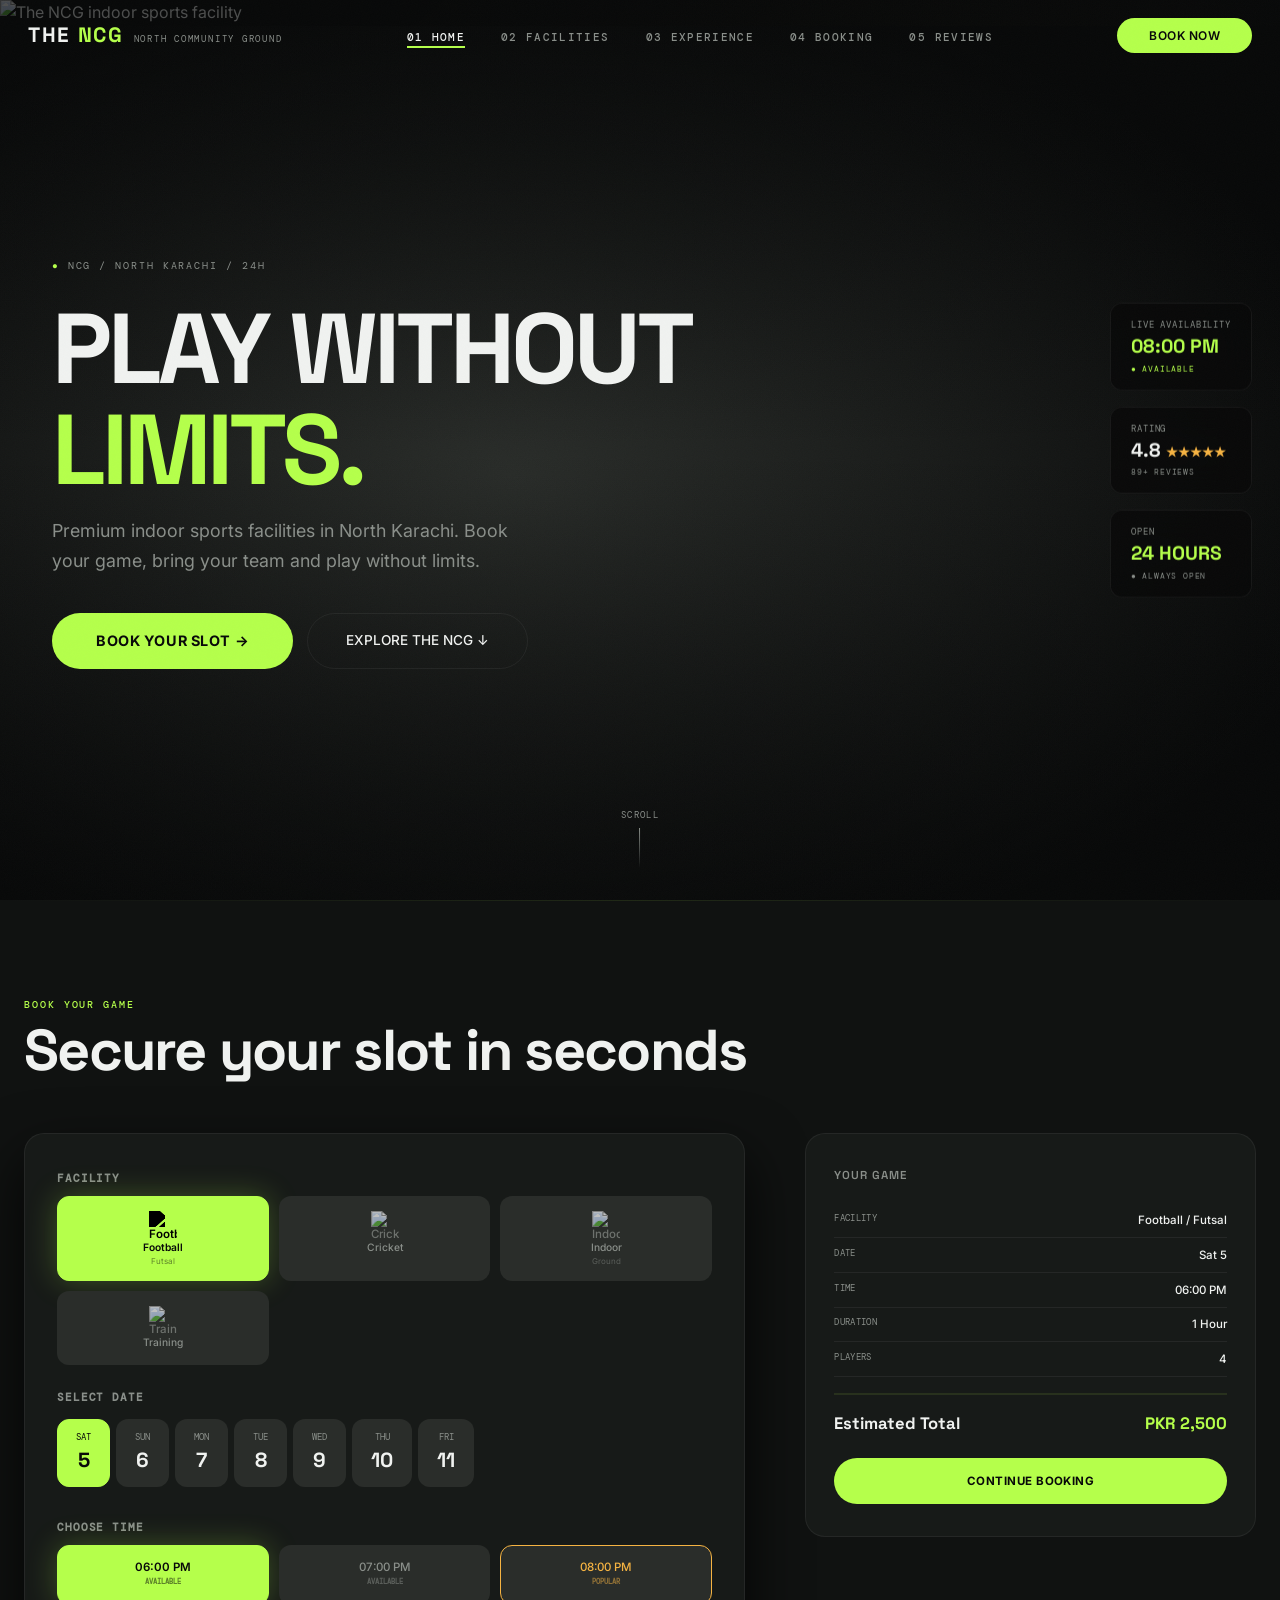
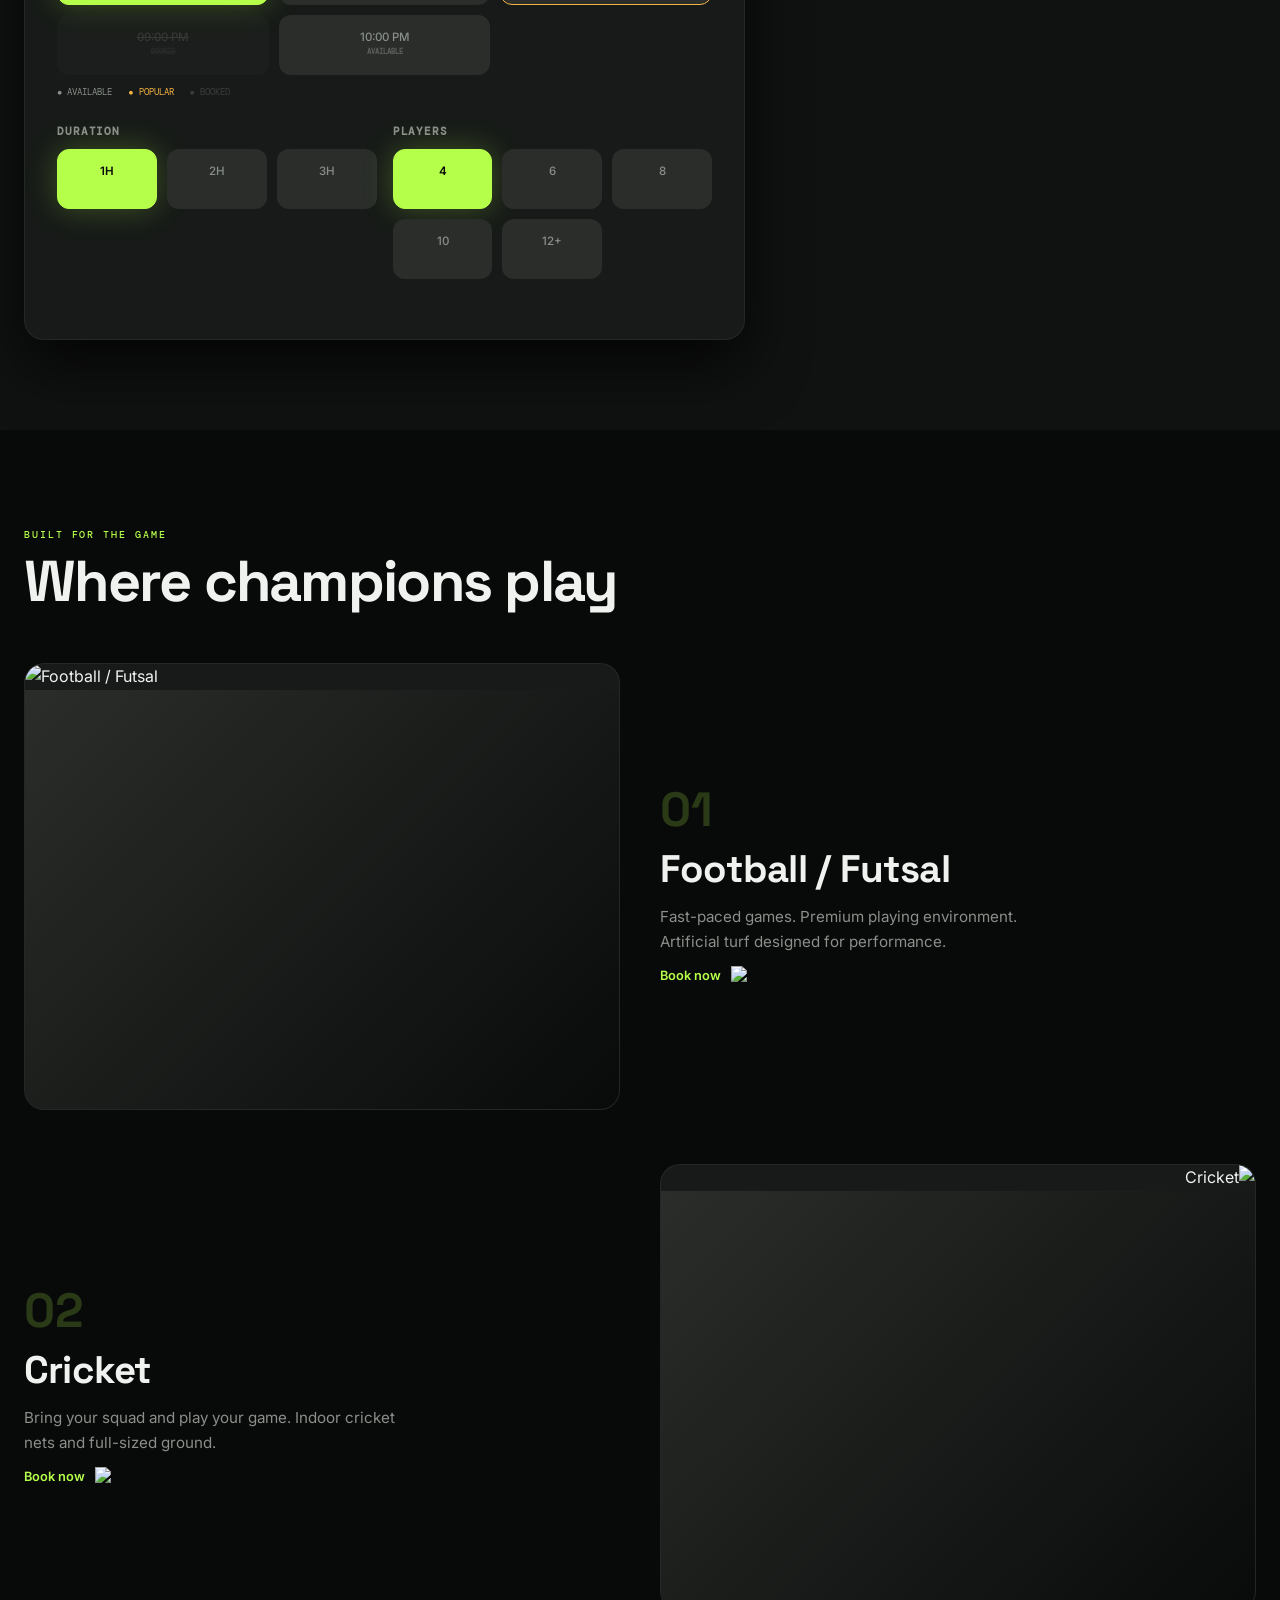
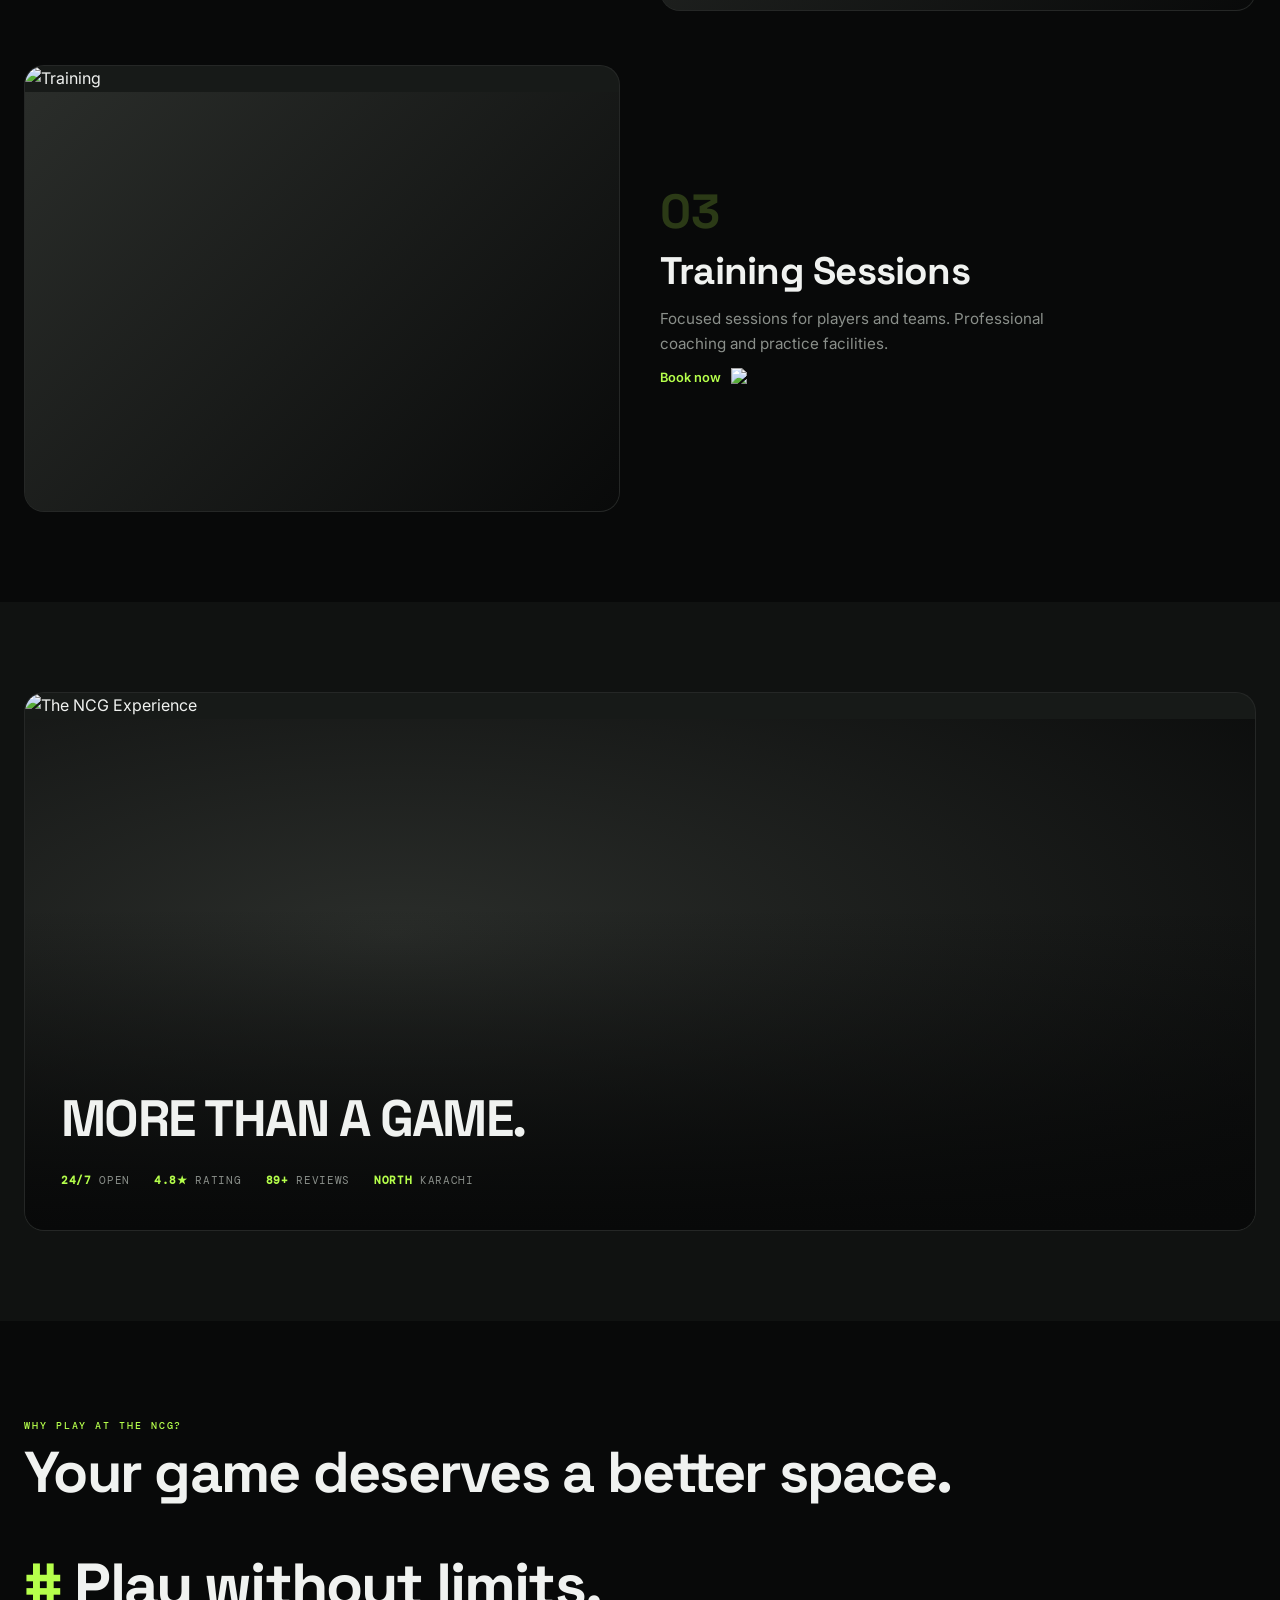
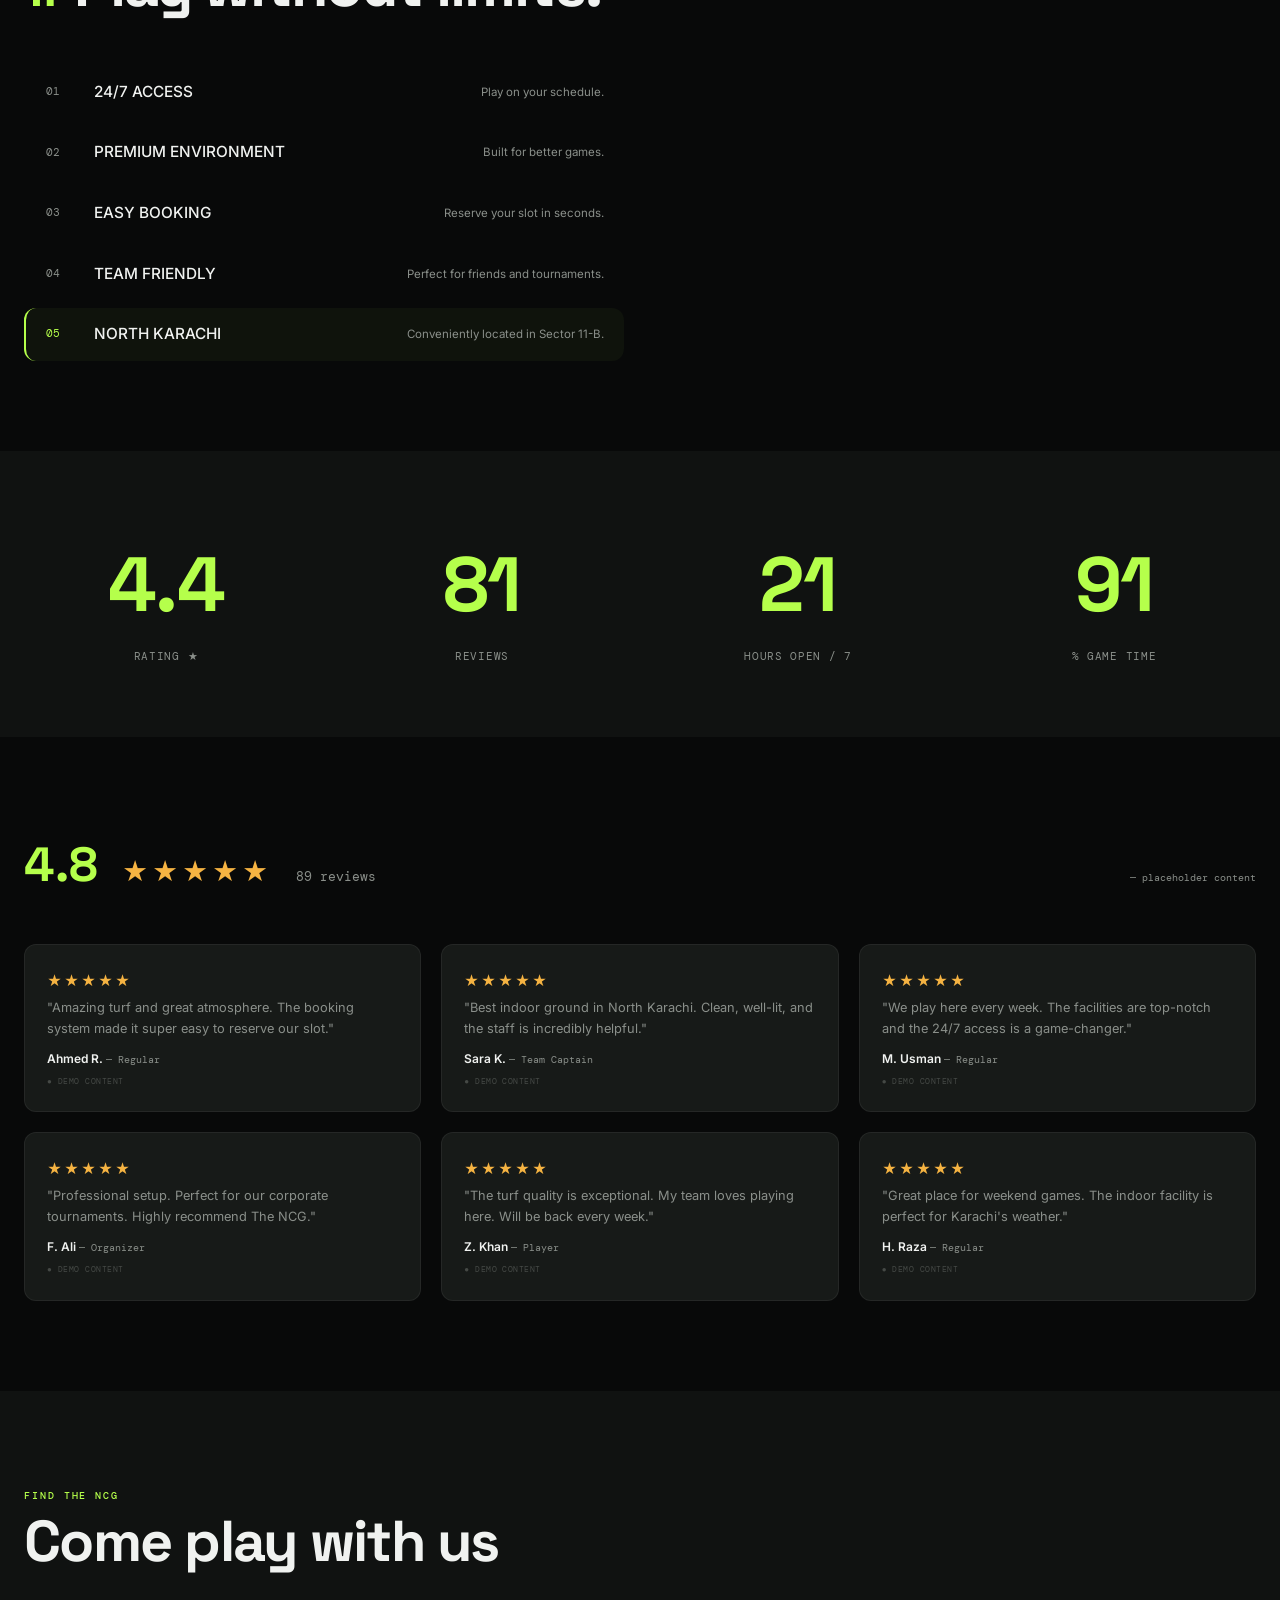
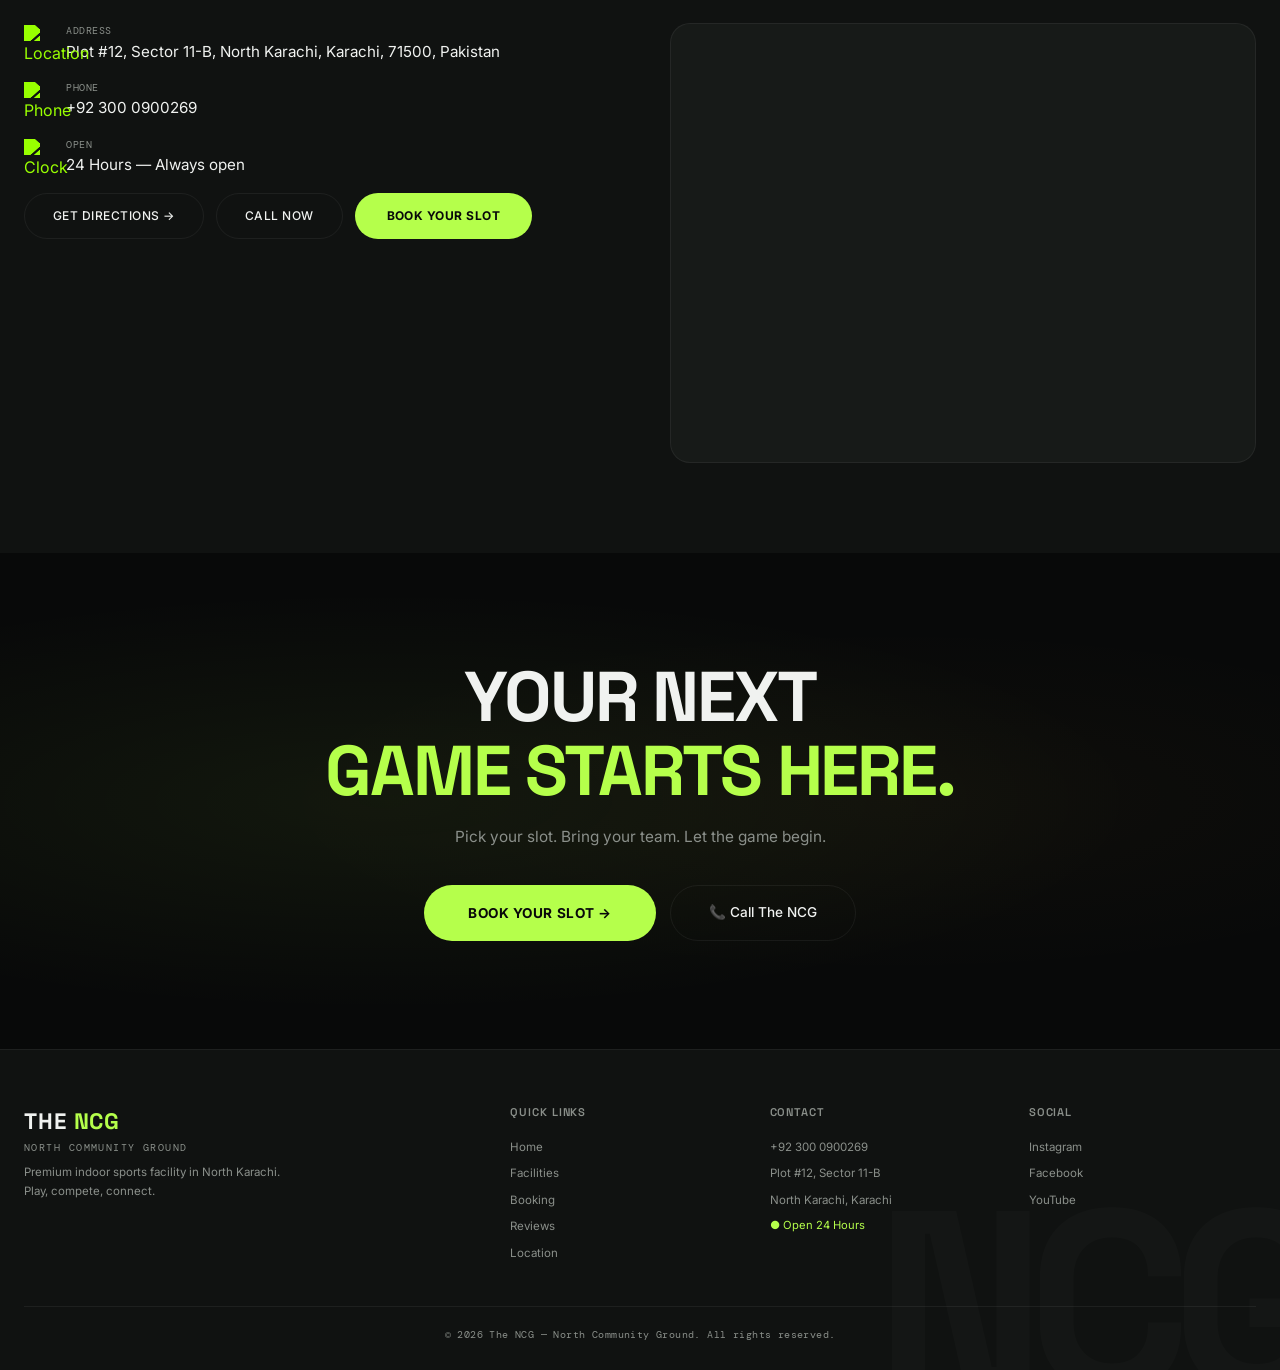
==== Frontend/index.html @ 57942577 "minor chamges and code formated" ====
<!DOCTYPE html>
<html lang="en">
<head>
    <meta charset="UTF-8" />
    <meta name="viewport" content="width=device-width, initial-scale=1.0, maximum-scale=1.5, viewport-fit=cover">
    <title>The NCG — North Community Ground | Indoor Sports & Booking</title>
    <meta name="description" content="Play, compete and connect at The NCG — North Community Ground in North Karachi." />
    <link rel="preconnect" href="https://fonts.googleapis.com" />
    <link rel="preconnect" href="https://fonts.gstatic.com" crossorigin />
    <link rel="icon" href="data:image/svg+xml,<svg xmlns='http://www.w3.org/2000/svg' viewBox='0 0 100 100'><text y='.9em' font-size='90'>⚽</text></svg>" />
    <link href="https://fonts.googleapis.com/css2?family=Space+Grotesk:wght@400;500;600;700&family=Inter:opsz,wght@14..32,300;14..32,400;14..32,500;14..32,600;14..32,700&family=DM+Mono:wght@300;400;500&display=swap" rel="stylesheet" />
    <style>
        /* ---------- RESET & BASE ---------- */
        *,
        *::before,
        *::after {
            margin: 0;
            padding: 0;
            box-sizing: border-box;
        }

        :root {
            --charcoal: #080909;
            --graphite: #101211;
            --dark-gray: #171A18;
            --mid-gray: #2A2D2A;
            --light-gray: #8A8F8A;
            --white: #F0F2F0;
            --lime: #B5FF4B;
            --lime-glow: rgba(181, 255, 75, 0.25);
            --warm: #F5B342;
            --glass-bg: rgba(8, 9, 9, 0.75);
            --glass-border: rgba(255, 255, 255, 0.06);
            --radius: 20px;
            --radius-sm: 12px;
            --shadow: 0 25px 60px rgba(0, 0, 0, 0.8);
            --transition: 0.6s cubic-bezier(0.25, 0.46, 0.45, 0.94);
            --bg-primary: #080909;
            --bg-secondary: #101211;
            --bg-card: #171A18;
            --bg-mid: #2A2D2A;
            --text-primary: #F0F2F0;
            --text-secondary: #8A8F8A;
            --border-color: rgba(255, 255, 255, 0.06);
        }

        html {
            scroll-behavior: smooth;
            -webkit-font-smoothing: antialiased;
            width: 100%;
            max-width: 100%;
            overflow-x: hidden;
        }

        body {
            background: var(--bg-primary);
            color: var(--text-primary);
            font-family: 'Inter', sans-serif;
            line-height: 1.6;
            overflow-x: hidden;
            cursor: default;
            width: 100%;
            max-width: 100%;
        }

        .heading-font {
            font-family: 'Space Grotesk', sans-serif;
            font-weight: 600;
            letter-spacing: -0.025em;
        }

        .mono {
            font-family: 'DM Mono', monospace;
            font-weight: 400;
            letter-spacing: 0.04em;
        }

        .container {
            max-width: 1280px;
            margin: 0 auto;
            padding: 0 24px;
            width: 100%;
        }

        /* ---------- LOADER ---------- */
        #loader {
            position: fixed;
            inset: 0;
            z-index: 99999;
            background: var(--bg-primary);
            display: flex;
            flex-direction: column;
            align-items: center;
            justify-content: center;
            transition: opacity 0.9s ease, visibility 0.9s ease;
        }
        #loader.hide {
            opacity: 0;
            visibility: hidden;
            pointer-events: none;
        }
        #loader .brand {
            font-family: 'Space Grotesk', sans-serif;
            font-weight: 700;
            font-size: clamp(1.8rem, 6vw, 2.8rem);
            letter-spacing: 0.08em;
            color: var(--text-primary);
        }
        #loader .brand span {
            color: var(--lime);
        }
        #loader .sub {
            font-size: clamp(0.5rem, 1.5vw, 0.7rem);
            letter-spacing: 0.4em;
            text-transform: uppercase;
            color: var(--text-secondary);
            margin-top: 4px;
            font-family: 'DM Mono', monospace;
        }
        #loader .bar-track {
            margin-top: 32px;
            width: min(180px, 60vw);
            height: 2px;
            background: var(--bg-mid);
            border-radius: 4px;
            overflow: hidden;
        }
        #loader .bar-fill {
            height: 100%;
            width: 0%;
            background: var(--lime);
            border-radius: 4px;
            transition: width 0.2s ease;
        }

        /* ---------- GRAIN ---------- */
        .grain {
            position: fixed;
            top: 0;
            left: 0;
            width: 100vw;
            height: 100vh;
            pointer-events: none;
            z-index: 9998;
            opacity: 0.02;
            background-image: url("data:image/svg+xml,%3Csvg viewBox='0 0 256 256' xmlns='http://www.w3.org/2000/svg'%3E%3Cfilter id='noise'%3E%3CfeTurbulence type='fractalNoise' baseFrequency='0.9' numOctaves='4' stitchTiles='stitch'/%3E%3C/filter%3E%3Crect width='100%25' height='100%25' filter='url(%23noise)' opacity='1'/%3E%3C/svg%3E");
            background-repeat: repeat;
            background-size: 256px 256px;
        }

        /* ---------- SCROLL ANIMATIONS ---------- */
        .reveal {
            opacity: 0;
            transform: translateY(50px);
            transition: opacity 0.9s ease, transform 0.9s ease;
        }
        .reveal.visible {
            opacity: 1;
            transform: translateY(0);
        }

        /* ---------- NAVBAR ---------- */
        .navbar {
            position: fixed;
            top: 0;
            left: 0;
            width: 100%;
            z-index: 999;
            padding: 18px 0;
            transition: background 0.6s ease, padding 0.5s ease, backdrop-filter 0.6s ease, border 0.4s ease;
            background: transparent;
        }
        .navbar.scrolled {
            background: var(--glass-bg);
            backdrop-filter: blur(20px) saturate(1.3);
            border-bottom: 1px solid var(--border-color);
            padding: 10px 0;
        }
        .navbar .inner {
            display: flex;
            align-items: center;
            justify-content: space-between;
            max-width: 1280px;
            margin: 0 auto;
            padding: 0 28px;
            width: 100%;
        }
        .navbar .logo {
            display: flex;
            align-items: baseline;
            gap: 10px;
            text-decoration: none;
            color: var(--text-primary);
        }
        .navbar .logo .main {
            font-family: 'Space Grotesk', sans-serif;
            font-weight: 700;
            font-size: clamp(1rem, 3vw, 1.3rem);
            letter-spacing: 0.08em;
        }
        .navbar .logo .main span {
            color: var(--lime);
        }
        .navbar .logo .sub {
            font-size: clamp(0.4rem, 1.2vw, 0.55rem);
            letter-spacing: 0.2em;
            text-transform: uppercase;
            color: var(--text-secondary);
            font-weight: 400;
            font-family: 'DM Mono', monospace;
            display: none;
        }
        @media (min-width: 640px) {
            .navbar .logo .sub {
                display: inline;
            }
        }

        .navbar .nav-links {
            display: none;
            align-items: center;
            gap: clamp(20px, 3vw, 36px);
            list-style: none;
        }
        .navbar .nav-links a {
            color: var(--text-secondary);
            text-decoration: none;
            font-size: clamp(0.55rem, 1.2vw, 0.7rem);
            font-weight: 500;
            font-family: 'DM Mono', monospace;
            letter-spacing: 0.12em;
            text-transform: uppercase;
            transition: color 0.4s;
            position: relative;
        }
        .navbar .nav-links a::after {
            content: '';
            position: absolute;
            bottom: -4px;
            left: 0;
            width: 0;
            height: 1.5px;
            background: var(--lime);
            transition: width 0.4s ease;
        }
        .navbar .nav-links a:hover {
            color: var(--text-primary);
        }
        .navbar .nav-links a:hover::after {
            width: 100%;
        }
        .navbar .nav-links a.active {
            color: var(--text-primary);
        }
        .navbar .nav-links a.active::after {
            width: 100%;
        }

        .navbar .cta-btn {
            display: none;
            background: var(--lime);
            color: var(--charcoal);
            border: none;
            padding: clamp(8px, 1.2vw, 10px) clamp(24px, 3vw, 32px);
            border-radius: 50px;
            font-weight: 600;
            font-size: clamp(0.6rem, 1.2vw, 0.75rem);
            font-family: 'Inter', sans-serif;
            cursor: pointer;
            transition: transform 0.3s ease, box-shadow 0.3s ease;
            letter-spacing: 0.04em;
            text-transform: uppercase;
            white-space: nowrap;
        }
        .navbar .cta-btn:hover {
            transform: scale(1.04);
            box-shadow: 0 0 40px var(--lime-glow);
        }

        .navbar .hamburger {
            display: flex;
            flex-direction: column;
            gap: 5px;
            cursor: pointer;
            padding: 6px;
            background: none;
            border: none;
            flex-shrink: 0;
            width: 44px;
            height: 44px;
            align-items: center;
            justify-content: center;
            position: relative;
            z-index: 1000;
        }
        .navbar .hamburger span {
            display: block;
            width: 26px;
            height: 2px;
            background: var(--text-primary);
            border-radius: 2px;
            transition: 0.4s ease;
            transform-origin: center;
        }
        .navbar .hamburger.open span:nth-child(1) {
            transform: rotate(45deg) translate(5px, 5px);
            width: 28px;
        }
        .navbar .hamburger.open span:nth-child(2) {
            opacity: 0;
        }
        .navbar .hamburger.open span:nth-child(3) {
            transform: rotate(-45deg) translate(5px, -5px);
            width: 28px;
        }

        @media (min-width: 1024px) {
            .navbar .nav-links {
                display: flex;
            }
            .navbar .cta-btn {
                display: block;
            }
            .navbar .hamburger {
                display: none;
            }
        }

        /* Mobile menu */
        .mobile-menu {
            position: fixed;
            top: 0;
            right: -100%;
            width: 100%;
            height: 100vh;
            height: 100dvh;
            background: var(--bg-primary);
            z-index: 9998;
            padding: 100px 40px 40px;
            transition: right 0.6s cubic-bezier(0.25, 0.46, 0.45, 0.94);
            display: flex;
            flex-direction: column;
            gap: 20px;
            overflow-y: auto;
            overscroll-behavior: contain;
        }
        .mobile-menu.open {
            right: 0;
        }
        .mobile-menu .menu-item {
            display: flex;
            align-items: baseline;
            gap: 16px;
            color: var(--text-secondary);
            text-decoration: none;
            font-size: clamp(1.4rem, 6vw, 1.8rem);
            font-weight: 600;
            font-family: 'Space Grotesk', sans-serif;
            transition: color 0.4s ease;
            border-bottom: 1px solid var(--border-color);
            padding: 12px 0;
            transform: translateX(-20px);
            opacity: 0;
            animation: menuSlideIn 0.6s ease forwards;
        }
        .mobile-menu.open .menu-item:nth-child(1) {
            animation-delay: 0.05s;
        }
        .mobile-menu.open .menu-item:nth-child(2) {
            animation-delay: 0.10s;
        }
        .mobile-menu.open .menu-item:nth-child(3) {
            animation-delay: 0.15s;
        }
        .mobile-menu.open .menu-item:nth-child(4) {
            animation-delay: 0.20s;
        }
        .mobile-menu.open .menu-item:nth-child(5) {
            animation-delay: 0.25s;
        }
        .mobile-menu.open .menu-item:nth-child(6) {
            animation-delay: 0.30s;
        }
        @keyframes menuSlideIn {
            to {
                transform: translateX(0);
                opacity: 1;
            }
        }
        .mobile-menu .menu-item .num {
            font-family: 'DM Mono', monospace;
            font-size: 0.7rem;
            color: var(--lime);
            opacity: 0.6;
            font-weight: 400;
        }
        .mobile-menu .menu-item:hover {
            color: var(--text-primary);
        }
        .mobile-menu .cta-mobile {
            margin-top: 16px;
            background: var(--lime);
            color: var(--charcoal);
            border: none;
            padding: 16px 0;
            border-radius: 50px;
            font-weight: 700;
            font-size: clamp(0.9rem, 3vw, 1rem);
            font-family: 'Inter', sans-serif;
            cursor: pointer;
            transition: transform 0.3s ease;
            width: 100%;
            text-transform: uppercase;
            letter-spacing: 0.06em;
        }
        .mobile-menu .cta-mobile:hover {
            transform: scale(1.02);
        }

        body.menu-open {
            overflow: hidden;
        }

        /* ---------- HERO ---------- */
        .hero {
            position: relative;
            min-height: 100vh;
            display: flex;
            align-items: center;
            padding: 0;
            overflow: hidden;
            background: var(--bg-primary);
        }
        .hero .hero-bg {
            position: absolute;
            inset: 0;
            z-index: 0;
            background:
                radial-gradient(ellipse at 30% 50%, rgba(181, 255, 75, 0.06) 0%, transparent 60%),
                radial-gradient(ellipse at 70% 30%, rgba(245, 179, 66, 0.03) 0%, transparent 50%);
        }
        .hero .hero-image-wrap {
            position: absolute;
            inset: 0;
            z-index: 0;
        }
        .hero .hero-image-wrap img {
            width: 100%;
            height: 100%;
            object-fit: cover;
            opacity: 0.5;
            transform: scale(1.05);
            transition: transform 1.8s ease, opacity 1.2s ease;
        }
        .hero.loaded .hero-image-wrap img {
            transform: scale(1);
            opacity: 0.7;
        }
        .hero .hero-image-wrap .fallback {
            width: 100%;
            height: 100%;
            background: radial-gradient(ellipse at 40% 50%, var(--bg-mid) 0%, var(--bg-primary) 80%);
        }
        .hero .hero-overlay-gradient {
            position: absolute;
            inset: 0;
            z-index: 1;
            background: linear-gradient(0deg, var(--bg-primary) 0%, transparent 50%, var(--bg-primary) 100%);
            opacity: 0.6;
        }

        .hero .content {
            position: relative;
            z-index: 2;
            max-width: 820px;
            padding: clamp(100px, 15vh, 120px) 28px clamp(40px, 5vh, 60px);
            width: 100%;
        }
        .hero .tech-label {
            font-family: 'DM Mono', monospace;
            font-size: clamp(0.5rem, 1.2vw, 0.6rem);
            letter-spacing: 0.2em;
            color: var(--text-secondary);
            text-transform: uppercase;
            margin-bottom: 24px;
            opacity: 0;
            animation: fadeInUp 1s ease 0.4s forwards;
        }
        .hero .tech-label span {
            color: var(--lime);
        }
        .hero h1 {
            font-family: 'Space Grotesk', sans-serif;
            font-weight: 700;
            font-size: clamp(2.6rem, 12vw, 6.2rem);
            line-height: 1.02;
            letter-spacing: -0.04em;
            margin-bottom: 16px;
            color: var(--text-primary);
        }
        .hero h1 .word {
            display: inline-block;
            opacity: 0;
            transform: translateY(40px);
            animation: heroWord 1s ease forwards;
        }
        .hero h1 .word:nth-child(1) {
            animation-delay: 0.3s;
        }
        .hero h1 .word:nth-child(2) {
            animation-delay: 0.5s;
        }
        .hero h1 .word:nth-child(3) {
            animation-delay: 0.7s;
        }
        @keyframes heroWord {
            to {
                opacity: 1;
                transform: translateY(0);
            }
        }
        .hero h1 .highlight {
            color: var(--lime);
        }
        .hero .sub-text {
            font-size: clamp(0.9rem, 1.4vw, 1.15rem);
            color: var(--text-secondary);
            max-width: 480px;
            margin-bottom: 36px;
            opacity: 0;
            animation: fadeInUp 1s ease 0.9s forwards;
            line-height: 1.7;
        }
        .hero .cta-group {
            display: flex;
            flex-wrap: wrap;
            gap: 14px;
            margin-bottom: 48px;
            opacity: 0;
            animation: fadeInUp 1s ease 1.1s forwards;
        }
        .hero .btn-primary {
            background: var(--lime);
            color: var(--charcoal);
            border: none;
            padding: clamp(14px, 2vw, 16px) clamp(28px, 4vw, 44px);
            border-radius: 50px;
            font-weight: 700;
            font-size: clamp(0.8rem, 1.2vw, 0.9rem);
            font-family: 'Inter', sans-serif;
            cursor: pointer;
            transition: transform 0.3s ease, box-shadow 0.3s ease;
            letter-spacing: 0.04em;
            text-transform: uppercase;
            display: inline-flex;
            align-items: center;
            gap: 10px;
            white-space: nowrap;
        }
        .hero .btn-primary:hover {
            transform: translateY(-3px) scale(1.02);
            box-shadow: 0 0 60px var(--lime-glow);
        }
        .hero .btn-secondary {
            background: transparent;
            color: var(--text-primary);
            border: 1px solid var(--border-color);
            padding: clamp(14px, 2vw, 16px) clamp(24px, 3vw, 38px);
            border-radius: 50px;
            font-weight: 500;
            font-size: clamp(0.8rem, 1.2vw, 0.85rem);
            font-family: 'Inter', sans-serif;
            cursor: pointer;
            transition: all 0.4s ease;
            backdrop-filter: blur(4px);
            display: inline-flex;
            align-items: center;
            gap: 8px;
            text-decoration: none;
            white-space: nowrap;
        }
        .hero .btn-secondary:hover {
            background: rgba(255, 255, 255, 0.05);
            border-color: var(--text-secondary);
            transform: translateY(-2px);
        }

        .hero .floating-modules {
            position: absolute;
            z-index: 3;
            right: 28px;
            top: 50%;
            transform: translateY(-50%);
            display: none;
            flex-direction: column;
            gap: 16px;
            opacity: 0;
            animation: fadeIn 1.2s ease 1.4s forwards;
        }
        @media (min-width: 1024px) {
            .hero .floating-modules {
                display: flex;
            }
        }
        .hero .floating-module {
            background: var(--glass-bg);
            backdrop-filter: blur(16px);
            border: 1px solid var(--border-color);
            border-radius: var(--radius-sm);
            padding: 14px 20px;
            min-width: 140px;
            transition: transform 0.4s ease;
        }
        .hero .floating-module:hover {
            transform: translateY(-4px);
        }
        .hero .floating-module .label {
            font-size: 0.55rem;
            text-transform: uppercase;
            letter-spacing: 0.1em;
            color: var(--text-secondary);
            font-family: 'DM Mono', monospace;
        }
        .hero .floating-module .value {
            font-family: 'Space Grotesk', sans-serif;
            font-weight: 700;
            font-size: 1.2rem;
            color: var(--text-primary);
        }
        .hero .floating-module .value.lime {
            color: var(--lime);
        }
        .hero .floating-module .value .stars {
            color: var(--warm);
            font-size: 0.8rem;
        }

        .scroll-indicator {
            position: absolute;
            bottom: 32px;
            left: 50%;
            transform: translateX(-50%);
            z-index: 3;
            display: flex;
            flex-direction: column;
            align-items: center;
            gap: 6px;
            opacity: 0;
            animation: fadeIn 1.2s ease 1.8s forwards;
            color: var(--text-secondary);
            font-size: clamp(0.45rem, 1vw, 0.55rem);
            text-transform: uppercase;
            letter-spacing: 0.15em;
            font-family: 'DM Mono', monospace;
        }
        .scroll-indicator .line {
            width: 1px;
            height: 40px;
            background: linear-gradient(180deg, var(--text-secondary), transparent);
            animation: scrollPulse 2.4s ease-in-out infinite;
        }
        @keyframes scrollPulse {
            0%,
            100% {
                transform: scaleY(0.3);
                opacity: 0.3;
            }
            50% {
                transform: scaleY(1);
                opacity: 1;
            }
        }

        @keyframes fadeInUp {
            to {
                opacity: 1;
                transform: translateY(0);
            }
        }
        @keyframes fadeIn {
            to {
                opacity: 1;
            }
        }

        /* ---------- SECTION COMMON ---------- */
        section {
            padding: clamp(60px, 8vh, 80px) 0;
            position: relative;
            background: var(--bg-primary);
        }
        .section-label {
            display: inline-block;
            font-size: clamp(0.5rem, 1vw, 0.6rem);
            font-weight: 500;
            text-transform: uppercase;
            letter-spacing: 0.2em;
            color: var(--lime);
            font-family: 'DM Mono', monospace;
            margin-bottom: 8px;
        }
        .section-title {
            font-family: 'Space Grotesk', sans-serif;
            font-weight: 700;
            font-size: clamp(1.8rem, 5vw, 3.6rem);
            letter-spacing: -0.03em;
            line-height: 1.05;
            margin-bottom: 16px;
            color: var(--text-primary);
        }
        .section-sub {
            color: var(--text-secondary);
            max-width: 560px;
            font-size: clamp(0.9rem, 1.2vw, 1.05rem);
        }
        .section-header {
            margin-bottom: 52px;
        }
        .section-header.center {
            text-align: center;
        }
        .section-header.center .section-sub {
            margin: 0 auto;
        }

        /* ---------- BOOKING (MOBILE-OPTIMIZED) ---------- */
        #booking {
            background: var(--bg-secondary);
            position: relative;
            padding: clamp(60px, 10vh, 100px) 0 clamp(80px, 10vh, 120px);
        }
        #booking::before {
            content: '';
            position: absolute;
            top: 0;
            left: 0;
            right: 0;
            height: 1px;
            background: linear-gradient(90deg, transparent, var(--lime), transparent);
            opacity: 0.1;
        }

        .booking-layout {
            display: grid;
            grid-template-columns: 1fr;
            gap: 40px;
        }
        @media (min-width: 1024px) {
            .booking-layout {
                grid-template-columns: 1.6fr 1fr;
                gap: 60px;
            }
        }

        .booking-card {
            background: var(--bg-card);
            border-radius: var(--radius);
            padding: clamp(20px, 3vw, 36px) clamp(14px, 2.5vw, 32px);
            border: 1px solid var(--border-color);
            box-shadow: var(--shadow);
        }
        .booking-card .form-group {
            margin-bottom: clamp(16px, 2.5vw, 24px);
        }
        .booking-card label {
            display: block;
            font-size: clamp(0.55rem, 0.9vw, 0.7rem);
            font-weight: 600;
            text-transform: uppercase;
            letter-spacing: 0.08em;
            color: var(--text-secondary);
            margin-bottom: 8px;
            font-family: 'DM Mono', monospace;
        }
        .booking-card .options-grid {
            display: grid;
            grid-template-columns: 1fr 1fr;
            gap: 6px;
        }
        @media (min-width: 420px) {
            .booking-card .options-grid {
                gap: 8px;
            }
        }
        @media (min-width: 480px) {
            .booking-card .options-grid {
                grid-template-columns: repeat(3, 1fr);
                gap: 10px;
            }
        }
        .booking-card .opt {
            padding: clamp(8px, 1.2vw, 14px) clamp(6px, 1vw, 12px);
            border-radius: var(--radius-sm);
            background: var(--bg-mid);
            border: 1.5px solid transparent;
            font-size: clamp(0.6rem, 0.9vw, 0.8rem);
            font-weight: 500;
            color: var(--text-secondary);
            cursor: pointer;
            transition: all 0.3s ease;
            font-family: 'Inter', sans-serif;
            text-align: center;
            line-height: 1.3;
            display: flex;
            flex-direction: column;
            align-items: center;
            gap: 2px;
            touch-action: manipulation;
            min-height: clamp(48px, 8vw, 60px);
        }
        .booking-card .opt .opt-icon {
            width: clamp(20px, 2.5vw, 28px);
            height: clamp(20px, 2.5vw, 28px);
            object-fit: contain;
            opacity: 0.7;
            transition: opacity 0.3s;
        }
        .booking-card .opt:hover {
            background: var(--text-secondary);
            color: var(--bg-primary);
        }
        .booking-card .opt:hover .opt-icon {
            opacity: 1;
            filter: brightness(0);
        }
        .booking-card .opt.selected {
            background: var(--lime);
            color: var(--charcoal);
            border-color: var(--lime);
            font-weight: 600;
            box-shadow: 0 0 30px var(--lime-glow);
        }
        .booking-card .opt.selected .opt-icon {
            opacity: 1;
            filter: brightness(0);
        }
        .booking-card .opt.booked {
            opacity: 0.25;
            cursor: not-allowed;
            text-decoration: line-through;
        }
        .booking-card .opt.popular {
            border-color: var(--warm);
            color: var(--warm);
        }
        .booking-card .opt.popular.selected {
            background: var(--lime);
            color: var(--charcoal);
            border-color: var(--lime);
        }
        .booking-card .opt .badge {
            font-size: 0.45rem;
            font-weight: 600;
            text-transform: uppercase;
            opacity: 0.5;
            font-family: 'DM Mono', monospace;
        }
        .booking-card .opt .sub {
            font-size: 0.5rem;
            opacity: 0.5;
            display: block;
            font-weight: 400;
        }
        .booking-card .opt .label-text {
            font-size: clamp(0.55rem, 0.8vw, 0.75rem);
        }

        /* Date picker - horizontal scroll */
        .date-picker {
            display: flex;
            gap: 6px;
            overflow-x: auto;
            padding: 4px 0 8px;
            scrollbar-width: thin;
            scrollbar-color: var(--bg-mid) transparent;
            -webkit-overflow-scrolling: touch;
            overscroll-behavior-x: contain;
            touch-action: pan-x;
            scroll-snap-type: x mandatory;
        }
        .date-picker::-webkit-scrollbar {
            height: 3px;
        }
        .date-picker::-webkit-scrollbar-track {
            background: transparent;
        }
        .date-picker::-webkit-scrollbar-thumb {
            background: var(--bg-mid);
            border-radius: 4px;
        }
        .date-picker .date-opt {
            flex-shrink: 0;
            padding: clamp(6px, 1.2vw, 10px) clamp(10px, 1.8vw, 18px);
            border-radius: var(--radius-sm);
            background: var(--bg-mid);
            border: 1.5px solid transparent;
            text-align: center;
            cursor: pointer;
            transition: all 0.3s ease;
            min-width: 44px;
            scroll-snap-align: start;
        }
        .date-picker .date-opt .day {
            font-size: clamp(0.4rem, 0.7vw, 0.55rem);
            text-transform: uppercase;
            color: var(--text-secondary);
            font-family: 'DM Mono', monospace;
        }
        .date-picker .date-opt .num {
            font-family: 'Space Grotesk', sans-serif;
            font-weight: 700;
            font-size: clamp(0.9rem, 1.6vw, 1.3rem);
            color: var(--text-primary);
        }
        .date-picker .date-opt.selected {
            background: var(--lime);
            border-color: var(--lime);
        }
        .date-picker .date-opt.selected .day,
        .date-picker .date-opt.selected .num {
            color: var(--charcoal);
        }
        .date-picker .date-opt:hover:not(.selected) {
            background: var(--text-secondary);
            color: var(--bg-primary);
        }

        /* Time options - 2 columns on mobile */
        #timeOptions {
            grid-template-columns: 1fr 1fr !important;
        }
        @media (min-width: 480px) {
            #timeOptions {
                grid-template-columns: repeat(3, 1fr) !important;
            }
        }

        /* Duration & Players - 2 columns on mobile */
        #durationOptions,
        #playersOptions {
            grid-template-columns: 1fr 1fr !important;
        }
        @media (min-width: 480px) {
            #durationOptions,
            #playersOptions {
                grid-template-columns: repeat(3, 1fr) !important;
            }
        }

        /* Booking summary - mobile compact */
        .booking-summary {
            background: var(--bg-card);
            border-radius: var(--radius);
            padding: clamp(18px, 2.5vw, 32px) clamp(16px, 2.5vw, 28px);
            border: 1px solid var(--border-color);
            height: fit-content;
            position: sticky;
            top: 100px;
        }
        @media (max-width: 1023px) {
            .booking-summary {
                position: static;
                margin-top: 0;
                padding: clamp(16px, 2vw, 24px) clamp(14px, 2vw, 20px);
            }
        }
        .booking-summary h4 {
            font-family: 'Space Grotesk', sans-serif;
            font-weight: 600;
            font-size: clamp(0.6rem, 0.9vw, 0.8rem);
            text-transform: uppercase;
            letter-spacing: 0.08em;
            color: var(--text-secondary);
            margin-bottom: clamp(12px, 1.5vw, 20px);
        }
        .booking-summary .detail-row {
            display: flex;
            justify-content: space-between;
            padding: clamp(4px, 0.6vw, 8px) 0;
            border-bottom: 1px solid var(--border-color);
            font-size: clamp(0.7rem, 0.9vw, 0.85rem);
        }
        .booking-summary .detail-row .key {
            color: var(--text-secondary);
            font-size: clamp(0.5rem, 0.7vw, 0.7rem);
            text-transform: uppercase;
            font-family: 'DM Mono', monospace;
            letter-spacing: 0.04em;
        }
        .booking-summary .detail-row .val {
            font-weight: 500;
            color: var(--text-primary);
            font-size: clamp(0.7rem, 0.9vw, 0.85rem);
        }
        .booking-summary .total {
            margin-top: clamp(10px, 1.5vw, 16px);
            padding-top: clamp(10px, 1.5vw, 16px);
            border-top: 2px solid rgba(181, 255, 75, 0.1);
            display: flex;
            justify-content: space-between;
            font-family: 'Space Grotesk', sans-serif;
            font-weight: 700;
            font-size: clamp(1rem, 1.3vw, 1.3rem);
            color: var(--text-primary);
        }
        .booking-summary .total .amount {
            color: var(--lime);
        }
        .booking-summary .btn-continue {
            width: 100%;
            margin-top: clamp(14px, 1.8vw, 20px);
            background: var(--lime);
            color: var(--charcoal);
            border: none;
            padding: clamp(12px, 1.5vw, 16px);
            border-radius: 50px;
            font-weight: 700;
            font-size: clamp(0.65rem, 0.9vw, 0.85rem);
            font-family: 'Inter', sans-serif;
            cursor: pointer;
            transition: transform 0.3s ease, box-shadow 0.3s ease;
            text-transform: uppercase;
            letter-spacing: 0.04em;
        }
        .booking-summary .btn-continue:hover:not(:disabled) {
            transform: scale(1.02);
            box-shadow: 0 0 50px var(--lime-glow);
        }
        .booking-summary .btn-continue:disabled {
            opacity: 0.3;
            cursor: not-allowed;
            transform: none;
            box-shadow: none;
        }

        /* Sticky booking bar - mobile optimized */
        .sticky-booking-bar {
            display: none;
            position: fixed;
            bottom: 0;
            left: 0;
            right: 0;
            z-index: 100;
            background: var(--glass-bg);
            backdrop-filter: blur(20px);
            border-top: 1px solid var(--border-color);
            padding: 10px 16px;
            padding-bottom: max(10px, env(safe-area-inset-bottom));
            justify-content: space-between;
            align-items: center;
            gap: 10px;
        }
        @media (max-width: 1023px) {
            .sticky-booking-bar {
                display: flex;
            }
            #booking {
                padding-bottom: clamp(80px, 12vh, 100px);
            }
        }
        .sticky-booking-bar .info .price {
            font-family: 'Space Grotesk', sans-serif;
            font-weight: 700;
            font-size: clamp(0.9rem, 1.8vw, 1.2rem);
            color: var(--lime);
        }
        .sticky-booking-bar .info .desc {
            font-size: clamp(0.45rem, 0.7vw, 0.65rem);
            color: var(--text-secondary);
            font-family: 'DM Mono', monospace;
        }
        .sticky-booking-bar .btn-sticky {
            background: var(--lime);
            color: var(--charcoal);
            border: none;
            padding: clamp(8px, 1.2vw, 12px) clamp(16px, 2.5vw, 28px);
            border-radius: 50px;
            font-weight: 700;
            font-size: clamp(0.55rem, 0.8vw, 0.75rem);
            font-family: 'Inter', sans-serif;
            cursor: pointer;
            text-transform: uppercase;
            letter-spacing: 0.04em;
            transition: transform 0.3s ease;
            white-space: nowrap;
        }
        .sticky-booking-bar .btn-sticky:disabled {
            opacity: 0.3;
            cursor: not-allowed;
        }

        /* ---------- FACILITIES ---------- */
        #facilities {
            background: var(--bg-primary);
            padding: clamp(60px, 10vh, 100px) 0;
        }
        .facility-editorial {
            display: flex;
            flex-direction: column;
            gap: clamp(40px, 6vh, 60px);
        }
        .facility-editorial .item {
            display: grid;
            grid-template-columns: 1fr;
            gap: 24px;
            align-items: center;
        }
        @media (min-width: 768px) {
            .facility-editorial .item {
                grid-template-columns: 1fr 1fr;
                gap: 40px;
            }
            .facility-editorial .item:nth-child(even) {
                direction: rtl;
            }
            .facility-editorial .item:nth-child(even) .info {
                direction: ltr;
            }
        }
        .facility-editorial .item .image-wrap {
            border-radius: var(--radius);
            overflow: hidden;
            aspect-ratio: 4/3;
            background: var(--bg-card);
            border: 1px solid var(--border-color);
            position: relative;
        }
        .facility-editorial .item .image-wrap img {
            width: 100%;
            height: 100%;
            object-fit: cover;
            transition: transform 0.8s ease;
        }
        .facility-editorial .item .image-wrap:hover img {
            transform: scale(1.04);
        }
        .facility-editorial .item .image-wrap .fallback {
            width: 100%;
            height: 100%;
            background: linear-gradient(135deg, var(--bg-mid), var(--bg-primary));
        }
        .facility-editorial .item .info .number {
            font-family: 'Space Grotesk', sans-serif;
            font-weight: 700;
            font-size: clamp(2rem, 4vw, 3rem);
            color: var(--lime);
            opacity: 0.2;
            line-height: 1;
            margin-bottom: 4px;
        }
        .facility-editorial .item .info h3 {
            font-family: 'Space Grotesk', sans-serif;
            font-weight: 700;
            font-size: clamp(1.4rem, 3vw, 2.4rem);
            letter-spacing: -0.02em;
            margin-bottom: 6px;
            color: var(--text-primary);
        }
        .facility-editorial .item .info p {
            color: var(--text-secondary);
            max-width: 400px;
            font-size: clamp(0.85rem, 1.2vw, 0.95rem);
        }
        .facility-editorial .item .info .arrow-link {
            display: inline-flex;
            align-items: center;
            gap: 10px;
            color: var(--lime);
            text-decoration: none;
            font-weight: 600;
            font-size: clamp(0.75rem, 1vw, 0.85rem);
            margin-top: 12px;
            transition: gap 0.3s ease;
        }
        .facility-editorial .item .info .arrow-link:hover {
            gap: 18px;
        }
        .facility-editorial .item .info .arrow-link .arrow-icon {
            width: 20px;
            height: 20px;
            object-fit: contain;
        }

        /* ---------- EXPERIENCE ---------- */
        #experience {
            background: var(--bg-secondary);
            padding: clamp(60px, 10vh, 100px) 0;
        }
        .experience-hero {
            position: relative;
            border-radius: var(--radius);
            overflow: hidden;
            aspect-ratio: 16/7;
            min-height: 200px;
            background: var(--bg-card);
            border: 1px solid var(--border-color);
        }
        .experience-hero img {
            width: 100%;
            height: 100%;
            object-fit: cover;
        }
        .experience-hero .fallback {
            width: 100%;
            height: 100%;
            background: radial-gradient(ellipse at 30% 40%, var(--bg-mid), var(--bg-primary));
        }
        .experience-hero .overlay {
            position: absolute;
            inset: 0;
            background: linear-gradient(0deg, var(--bg-primary) 0%, transparent 60%);
            display: flex;
            flex-direction: column;
            justify-content: flex-end;
            padding: clamp(20px, 4vw, 40px) clamp(20px, 4vw, 36px);
        }
        .experience-hero .overlay h2 {
            font-family: 'Space Grotesk', sans-serif;
            font-weight: 700;
            font-size: clamp(1.6rem, 4vw, 3.2rem);
            letter-spacing: -0.03em;
            color: var(--text-primary);
        }
        .experience-hero .overlay .tags {
            display: flex;
            gap: clamp(12px, 2vw, 24px);
            margin-top: 12px;
            flex-wrap: wrap;
        }
        .experience-hero .overlay .tags .tag {
            font-size: clamp(0.55rem, 0.9vw, 0.7rem);
            font-family: 'DM Mono', monospace;
            color: var(--text-secondary);
            text-transform: uppercase;
            letter-spacing: 0.06em;
        }
        .experience-hero .overlay .tags .tag .num {
            color: var(--lime);
            font-weight: 700;
        }

        /* ---------- WHY NCG ---------- */
        #why {
            background: var(--bg-primary);
            padding: clamp(60px, 10vh, 100px) 0;
        }
        .why-statement {
            font-family: 'Space Grotesk', sans-serif;
            font-weight: 700;
            font-size: clamp(1.8rem, 5vw, 3.8rem);
            letter-spacing: -0.03em;
            line-height: 1.05;
            max-width: 700px;
            margin-bottom: 48px;
            color: var(--text-primary);
        }
        .why-statement .lime {
            color: var(--lime);
        }
        .why-list {
            display: flex;
            flex-direction: column;
            gap: 8px;
            max-width: 600px;
        }
        .why-list .item {
            display: flex;
            align-items: center;
            gap: clamp(12px, 2vw, 20px);
            padding: clamp(12px, 1.5vw, 14px) clamp(16px, 2vw, 20px);
            border-radius: var(--radius-sm);
            border-left: 2px solid transparent;
            transition: all 0.4s ease;
            cursor: default;
            color: var(--text-primary);
        }
        .why-list .item .num {
            font-family: 'DM Mono', monospace;
            font-size: clamp(0.6rem, 0.9vw, 0.7rem);
            color: var(--text-secondary);
            min-width: 28px;
        }
        .why-list .item .text {
            font-weight: 500;
            font-size: clamp(0.85rem, 1.2vw, 1rem);
        }
        .why-list .item .desc {
            font-size: clamp(0.7rem, 0.9vw, 0.8rem);
            color: var(--text-secondary);
            margin-left: auto;
            display: none;
        }
        @media (min-width: 640px) {
            .why-list .item .desc {
                display: block;
            }
        }
        .why-list .item.active {
            border-left-color: var(--lime);
            background: rgba(181, 255, 75, 0.04);
        }
        .why-list .item.active .num {
            color: var(--lime);
        }

        /* ---------- STATISTICS ---------- */
        #stats {
            background: var(--bg-secondary);
            padding: clamp(50px, 8vh, 80px) 0;
        }
        .stats-grid {
            display: grid;
            grid-template-columns: repeat(2, 1fr);
            gap: clamp(16px, 3vw, 32px);
            text-align: center;
        }
        @media (min-width: 640px) {
            .stats-grid {
                grid-template-columns: repeat(4, 1fr);
            }
        }
        .stat-block .number {
            font-family: 'Space Grotesk', sans-serif;
            font-weight: 700;
            font-size: clamp(2.4rem, 6vw, 4.8rem);
            color: var(--lime);
            letter-spacing: -0.02em;
        }
        .stat-block .label {
            font-size: clamp(0.6rem, 0.9vw, 0.7rem);
            color: var(--text-secondary);
            font-family: 'DM Mono', monospace;
            text-transform: uppercase;
            letter-spacing: 0.06em;
            margin-top: 2px;
        }

        /* ---------- REVIEWS ---------- */
        #reviews {
            background: var(--bg-primary);
            padding: clamp(60px, 10vh, 100px) 0;
        }
        .reviews-header {
            display: flex;
            align-items: baseline;
            gap: clamp(12px, 2vw, 24px);
            flex-wrap: wrap;
            margin-bottom: 40px;
        }
        .reviews-header .big-rating {
            font-family: 'Space Grotesk', sans-serif;
            font-weight: 700;
            font-size: clamp(2rem, 4vw, 3rem);
            color: var(--lime);
        }
        .reviews-header .stars-big {
            color: var(--warm);
            font-size: clamp(1.2rem, 2.5vw, 1.6rem);
            letter-spacing: 4px;
        }
        .reviews-header .count {
            font-family: 'DM Mono', monospace;
            color: var(--text-secondary);
            font-size: clamp(0.7rem, 1vw, 0.8rem);
        }

        .reviews-grid {
            display: grid;
            grid-template-columns: 1fr;
            gap: 20px;
        }
        @media (min-width: 640px) {
            .reviews-grid {
                grid-template-columns: repeat(2, 1fr);
            }
        }
        @media (min-width: 1024px) {
            .reviews-grid {
                grid-template-columns: repeat(3, 1fr);
            }
        }
        .review-card {
            background: var(--bg-card);
            border-radius: var(--radius-sm);
            padding: clamp(20px, 2.5vw, 24px) clamp(18px, 2vw, 22px);
            border: 1px solid var(--border-color);
            transition: transform 0.3s ease, box-shadow 0.3s ease;
        }
        .review-card:hover {
            transform: translateY(-4px);
            box-shadow: var(--shadow);
        }
        .review-card .stars {
            color: var(--warm);
            font-size: clamp(0.8rem, 1.2vw, 0.9rem);
            letter-spacing: 2px;
            margin-bottom: 6px;
        }
        .review-card .quote {
            font-size: clamp(0.8rem, 1vw, 0.9rem);
            color: var(--text-secondary);
            line-height: 1.6;
            margin-bottom: 10px;
        }
        .review-card .name {
            font-weight: 600;
            font-size: clamp(0.75rem, 0.9vw, 0.85rem);
            color: var(--text-primary);
        }
        .review-card .name .sub {
            font-weight: 400;
            color: var(--text-secondary);
            font-size: clamp(0.6rem, 0.8vw, 0.7rem);
            font-family: 'DM Mono', monospace;
        }
        .review-card .demo-badge {
            font-size: 0.5rem;
            text-transform: uppercase;
            color: var(--text-secondary);
            font-family: 'DM Mono', monospace;
            letter-spacing: 0.06em;
            margin-top: 6px;
            opacity: 0.4;
        }

        /* ---------- LOCATION ---------- */
        #location {
            background: var(--bg-secondary);
            padding: clamp(60px, 10vh, 100px) 0;
        }
        .location-grid {
            display: grid;
            grid-template-columns: 1fr;
            gap: 40px;
        }
        @media (min-width: 1024px) {
            .location-grid {
                grid-template-columns: 1fr 1fr;
                gap: 60px;
            }
        }
        .location-info .detail {
            display: flex;
            align-items: flex-start;
            gap: 14px;
            margin-bottom: 16px;
        }
        .location-info .detail .icon-wrap {
            flex-shrink: 0;
            width: 28px;
            height: 28px;
            margin-top: 2px;
        }
        .location-info .detail .icon-wrap img {
            width: 100%;
            height: 100%;
            object-fit: contain;
            filter: brightness(0) saturate(100%) invert(79%) sepia(65%) saturate(700%) hue-rotate(30deg) brightness(105%) contrast(105%);
        }
        .location-info .detail .text .label {
            color: var(--text-secondary);
            font-size: clamp(0.5rem, 0.8vw, 0.6rem);
            text-transform: uppercase;
            letter-spacing: 0.06em;
            font-family: 'DM Mono', monospace;
            display: block;
            margin-bottom: 1px;
        }
        .location-info .detail .text {
            font-size: clamp(0.85rem, 1.2vw, 0.95rem);
            color: var(--text-primary);
        }
        .location-info .btn-group {
            display: flex;
            flex-wrap: wrap;
            gap: 12px;
            margin-top: 16px;
        }
        .location-info .btn-group .btn-outline {
            background: transparent;
            border: 1px solid var(--border-color);
            color: var(--text-primary);
            padding: clamp(10px, 1.5vw, 12px) clamp(20px, 3vw, 28px);
            border-radius: 50px;
            font-weight: 500;
            font-size: clamp(0.65rem, 1vw, 0.75rem);
            font-family: 'Inter', sans-serif;
            cursor: pointer;
            transition: all 0.3s ease;
            text-decoration: none;
            display: inline-flex;
            align-items: center;
            gap: 8px;
            text-transform: uppercase;
            letter-spacing: 0.04em;
            white-space: nowrap;
        }
        .location-info .btn-group .btn-outline:hover {
            background: var(--bg-card);
            border-color: var(--text-secondary);
            transform: translateY(-2px);
        }
        .location-info .btn-group .btn-primary-sm {
            background: var(--lime);
            color: var(--charcoal);
            border: none;
            padding: clamp(10px, 1.5vw, 12px) clamp(24px, 3vw, 32px);
            border-radius: 50px;
            font-weight: 700;
            font-size: clamp(0.65rem, 1vw, 0.75rem);
            font-family: 'Inter', sans-serif;
            cursor: pointer;
            transition: transform 0.3s ease, box-shadow 0.3s ease;
            text-transform: uppercase;
            letter-spacing: 0.04em;
            white-space: nowrap;
        }
        .location-info .btn-group .btn-primary-sm:hover {
            transform: scale(1.03);
            box-shadow: 0 0 30px var(--lime-glow);
        }
        .map-placeholder {
            border-radius: var(--radius);
            overflow: hidden;
            aspect-ratio: 4/3;
            background: var(--bg-card);
            border: 1px solid var(--border-color);
            display: flex;
            flex-direction: column;
            align-items: center;
            justify-content: center;
            color: var(--text-secondary);
            font-size: 0.8rem;
            gap: 6px;
            min-height: 200px;
            position: relative;
        }
        @media (max-width: 640px) {
            .map-placeholder {
                aspect-ratio: 1/1;
                min-height: 180px;
            }
        }
        .map-placeholder iframe {
            width: 100%;
            height: 100%;
            border: none;
            border-radius: var(--radius);
        }

        /* ---------- FINAL CTA ---------- */
        #final-cta {
            padding: clamp(80px, 12vh, 120px) 0;
            background: var(--bg-primary);
            position: relative;
            overflow: hidden;
        }
        #final-cta .bg-glow {
            position: absolute;
            inset: 0;
            z-index: 0;
            background:
                radial-gradient(ellipse at 30% 50%, rgba(181, 255, 75, 0.06) 0%, transparent 60%),
                radial-gradient(ellipse at 70% 50%, rgba(245, 179, 66, 0.03) 0%, transparent 50%);
        }
        #final-cta .content {
            position: relative;
            z-index: 1;
            text-align: center;
            max-width: 720px;
            margin: 0 auto;
        }
        #final-cta h2 {
            font-family: 'Space Grotesk', sans-serif;
            font-weight: 700;
            font-size: clamp(2.2rem, 6vw, 4.4rem);
            letter-spacing: -0.03em;
            line-height: 1.05;
            margin-bottom: 16px;
            color: var(--text-primary);
        }
        #final-cta h2 .lime {
            color: var(--lime);
        }
        #final-cta p {
            color: var(--text-secondary);
            font-size: clamp(0.9rem, 1.2vw, 1.05rem);
            margin-bottom: 36px;
        }
        #final-cta .btn-group {
            display: flex;
            flex-wrap: wrap;
            gap: 14px;
            justify-content: center;
        }
        #final-cta .btn-group .btn-primary {
            background: var(--lime);
            color: var(--charcoal);
            border: none;
            padding: clamp(14px, 2vw, 16px) clamp(28px, 4vw, 44px);
            border-radius: 50px;
            font-weight: 700;
            font-size: clamp(0.75rem, 1.2vw, 0.85rem);
            font-family: 'Inter', sans-serif;
            cursor: pointer;
            transition: transform 0.3s ease, box-shadow 0.3s ease;
            text-transform: uppercase;
            letter-spacing: 0.04em;
            white-space: nowrap;
        }
        #final-cta .btn-group .btn-primary:hover {
            transform: translateY(-3px) scale(1.02);
            box-shadow: 0 0 50px var(--lime-glow);
        }
        #final-cta .btn-group .btn-secondary {
            background: transparent;
            border: 1px solid var(--border-color);
            color: var(--text-primary);
            padding: clamp(14px, 2vw, 16px) clamp(24px, 3vw, 38px);
            border-radius: 50px;
            font-weight: 500;
            font-size: clamp(0.75rem, 1.2vw, 0.85rem);
            font-family: 'Inter', sans-serif;
            cursor: pointer;
            transition: all 0.3s ease;
            text-decoration: none;
            display: inline-flex;
            align-items: center;
            gap: 8px;
            white-space: nowrap;
        }
        #final-cta .btn-group .btn-secondary:hover {
            background: var(--bg-card);
            border-color: var(--text-secondary);
            transform: translateY(-2px);
        }

        /* ---------- FOOTER ---------- */
        footer {
            background: var(--bg-secondary);
            border-top: 1px solid var(--border-color);
            padding: clamp(40px, 6vh, 60px) 0 clamp(24px, 3vh, 32px);
            position: relative;
            overflow: hidden;
        }
        footer .bg-deco {
            position: absolute;
            right: -40px;
            bottom: -60px;
            font-family: 'Space Grotesk', sans-serif;
            font-weight: 700;
            font-size: clamp(6rem, 20vw, 16rem);
            color: var(--text-secondary);
            opacity: 0.03;
            letter-spacing: -0.08em;
            pointer-events: none;
            line-height: 1;
        }
        footer .grid {
            display: grid;
            grid-template-columns: 1fr 1fr;
            gap: 32px;
            position: relative;
            z-index: 1;
        }
        @media (min-width: 640px) {
            footer .grid {
                grid-template-columns: 2fr 1fr 1fr;
            }
        }
        @media (min-width: 1024px) {
            footer .grid {
                grid-template-columns: 2fr 1fr 1fr 1fr;
            }
        }
        footer .brand h3 {
            font-family: 'Space Grotesk', sans-serif;
            font-weight: 700;
            font-size: clamp(1.2rem, 2vw, 1.4rem);
            letter-spacing: 0.04em;
            color: var(--text-primary);
        }
        footer .brand h3 span {
            color: var(--lime);
        }
        footer .brand .sub {
            font-size: clamp(0.5rem, 0.8vw, 0.6rem);
            color: var(--text-secondary);
            letter-spacing: 0.15em;
            text-transform: uppercase;
            font-family: 'DM Mono', monospace;
            margin-bottom: 8px;
        }
        footer .brand p {
            color: var(--text-secondary);
            font-size: clamp(0.7rem, 0.9vw, 0.8rem);
            max-width: 260px;
        }
        footer .col h4 {
            font-family: 'Space Grotesk', sans-serif;
            font-weight: 600;
            font-size: clamp(0.6rem, 0.9vw, 0.7rem);
            text-transform: uppercase;
            letter-spacing: 0.08em;
            color: var(--text-secondary);
            margin-bottom: 12px;
        }
        footer .col a,
        footer .col span {
            display: block;
            color: var(--text-secondary);
            text-decoration: none;
            font-size: clamp(0.7rem, 0.9vw, 0.8rem);
            padding: 4px 0;
            transition: color 0.3s;
        }
        footer .col a:hover {
            color: var(--text-primary);
        }
        footer .bottom {
            margin-top: 40px;
            padding-top: 20px;
            border-top: 1px solid var(--border-color);
            text-align: center;
            font-size: clamp(0.55rem, 0.8vw, 0.65rem);
            color: var(--text-secondary);
            font-family: 'DM Mono', monospace;
            letter-spacing: 0.04em;
            position: relative;
            z-index: 1;
        }

        /* ---------- MODAL ---------- */
        .modal-overlay {
            position: fixed;
            inset: 0;
            z-index: 99999;
            background: rgba(0, 0, 0, 0.7);
            backdrop-filter: blur(16px);
            display: flex;
            align-items: center;
            justify-content: center;
            opacity: 0;
            visibility: hidden;
            transition: opacity 0.5s ease, visibility 0.5s ease;
            padding: 24px;
        }
        .modal-overlay.open {
            opacity: 1;
            visibility: visible;
        }
        .modal {
            background: var(--bg-card);
            border-radius: var(--radius);
            padding: clamp(28px, 4vw, 40px) clamp(20px, 3vw, 36px);
            max-width: 480px;
            width: 100%;
            border: 1px solid var(--border-color);
            box-shadow: var(--shadow);
            transform: scale(0.94) translateY(20px);
            transition: transform 0.5s ease;
            max-height: 90vh;
            overflow-y: auto;
            -webkit-overflow-scrolling: touch;
        }
        .modal-overlay.open .modal {
            transform: scale(1) translateY(0);
        }
        .modal h3 {
            font-family: 'Space Grotesk', sans-serif;
            font-weight: 700;
            font-size: clamp(1.3rem, 2.5vw, 1.6rem);
            margin-bottom: 4px;
            color: var(--text-primary);
        }
        .modal .sub {
            color: var(--text-secondary);
            font-size: clamp(0.75rem, 1vw, 0.85rem);
            margin-bottom: 20px;
        }
        .modal .summary-demo {
            background: var(--bg-primary);
            border-radius: var(--radius-sm);
            padding: 16px 20px;
            margin-bottom: 24px;
            border: 1px solid var(--border-color);
        }
        .modal .summary-demo .row {
            display: flex;
            justify-content: space-between;
            padding: 4px 0;
            font-size: clamp(0.75rem, 1vw, 0.85rem);
            color: var(--text-primary);
        }
        .modal .summary-demo .row .key {
            color: var(--text-secondary);
            font-family: 'DM Mono', monospace;
            font-size: clamp(0.55rem, 0.8vw, 0.65rem);
            text-transform: uppercase;
            letter-spacing: 0.04em;
        }
        .modal .btn-group {
            display: flex;
            gap: 12px;
            flex-wrap: wrap;
        }
        .modal .btn-group .btn-close {
            flex: 1;
            background: transparent;
            border: 1px solid var(--border-color);
            color: var(--text-primary);
            padding: 12px;
            border-radius: 50px;
            font-weight: 500;
            cursor: pointer;
            transition: background 0.3s;
            font-family: 'Inter', sans-serif;
            font-size: clamp(0.7rem, 0.9vw, 0.8rem);
        }
        .modal .btn-group .btn-close:hover {
            background: var(--bg-mid);
        }
        .modal .btn-group .btn-whatsapp {
            flex: 1.5;
            background: #25D366;
            color: #fff;
            border: none;
            padding: 12px;
            border-radius: 50px;
            font-weight: 700;
            cursor: pointer;
            transition: transform 0.3s ease, box-shadow 0.3s ease;
            font-family: 'Inter', sans-serif;
            font-size: clamp(0.7rem, 0.9vw, 0.8rem);
            display: inline-flex;
            align-items: center;
            justify-content: center;
            gap: 8px;
            text-transform: uppercase;
            letter-spacing: 0.04em;
        }
        .modal .btn-group .btn-whatsapp:hover {
            transform: scale(1.02);
            box-shadow: 0 0 30px rgba(37, 211, 102, 0.25);
        }

        /* ---------- EXTRA SMALL SCREENS ---------- */
        @media (max-width: 360px) {
            .mobile-menu .menu-item {
                font-size: 1.2rem;
                padding: 8px 0;
            }
            .booking-card .options-grid {
                grid-template-columns: 1fr 1fr !important;
                gap: 4px;
            }
            .booking-card .opt {
                font-size: 0.55rem;
                padding: 6px 4px;
                min-height: 40px;
            }
            .booking-card .opt .opt-icon {
                width: 18px;
                height: 18px;
            }
            .date-picker .date-opt {
                min-width: 38px;
                padding: 4px 8px;
            }
            .date-picker .date-opt .num {
                font-size: 0.8rem;
            }
            .sticky-booking-bar .info .desc {
                font-size: 0.45rem;
            }
            .hero .cta-group .btn-primary,
            .hero .cta-group .btn-secondary {
                white-space: normal;
                width: 100%;
                justify-content: center;
            }
            .location-info .btn-group .btn-outline,
            .location-info .btn-group .btn-primary-sm {
                white-space: normal;
                width: 100%;
                justify-content: center;
            }
            .booking-summary {
                padding: 14px 12px;
            }
            .booking-summary .detail-row {
                font-size: 0.65rem;
                padding: 3px 0;
            }
            .booking-summary .total {
                font-size: 0.9rem;
            }
            .booking-summary .btn-continue {
                font-size: 0.6rem;
                padding: 10px;
            }
            #timeOptions {
                grid-template-columns: 1fr 1fr !important;
            }
            #durationOptions,
            #playersOptions {
                grid-template-columns: 1fr 1fr !important;
            }
        }

        @media (max-width: 380px) {
            .booking-card {
                padding: 16px 12px;
            }
            .date-picker {
                gap: 4px;
            }
            .date-picker .date-opt {
                padding: 4px 6px;
                min-width: 34px;
            }
            .date-picker .date-opt .num {
                font-size: 0.7rem;
            }
            .date-picker .date-opt .day {
                font-size: 0.35rem;
            }
        }

        @media (min-width: 381px) and (max-width: 480px) {
            .booking-card .options-grid {
                gap: 6px;
            }
            .booking-card .opt {
                padding: 10px 8px;
                min-height: 50px;
            }
            .date-picker .date-opt {
                padding: 6px 12px;
            }
        }

        /* ---------- REDUCED MOTION ---------- */
        @media (prefers-reduced-motion: reduce) {
            * {
                animation-duration: 0.01ms !important;
                animation-iteration-count: 1 !important;
                transition-duration: 0.01ms !important;
            }
            .hero h1 .word {
                opacity: 1;
                transform: none;
                animation: none;
            }
            .hero .tech-label,
            .hero .sub-text,
            .hero .cta-group,
            .hero .floating-modules,
            .scroll-indicator {
                opacity: 1;
                animation: none;
            }
            .hero .hero-image-wrap img {
                transform: none;
                opacity: 0.7;
            }
        }
    </style>
</head>
<body>

    <!-- LOADER -->
    <div id="loader" role="status" aria-label="Loading">
        <div class="brand">THE <span>NCG</span></div>
        <div class="sub">North Community Ground</div>
        <div class="bar-track"><div class="bar-fill" id="loaderBar"></div></div>
    </div>

    <!-- GRAIN -->
    <div class="grain" aria-hidden="true"></div>

    <!-- MOBILE MENU -->
    <nav class="mobile-menu" id="mobileMenu" role="navigation" aria-label="Mobile navigation">
        <a href="#home" class="menu-item" data-nav><span class="num">01</span> HOME</a>
        <a href="#facilities" class="menu-item" data-nav><span class="num">02</span> FACILITIES</a>
        <a href="#experience" class="menu-item" data-nav><span class="num">03</span> EXPERIENCE</a>
        <a href="#booking" class="menu-item" data-nav><span class="num">04</span> BOOKING</a>
        <a href="#reviews" class="menu-item" data-nav><span class="num">05</span> REVIEWS</a>
        <button type="button" class="cta-mobile" data-nav-cta>BOOK NOW</button>
    </nav>

    <!-- NAVBAR -->
    <header class="navbar" id="navbar" role="banner">
        <div class="inner">
            <a href="#home" class="logo" aria-label="The NCG Home">
                <span class="main">THE <span>NCG</span></span>
                <span class="sub">North Community Ground</span>
            </a>
            <ul class="nav-links" role="list">
                <li><a href="#home" class="active" data-nav>01 Home</a></li>
                <li><a href="#facilities" data-nav>02 Facilities</a></li>
                <li><a href="#experience" data-nav>03 Experience</a></li>
                <li><a href="#booking" data-nav>04 Booking</a></li>
                <li><a href="#reviews" data-nav>05 Reviews</a></li>
            </ul>
            <button type="button" class="cta-btn" data-nav-cta>BOOK NOW</button>
            <button type="button" class="hamburger" id="hamburger" aria-label="Toggle menu" aria-expanded="false">
                <span></span><span></span><span></span>
            </button>
        </div>
    </header>

    <!-- ===== HERO ===== -->
    <section class="hero" id="home">
        <div class="hero-bg"></div>
        <div class="hero-image-wrap">
            <!-- Replace src with actual hero image -->
            <img src="" alt="The NCG indoor sports facility" />
            <div class="fallback"></div>
        </div>
        <div class="hero-overlay-gradient"></div>

        <div class="container">
            <div class="content">
                <div class="tech-label"><span>●</span> NCG / NORTH KARACHI / 24H</div>
                <h1>
                    <span class="word">PLAY</span>
                    <span class="word">WITHOUT</span>
                    <span class="word highlight">LIMITS.</span>
                </h1>
                <p class="sub-text">Premium indoor sports facilities in North Karachi. Book your game, bring your team and play without limits.</p>
                <div class="cta-group">
                    <button type="button" class="btn-primary" data-nav-cta>BOOK YOUR SLOT →</button>
                    <a href="#facilities" class="btn-secondary">EXPLORE THE NCG ↓</a>
                </div>
            </div>
        </div>

        <div class="floating-modules">
            <div class="floating-module">
                <div class="label">Live Availability</div>
                <div class="value lime">08:00 PM</div>
                <div class="label" style="font-size:0.5rem;color:var(--lime);">● AVAILABLE</div>
            </div>
            <div class="floating-module">
                <div class="label">Rating</div>
                <div class="value">4.8 <span class="stars">★★★★★</span></div>
                <div class="label" style="font-size:0.5rem;">89+ Reviews</div>
            </div>
            <div class="floating-module">
                <div class="label">Open</div>
                <div class="value lime">24 HOURS</div>
                <div class="label" style="font-size:0.5rem;">● Always open</div>
            </div>
        </div>

        <div class="scroll-indicator">
            <span>Scroll</span>
            <div class="line"></div>
        </div>
    </section>

    <!-- ===== BOOKING ===== -->
    <section id="booking" aria-label="Booking">
        <div class="container">
            <div class="section-header">
                <span class="section-label">BOOK YOUR GAME</span>
                <h2 class="section-title">Secure your slot in seconds</h2>
            </div>

            <div class="booking-layout">
                <div class="booking-card" id="bookingWidget">
                    <!-- Facility -->
                    <div class="form-group">
                        <label>Facility</label>
                        <div class="options-grid" id="facilityOptions">
                            <button type="button" class="opt selected" data-facility="Football / Futsal">
                                <img src="https://img.icons8.com/ios-filled/50/B5FF4B/football.png" alt="Football" class="opt-icon" />
                                <span class="label-text">Football</span>
                                <span class="sub">Futsal</span>
                            </button>
                            <button type="button" class="opt" data-facility="Cricket">
                                <img src="https://img.icons8.com/ios-filled/50/B5FF4B/cricket.png" alt="Cricket" class="opt-icon" />
                                <span class="label-text">Cricket</span>
                            </button>
                            <button type="button" class="opt" data-facility="Indoor Ground">
                                <img src="https://img.icons8.com/ios-filled/50/B5FF4B/stadium.png" alt="Indoor Ground" class="opt-icon" />
                                <span class="label-text">Indoor</span>
                                <span class="sub">Ground</span>
                            </button>
                            <button type="button" class="opt" data-facility="Training Session">
                                <img src="https://img.icons8.com/ios-filled/50/B5FF4B/training.png" alt="Training" class="opt-icon" />
                                <span class="label-text">Training</span>
                            </button>
                        </div>
                    </div>

                    <!-- Date -->
                    <div class="form-group">
                        <label>Select Date</label>
                        <div class="date-picker" id="datePicker"></div>
                    </div>

                    <!-- Time -->
                    <div class="form-group">
                        <label>Choose Time</label>
                        <div class="options-grid" id="timeOptions"></div>
                        <div style="display:flex;gap:16px;margin-top:10px;font-size:0.55rem;font-family:'DM Mono',monospace;color:var(--text-secondary);flex-wrap:wrap;">
                            <span>● AVAILABLE</span>
                            <span style="color:var(--warm);">● POPULAR</span>
                            <span style="opacity:0.3;">● BOOKED</span>
                        </div>
                    </div>

                    <!-- Duration & Players -->
                    <div style="display:grid;grid-template-columns:1fr 1fr;gap:16px;">
                        <div class="form-group">
                            <label>Duration</label>
                            <div class="options-grid" id="durationOptions">
                                <button type="button" class="opt selected" data-duration="1 Hour">1H</button>
                                <button type="button" class="opt" data-duration="2 Hours">2H</button>
                                <button type="button" class="opt" data-duration="3 Hours">3H</button>
                            </div>
                        </div>
                        <div class="form-group">
                            <label>Players</label>
                            <div class="options-grid" id="playersOptions">
                                <button type="button" class="opt selected" data-players="4">4</button>
                                <button type="button" class="opt" data-players="6">6</button>
                                <button type="button" class="opt" data-players="8">8</button>
                                <button type="button" class="opt" data-players="10">10</button>
                                <button type="button" class="opt" data-players="12">12+</button>
                            </div>
                        </div>
                    </div>
                </div>

                <div class="booking-summary" id="bookingSummary">
                    <h4>YOUR GAME</h4>
                    <div id="summaryDetails">
                        <div class="detail-row"><span class="key">Facility</span><span class="val" id="sumFacility">Football / Futsal</span></div>
                        <div class="detail-row"><span class="key">Date</span><span class="val" id="sumDate">—</span></div>
                        <div class="detail-row"><span class="key">Time</span><span class="val" id="sumTime">—</span></div>
                        <div class="detail-row"><span class="key">Duration</span><span class="val" id="sumDuration">1 Hour</span></div>
                        <div class="detail-row"><span class="key">Players</span><span class="val" id="sumPlayers">4</span></div>
                    </div>
                    <div class="total">
                        <span>Estimated Total</span>
                        <span class="amount" id="sumPrice">PKR 2,500</span>
                    </div>
                    <button type="button" class="btn-continue" id="continueBooking" disabled>Continue Booking</button>
                </div>
            </div>
        </div>

        <div class="sticky-booking-bar" id="stickyBar">
            <div class="info">
                <span class="price" id="stickyPrice">PKR 2,500</span>
                <span class="desc" id="stickyDesc">Football · 1 Hour</span>
            </div>
            <button type="button" class="btn-sticky" id="stickyContinue" disabled>Book Now</button>
        </div>
    </section>

    <!-- ===== FACILITIES ===== -->
    <section id="facilities" aria-label="Facilities">
        <div class="container">
            <div class="section-header">
                <span class="section-label">BUILT FOR THE GAME</span>
                <h2 class="section-title">Where champions play</h2>
            </div>
            <div class="facility-editorial">
                <div class="item reveal">
                    <div class="image-wrap">
                        <img src="" alt="Football / Futsal" />
                        <div class="fallback"></div>
                    </div>
                    <div class="info">
                        <div class="number">01</div>
                        <h3>Football / Futsal</h3>
                        <p>Fast-paced games. Premium playing environment. Artificial turf designed for performance.</p>
                        <a href="#booking" class="arrow-link">
                            Book now
                            <img src="https://img.icons8.com/ios-filled/50/B5FF4B/right.png" alt="→" class="arrow-icon" />
                        </a>
                    </div>
                </div>
                <div class="item reveal">
                    <div class="image-wrap">
                        <img src="" alt="Cricket" />
                        <div class="fallback"></div>
                    </div>
                    <div class="info">
                        <div class="number">02</div>
                        <h3>Cricket</h3>
                        <p>Bring your squad and play your game. Indoor cricket nets and full-sized ground.</p>
                        <a href="#booking" class="arrow-link">
                            Book now
                            <img src="https://img.icons8.com/ios-filled/50/B5FF4B/right.png" alt="→" class="arrow-icon" />
                        </a>
                    </div>
                </div>
                <div class="item reveal">
                    <div class="image-wrap">
                        <img src="" alt="Training" />
                        <div class="fallback"></div>
                    </div>
                    <div class="info">
                        <div class="number">03</div>
                        <h3>Training Sessions</h3>
                        <p>Focused sessions for players and teams. Professional coaching and practice facilities.</p>
                        <a href="#booking" class="arrow-link">
                            Book now
                            <img src="https://img.icons8.com/ios-filled/50/B5FF4B/right.png" alt="→" class="arrow-icon" />
                        </a>
                    </div>
                </div>
            </div>
        </div>
    </section>

    <!-- ===== EXPERIENCE ===== -->
    <section id="experience" aria-label="Experience">
        <div class="container">
            <div class="experience-hero reveal">
                <img src="" alt="The NCG Experience" />
                <div class="fallback"></div>
                <div class="overlay">
                    <h2>MORE THAN A GAME.</h2>
                    <div class="tags">
                        <span class="tag"><span class="num">24/7</span> Open</span>
                        <span class="tag"><span class="num">4.8★</span> Rating</span>
                        <span class="tag"><span class="num">89+</span> Reviews</span>
                        <span class="tag"><span class="num">North</span> Karachi</span>
                    </div>
                </div>
            </div>
        </div>
    </section>

    <!-- ===== WHY NCG ===== -->
    <section id="why" aria-label="Why The NCG">
        <div class="container">
            <div class="section-header">
                <span class="section-label">WHY PLAY AT THE NCG?</span>
                <h2 class="section-title">Your game deserves a better space.</h2>
            </div>
            <div class="why-statement">
                <span class="lime">#</span> Play without limits.
            </div>
            <div class="why-list" id="whyList">
                <div class="item active" data-why="0"><span class="num">01</span><span class="text">24/7 ACCESS</span><span class="desc">Play on your schedule.</span></div>
                <div class="item" data-why="1"><span class="num">02</span><span class="text">PREMIUM ENVIRONMENT</span><span class="desc">Built for better games.</span></div>
                <div class="item" data-why="2"><span class="num">03</span><span class="text">EASY BOOKING</span><span class="desc">Reserve your slot in seconds.</span></div>
                <div class="item" data-why="3"><span class="num">04</span><span class="text">TEAM FRIENDLY</span><span class="desc">Perfect for friends and tournaments.</span></div>
                <div class="item" data-why="4"><span class="num">05</span><span class="text">NORTH KARACHI</span><span class="desc">Conveniently located in Sector 11-B.</span></div>
            </div>
        </div>
    </section>

    <!-- ===== STATISTICS ===== -->
    <section id="stats" aria-label="Statistics">
        <div class="container">
            <div class="stats-grid">
                <div class="stat-block"><div class="number" data-count="4.8">0</div><div class="label">Rating ★</div></div>
                <div class="stat-block"><div class="number" data-count="89">0</div><div class="label">Reviews</div></div>
                <div class="stat-block"><div class="number" data-count="24">0</div><div class="label">Hours Open / 7</div></div>
                <div class="stat-block"><div class="number" data-count="100">0</div><div class="label">% Game Time</div></div>
            </div>
        </div>
    </section>

    <!-- ===== REVIEWS ===== -->
    <section id="reviews" aria-label="Reviews">
        <div class="container">
            <div class="reviews-header">
                <span class="big-rating">4.8</span>
                <span class="stars-big">★★★★★</span>
                <span class="count">89 reviews</span>
                <span style="font-size:0.6rem;color:var(--text-secondary);font-family:'DM Mono',monospace;margin-left:auto;">— placeholder content</span>
            </div>
            <div class="reviews-grid">
                <div class="review-card reveal">
                    <div class="stars">★★★★★</div>
                    <div class="quote">"Amazing turf and great atmosphere. The booking system made it super easy to reserve our slot."</div>
                    <div class="name">Ahmed R. <span class="sub">— Regular</span></div>
                    <div class="demo-badge">● demo content</div>
                </div>
                <div class="review-card reveal">
                    <div class="stars">★★★★★</div>
                    <div class="quote">"Best indoor ground in North Karachi. Clean, well-lit, and the staff is incredibly helpful."</div>
                    <div class="name">Sara K. <span class="sub">— Team Captain</span></div>
                    <div class="demo-badge">● demo content</div>
                </div>
                <div class="review-card reveal">
                    <div class="stars">★★★★★</div>
                    <div class="quote">"We play here every week. The facilities are top-notch and the 24/7 access is a game-changer."</div>
                    <div class="name">M. Usman <span class="sub">— Regular</span></div>
                    <div class="demo-badge">● demo content</div>
                </div>
                <div class="review-card reveal">
                    <div class="stars">★★★★★</div>
                    <div class="quote">"Professional setup. Perfect for our corporate tournaments. Highly recommend The NCG."</div>
                    <div class="name">F. Ali <span class="sub">— Organizer</span></div>
                    <div class="demo-badge">● demo content</div>
                </div>
                <div class="review-card reveal">
                    <div class="stars">★★★★★</div>
                    <div class="quote">"The turf quality is exceptional. My team loves playing here. Will be back every week."</div>
                    <div class="name">Z. Khan <span class="sub">— Player</span></div>
                    <div class="demo-badge">● demo content</div>
                </div>
                <div class="review-card reveal">
                    <div class="stars">★★★★★</div>
                    <div class="quote">"Great place for weekend games. The indoor facility is perfect for Karachi's weather."</div>
                    <div class="name">H. Raza <span class="sub">— Regular</span></div>
                    <div class="demo-badge">● demo content</div>
                </div>
            </div>
        </div>
    </section>

    <!-- ===== LOCATION ===== -->
    <section id="location" aria-label="Location">
        <div class="container">
            <div class="section-header">
                <span class="section-label">FIND THE NCG</span>
                <h2 class="section-title">Come play with us</h2>
            </div>
            <div class="location-grid">
                <div class="location-info">
                    <div class="detail">
                        <div class="icon-wrap">
                            <img src="https://img.icons8.com/ios-filled/50/B5FF4B/marker.png" alt="Location" />
                        </div>
                        <div class="text">
                            <span class="label">Address</span>
                            Plot #12, Sector 11-B, North Karachi, Karachi, 71500, Pakistan
                        </div>
                    </div>
                    <div class="detail">
                        <div class="icon-wrap">
                            <img src="https://img.icons8.com/ios-filled/50/B5FF4B/phone.png" alt="Phone" />
                        </div>
                        <div class="text">
                            <span class="label">Phone</span>
                            <a href="tel:+923000900269" style="color:var(--text-primary);text-decoration:none;">+92 300 0900269</a>
                        </div>
                    </div>
                    <div class="detail">
                        <div class="icon-wrap">
                            <img src="https://img.icons8.com/ios-filled/50/B5FF4B/clock.png" alt="Clock" />
                        </div>
                        <div class="text">
                            <span class="label">Open</span>
                            24 Hours — Always open
                        </div>
                    </div>
                    <div class="btn-group">
                        <a href="https://www.google.com/maps/place/The+NCG+(North+Community+Ground)/@24.9756121,67.057296,17z/data=!3m1!4b1!4m6!3m5!1s0x3eb341326b3f194b:0x3b9de4bc7c277ac3!8m2!3d24.9756073!4d67.0598709!16s%2Fg%2F11wthddqt1?entry=ttu&g_ep=EgoyMDI2MDgxOS4wIKXMDSoASAFQAw%3D%3D" target="_blank" rel="noopener noreferrer" class="btn-outline">Get Directions →</a>
                        <a href="tel:+923000900269" class="btn-outline">Call Now</a>
                        <button type="button" class="btn-primary-sm" data-nav-cta>Book Your Slot</button>
                    </div>
                </div>
                <div class="map-placeholder">
                    <iframe src="https://www.google.com/maps/embed?pb=!1m18!1m12!1m3!1d3619.2203589241227!2d67.057296!3d24.975612!2m3!1f0!2f0!3f0!3m2!1i1024!2i768!4f13.1!3m3!1m2!1s0x3eb341326b3f194b%3A0x3b9de4bc7c277ac3!2sThe%20NCG%20(North%20Community%20Ground)!5e0!3m2!1sen!2s!4v1724265600000" title="Google Maps location of The NCG" allowfullscreen loading="lazy" referrerpolicy="no-referrer-when-downgrade"></iframe>
                </div>
            </div>
        </div>
    </section>

    <!-- ===== FINAL CTA ===== -->
    <section id="final-cta" aria-label="Call to action">
        <div class="bg-glow"></div>
        <div class="container">
            <div class="content">
                <h2>YOUR NEXT <br /><span class="lime">GAME STARTS HERE.</span></h2>
                <p>Pick your slot. Bring your team. Let the game begin.</p>
                <div class="btn-group">
                    <button type="button" class="btn-primary" data-nav-cta>Book Your Slot →</button>
                    <a href="tel:+923000900269" class="btn-secondary">📞 Call The NCG</a>
                </div>
            </div>
        </div>
    </section>

    <!-- ===== FOOTER ===== -->
    <footer role="contentinfo">
        <div class="bg-deco">NCG</div>
        <div class="container">
            <div class="grid">
                <div class="brand">
                    <h3>THE <span>NCG</span></h3>
                    <div class="sub">North Community Ground</div>
                    <p>Premium indoor sports facility in North Karachi. Play, compete, connect.</p>
                </div>
                <div class="col">
                    <h4>Quick Links</h4>
                    <a href="#home">Home</a>
                    <a href="#facilities">Facilities</a>
                    <a href="#booking">Booking</a>
                    <a href="#reviews">Reviews</a>
                    <a href="#location">Location</a>
                </div>
                <div class="col">
                    <h4>Contact</h4>
                    <a href="tel:+923000900269">+92 300 0900269</a>
                    <span>Plot #12, Sector 11-B</span>
                    <span>North Karachi, Karachi</span>
                    <span style="color:var(--lime);font-size:0.7rem;">● Open 24 Hours</span>
                </div>
                <div class="col">
                    <h4>Social</h4>
                    <a href="#" aria-label="Instagram">Instagram</a>
                    <a href="#" aria-label="Facebook">Facebook</a>
                    <a href="#" aria-label="YouTube">YouTube</a>
                </div>
            </div>
            <div class="bottom">© 2026 The NCG — North Community Ground. All rights reserved.</div>
        </div>
    </footer>

    <!-- ===== MODAL ===== -->
    <div class="modal-overlay" id="confirmationModal" role="dialog" aria-modal="true" aria-label="Booking confirmation">
        <div class="modal">
            <h3>🎉 Ready to play?</h3>
            <p class="sub">This is a preview of the future online booking system.</p>
            <div class="summary-demo" id="modalSummary">
                <div class="row"><span class="key">Facility</span><span id="modalFacility">—</span></div>
                <div class="row"><span class="key">Date</span><span id="modalDate">—</span></div>
                <div class="row"><span class="key">Time</span><span id="modalTime">—</span></div>
                <div class="row"><span class="key">Duration</span><span id="modalDuration">—</span></div>
                <div class="row"><span class="key">Players</span><span id="modalPlayers">—</span></div>
            </div>
            <div class="btn-group">
                <button type="button" class="btn-close" id="modalClose">Close</button>
                <button type="button" class="btn-whatsapp" id="modalWhatsApp">💬 Request Booking</button>
            </div>
        </div>
    </div>

    <script>
        // ============================================================
        // 1. LOADER
        // ============================================================
        (function loader() {
            const bar = document.getElementById('loaderBar');
            if (!bar) return;
            let progress = 0;
            const interval = setInterval(() => {
                progress += Math.random() * 10 + 3;
                if (progress > 100) progress = 100;
                bar.style.width = progress + '%';
                if (progress >= 100) {
                    clearInterval(interval);
                    setTimeout(() => {
                        document.getElementById('loader').classList.add('hide');
                        document.body.style.overflow = 'auto';
                        document.querySelector('.hero').classList.add('loaded');
                        observeElements();
                        countNumbers();
                        initBooking();
                        initWhyList();
                    }, 400);
                }
            }, 80);
        })();

        // ============================================================
        // 2. NAVBAR SCROLL
        // ============================================================
        const navbar = document.getElementById('navbar');
        window.addEventListener('scroll', () => {
            navbar.classList.toggle('scrolled', window.scrollY > 60);
        });

        // ============================================================
        // 3. MOBILE MENU
        // ============================================================
        const hamburger = document.getElementById('hamburger');
        const mobileMenu = document.getElementById('mobileMenu');

        function openMobileMenu() {
            mobileMenu.classList.add('open');
            hamburger.classList.add('open');
            hamburger.setAttribute('aria-expanded', 'true');
            document.body.classList.add('menu-open');
        }

        function closeMobileMenu() {
            mobileMenu.classList.remove('open');
            hamburger.classList.remove('open');
            hamburger.setAttribute('aria-expanded', 'false');
            document.body.classList.remove('menu-open');
        }

        hamburger.addEventListener('click', function(e) {
            e.stopPropagation();
            if (mobileMenu.classList.contains('open')) {
                closeMobileMenu();
            } else {
                openMobileMenu();
            }
        });

        // Close menu on link click
        document.querySelectorAll('[data-nav]').forEach(el => {
            el.addEventListener('click', () => {
                closeMobileMenu();
            });
        });

        // Close menu on CTA click inside mobile
        document.querySelector('.cta-mobile')?.addEventListener('click', () => {
            closeMobileMenu();
        });

        // Close on Escape key
        document.addEventListener('keydown', (e) => {
            if (e.key === 'Escape') {
                if (mobileMenu.classList.contains('open')) closeMobileMenu();
                if (modal.classList.contains('open')) closeModal();
            }
        });

        // ============================================================
        // 4. SMOOTH SCROLL & CTAs
        // ============================================================
        const navCtas = document.querySelectorAll('[data-nav-cta]');

        function scrollToBooking(e) {
            e.preventDefault();
            const target = document.getElementById('booking');
            if (target) {
                target.scrollIntoView({ behavior: 'smooth', block: 'start' });
                closeMobileMenu();
            }
        }
        navCtas.forEach(btn => btn.addEventListener('click', scrollToBooking));

        document.querySelectorAll('a[href^="#"]').forEach(a => {
            a.addEventListener('click', (e) => {
                const href = a.getAttribute('href');
                if (href === '#booking') {
                    e.preventDefault();
                    scrollToBooking(e);
                }
                document.querySelectorAll('[data-nav]').forEach(l => l.classList.remove('active'));
                if (a.dataset.nav) a.classList.add('active');
                closeMobileMenu();
            });
        });

        // ============================================================
        // 5. SCROLL OBSERVER
        // ============================================================
        function observeElements() {
            const els = document.querySelectorAll('.reveal');
            const observer = new IntersectionObserver((entries) => {
                entries.forEach(entry => {
                    if (entry.isIntersecting) {
                        entry.target.classList.add('visible');
                    }
                });
            }, { threshold: 0.12, rootMargin: '0px 0px -40px 0px' });
            els.forEach(el => observer.observe(el));
        }

        // ============================================================
        // 6. NUMBER COUNTING
        // ============================================================
        function countNumbers() {
            const numbers = document.querySelectorAll('[data-count]');
            const observer = new IntersectionObserver((entries) => {
                entries.forEach(entry => {
                    if (entry.isIntersecting) {
                        const el = entry.target;
                        const target = parseFloat(el.getAttribute('data-count'));
                        const isFloat = target % 1 !== 0;
                        const duration = 1800;
                        const startTime = performance.now();

                        function update(currentTime) {
                            const elapsed = currentTime - startTime;
                            const progress = Math.min(elapsed / duration, 1);
                            const eased = 1 - Math.pow(1 - progress, 3);
                            const current = eased * target;
                            el.textContent = isFloat ? current.toFixed(1) : Math.floor(current);
                            if (progress < 1) requestAnimationFrame(update);
                            else {
                                if (target === 24) el.textContent = '24/7';
                                else if (target === 100) el.textContent = '100%';
                                else el.textContent = isFloat ? target.toFixed(1) : target;
                            }
                        }
                        requestAnimationFrame(update);
                        observer.unobserve(el);
                    }
                });
            }, { threshold: 0.3 });
            numbers.forEach(el => observer.observe(el));
        }

        // ============================================================
        // 7. WHY LIST
        // ============================================================
        function initWhyList() {
            const items = document.querySelectorAll('.why-list .item');
            const observer = new IntersectionObserver((entries) => {
                entries.forEach(entry => {
                    if (entry.isIntersecting) {
                        const idx = parseInt(entry.target.dataset.why);
                        items.forEach((el, i) => el.classList.toggle('active', i === idx));
                    }
                });
            }, { threshold: 0.3, rootMargin: '0px 0px -100px 0px' });
            items.forEach(el => observer.observe(el));
        }

        // ============================================================
        // 8. BOOKING SYSTEM
        // ============================================================
        const state = {
            facility: 'Football / Futsal',
            date: null,
            time: null,
            duration: '1 Hour',
            players: '4',
        };

        const priceMap = {
            'Football / Futsal': 2500,
            'Cricket': 3000,
            'Indoor Ground': 2800,
            'Training Session': 2000,
        };
        const durationMultiplier = { '1 Hour': 1, '2 Hours': 1.8, '3 Hours': 2.5 };

        // Dates
        function generateDates() {
            const dates = [];
            const now = new Date();
            const days = ['Sun', 'Mon', 'Tue', 'Wed', 'Thu', 'Fri', 'Sat'];
            for (let i = 0; i < 7; i++) {
                const d = new Date(now);
                d.setDate(now.getDate() + i);
                const day = days[d.getDay()];
                const dateNum = d.getDate();
                const value =
                    `${d.getFullYear()}-${String(d.getMonth()+1).padStart(2,'0')}-${String(dateNum).padStart(2,'0')}`;
                dates.push({ day, dateNum, value, label: `${day} ${dateNum}` });
            }
            return dates;
        }
        const dateData = generateDates();

        // Times
        const timeData = [
            { label: '06:00 PM', value: '06:00 PM', status: 'AVAILABLE' },
            { label: '07:00 PM', value: '07:00 PM', status: 'AVAILABLE' },
            { label: '08:00 PM', value: '08:00 PM', status: 'POPULAR' },
            { label: '09:00 PM', value: '09:00 PM', status: 'BOOKED' },
            { label: '10:00 PM', value: '10:00 PM', status: 'AVAILABLE' },
        ];

        // Render date picker
        const datePicker = document.getElementById('datePicker');
        dateData.forEach((d, idx) => {
            const btn = document.createElement('div');
            btn.className = 'date-opt' + (idx === 0 ? ' selected' : '');
            btn.dataset.date = d.value;
            btn.innerHTML = `<div class="day">${d.day}</div><div class="num">${d.dateNum}</div>`;
            btn.addEventListener('click', () => {
                document.querySelectorAll('.date-opt').forEach(b => b.classList.remove('selected'));
                btn.classList.add('selected');
                state.date = d.value;
                updateSummary();
                validateBooking();
            });
            datePicker.appendChild(btn);
        });
        state.date = dateData[0].value;

        // Render time options
        const timeContainer = document.getElementById('timeOptions');
        timeData.forEach((t, idx) => {
            const btn = document.createElement('button');
            btn.type = 'button';
            let cls = 'opt';
            if (t.status === 'BOOKED') cls += ' booked';
            if (t.status === 'POPULAR') cls += ' popular';
            if (idx === 0 && t.status !== 'BOOKED') cls += ' selected';
            btn.className = cls;
            btn.dataset.time = t.value;
            btn.innerHTML = `${t.label} <span class="badge">${t.status}</span>`;
            if (t.status !== 'BOOKED') {
                btn.addEventListener('click', () => {
                    document.querySelectorAll('#timeOptions .opt:not(.booked)').forEach(b => b.classList.remove(
                        'selected'));
                    btn.classList.add('selected');
                    state.time = t.value;
                    updateSummary();
                    validateBooking();
                });
            }
            timeContainer.appendChild(btn);
        });
        const firstAvail = timeData.find(t => t.status !== 'BOOKED');
        if (firstAvail) state.time = firstAvail.value;

        // Facility selection
        document.querySelectorAll('#facilityOptions .opt').forEach(btn => {
            btn.addEventListener('click', () => {
                document.querySelectorAll('#facilityOptions .opt').forEach(b => b.classList.remove('selected'));
                btn.classList.add('selected');
                state.facility = btn.dataset.facility;
                updateSummary();
                validateBooking();
            });
        });

        // Duration
        document.querySelectorAll('#durationOptions .opt').forEach(btn => {
            btn.addEventListener('click', () => {
                document.querySelectorAll('#durationOptions .opt').forEach(b => b.classList.remove('selected'));
                btn.classList.add('selected');
                state.duration = btn.dataset.duration;
                updateSummary();
                validateBooking();
            });
        });

        // Players
        document.querySelectorAll('#playersOptions .opt').forEach(btn => {
            btn.addEventListener('click', () => {
                document.querySelectorAll('#playersOptions .opt').forEach(b => b.classList.remove('selected'));
                btn.classList.add('selected');
                state.players = btn.dataset.players;
                updateSummary();
                validateBooking();
            });
        });

        function updateSummary() {
            document.getElementById('sumFacility').textContent = state.facility;
            const d = dateData.find(d => d.value === state.date);
            document.getElementById('sumDate').textContent = d ? d.label : '—';
            document.getElementById('sumTime').textContent = state.time || '—';
            document.getElementById('sumDuration').textContent = state.duration;
            document.getElementById('sumPlayers').textContent = state.players;

            const base = priceMap[state.facility] || 2500;
            const mult = durationMultiplier[state.duration] || 1;
            const total = Math.round(base * mult);
            document.getElementById('sumPrice').textContent = `PKR ${total.toLocaleString()}`;
            document.getElementById('stickyPrice').textContent = `PKR ${total.toLocaleString()}`;
            document.getElementById('stickyDesc').textContent = `${state.facility} · ${state.duration}`;
        }

        function validateBooking() {
            const valid = state.date && state.time && state.facility && state.duration && state.players;
            document.getElementById('continueBooking').disabled = !valid;
            document.getElementById('stickyContinue').disabled = !valid;
        }

        // Continue booking
        const continueBtn = document.getElementById('continueBooking');
        const stickyContinue = document.getElementById('stickyContinue');
        const modal = document.getElementById('confirmationModal');
        const modalClose = document.getElementById('modalClose');
        const modalWhatsApp = document.getElementById('modalWhatsApp');

        function openModal() {
            const d = dateData.find(d => d.value === state.date);
            document.getElementById('modalFacility').textContent = state.facility;
            document.getElementById('modalDate').textContent = d ? d.label : '—';
            document.getElementById('modalTime').textContent = state.time || '—';
            document.getElementById('modalDuration').textContent = state.duration;
            document.getElementById('modalPlayers').textContent = state.players;
            modal.classList.add('open');
            document.body.style.overflow = 'hidden';
        }

        function closeModal() {
            modal.classList.remove('open');
            document.body.style.overflow = '';
        }

        continueBtn.addEventListener('click', openModal);
        stickyContinue.addEventListener('click', openModal);
        modalClose.addEventListener('click', closeModal);
        modal.addEventListener('click', (e) => { if (e.target === modal) closeModal(); });

        modalWhatsApp.addEventListener('click', () => {
            const phone = '923000900269';
            const d = dateData.find(d => d.value === state.date);
            const dateLabel = d ? d.label : '—';
            const msg =
                `Hello! I'd like to book a slot at The NCG:%0A%0A🏟️ Facility: ${state.facility}%0A📅 Date: ${dateLabel}%0A🕒 Time: ${state.time}%0A⏱️ Duration: ${state.duration}%0A👥 Players: ${state.players}%0A%0AThis is a demo booking request. Please confirm availability.`;
            window.open(`https://wa.me/${phone}?text=${msg}`, '_blank');
            closeModal();
        });

        function initBooking() {
            updateSummary();
            validateBooking();
        }

        // ============================================================
        // 9. ACTIVE NAV ON SCROLL
        // ============================================================
        const sections = ['home', 'facilities', 'experience', 'booking', 'reviews'];
        const navItems = document.querySelectorAll('[data-nav]');
        const sectionElements = sections.map(id => document.getElementById(id));

        window.addEventListener('scroll', () => {
            let current = '';
            sectionElements.forEach((sec, i) => {
                if (!sec) return;
                const rect = sec.getBoundingClientRect();
                if (rect.top <= 120) current = sections[i];
            });
            navItems.forEach((a) => {
                const href = a.getAttribute('href')?.replace('#', '') || '';
                a.classList.toggle('active', href === current);
            });
        });

        console.log('✅ The NCG — Fully responsive with mobile-optimized booking!');
        console.log('📸 Replace all <img src=""> with your actual images.');
        console.log('📍 Google Maps embedded with the correct location.');
    </script>
</body>
</html>
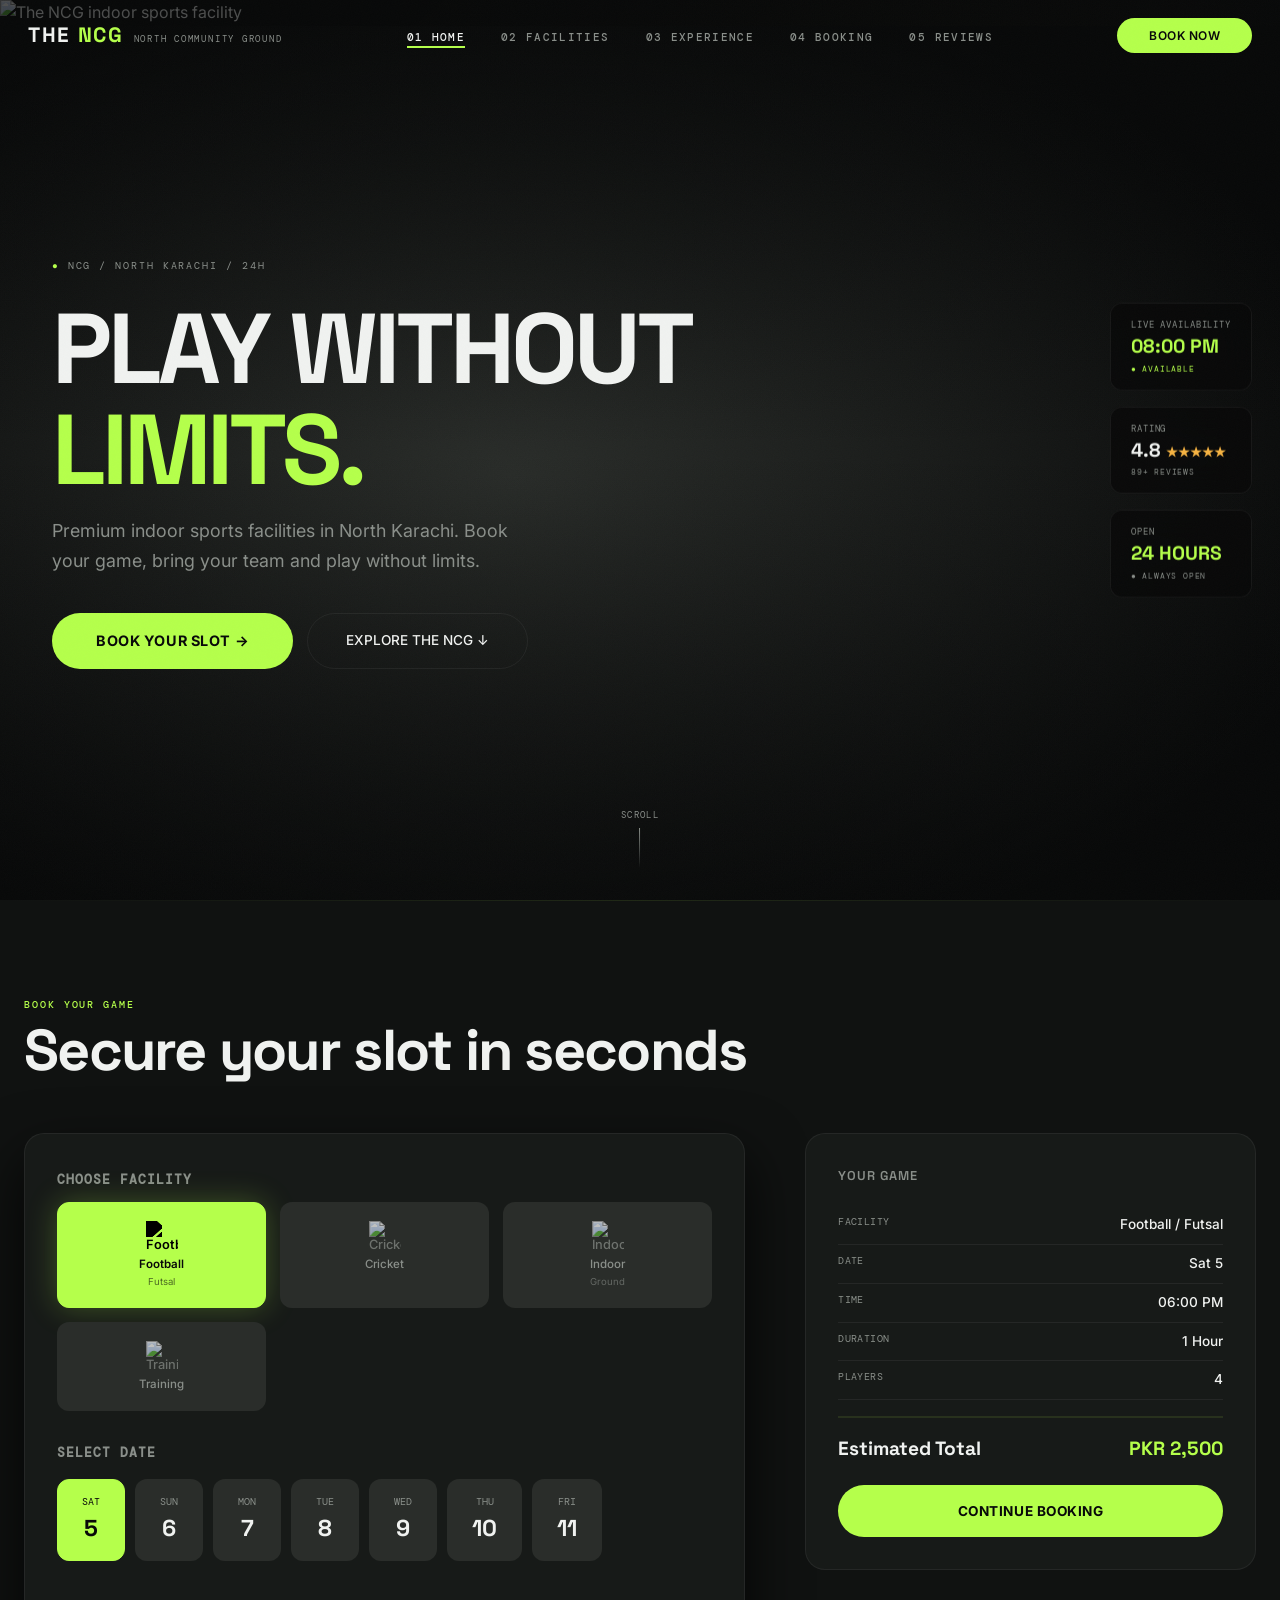
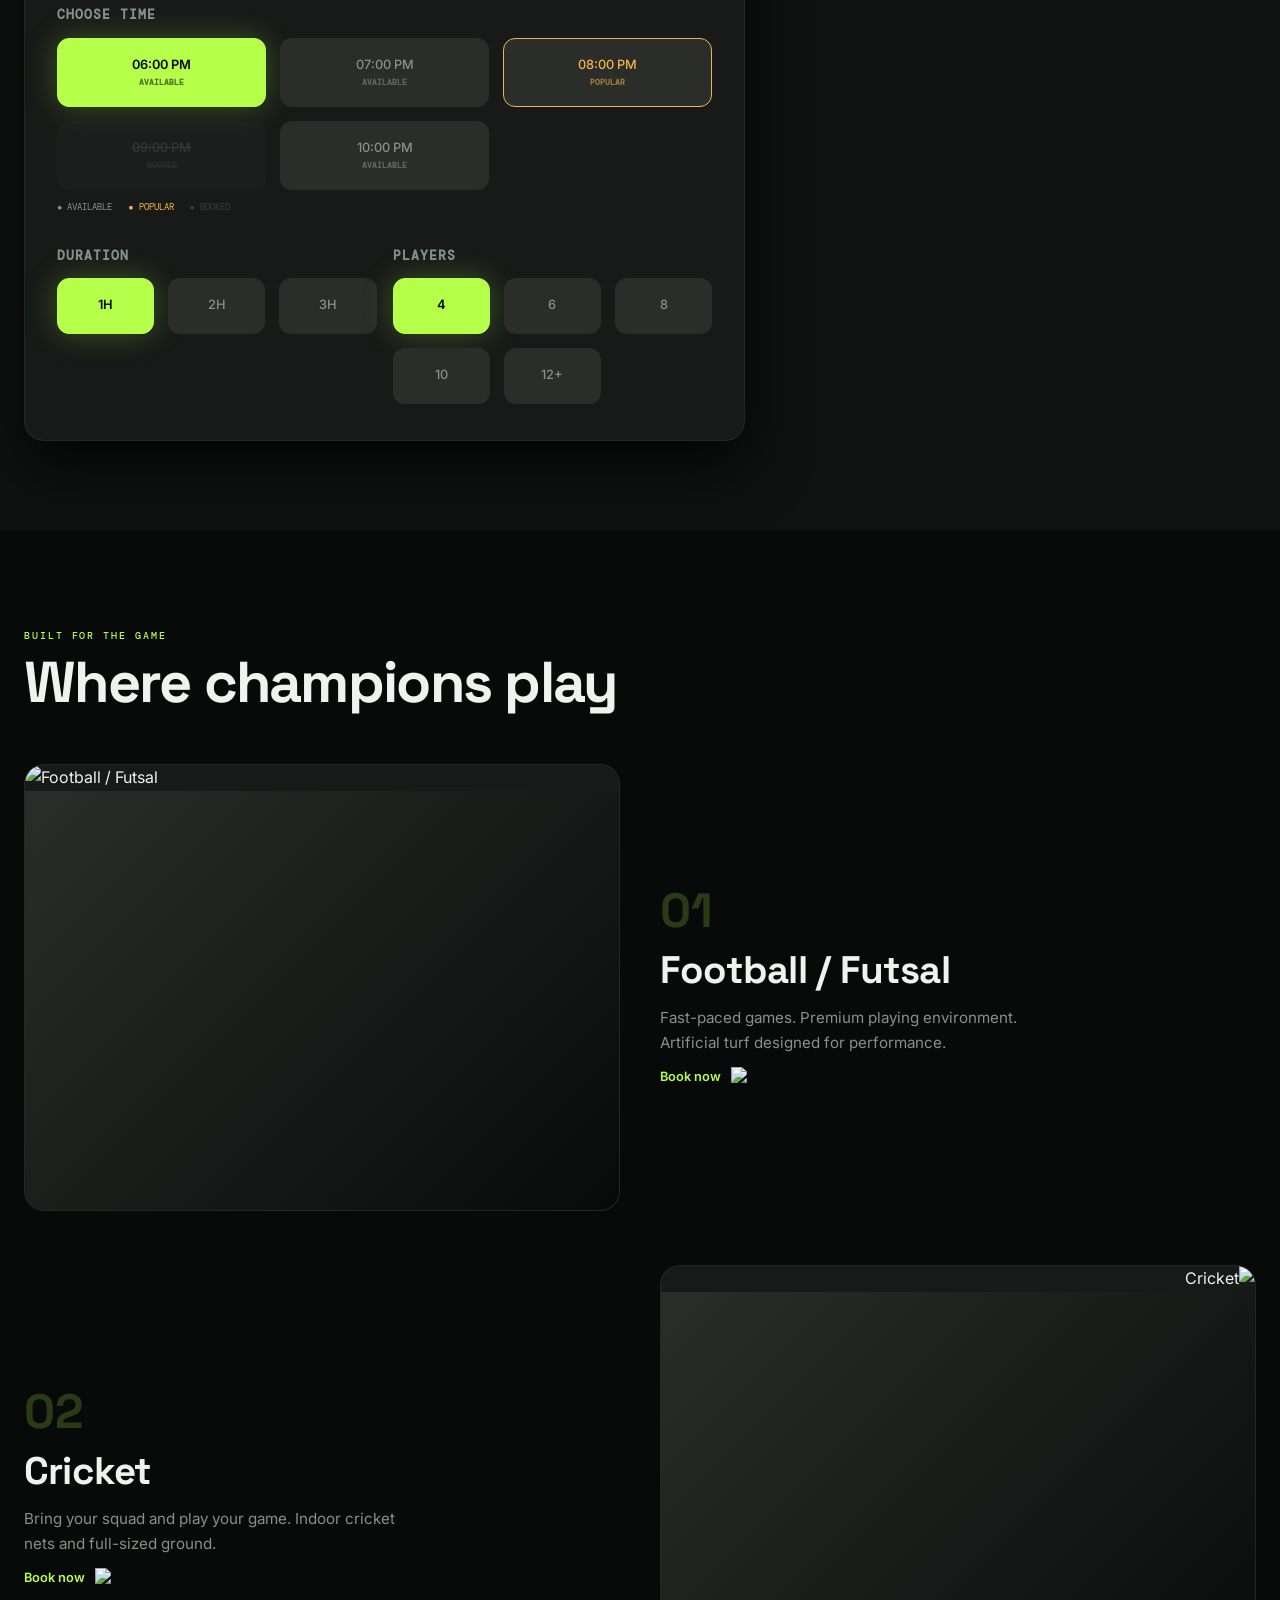
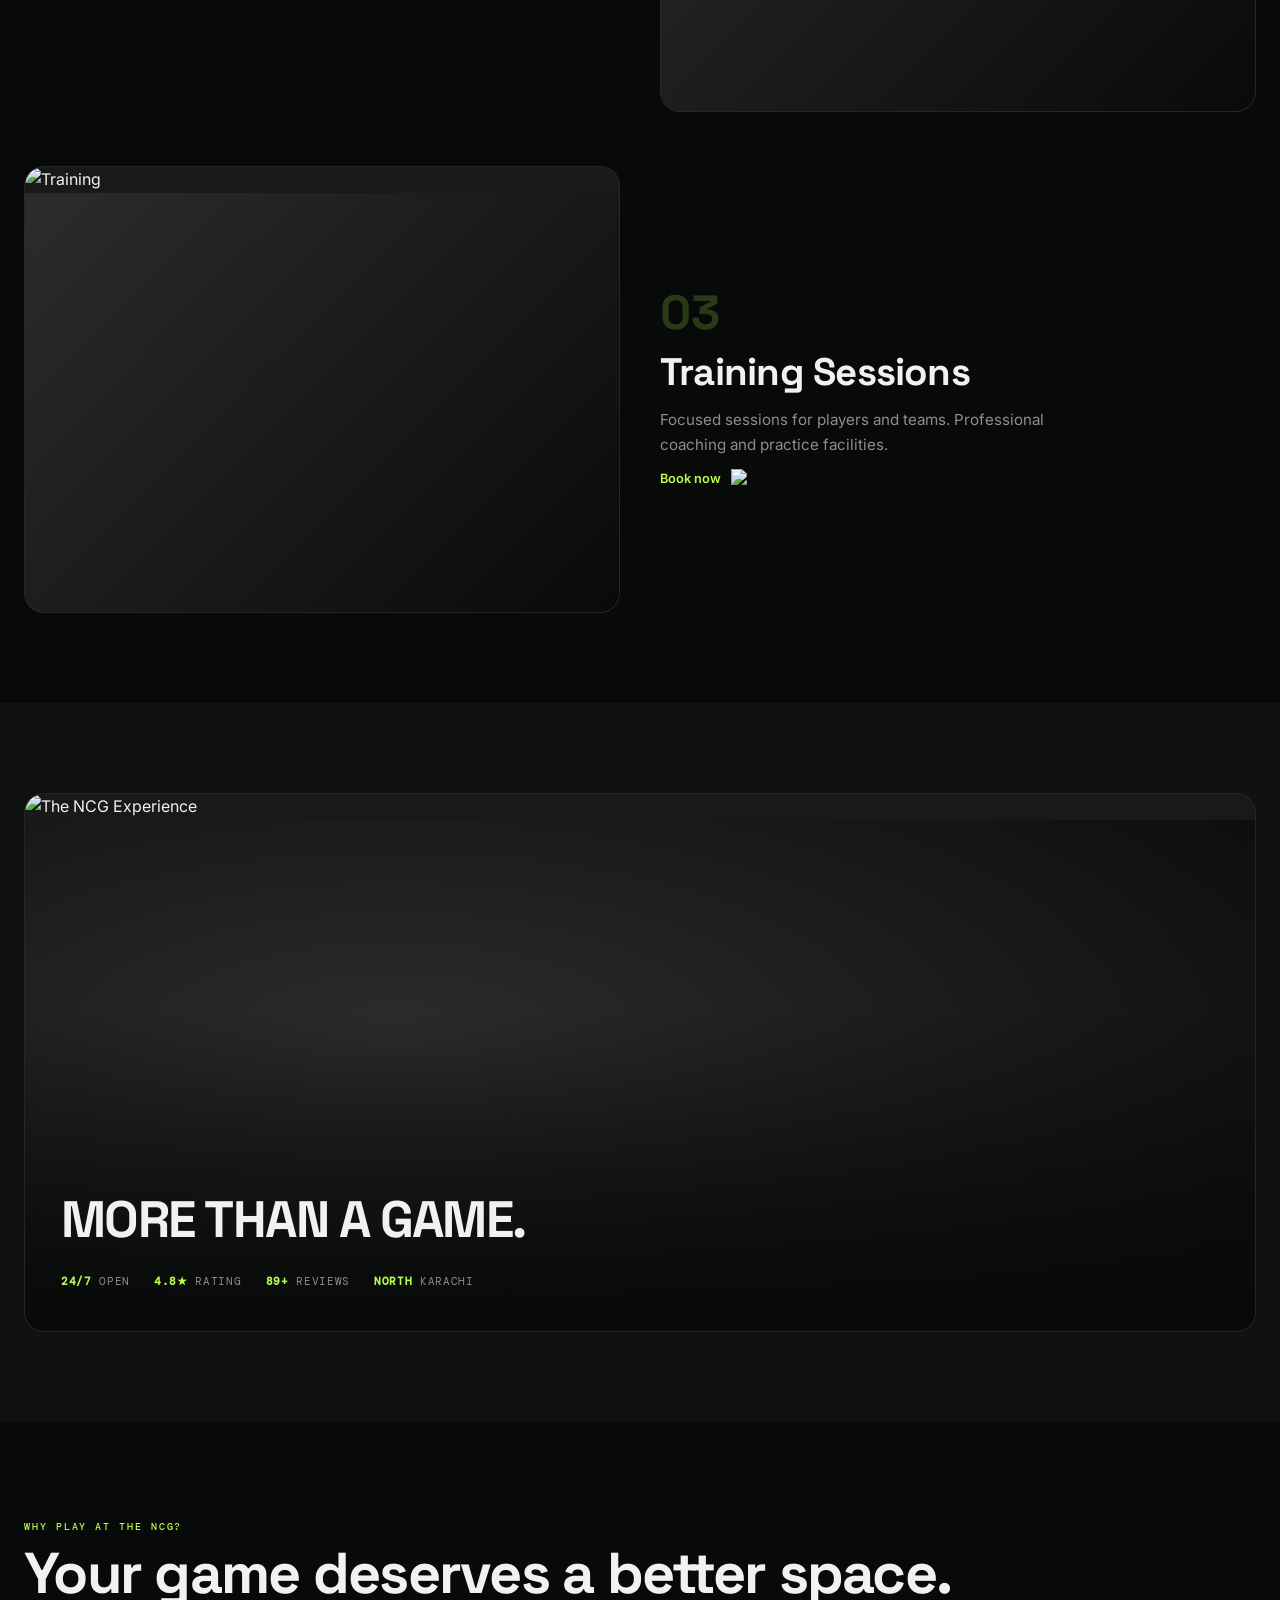
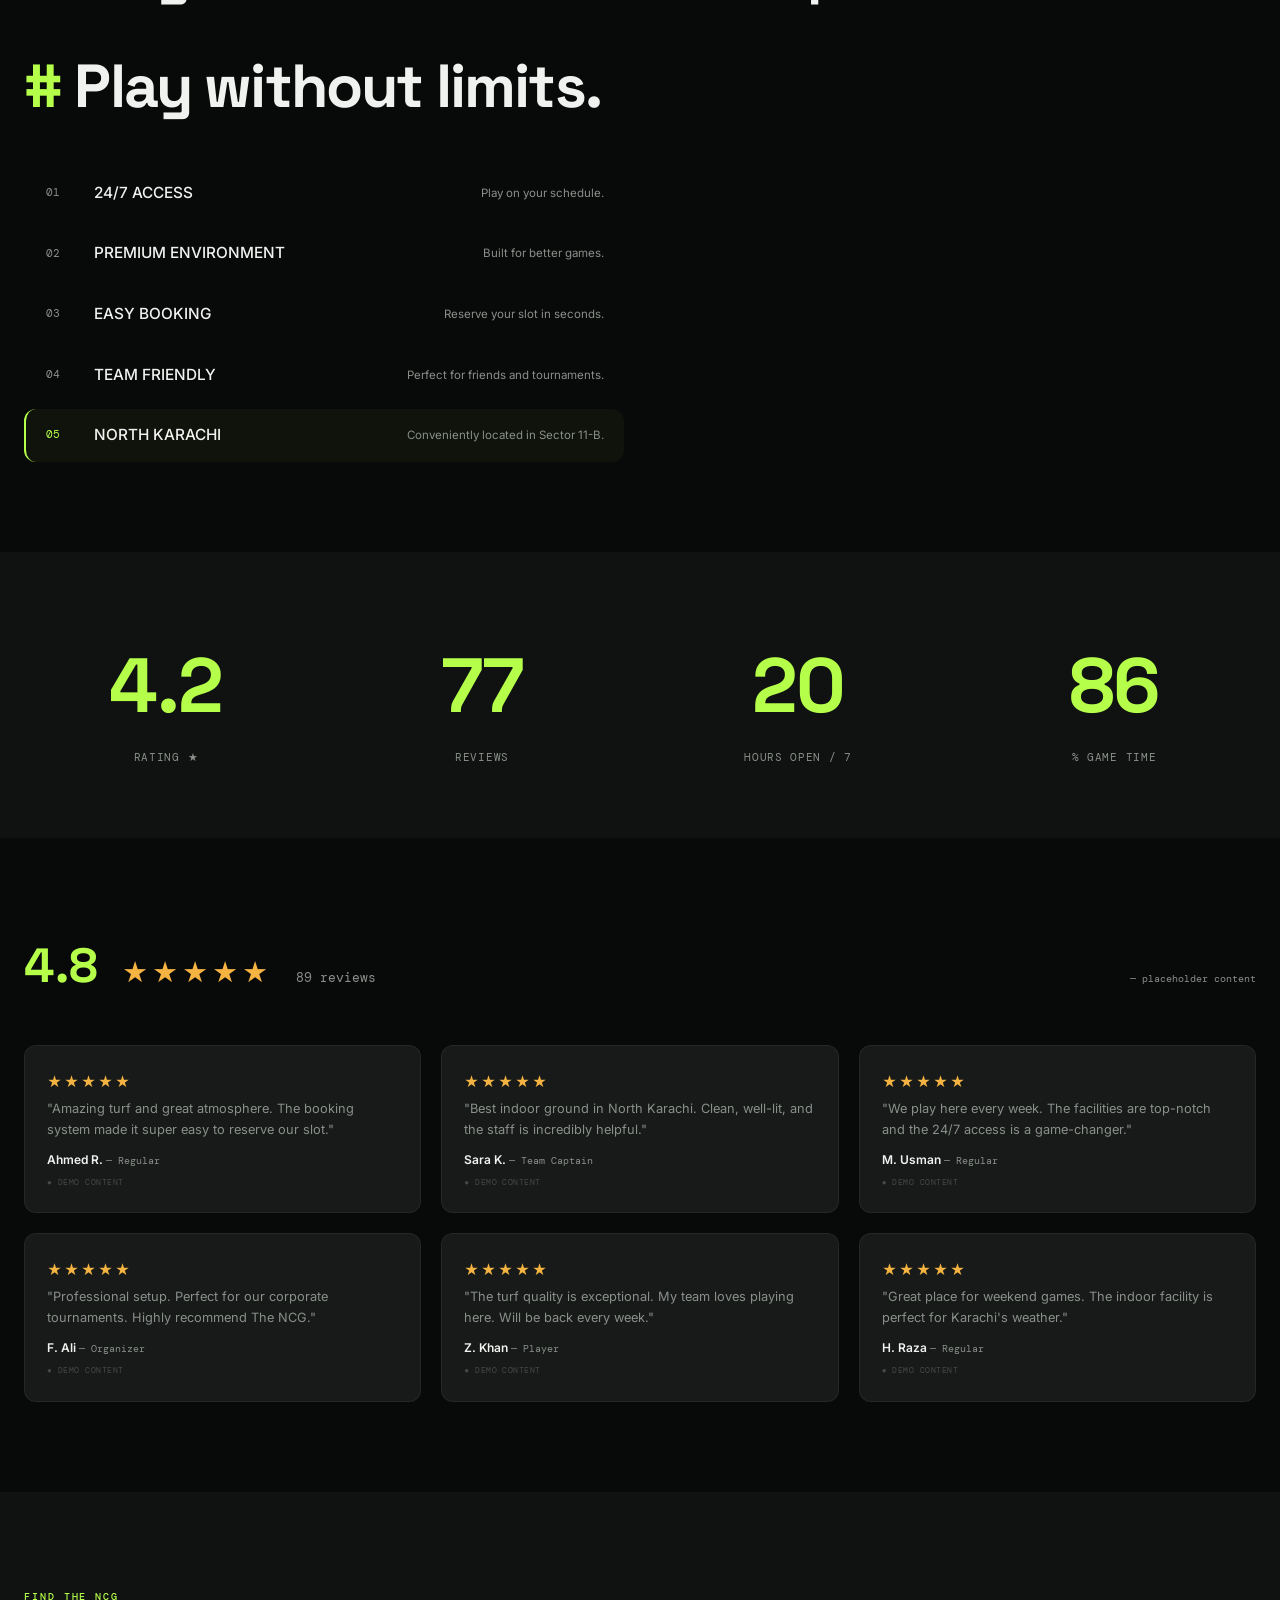
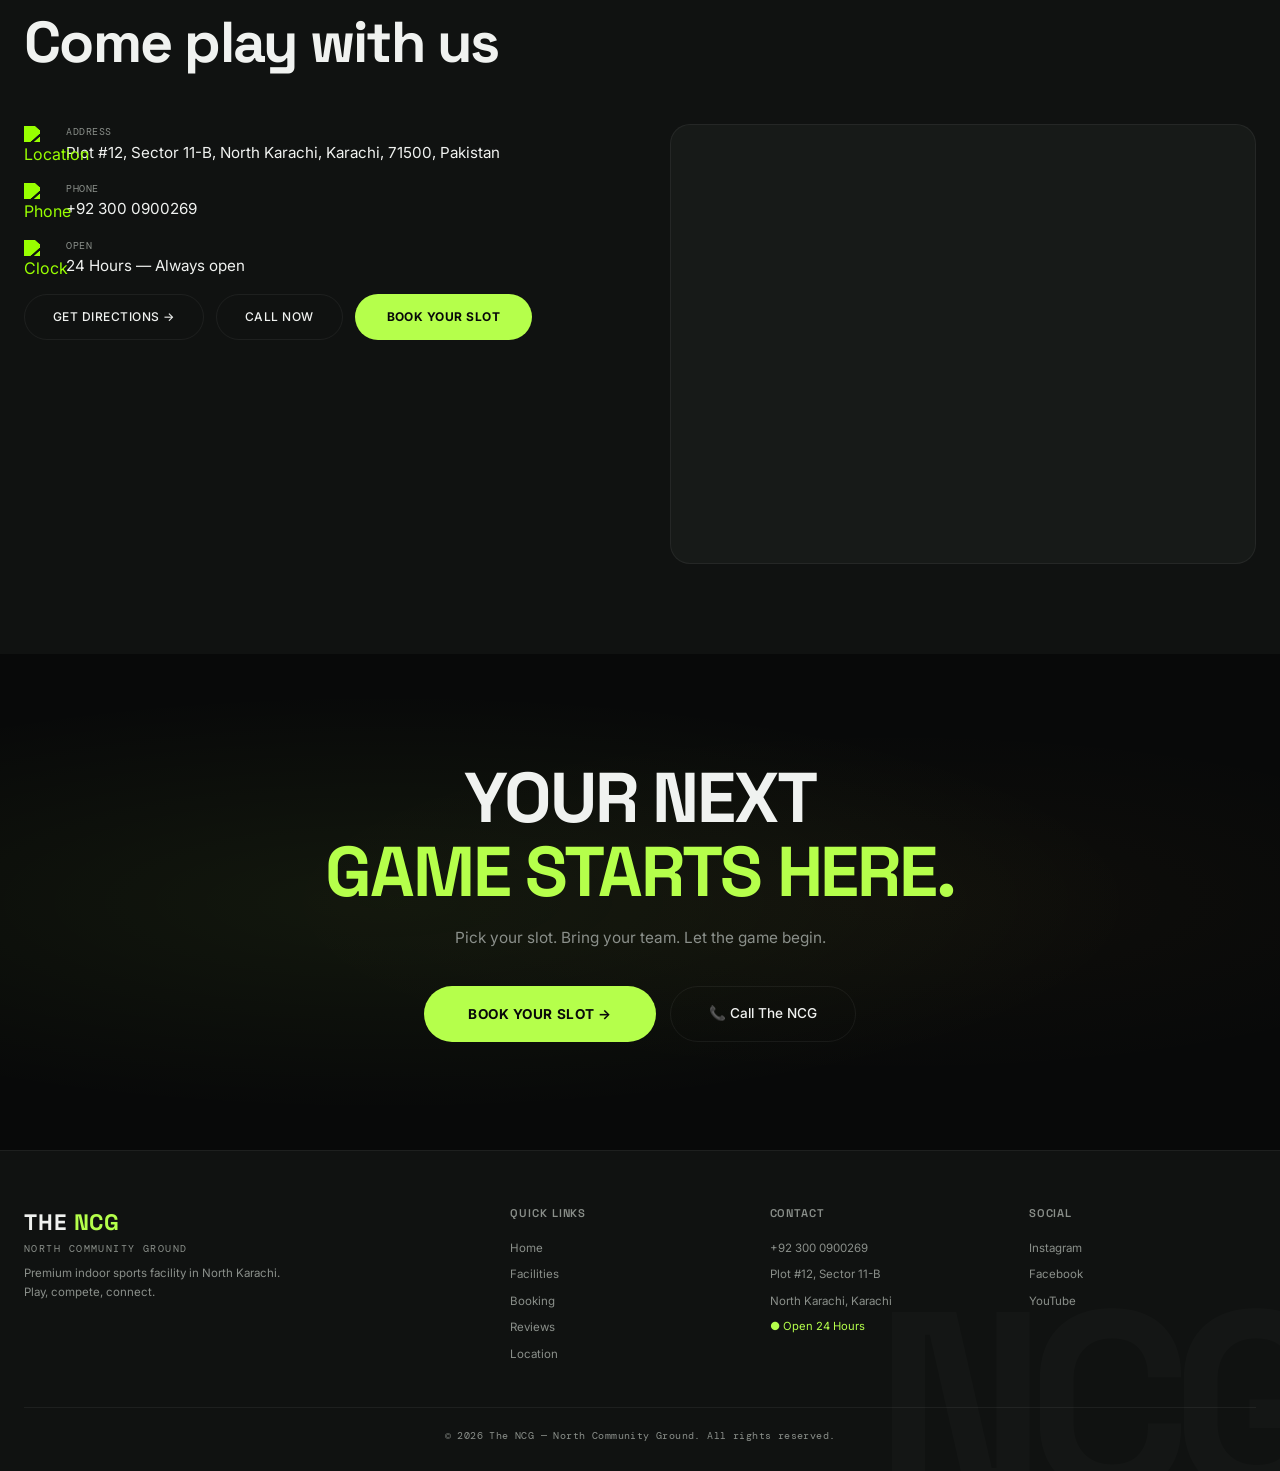
==== commit b4b7faab: "push a little lay out fixed" ====
--- a/Frontend/index.html
+++ b/Frontend/index.html
@@ -723,7 +723,79 @@
             margin: 0 auto;
         }
 
-        /* ---------- BOOKING (MOBILE-OPTIMIZED) ---------- */
+        /* ---------- EXPERIENCE (FIXED MOBILE WIDTH) ---------- */
+        #experience {
+            background: var(--bg-secondary);
+            padding: clamp(60px, 10vh, 100px) 0;
+        }
+        .experience-hero {
+            position: relative;
+            border-radius: var(--radius);
+            overflow: hidden;
+            background: var(--bg-card);
+            border: 1px solid var(--border-color);
+            width: 100%;
+            max-width: 100%;
+            aspect-ratio: 16/7;
+            min-height: 300px;
+        }
+        @media (max-width: 768px) {
+            .experience-hero {
+                aspect-ratio: 4/3;
+                min-height: 200px;
+            }
+        }
+        @media (max-width: 480px) {
+            .experience-hero {
+                aspect-ratio: 1/1;
+                min-height: 150px;
+            }
+        }
+        .experience-hero img {
+            width: 100%;
+            height: 100%;
+            object-fit: cover;
+        }
+        .experience-hero .fallback {
+            width: 100%;
+            height: 100%;
+            background: radial-gradient(ellipse at 30% 40%, var(--bg-mid), var(--bg-primary));
+        }
+        .experience-hero .overlay {
+            position: absolute;
+            inset: 0;
+            background: linear-gradient(0deg, var(--bg-primary) 0%, transparent 60%);
+            display: flex;
+            flex-direction: column;
+            justify-content: flex-end;
+            padding: clamp(20px, 4vw, 40px) clamp(20px, 4vw, 36px);
+        }
+        .experience-hero .overlay h2 {
+            font-family: 'Space Grotesk', sans-serif;
+            font-weight: 700;
+            font-size: clamp(1.6rem, 4vw, 3.2rem);
+            letter-spacing: -0.03em;
+            color: var(--text-primary);
+        }
+        .experience-hero .overlay .tags {
+            display: flex;
+            gap: clamp(12px, 2vw, 24px);
+            margin-top: 12px;
+            flex-wrap: wrap;
+        }
+        .experience-hero .overlay .tags .tag {
+            font-size: clamp(0.55rem, 0.9vw, 0.7rem);
+            font-family: 'DM Mono', monospace;
+            color: var(--text-secondary);
+            text-transform: uppercase;
+            letter-spacing: 0.06em;
+        }
+        .experience-hero .overlay .tags .tag .num {
+            color: var(--lime);
+            font-weight: 700;
+        }
+
+        /* ---------- BOOKING (SIMPLIFIED & CLEAN) ---------- */
         #booking {
             background: var(--bg-secondary);
             position: relative;
@@ -755,45 +827,43 @@
         .booking-card {
             background: var(--bg-card);
             border-radius: var(--radius);
-            padding: clamp(20px, 3vw, 36px) clamp(14px, 2.5vw, 32px);
+            padding: clamp(24px, 4vw, 36px) clamp(20px, 3vw, 32px);
             border: 1px solid var(--border-color);
             box-shadow: var(--shadow);
         }
         .booking-card .form-group {
-            margin-bottom: clamp(16px, 2.5vw, 24px);
+            margin-bottom: clamp(24px, 3vw, 32px);
+        }
+        .booking-card .form-group:last-of-type {
+            margin-bottom: 0;
         }
         .booking-card label {
             display: block;
-            font-size: clamp(0.55rem, 0.9vw, 0.7rem);
+            font-size: clamp(0.7rem, 1vw, 0.85rem);
             font-weight: 600;
             text-transform: uppercase;
             letter-spacing: 0.08em;
             color: var(--text-secondary);
-            margin-bottom: 8px;
+            margin-bottom: 12px;
             font-family: 'DM Mono', monospace;
         }
         .booking-card .options-grid {
             display: grid;
             grid-template-columns: 1fr 1fr;
-            gap: 6px;
-        }
-        @media (min-width: 420px) {
-            .booking-card .options-grid {
-                gap: 8px;
-            }
+            gap: 12px;
         }
         @media (min-width: 480px) {
             .booking-card .options-grid {
                 grid-template-columns: repeat(3, 1fr);
-                gap: 10px;
+                gap: 14px;
             }
         }
         .booking-card .opt {
-            padding: clamp(8px, 1.2vw, 14px) clamp(6px, 1vw, 12px);
+            padding: clamp(14px, 2vw, 18px) clamp(10px, 1.5vw, 16px);
             border-radius: var(--radius-sm);
             background: var(--bg-mid);
             border: 1.5px solid transparent;
-            font-size: clamp(0.6rem, 0.9vw, 0.8rem);
+            font-size: clamp(0.8rem, 1vw, 0.95rem);
             font-weight: 500;
             color: var(--text-secondary);
             cursor: pointer;
@@ -804,13 +874,13 @@
             display: flex;
             flex-direction: column;
             align-items: center;
-            gap: 2px;
+            gap: 4px;
             touch-action: manipulation;
-            min-height: clamp(48px, 8vw, 60px);
+            min-height: 56px;
         }
         .booking-card .opt .opt-icon {
-            width: clamp(20px, 2.5vw, 28px);
-            height: clamp(20px, 2.5vw, 28px);
+            width: clamp(24px, 3vw, 32px);
+            height: clamp(24px, 3vw, 32px);
             object-fit: contain;
             opacity: 0.7;
             transition: opacity 0.3s;
@@ -849,28 +919,28 @@
             border-color: var(--lime);
         }
         .booking-card .opt .badge {
-            font-size: 0.45rem;
+            font-size: 0.5rem;
             font-weight: 600;
             text-transform: uppercase;
-            opacity: 0.5;
+            opacity: 0.6;
             font-family: 'DM Mono', monospace;
         }
         .booking-card .opt .sub {
-            font-size: 0.5rem;
-            opacity: 0.5;
+            font-size: 0.6rem;
+            opacity: 0.6;
             display: block;
             font-weight: 400;
         }
         .booking-card .opt .label-text {
-            font-size: clamp(0.55rem, 0.8vw, 0.75rem);
+            font-size: clamp(0.7rem, 0.9vw, 0.85rem);
         }
 
         /* Date picker - horizontal scroll */
         .date-picker {
             display: flex;
-            gap: 6px;
+            gap: 10px;
             overflow-x: auto;
-            padding: 4px 0 8px;
+            padding: 4px 0 12px;
             scrollbar-width: thin;
             scrollbar-color: var(--bg-mid) transparent;
             -webkit-overflow-scrolling: touch;
@@ -890,18 +960,18 @@
         }
         .date-picker .date-opt {
             flex-shrink: 0;
-            padding: clamp(6px, 1.2vw, 10px) clamp(10px, 1.8vw, 18px);
+            padding: clamp(10px, 1.5vw, 14px) clamp(16px, 2vw, 24px);
             border-radius: var(--radius-sm);
             background: var(--bg-mid);
             border: 1.5px solid transparent;
             text-align: center;
             cursor: pointer;
             transition: all 0.3s ease;
-            min-width: 44px;
+            min-width: 60px;
             scroll-snap-align: start;
         }
         .date-picker .date-opt .day {
-            font-size: clamp(0.4rem, 0.7vw, 0.55rem);
+            font-size: clamp(0.5rem, 0.8vw, 0.6rem);
             text-transform: uppercase;
             color: var(--text-secondary);
             font-family: 'DM Mono', monospace;
@@ -909,7 +979,7 @@
         .date-picker .date-opt .num {
             font-family: 'Space Grotesk', sans-serif;
             font-weight: 700;
-            font-size: clamp(0.9rem, 1.6vw, 1.3rem);
+            font-size: clamp(1.2rem, 1.8vw, 1.6rem);
             color: var(--text-primary);
         }
         .date-picker .date-opt.selected {
@@ -925,7 +995,7 @@
             color: var(--bg-primary);
         }
 
-        /* Time options - 2 columns on mobile */
+        /* Time options - clean grid */
         #timeOptions {
             grid-template-columns: 1fr 1fr !important;
         }
@@ -935,7 +1005,7 @@
             }
         }
 
-        /* Duration & Players - 2 columns on mobile */
+        /* Duration & Players - clean grid */
         #durationOptions,
         #playersOptions {
             grid-template-columns: 1fr 1fr !important;
@@ -947,11 +1017,11 @@
             }
         }
 
-        /* Booking summary - mobile compact */
+        /* Booking summary - clean & clear */
         .booking-summary {
             background: var(--bg-card);
             border-radius: var(--radius);
-            padding: clamp(18px, 2.5vw, 32px) clamp(16px, 2.5vw, 28px);
+            padding: clamp(24px, 3vw, 32px) clamp(24px, 3vw, 32px);
             border: 1px solid var(--border-color);
             height: fit-content;
             position: sticky;
@@ -961,28 +1031,28 @@
             .booking-summary {
                 position: static;
                 margin-top: 0;
-                padding: clamp(16px, 2vw, 24px) clamp(14px, 2vw, 20px);
+                padding: clamp(20px, 2.5vw, 28px) clamp(20px, 2.5vw, 28px);
             }
         }
         .booking-summary h4 {
             font-family: 'Space Grotesk', sans-serif;
             font-weight: 600;
-            font-size: clamp(0.6rem, 0.9vw, 0.8rem);
+            font-size: clamp(0.8rem, 1vw, 0.9rem);
             text-transform: uppercase;
             letter-spacing: 0.08em;
             color: var(--text-secondary);
-            margin-bottom: clamp(12px, 1.5vw, 20px);
+            margin-bottom: 20px;
         }
         .booking-summary .detail-row {
             display: flex;
             justify-content: space-between;
-            padding: clamp(4px, 0.6vw, 8px) 0;
+            padding: 8px 0;
             border-bottom: 1px solid var(--border-color);
-            font-size: clamp(0.7rem, 0.9vw, 0.85rem);
+            font-size: clamp(0.85rem, 1vw, 0.95rem);
         }
         .booking-summary .detail-row .key {
             color: var(--text-secondary);
-            font-size: clamp(0.5rem, 0.7vw, 0.7rem);
+            font-size: clamp(0.65rem, 0.8vw, 0.75rem);
             text-transform: uppercase;
             font-family: 'DM Mono', monospace;
             letter-spacing: 0.04em;
@@ -990,17 +1060,17 @@
         .booking-summary .detail-row .val {
             font-weight: 500;
             color: var(--text-primary);
-            font-size: clamp(0.7rem, 0.9vw, 0.85rem);
+            font-size: clamp(0.85rem, 1vw, 0.95rem);
         }
         .booking-summary .total {
-            margin-top: clamp(10px, 1.5vw, 16px);
-            padding-top: clamp(10px, 1.5vw, 16px);
+            margin-top: 16px;
+            padding-top: 16px;
             border-top: 2px solid rgba(181, 255, 75, 0.1);
             display: flex;
             justify-content: space-between;
             font-family: 'Space Grotesk', sans-serif;
             font-weight: 700;
-            font-size: clamp(1rem, 1.3vw, 1.3rem);
+            font-size: clamp(1.2rem, 1.5vw, 1.4rem);
             color: var(--text-primary);
         }
         .booking-summary .total .amount {
@@ -1008,14 +1078,14 @@
         }
         .booking-summary .btn-continue {
             width: 100%;
-            margin-top: clamp(14px, 1.8vw, 20px);
+            margin-top: 20px;
             background: var(--lime);
             color: var(--charcoal);
             border: none;
-            padding: clamp(12px, 1.5vw, 16px);
+            padding: clamp(16px, 2vw, 18px);
             border-radius: 50px;
             font-weight: 700;
-            font-size: clamp(0.65rem, 0.9vw, 0.85rem);
+            font-size: clamp(0.85rem, 1vw, 0.95rem);
             font-family: 'Inter', sans-serif;
             cursor: pointer;
             transition: transform 0.3s ease, box-shadow 0.3s ease;
@@ -1033,7 +1103,7 @@
             box-shadow: none;
         }
 
-        /* Sticky booking bar - mobile optimized */
+        /* Sticky booking bar - clean & simple */
         .sticky-booking-bar {
             display: none;
             position: fixed;
@@ -1044,11 +1114,11 @@
             background: var(--glass-bg);
             backdrop-filter: blur(20px);
             border-top: 1px solid var(--border-color);
-            padding: 10px 16px;
-            padding-bottom: max(10px, env(safe-area-inset-bottom));
+            padding: 12px 20px;
+            padding-bottom: max(12px, env(safe-area-inset-bottom));
             justify-content: space-between;
             align-items: center;
-            gap: 10px;
+            gap: 12px;
         }
         @media (max-width: 1023px) {
             .sticky-booking-bar {
@@ -1061,11 +1131,11 @@
         .sticky-booking-bar .info .price {
             font-family: 'Space Grotesk', sans-serif;
             font-weight: 700;
-            font-size: clamp(0.9rem, 1.8vw, 1.2rem);
+            font-size: clamp(1rem, 1.8vw, 1.2rem);
             color: var(--lime);
         }
         .sticky-booking-bar .info .desc {
-            font-size: clamp(0.45rem, 0.7vw, 0.65rem);
+            font-size: clamp(0.55rem, 0.8vw, 0.7rem);
             color: var(--text-secondary);
             font-family: 'DM Mono', monospace;
         }
@@ -1073,10 +1143,10 @@
             background: var(--lime);
             color: var(--charcoal);
             border: none;
-            padding: clamp(8px, 1.2vw, 12px) clamp(16px, 2.5vw, 28px);
+            padding: clamp(10px, 1.2vw, 14px) clamp(20px, 2.5vw, 32px);
             border-radius: 50px;
             font-weight: 700;
-            font-size: clamp(0.55rem, 0.8vw, 0.75rem);
+            font-size: clamp(0.65rem, 0.9vw, 0.8rem);
             font-family: 'Inter', sans-serif;
             cursor: pointer;
             text-transform: uppercase;
@@ -1179,64 +1249,6 @@
             width: 20px;
             height: 20px;
             object-fit: contain;
-        }
-
-        /* ---------- EXPERIENCE ---------- */
-        #experience {
-            background: var(--bg-secondary);
-            padding: clamp(60px, 10vh, 100px) 0;
-        }
-        .experience-hero {
-            position: relative;
-            border-radius: var(--radius);
-            overflow: hidden;
-            aspect-ratio: 16/7;
-            min-height: 200px;
-            background: var(--bg-card);
-            border: 1px solid var(--border-color);
-        }
-        .experience-hero img {
-            width: 100%;
-            height: 100%;
-            object-fit: cover;
-        }
-        .experience-hero .fallback {
-            width: 100%;
-            height: 100%;
-            background: radial-gradient(ellipse at 30% 40%, var(--bg-mid), var(--bg-primary));
-        }
-        .experience-hero .overlay {
-            position: absolute;
-            inset: 0;
-            background: linear-gradient(0deg, var(--bg-primary) 0%, transparent 60%);
-            display: flex;
-            flex-direction: column;
-            justify-content: flex-end;
-            padding: clamp(20px, 4vw, 40px) clamp(20px, 4vw, 36px);
-        }
-        .experience-hero .overlay h2 {
-            font-family: 'Space Grotesk', sans-serif;
-            font-weight: 700;
-            font-size: clamp(1.6rem, 4vw, 3.2rem);
-            letter-spacing: -0.03em;
-            color: var(--text-primary);
-        }
-        .experience-hero .overlay .tags {
-            display: flex;
-            gap: clamp(12px, 2vw, 24px);
-            margin-top: 12px;
-            flex-wrap: wrap;
-        }
-        .experience-hero .overlay .tags .tag {
-            font-size: clamp(0.55rem, 0.9vw, 0.7rem);
-            font-family: 'DM Mono', monospace;
-            color: var(--text-secondary);
-            text-transform: uppercase;
-            letter-spacing: 0.06em;
-        }
-        .experience-hero .overlay .tags .tag .num {
-            color: var(--lime);
-            font-weight: 700;
         }
 
         /* ---------- WHY NCG ---------- */
@@ -1852,26 +1864,22 @@
             }
             .booking-card .options-grid {
                 grid-template-columns: 1fr 1fr !important;
-                gap: 4px;
+                gap: 8px;
             }
             .booking-card .opt {
-                font-size: 0.55rem;
-                padding: 6px 4px;
-                min-height: 40px;
-            }
-            .booking-card .opt .opt-icon {
-                width: 18px;
-                height: 18px;
+                font-size: 0.7rem;
+                padding: 10px 6px;
+                min-height: 44px;
             }
             .date-picker .date-opt {
-                min-width: 38px;
-                padding: 4px 8px;
+                min-width: 44px;
+                padding: 6px 10px;
             }
             .date-picker .date-opt .num {
-                font-size: 0.8rem;
+                font-size: 0.9rem;
             }
             .sticky-booking-bar .info .desc {
-                font-size: 0.45rem;
+                font-size: 0.5rem;
             }
             .hero .cta-group .btn-primary,
             .hero .cta-group .btn-secondary {
@@ -1886,25 +1894,18 @@
                 justify-content: center;
             }
             .booking-summary {
-                padding: 14px 12px;
+                padding: 16px;
             }
             .booking-summary .detail-row {
-                font-size: 0.65rem;
-                padding: 3px 0;
+                font-size: 0.75rem;
+                padding: 6px 0;
             }
             .booking-summary .total {
-                font-size: 0.9rem;
+                font-size: 1rem;
             }
             .booking-summary .btn-continue {
-                font-size: 0.6rem;
-                padding: 10px;
-            }
-            #timeOptions {
-                grid-template-columns: 1fr 1fr !important;
-            }
-            #durationOptions,
-            #playersOptions {
-                grid-template-columns: 1fr 1fr !important;
+                font-size: 0.7rem;
+                padding: 12px;
             }
         }
 
@@ -1913,30 +1914,30 @@
                 padding: 16px 12px;
             }
             .date-picker {
-                gap: 4px;
+                gap: 6px;
             }
             .date-picker .date-opt {
-                padding: 4px 6px;
-                min-width: 34px;
+                padding: 4px 8px;
+                min-width: 38px;
             }
             .date-picker .date-opt .num {
-                font-size: 0.7rem;
+                font-size: 0.8rem;
             }
             .date-picker .date-opt .day {
-                font-size: 0.35rem;
+                font-size: 0.4rem;
             }
         }
 
         @media (min-width: 381px) and (max-width: 480px) {
             .booking-card .options-grid {
-                gap: 6px;
+                gap: 10px;
             }
             .booking-card .opt {
-                padding: 10px 8px;
-                min-height: 50px;
+                padding: 12px 10px;
+                min-height: 52px;
             }
             .date-picker .date-opt {
-                padding: 6px 12px;
+                padding: 8px 14px;
             }
         }
 
@@ -2060,7 +2061,7 @@
         </div>
     </section>
 
-    <!-- ===== BOOKING ===== -->
+    <!-- ===== BOOKING (SIMPLIFIED) ===== -->
     <section id="booking" aria-label="Booking">
         <div class="container">
             <div class="section-header">
@@ -2072,7 +2073,7 @@
                 <div class="booking-card" id="bookingWidget">
                     <!-- Facility -->
                     <div class="form-group">
-                        <label>Facility</label>
+                        <label>Choose Facility</label>
                         <div class="options-grid" id="facilityOptions">
                             <button type="button" class="opt selected" data-facility="Football / Futsal">
                                 <img src="https://img.icons8.com/ios-filled/50/B5FF4B/football.png" alt="Football" class="opt-icon" />
@@ -2219,7 +2220,7 @@
         </div>
     </section>
 
-    <!-- ===== EXPERIENCE ===== -->
+    <!-- ===== EXPERIENCE (FIXED LAYOUT) ===== -->
     <section id="experience" aria-label="Experience">
         <div class="container">
             <div class="experience-hero reveal">
@@ -2826,7 +2827,7 @@
             });
         });
 
-        console.log('✅ The NCG — Fully responsive with mobile-optimized booking!');
+        console.log('✅ The NCG — Fully responsive with clean, simplified booking!');
         console.log('📸 Replace all <img src=""> with your actual images.');
         console.log('📍 Google Maps embedded with the correct location.');
     </script>
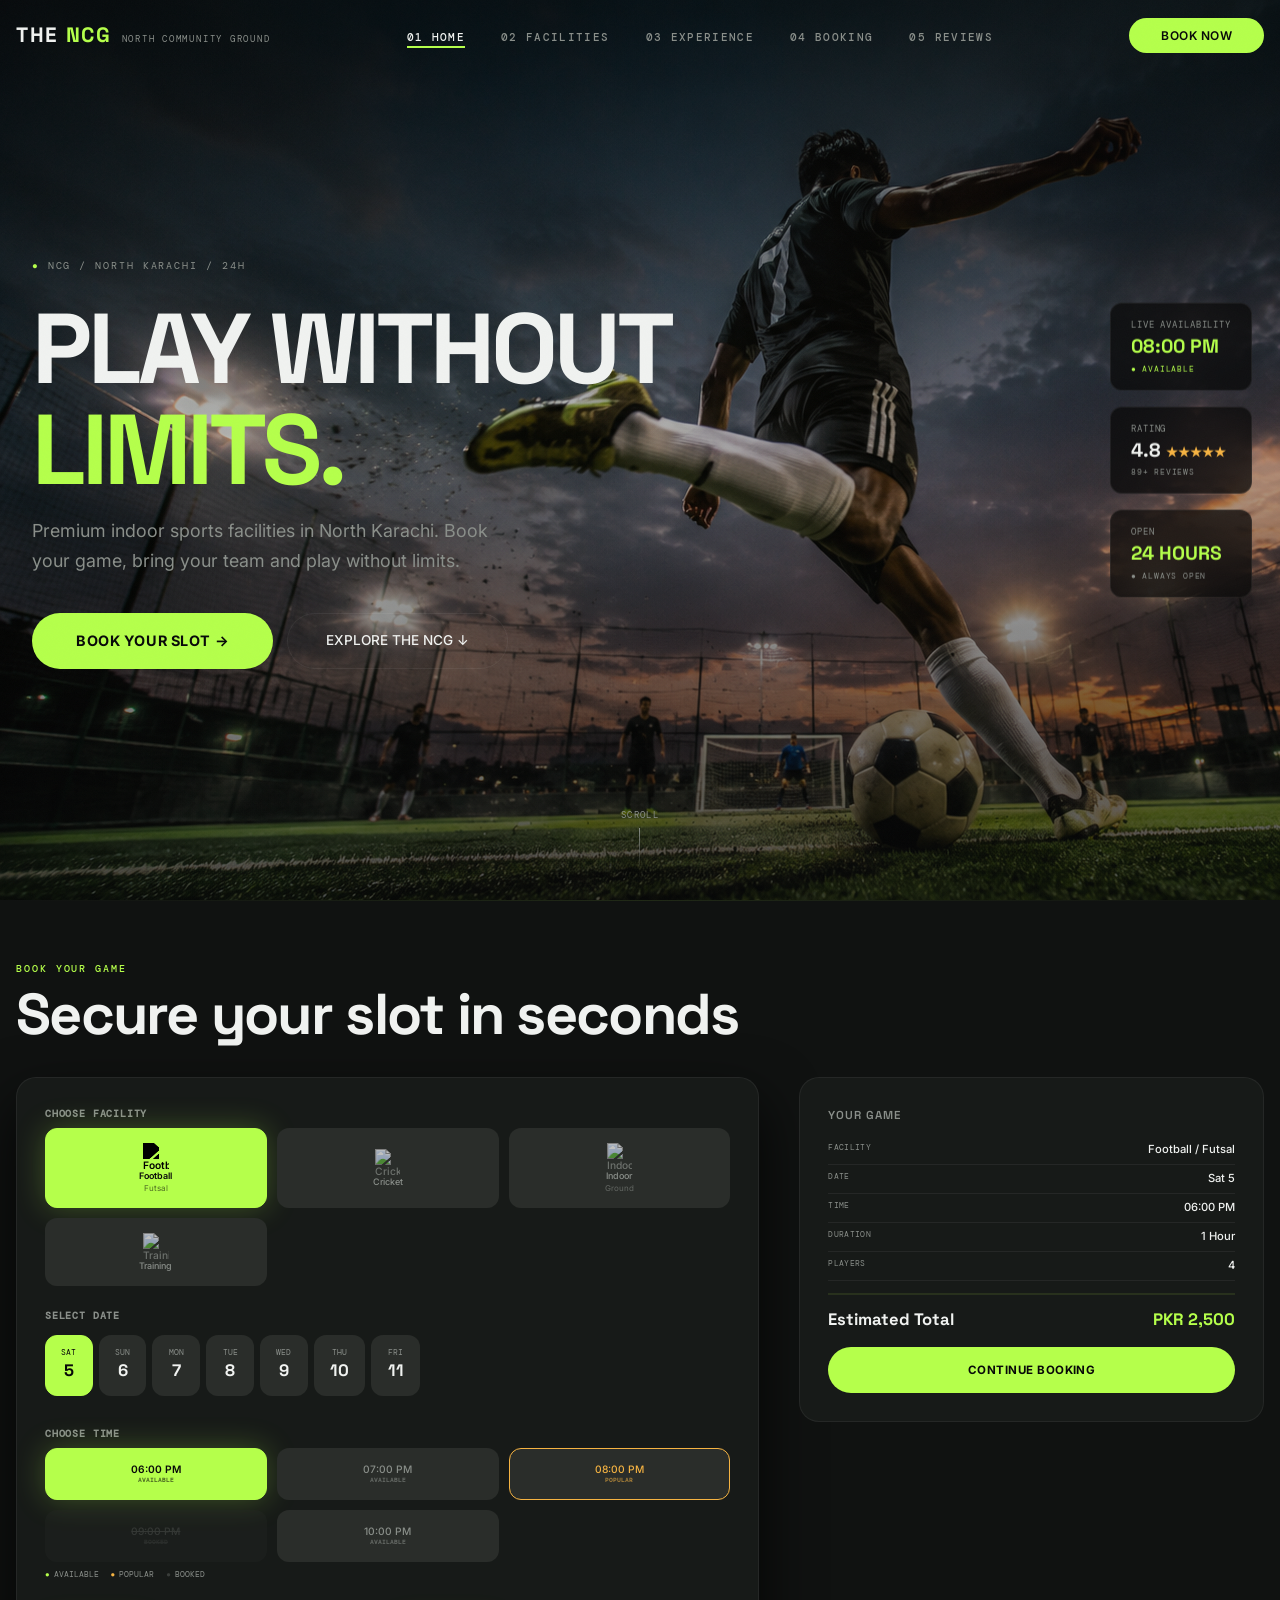
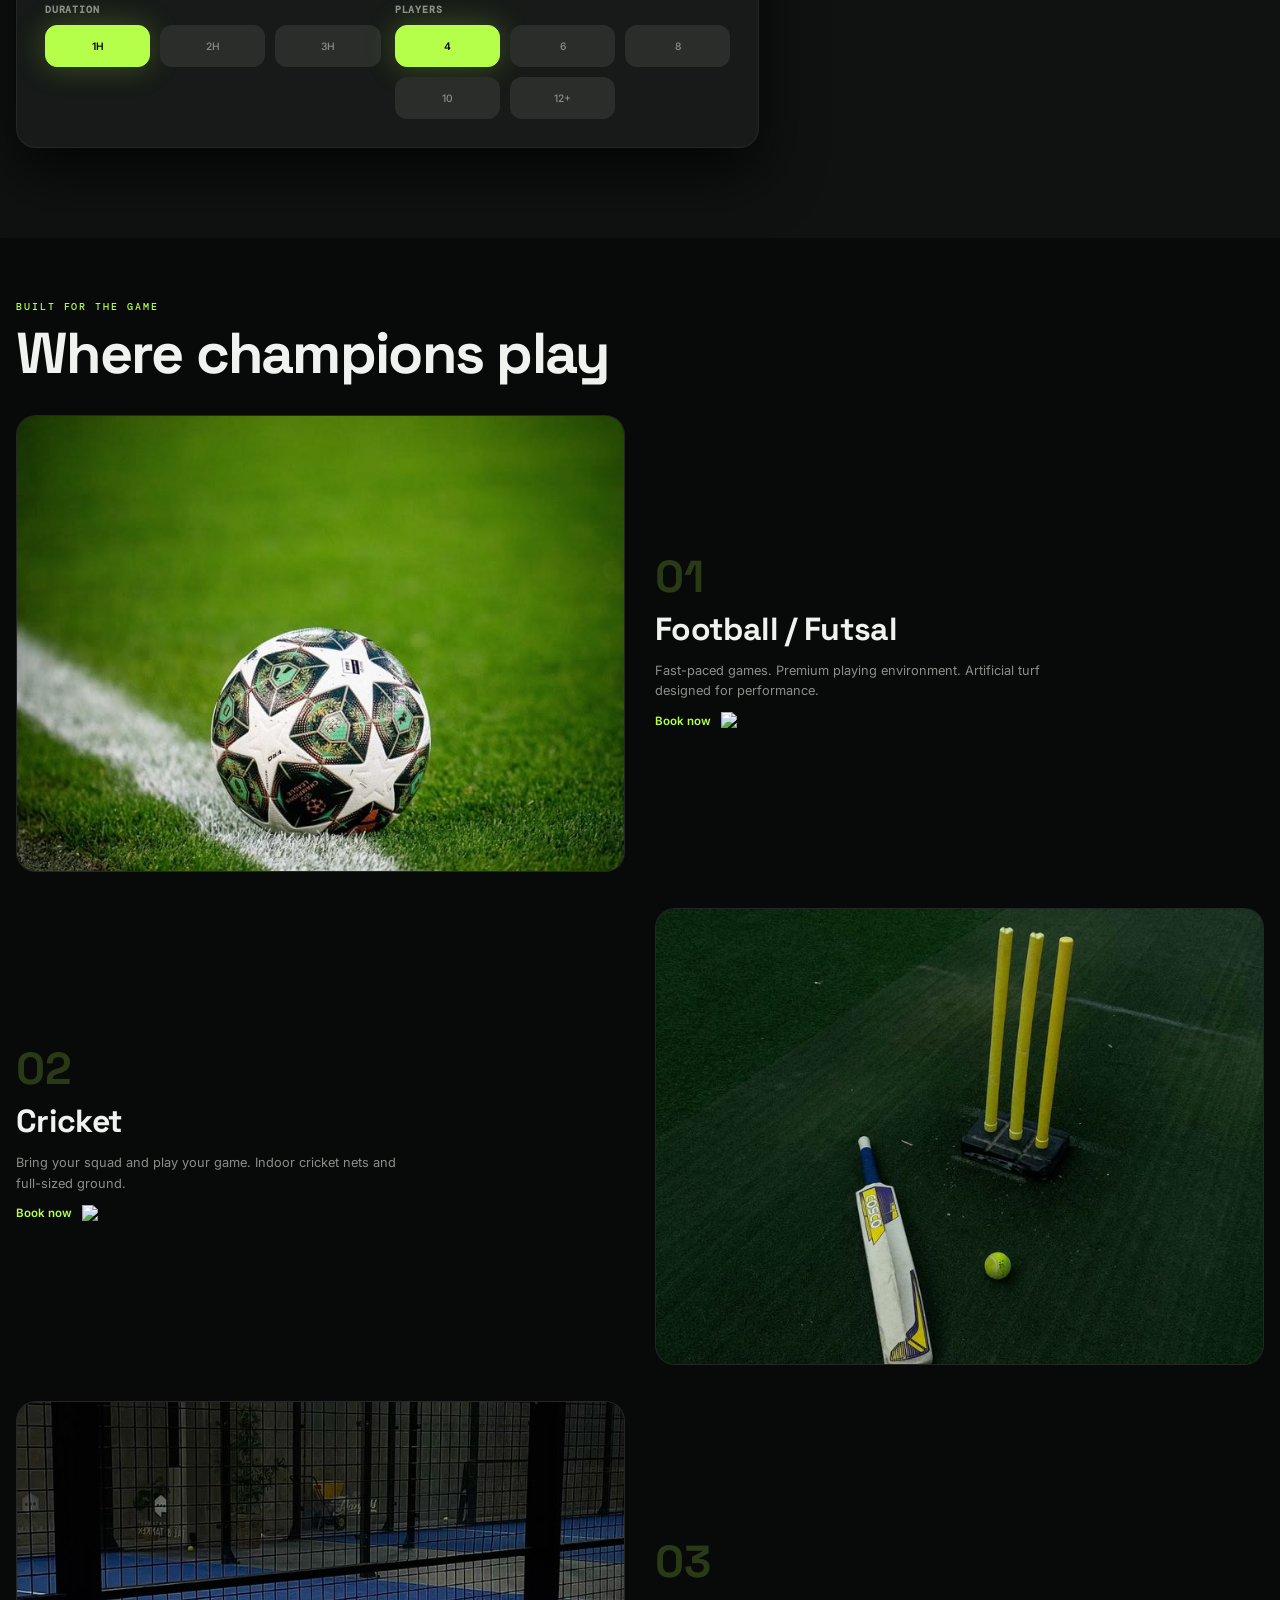
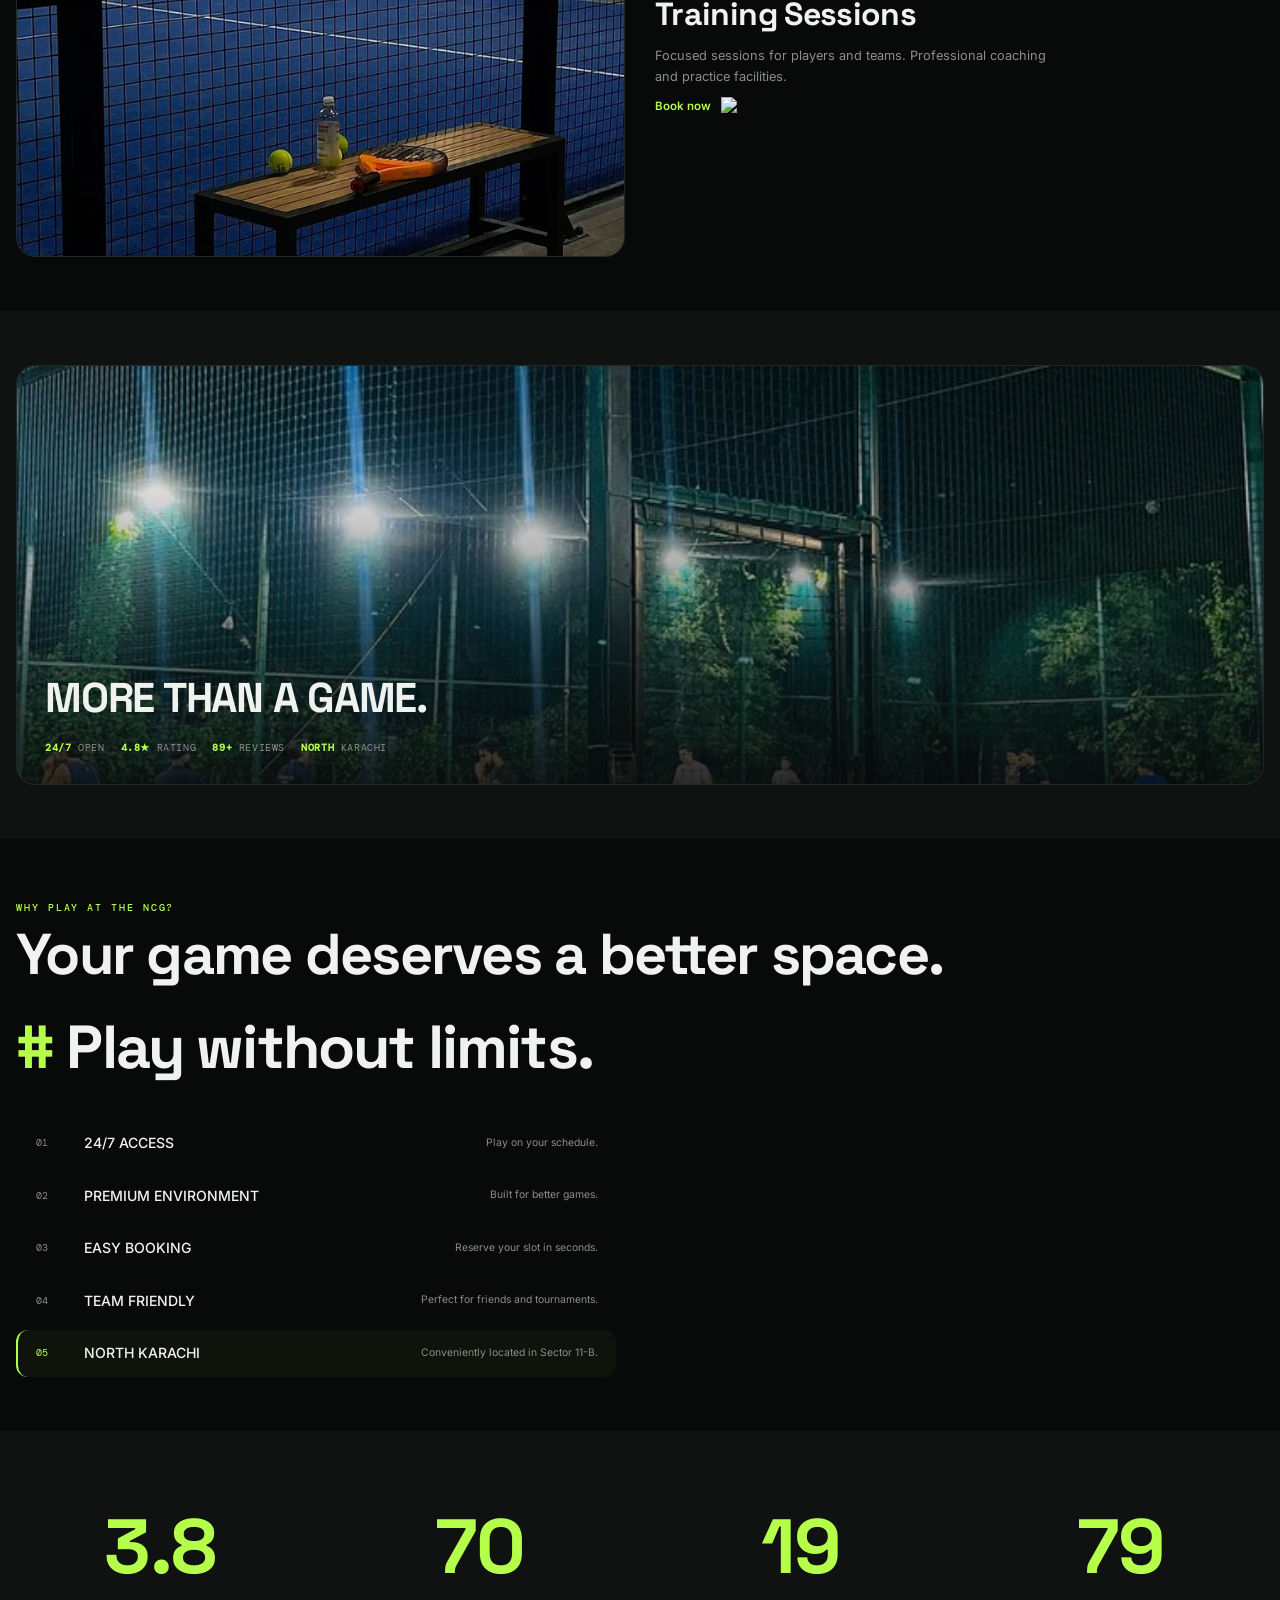
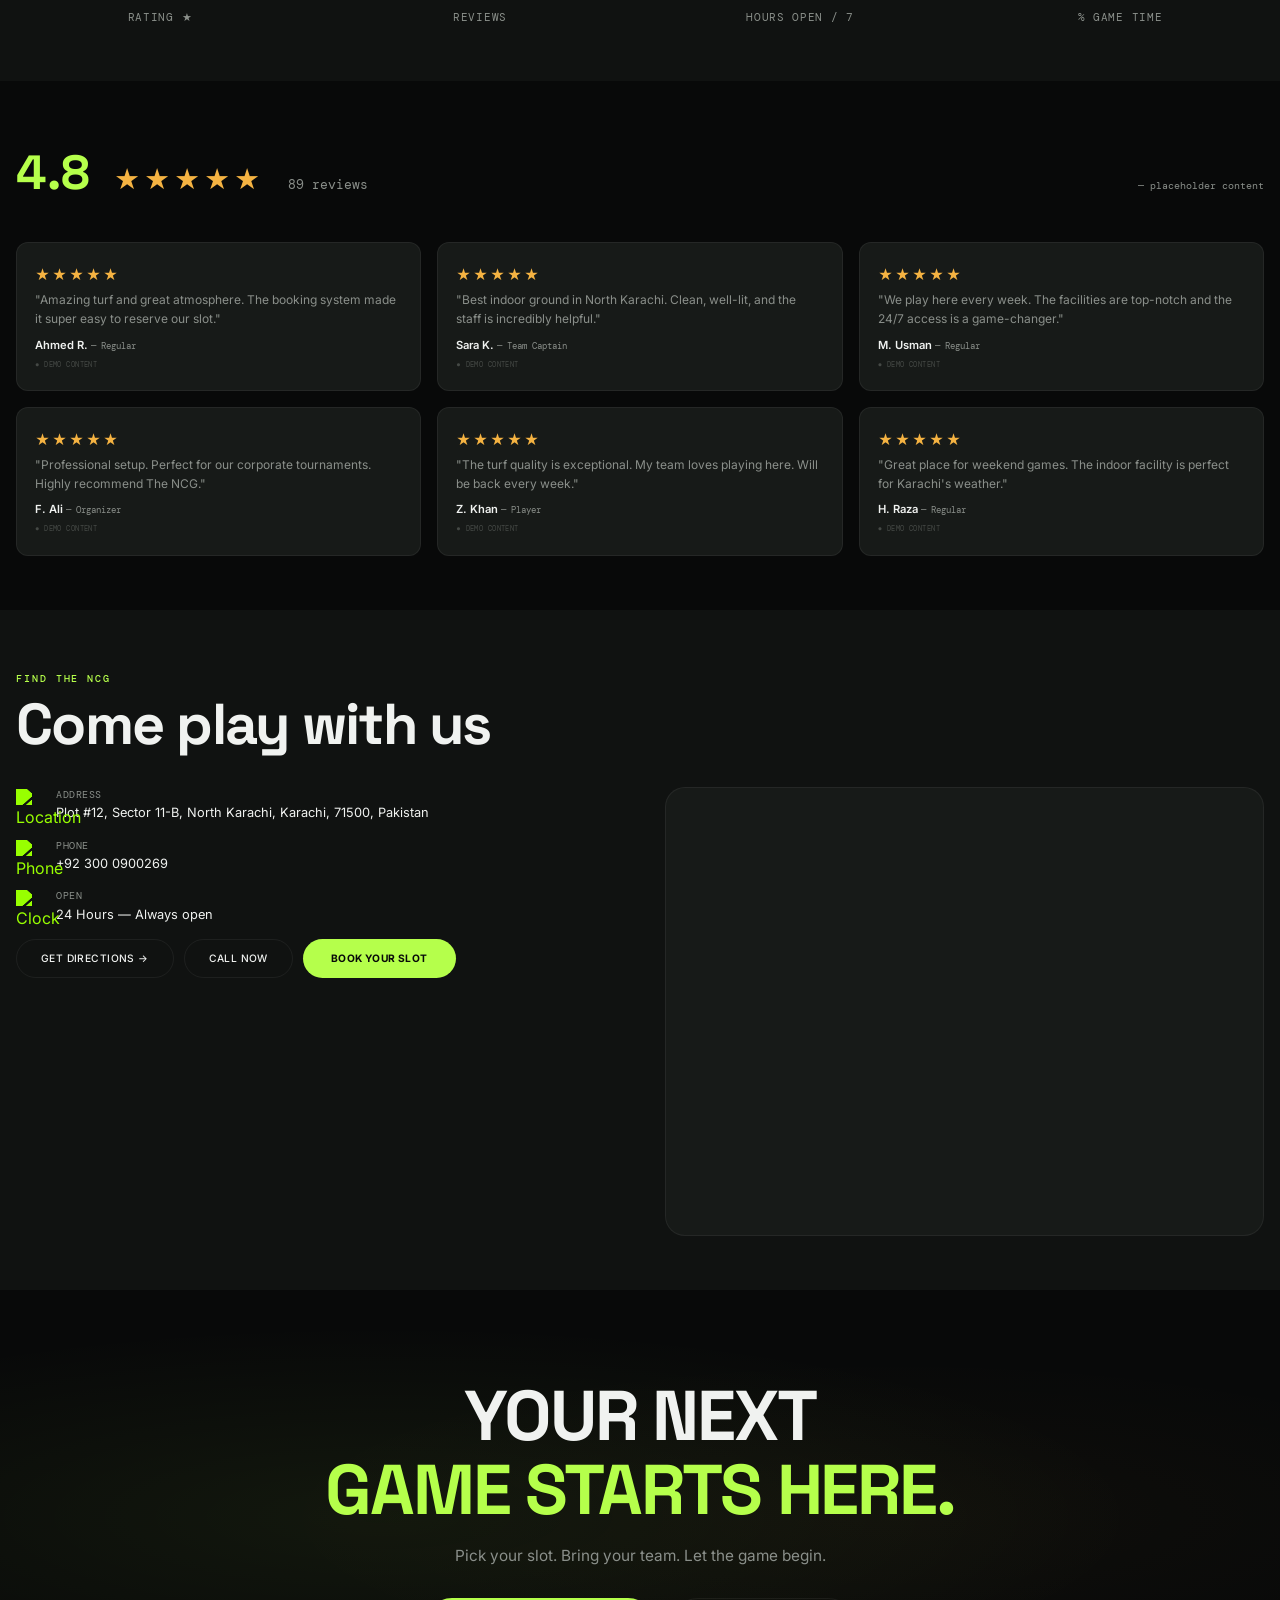
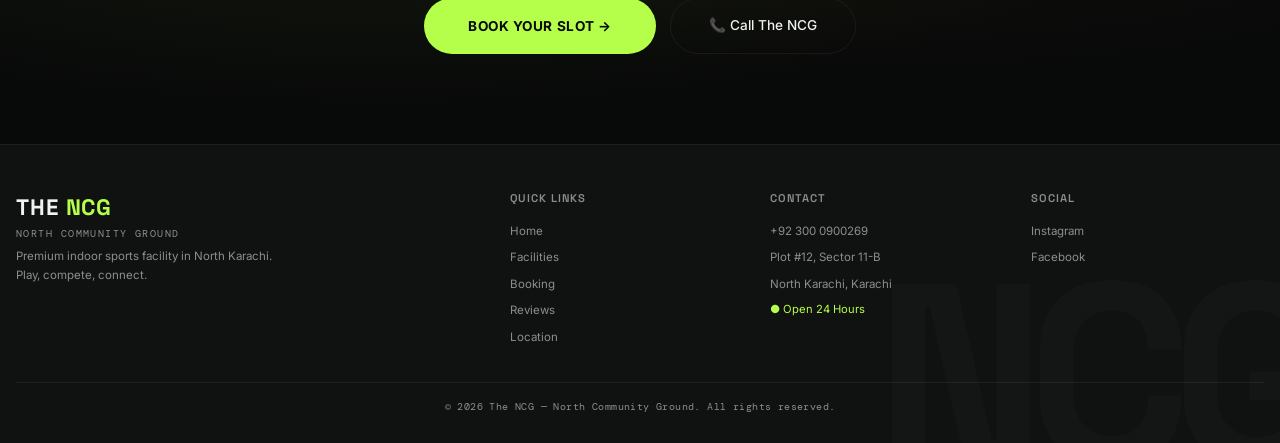
==== commit 4589e1a7: "frontend complete" ====
--- a/Frontend/index.html
+++ b/Frontend/index.html
@@ -7,13 +7,11 @@
     <meta name="description" content="Play, compete and connect at The NCG — North Community Ground in North Karachi." />
     <link rel="preconnect" href="https://fonts.googleapis.com" />
     <link rel="preconnect" href="https://fonts.gstatic.com" crossorigin />
-    <link rel="icon" href="data:image/svg+xml,<svg xmlns='http://www.w3.org/2000/svg' viewBox='0 0 100 100'><text y='.9em' font-size='90'>⚽</text></svg>" />
+    <link rel="icon" type="image/x-icon" href="../assets/images/the_ncg_logo_web_optimized (1).png">
     <link href="https://fonts.googleapis.com/css2?family=Space+Grotesk:wght@400;500;600;700&family=Inter:opsz,wght@14..32,300;14..32,400;14..32,500;14..32,600;14..32,700&family=DM+Mono:wght@300;400;500&display=swap" rel="stylesheet" />
     <style>
         /* ---------- RESET & BASE ---------- */
-        *,
-        *::before,
-        *::after {
+        *, *::before, *::after {
             margin: 0;
             padding: 0;
             box-sizing: border-box;
@@ -63,22 +61,10 @@
             max-width: 100%;
         }
 
-        .heading-font {
-            font-family: 'Space Grotesk', sans-serif;
-            font-weight: 600;
-            letter-spacing: -0.025em;
-        }
-
-        .mono {
-            font-family: 'DM Mono', monospace;
-            font-weight: 400;
-            letter-spacing: 0.04em;
-        }
-
         .container {
             max-width: 1280px;
             margin: 0 auto;
-            padding: 0 24px;
+            padding: 0 16px; /* reduced for mobile */
             width: 100%;
         }
 
@@ -106,9 +92,7 @@
             letter-spacing: 0.08em;
             color: var(--text-primary);
         }
-        #loader .brand span {
-            color: var(--lime);
-        }
+        #loader .brand span { color: var(--lime); }
         #loader .sub {
             font-size: clamp(0.5rem, 1.5vw, 0.7rem);
             letter-spacing: 0.4em;
@@ -182,7 +166,7 @@
             justify-content: space-between;
             max-width: 1280px;
             margin: 0 auto;
-            padding: 0 28px;
+            padding: 0 16px;
             width: 100%;
         }
         .navbar .logo {
@@ -198,9 +182,7 @@
             font-size: clamp(1rem, 3vw, 1.3rem);
             letter-spacing: 0.08em;
         }
-        .navbar .logo .main span {
-            color: var(--lime);
-        }
+        .navbar .logo .main span { color: var(--lime); }
         .navbar .logo .sub {
             font-size: clamp(0.4rem, 1.2vw, 0.55rem);
             letter-spacing: 0.2em;
@@ -211,9 +193,7 @@
             display: none;
         }
         @media (min-width: 640px) {
-            .navbar .logo .sub {
-                display: inline;
-            }
+            .navbar .logo .sub { display: inline; }
         }
 
         .navbar .nav-links {
@@ -315,15 +295,9 @@
         }
 
         @media (min-width: 1024px) {
-            .navbar .nav-links {
-                display: flex;
-            }
-            .navbar .cta-btn {
-                display: block;
-            }
-            .navbar .hamburger {
-                display: none;
-            }
+            .navbar .nav-links { display: flex; }
+            .navbar .cta-btn { display: block; }
+            .navbar .hamburger { display: none; }
         }
 
         /* Mobile menu */
@@ -344,9 +318,7 @@
             overflow-y: auto;
             overscroll-behavior: contain;
         }
-        .mobile-menu.open {
-            right: 0;
-        }
+        .mobile-menu.open { right: 0; }
         .mobile-menu .menu-item {
             display: flex;
             align-items: baseline;
@@ -363,29 +335,14 @@
             opacity: 0;
             animation: menuSlideIn 0.6s ease forwards;
         }
-        .mobile-menu.open .menu-item:nth-child(1) {
-            animation-delay: 0.05s;
-        }
-        .mobile-menu.open .menu-item:nth-child(2) {
-            animation-delay: 0.10s;
-        }
-        .mobile-menu.open .menu-item:nth-child(3) {
-            animation-delay: 0.15s;
-        }
-        .mobile-menu.open .menu-item:nth-child(4) {
-            animation-delay: 0.20s;
-        }
-        .mobile-menu.open .menu-item:nth-child(5) {
-            animation-delay: 0.25s;
-        }
-        .mobile-menu.open .menu-item:nth-child(6) {
-            animation-delay: 0.30s;
-        }
+        .mobile-menu.open .menu-item:nth-child(1) { animation-delay: 0.05s; }
+        .mobile-menu.open .menu-item:nth-child(2) { animation-delay: 0.10s; }
+        .mobile-menu.open .menu-item:nth-child(3) { animation-delay: 0.15s; }
+        .mobile-menu.open .menu-item:nth-child(4) { animation-delay: 0.20s; }
+        .mobile-menu.open .menu-item:nth-child(5) { animation-delay: 0.25s; }
+        .mobile-menu.open .menu-item:nth-child(6) { animation-delay: 0.30s; }
         @keyframes menuSlideIn {
-            to {
-                transform: translateX(0);
-                opacity: 1;
-            }
+            to { transform: translateX(0); opacity: 1; }
         }
         .mobile-menu .menu-item .num {
             font-family: 'DM Mono', monospace;
@@ -394,9 +351,7 @@
             opacity: 0.6;
             font-weight: 400;
         }
-        .mobile-menu .menu-item:hover {
-            color: var(--text-primary);
-        }
+        .mobile-menu .menu-item:hover { color: var(--text-primary); }
         .mobile-menu .cta-mobile {
             margin-top: 16px;
             background: var(--lime);
@@ -413,13 +368,8 @@
             text-transform: uppercase;
             letter-spacing: 0.06em;
         }
-        .mobile-menu .cta-mobile:hover {
-            transform: scale(1.02);
-        }
-
-        body.menu-open {
-            overflow: hidden;
-        }
+        .mobile-menu .cta-mobile:hover { transform: scale(1.02); }
+        body.menu-open { overflow: hidden; }
 
         /* ---------- HERO ---------- */
         .hero {
@@ -436,22 +386,23 @@
             inset: 0;
             z-index: 0;
             background:
-                radial-gradient(ellipse at 30% 50%, rgba(181, 255, 75, 0.06) 0%, transparent 60%),
-                radial-gradient(ellipse at 70% 30%, rgba(245, 179, 66, 0.03) 0%, transparent 50%);
+                radial-gradient(ellipse at 30% 50%, rgba(181,255,75,0.06) 0%, transparent 60%),
+                radial-gradient(ellipse at 70% 30%, rgba(245,179,66,0.03) 0%, transparent 50%);
         }
         .hero .hero-image-wrap {
             position: absolute;
             inset: 0;
             z-index: 0;
         }
-        .hero .hero-image-wrap img {
-            width: 100%;
-            height: 100%;
-            object-fit: cover;
-            opacity: 0.5;
-            transform: scale(1.05);
-            transition: transform 1.8s ease, opacity 1.2s ease;
-        }
+        ..hero .hero-image-wrap img {
+    width: 100%;
+    height: 100%;
+    object-fit: cover;
+    object-position: center; /* ← centers the subject */
+    opacity: 0.5;
+    transform: scale(1.05);
+    transition: transform 1.8s ease, opacity 1.2s ease;
+}
         .hero.loaded .hero-image-wrap img {
             transform: scale(1);
             opacity: 0.7;
@@ -460,6 +411,7 @@
             width: 100%;
             height: 100%;
             background: radial-gradient(ellipse at 40% 50%, var(--bg-mid) 0%, var(--bg-primary) 80%);
+            display: block;
         }
         .hero .hero-overlay-gradient {
             position: absolute;
@@ -473,7 +425,7 @@
             position: relative;
             z-index: 2;
             max-width: 820px;
-            padding: clamp(100px, 15vh, 120px) 28px clamp(40px, 5vh, 60px);
+            padding: clamp(100px, 15vh, 120px) 16px clamp(40px, 5vh, 60px);
             width: 100%;
         }
         .hero .tech-label {
@@ -486,9 +438,7 @@
             opacity: 0;
             animation: fadeInUp 1s ease 0.4s forwards;
         }
-        .hero .tech-label span {
-            color: var(--lime);
-        }
+        .hero .tech-label span { color: var(--lime); }
         .hero h1 {
             font-family: 'Space Grotesk', sans-serif;
             font-weight: 700;
@@ -504,24 +454,13 @@
             transform: translateY(40px);
             animation: heroWord 1s ease forwards;
         }
-        .hero h1 .word:nth-child(1) {
-            animation-delay: 0.3s;
-        }
-        .hero h1 .word:nth-child(2) {
-            animation-delay: 0.5s;
-        }
-        .hero h1 .word:nth-child(3) {
-            animation-delay: 0.7s;
-        }
+        .hero h1 .word:nth-child(1) { animation-delay: 0.3s; }
+        .hero h1 .word:nth-child(2) { animation-delay: 0.5s; }
+        .hero h1 .word:nth-child(3) { animation-delay: 0.7s; }
         @keyframes heroWord {
-            to {
-                opacity: 1;
-                transform: translateY(0);
-            }
-        }
-        .hero h1 .highlight {
-            color: var(--lime);
-        }
+            to { opacity: 1; transform: translateY(0); }
+        }
+        .hero h1 .highlight { color: var(--lime); }
         .hero .sub-text {
             font-size: clamp(0.9rem, 1.4vw, 1.15rem);
             color: var(--text-secondary);
@@ -580,7 +519,7 @@
             white-space: nowrap;
         }
         .hero .btn-secondary:hover {
-            background: rgba(255, 255, 255, 0.05);
+            background: rgba(255,255,255,0.05);
             border-color: var(--text-secondary);
             transform: translateY(-2px);
         }
@@ -598,9 +537,7 @@
             animation: fadeIn 1.2s ease 1.4s forwards;
         }
         @media (min-width: 1024px) {
-            .hero .floating-modules {
-                display: flex;
-            }
+            .hero .floating-modules { display: flex; }
         }
         .hero .floating-module {
             background: var(--glass-bg);
@@ -611,9 +548,7 @@
             min-width: 140px;
             transition: transform 0.4s ease;
         }
-        .hero .floating-module:hover {
-            transform: translateY(-4px);
-        }
+        .hero .floating-module:hover { transform: translateY(-4px); }
         .hero .floating-module .label {
             font-size: 0.55rem;
             text-transform: uppercase;
@@ -627,9 +562,7 @@
             font-size: 1.2rem;
             color: var(--text-primary);
         }
-        .hero .floating-module .value.lime {
-            color: var(--lime);
-        }
+        .hero .floating-module .value.lime { color: var(--lime); }
         .hero .floating-module .value .stars {
             color: var(--warm);
             font-size: 0.8rem;
@@ -660,32 +593,20 @@
             animation: scrollPulse 2.4s ease-in-out infinite;
         }
         @keyframes scrollPulse {
-            0%,
-            100% {
-                transform: scaleY(0.3);
-                opacity: 0.3;
-            }
-            50% {
-                transform: scaleY(1);
-                opacity: 1;
-            }
+            0%, 100% { transform: scaleY(0.3); opacity: 0.3; }
+            50% { transform: scaleY(1); opacity: 1; }
         }
 
         @keyframes fadeInUp {
-            to {
-                opacity: 1;
-                transform: translateY(0);
-            }
+            to { opacity: 1; transform: translateY(0); }
         }
         @keyframes fadeIn {
-            to {
-                opacity: 1;
-            }
+            to { opacity: 1; }
         }
 
         /* ---------- SECTION COMMON ---------- */
         section {
-            padding: clamp(60px, 8vh, 80px) 0;
+            padding: clamp(40px, 6vh, 60px) 0;
             position: relative;
             background: var(--bg-primary);
         }
@@ -713,20 +634,14 @@
             max-width: 560px;
             font-size: clamp(0.9rem, 1.2vw, 1.05rem);
         }
-        .section-header {
-            margin-bottom: 52px;
-        }
-        .section-header.center {
-            text-align: center;
-        }
-        .section-header.center .section-sub {
-            margin: 0 auto;
-        }
-
-        /* ---------- EXPERIENCE (FIXED MOBILE WIDTH) ---------- */
+        .section-header { margin-bottom: 32px; }
+        .section-header.center { text-align: center; }
+        .section-header.center .section-sub { margin: 0 auto; }
+
+        /* ---------- EXPERIENCE ---------- */
         #experience {
             background: var(--bg-secondary);
-            padding: clamp(60px, 10vh, 100px) 0;
+            padding: clamp(40px, 6vh, 60px) 0;
         }
         .experience-hero {
             position: relative;
@@ -736,26 +651,31 @@
             border: 1px solid var(--border-color);
             width: 100%;
             max-width: 100%;
-            aspect-ratio: 16/7;
-            min-height: 300px;
+            aspect-ratio: 16/9;
+            max-height: 420px;
+            min-height: 200px;
         }
         @media (max-width: 768px) {
             .experience-hero {
                 aspect-ratio: 4/3;
-                min-height: 200px;
+                max-height: 320px;
+                min-height: 160px;
             }
         }
         @media (max-width: 480px) {
             .experience-hero {
                 aspect-ratio: 1/1;
-                min-height: 150px;
+                max-height: 260px;
+                min-height: 140px;
             }
         }
         .experience-hero img {
-            width: 100%;
-            height: 100%;
-            object-fit: cover;
-        }
+    width: 100%;
+    height: 100%;
+    object-fit: cover;
+    object-position: center; /* ← centers the subject */
+    display: block;
+}
         .experience-hero .fallback {
             width: 100%;
             height: 100%;
@@ -764,27 +684,27 @@
         .experience-hero .overlay {
             position: absolute;
             inset: 0;
-            background: linear-gradient(0deg, var(--bg-primary) 0%, transparent 60%);
+            background: linear-gradient(0deg, rgba(8,9,9,0.85) 0%, rgba(0,0,0,0.1) 70%);
             display: flex;
             flex-direction: column;
             justify-content: flex-end;
-            padding: clamp(20px, 4vw, 40px) clamp(20px, 4vw, 36px);
+            padding: clamp(16px, 3vw, 28px) clamp(16px, 3vw, 28px);
         }
         .experience-hero .overlay h2 {
             font-family: 'Space Grotesk', sans-serif;
             font-weight: 700;
-            font-size: clamp(1.6rem, 4vw, 3.2rem);
+            font-size: clamp(1.4rem, 3.5vw, 2.6rem);
             letter-spacing: -0.03em;
             color: var(--text-primary);
         }
         .experience-hero .overlay .tags {
             display: flex;
-            gap: clamp(12px, 2vw, 24px);
-            margin-top: 12px;
+            gap: clamp(8px, 1.5vw, 16px);
+            margin-top: 8px;
             flex-wrap: wrap;
         }
         .experience-hero .overlay .tags .tag {
-            font-size: clamp(0.55rem, 0.9vw, 0.7rem);
+            font-size: clamp(0.5rem, 0.8vw, 0.65rem);
             font-family: 'DM Mono', monospace;
             color: var(--text-secondary);
             text-transform: uppercase;
@@ -795,11 +715,14 @@
             font-weight: 700;
         }
 
-        /* ---------- BOOKING (SIMPLIFIED & CLEAN) ---------- */
+        /* ============================================================
+           🚀 BOOKING SYSTEM – FULLY RESPONSIVE (FIXED)
+           ============================================================ */
         #booking {
             background: var(--bg-secondary);
             position: relative;
-            padding: clamp(60px, 10vh, 100px) 0 clamp(80px, 10vh, 120px);
+            padding: clamp(40px, 6vh, 60px) 0 clamp(70px, 10vh, 90px);
+            overflow: hidden;
         }
         #booking::before {
             content: '';
@@ -812,75 +735,97 @@
             opacity: 0.1;
         }
 
+        /* Layout – stacks on mobile, side‑by‑side on desktop */
         .booking-layout {
             display: grid;
             grid-template-columns: 1fr;
-            gap: 40px;
+            gap: 24px;
+            width: 100%;
+            max-width: 100%;
         }
         @media (min-width: 1024px) {
             .booking-layout {
                 grid-template-columns: 1.6fr 1fr;
-                gap: 60px;
-            }
-        }
-
+                gap: 40px;
+            }
+        }
+
+        /* ---- Booking Card (left side) ---- */
         .booking-card {
             background: var(--bg-card);
             border-radius: var(--radius);
-            padding: clamp(24px, 4vw, 36px) clamp(20px, 3vw, 32px);
+            padding: clamp(16px, 2.5vw, 28px);
             border: 1px solid var(--border-color);
             box-shadow: var(--shadow);
-        }
+            width: 100%;
+            max-width: 100%;
+            overflow: hidden; /* ← CRITICAL: prevents horizontal scroll */
+        }
+
         .booking-card .form-group {
-            margin-bottom: clamp(24px, 3vw, 32px);
+            margin-bottom: clamp(14px, 2vw, 22px);
         }
         .booking-card .form-group:last-of-type {
             margin-bottom: 0;
         }
+
         .booking-card label {
             display: block;
-            font-size: clamp(0.7rem, 1vw, 0.85rem);
+            font-size: clamp(0.6rem, 0.8vw, 0.75rem);
             font-weight: 600;
             text-transform: uppercase;
             letter-spacing: 0.08em;
             color: var(--text-secondary);
-            margin-bottom: 12px;
+            margin-bottom: 6px;
             font-family: 'DM Mono', monospace;
         }
+
+        /* ---- Options Grid – 2 cols on mobile, 3 on larger ---- */
         .booking-card .options-grid {
             display: grid;
             grid-template-columns: 1fr 1fr;
-            gap: 12px;
+            gap: 8px;
+            width: 100%;
         }
         @media (min-width: 480px) {
             .booking-card .options-grid {
                 grid-template-columns: repeat(3, 1fr);
-                gap: 14px;
-            }
-        }
+                gap: 10px;
+            }
+        }
+        /* On very tiny screens, keep 2 cols but tighter */
+        @media (max-width: 360px) {
+            .booking-card .options-grid {
+                gap: 5px;
+            }
+        }
+
+        /* ---- Option Buttons ---- */
         .booking-card .opt {
-            padding: clamp(14px, 2vw, 18px) clamp(10px, 1.5vw, 16px);
+            padding: clamp(8px, 1.2vw, 14px) clamp(4px, 0.8vw, 10px);
             border-radius: var(--radius-sm);
             background: var(--bg-mid);
             border: 1.5px solid transparent;
-            font-size: clamp(0.8rem, 1vw, 0.95rem);
+            font-size: clamp(0.6rem, 0.8vw, 0.85rem);
             font-weight: 500;
             color: var(--text-secondary);
             cursor: pointer;
             transition: all 0.3s ease;
             font-family: 'Inter', sans-serif;
             text-align: center;
-            line-height: 1.3;
+            line-height: 1.2;
             display: flex;
             flex-direction: column;
             align-items: center;
-            gap: 4px;
+            justify-content: center;
+            gap: 2px;
             touch-action: manipulation;
-            min-height: 56px;
+            min-height: 38px;
+            width: 100%;
         }
         .booking-card .opt .opt-icon {
-            width: clamp(24px, 3vw, 32px);
-            height: clamp(24px, 3vw, 32px);
+            width: clamp(18px, 2vw, 26px);
+            height: clamp(18px, 2vw, 26px);
             object-fit: contain;
             opacity: 0.7;
             transition: opacity 0.3s;
@@ -919,34 +864,36 @@
             border-color: var(--lime);
         }
         .booking-card .opt .badge {
-            font-size: 0.5rem;
+            font-size: 0.4rem;
             font-weight: 600;
             text-transform: uppercase;
             opacity: 0.6;
             font-family: 'DM Mono', monospace;
         }
         .booking-card .opt .sub {
-            font-size: 0.6rem;
+            font-size: 0.5rem;
             opacity: 0.6;
             display: block;
             font-weight: 400;
         }
         .booking-card .opt .label-text {
-            font-size: clamp(0.7rem, 0.9vw, 0.85rem);
-        }
-
-        /* Date picker - horizontal scroll */
+            font-size: clamp(0.55rem, 0.7vw, 0.75rem);
+        }
+
+        /* ---- Date Picker – horizontal scroll, no overflow ---- */
         .date-picker {
             display: flex;
-            gap: 10px;
+            gap: 6px;
             overflow-x: auto;
-            padding: 4px 0 12px;
+            padding: 4px 0 8px;
             scrollbar-width: thin;
             scrollbar-color: var(--bg-mid) transparent;
             -webkit-overflow-scrolling: touch;
             overscroll-behavior-x: contain;
             touch-action: pan-x;
             scroll-snap-type: x mandatory;
+            width: 100%;
+            max-width: 100%;
         }
         .date-picker::-webkit-scrollbar {
             height: 3px;
@@ -958,20 +905,27 @@
             background: var(--bg-mid);
             border-radius: 4px;
         }
+
         .date-picker .date-opt {
             flex-shrink: 0;
-            padding: clamp(10px, 1.5vw, 14px) clamp(16px, 2vw, 24px);
+            padding: clamp(4px, 0.8vw, 10px) clamp(8px, 1.2vw, 16px);
             border-radius: var(--radius-sm);
             background: var(--bg-mid);
             border: 1.5px solid transparent;
             text-align: center;
             cursor: pointer;
             transition: all 0.3s ease;
-            min-width: 60px;
+            min-width: 40px; /* reduced from 50px */
             scroll-snap-align: start;
         }
+        @media (max-width: 400px) {
+            .date-picker .date-opt {
+                min-width: 34px;
+                padding: 3px 6px;
+            }
+        }
         .date-picker .date-opt .day {
-            font-size: clamp(0.5rem, 0.8vw, 0.6rem);
+            font-size: clamp(0.35rem, 0.6vw, 0.55rem);
             text-transform: uppercase;
             color: var(--text-secondary);
             font-family: 'DM Mono', monospace;
@@ -979,7 +933,7 @@
         .date-picker .date-opt .num {
             font-family: 'Space Grotesk', sans-serif;
             font-weight: 700;
-            font-size: clamp(1.2rem, 1.8vw, 1.6rem);
+            font-size: clamp(0.8rem, 1.3vw, 1.2rem);
             color: var(--text-primary);
         }
         .date-picker .date-opt.selected {
@@ -995,64 +949,86 @@
             color: var(--bg-primary);
         }
 
-        /* Time options - clean grid */
-        #timeOptions {
-            grid-template-columns: 1fr 1fr !important;
-        }
-        @media (min-width: 480px) {
-            #timeOptions {
-                grid-template-columns: repeat(3, 1fr) !important;
-            }
-        }
-
-        /* Duration & Players - clean grid */
+        /* Time / Duration / Players – same grid rules */
+        #timeOptions,
         #durationOptions,
         #playersOptions {
             grid-template-columns: 1fr 1fr !important;
         }
         @media (min-width: 480px) {
+            #timeOptions,
             #durationOptions,
             #playersOptions {
                 grid-template-columns: repeat(3, 1fr) !important;
             }
         }
 
-        /* Booking summary - clean & clear */
+        /* ---- Legend (AVAILABLE / POPULAR / BOOKED) ---- */
+        .booking-legend {
+            display: flex;
+            gap: 12px;
+            margin-top: 6px;
+            font-size: clamp(0.4rem, 0.6vw, 0.5rem);
+            font-family: 'DM Mono', monospace;
+            color: var(--text-secondary);
+            flex-wrap: wrap;
+        }
+        .booking-legend span { display: flex; align-items: center; gap: 4px; }
+        .booking-legend .lime-dot { color: var(--lime); }
+        .booking-legend .warm-dot { color: var(--warm); }
+        .booking-legend .muted-dot { opacity: 0.3; }
+
+        /* ---- Duration + Players side‑by‑side (always 2 cols) ---- */
+        .duration-players-row {
+            display: grid;
+            grid-template-columns: 1fr 1fr;
+            gap: 14px;
+            width: 100%;
+        }
+        @media (max-width: 360px) {
+            .duration-players-row {
+                gap: 8px;
+            }
+        }
+
+        /* ---- Booking Summary (right side) ---- */
         .booking-summary {
             background: var(--bg-card);
             border-radius: var(--radius);
-            padding: clamp(24px, 3vw, 32px) clamp(24px, 3vw, 32px);
+            padding: clamp(16px, 2.5vw, 28px);
             border: 1px solid var(--border-color);
             height: fit-content;
             position: sticky;
             top: 100px;
+            width: 100%;
+            max-width: 100%;
+            overflow: hidden;
         }
         @media (max-width: 1023px) {
             .booking-summary {
                 position: static;
                 margin-top: 0;
-                padding: clamp(20px, 2.5vw, 28px) clamp(20px, 2.5vw, 28px);
             }
         }
         .booking-summary h4 {
             font-family: 'Space Grotesk', sans-serif;
             font-weight: 600;
-            font-size: clamp(0.8rem, 1vw, 0.9rem);
+            font-size: clamp(0.7rem, 0.9vw, 0.8rem);
             text-transform: uppercase;
             letter-spacing: 0.08em;
             color: var(--text-secondary);
-            margin-bottom: 20px;
+            margin-bottom: 12px;
         }
         .booking-summary .detail-row {
             display: flex;
             justify-content: space-between;
-            padding: 8px 0;
+            padding: 5px 0;
             border-bottom: 1px solid var(--border-color);
-            font-size: clamp(0.85rem, 1vw, 0.95rem);
+            font-size: clamp(0.7rem, 0.8vw, 0.85rem);
         }
         .booking-summary .detail-row .key {
             color: var(--text-secondary);
-            font-size: clamp(0.65rem, 0.8vw, 0.75rem);
+            font-size: clamp(0.5rem, 0.6vw, 0.65rem);
             text-transform: uppercase;
             font-family: 'DM Mono', monospace;
             letter-spacing: 0.04em;
@@ -1060,32 +1036,30 @@
         .booking-summary .detail-row .val {
             font-weight: 500;
             color: var(--text-primary);
-            font-size: clamp(0.85rem, 1vw, 0.95rem);
+            font-size: clamp(0.7rem, 0.8vw, 0.85rem);
         }
         .booking-summary .total {
-            margin-top: 16px;
-            padding-top: 16px;
-            border-top: 2px solid rgba(181, 255, 75, 0.1);
+            margin-top: 12px;
+            padding-top: 12px;
+            border-top: 2px solid rgba(181,255,75,0.1);
             display: flex;
             justify-content: space-between;
             font-family: 'Space Grotesk', sans-serif;
             font-weight: 700;
-            font-size: clamp(1.2rem, 1.5vw, 1.4rem);
+            font-size: clamp(1rem, 1.3vw, 1.2rem);
             color: var(--text-primary);
         }
-        .booking-summary .total .amount {
-            color: var(--lime);
-        }
+        .booking-summary .total .amount { color: var(--lime); }
         .booking-summary .btn-continue {
             width: 100%;
-            margin-top: 20px;
+            margin-top: 14px;
             background: var(--lime);
             color: var(--charcoal);
             border: none;
-            padding: clamp(16px, 2vw, 18px);
+            padding: clamp(12px, 1.5vw, 16px);
             border-radius: 50px;
             font-weight: 700;
-            font-size: clamp(0.85rem, 1vw, 0.95rem);
+            font-size: clamp(0.7rem, 0.9vw, 0.85rem);
             font-family: 'Inter', sans-serif;
             cursor: pointer;
             transition: transform 0.3s ease, box-shadow 0.3s ease;
@@ -1103,7 +1077,7 @@
             box-shadow: none;
         }
 
-        /* Sticky booking bar - clean & simple */
+        /* ---- Sticky Bottom Bar ---- */
         .sticky-booking-bar {
             display: none;
             position: fixed;
@@ -1114,28 +1088,24 @@
             background: var(--glass-bg);
             backdrop-filter: blur(20px);
             border-top: 1px solid var(--border-color);
-            padding: 12px 20px;
-            padding-bottom: max(12px, env(safe-area-inset-bottom));
+            padding: 8px 16px;
+            padding-bottom: max(8px, env(safe-area-inset-bottom));
             justify-content: space-between;
             align-items: center;
             gap: 12px;
         }
         @media (max-width: 1023px) {
-            .sticky-booking-bar {
-                display: flex;
-            }
-            #booking {
-                padding-bottom: clamp(80px, 12vh, 100px);
-            }
+            .sticky-booking-bar { display: flex; }
+            #booking { padding-bottom: clamp(70px, 10vh, 90px); }
         }
         .sticky-booking-bar .info .price {
             font-family: 'Space Grotesk', sans-serif;
             font-weight: 700;
-            font-size: clamp(1rem, 1.8vw, 1.2rem);
+            font-size: clamp(0.9rem, 1.5vw, 1.1rem);
             color: var(--lime);
         }
         .sticky-booking-bar .info .desc {
-            font-size: clamp(0.55rem, 0.8vw, 0.7rem);
+            font-size: clamp(0.45rem, 0.6vw, 0.6rem);
             color: var(--text-secondary);
             font-family: 'DM Mono', monospace;
         }
@@ -1143,10 +1113,10 @@
             background: var(--lime);
             color: var(--charcoal);
             border: none;
-            padding: clamp(10px, 1.2vw, 14px) clamp(20px, 2.5vw, 32px);
+            padding: clamp(6px, 0.8vw, 12px) clamp(14px, 1.5vw, 24px);
             border-radius: 50px;
             font-weight: 700;
-            font-size: clamp(0.65rem, 0.9vw, 0.8rem);
+            font-size: clamp(0.55rem, 0.7vw, 0.7rem);
             font-family: 'Inter', sans-serif;
             cursor: pointer;
             text-transform: uppercase;
@@ -1162,57 +1132,51 @@
         /* ---------- FACILITIES ---------- */
         #facilities {
             background: var(--bg-primary);
-            padding: clamp(60px, 10vh, 100px) 0;
+            padding: clamp(40px, 6vh, 60px) 0;
         }
         .facility-editorial {
             display: flex;
             flex-direction: column;
-            gap: clamp(40px, 6vh, 60px);
+            gap: clamp(30px, 4vh, 40px);
         }
         .facility-editorial .item {
             display: grid;
             grid-template-columns: 1fr;
-            gap: 24px;
+            gap: 20px;
             align-items: center;
         }
         @media (min-width: 768px) {
             .facility-editorial .item {
                 grid-template-columns: 1fr 1fr;
-                gap: 40px;
-            }
-            .facility-editorial .item:nth-child(even) {
-                direction: rtl;
-            }
-            .facility-editorial .item:nth-child(even) .info {
-                direction: ltr;
-            }
+                gap: 30px;
+            }
+            .facility-editorial .item:nth-child(even) { direction: rtl; }
+            .facility-editorial .item:nth-child(even) .info { direction: ltr; }
         }
         .facility-editorial .item .image-wrap {
-            border-radius: var(--radius);
-            overflow: hidden;
-            aspect-ratio: 4/3;
-            background: var(--bg-card);
-            border: 1px solid var(--border-color);
-            position: relative;
-        }
-        .facility-editorial .item .image-wrap img {
-            width: 100%;
-            height: 100%;
-            object-fit: cover;
-            transition: transform 0.8s ease;
-        }
-        .facility-editorial .item .image-wrap:hover img {
-            transform: scale(1.04);
-        }
-        .facility-editorial .item .image-wrap .fallback {
-            width: 100%;
-            height: 100%;
-            background: linear-gradient(135deg, var(--bg-mid), var(--bg-primary));
-        }
+    border-radius: var(--radius);
+    overflow: hidden;
+    aspect-ratio: 4/3;
+    background: var(--bg-card);
+    border: 1px solid var(--border-color);
+    position: relative;
+    width: 100%;
+}
+
+.facility-editorial .item .image-wrap img {
+    width: 100%;
+    height: 100%;
+    object-fit: cover;
+    object-position: center; /* ← centers the subject for ALL facility images */
+    display: block;
+    transition: transform 0.8s cubic-bezier(0.25, 0.46, 0.45, 0.94);
+}
+
+/* Remove the old nth-child object-position rules – they are no longer needed */
         .facility-editorial .item .info .number {
             font-family: 'Space Grotesk', sans-serif;
             font-weight: 700;
-            font-size: clamp(2rem, 4vw, 3rem);
+            font-size: clamp(1.8rem, 3.5vw, 2.8rem);
             color: var(--lime);
             opacity: 0.2;
             line-height: 1;
@@ -1221,7 +1185,7 @@
         .facility-editorial .item .info h3 {
             font-family: 'Space Grotesk', sans-serif;
             font-weight: 700;
-            font-size: clamp(1.4rem, 3vw, 2.4rem);
+            font-size: clamp(1.3rem, 2.5vw, 2rem);
             letter-spacing: -0.02em;
             margin-bottom: 6px;
             color: var(--text-primary);
@@ -1229,7 +1193,7 @@
         .facility-editorial .item .info p {
             color: var(--text-secondary);
             max-width: 400px;
-            font-size: clamp(0.85rem, 1.2vw, 0.95rem);
+            font-size: clamp(0.8rem, 1vw, 0.9rem);
         }
         .facility-editorial .item .info .arrow-link {
             display: inline-flex;
@@ -1238,23 +1202,21 @@
             color: var(--lime);
             text-decoration: none;
             font-weight: 600;
-            font-size: clamp(0.75rem, 1vw, 0.85rem);
-            margin-top: 12px;
+            font-size: clamp(0.7rem, 0.9vw, 0.8rem);
+            margin-top: 10px;
             transition: gap 0.3s ease;
         }
-        .facility-editorial .item .info .arrow-link:hover {
-            gap: 18px;
-        }
+        .facility-editorial .item .info .arrow-link:hover { gap: 18px; }
         .facility-editorial .item .info .arrow-link .arrow-icon {
-            width: 20px;
-            height: 20px;
+            width: 18px;
+            height: 18px;
             object-fit: contain;
         }
 
         /* ---------- WHY NCG ---------- */
         #why {
             background: var(--bg-primary);
-            padding: clamp(60px, 10vh, 100px) 0;
+            padding: clamp(40px, 6vh, 60px) 0;
         }
         .why-statement {
             font-family: 'Space Grotesk', sans-serif;
@@ -1263,23 +1225,21 @@
             letter-spacing: -0.03em;
             line-height: 1.05;
             max-width: 700px;
-            margin-bottom: 48px;
+            margin-bottom: 40px;
             color: var(--text-primary);
         }
-        .why-statement .lime {
-            color: var(--lime);
-        }
+        .why-statement .lime { color: var(--lime); }
         .why-list {
             display: flex;
             flex-direction: column;
-            gap: 8px;
+            gap: 6px;
             max-width: 600px;
         }
         .why-list .item {
             display: flex;
             align-items: center;
             gap: clamp(12px, 2vw, 20px);
-            padding: clamp(12px, 1.5vw, 14px) clamp(16px, 2vw, 20px);
+            padding: clamp(10px, 1.2vw, 12px) clamp(14px, 1.5vw, 18px);
             border-radius: var(--radius-sm);
             border-left: 2px solid transparent;
             transition: all 0.4s ease;
@@ -1288,37 +1248,33 @@
         }
         .why-list .item .num {
             font-family: 'DM Mono', monospace;
-            font-size: clamp(0.6rem, 0.9vw, 0.7rem);
+            font-size: clamp(0.55rem, 0.8vw, 0.65rem);
             color: var(--text-secondary);
             min-width: 28px;
         }
         .why-list .item .text {
             font-weight: 500;
-            font-size: clamp(0.85rem, 1.2vw, 1rem);
+            font-size: clamp(0.8rem, 1.1vw, 0.95rem);
         }
         .why-list .item .desc {
-            font-size: clamp(0.7rem, 0.9vw, 0.8rem);
+            font-size: clamp(0.65rem, 0.8vw, 0.75rem);
             color: var(--text-secondary);
             margin-left: auto;
             display: none;
         }
         @media (min-width: 640px) {
-            .why-list .item .desc {
-                display: block;
-            }
+            .why-list .item .desc { display: block; }
         }
         .why-list .item.active {
             border-left-color: var(--lime);
-            background: rgba(181, 255, 75, 0.04);
-        }
-        .why-list .item.active .num {
-            color: var(--lime);
-        }
+            background: rgba(181,255,75,0.04);
+        }
+        .why-list .item.active .num { color: var(--lime); }
 
         /* ---------- STATISTICS ---------- */
         #stats {
             background: var(--bg-secondary);
-            padding: clamp(50px, 8vh, 80px) 0;
+            padding: clamp(40px, 6vh, 60px) 0;
         }
         .stats-grid {
             display: grid;
@@ -1327,9 +1283,7 @@
             text-align: center;
         }
         @media (min-width: 640px) {
-            .stats-grid {
-                grid-template-columns: repeat(4, 1fr);
-            }
+            .stats-grid { grid-template-columns: repeat(4, 1fr); }
         }
         .stat-block .number {
             font-family: 'Space Grotesk', sans-serif;
@@ -1350,14 +1304,14 @@
         /* ---------- REVIEWS ---------- */
         #reviews {
             background: var(--bg-primary);
-            padding: clamp(60px, 10vh, 100px) 0;
+            padding: clamp(40px, 6vh, 60px) 0;
         }
         .reviews-header {
             display: flex;
             align-items: baseline;
             gap: clamp(12px, 2vw, 24px);
             flex-wrap: wrap;
-            margin-bottom: 40px;
+            margin-bottom: 30px;
         }
         .reviews-header .big-rating {
             font-family: 'Space Grotesk', sans-serif;
@@ -1375,26 +1329,21 @@
             color: var(--text-secondary);
             font-size: clamp(0.7rem, 1vw, 0.8rem);
         }
-
         .reviews-grid {
             display: grid;
             grid-template-columns: 1fr;
-            gap: 20px;
+            gap: 16px;
         }
         @media (min-width: 640px) {
-            .reviews-grid {
-                grid-template-columns: repeat(2, 1fr);
-            }
+            .reviews-grid { grid-template-columns: repeat(2, 1fr); }
         }
         @media (min-width: 1024px) {
-            .reviews-grid {
-                grid-template-columns: repeat(3, 1fr);
-            }
+            .reviews-grid { grid-template-columns: repeat(3, 1fr); }
         }
         .review-card {
             background: var(--bg-card);
             border-radius: var(--radius-sm);
-            padding: clamp(20px, 2.5vw, 24px) clamp(18px, 2vw, 22px);
+            padding: clamp(16px, 2vw, 20px) clamp(14px, 1.8vw, 18px);
             border: 1px solid var(--border-color);
             transition: transform 0.3s ease, box-shadow 0.3s ease;
         }
@@ -1406,61 +1355,61 @@
             color: var(--warm);
             font-size: clamp(0.8rem, 1.2vw, 0.9rem);
             letter-spacing: 2px;
-            margin-bottom: 6px;
+            margin-bottom: 4px;
         }
         .review-card .quote {
-            font-size: clamp(0.8rem, 1vw, 0.9rem);
+            font-size: clamp(0.75rem, 0.9vw, 0.85rem);
             color: var(--text-secondary);
             line-height: 1.6;
-            margin-bottom: 10px;
+            margin-bottom: 8px;
         }
         .review-card .name {
             font-weight: 600;
-            font-size: clamp(0.75rem, 0.9vw, 0.85rem);
+            font-size: clamp(0.7rem, 0.8vw, 0.8rem);
             color: var(--text-primary);
         }
         .review-card .name .sub {
             font-weight: 400;
             color: var(--text-secondary);
-            font-size: clamp(0.6rem, 0.8vw, 0.7rem);
+            font-size: clamp(0.55rem, 0.7vw, 0.65rem);
             font-family: 'DM Mono', monospace;
         }
         .review-card .demo-badge {
-            font-size: 0.5rem;
+            font-size: 0.45rem;
             text-transform: uppercase;
             color: var(--text-secondary);
             font-family: 'DM Mono', monospace;
             letter-spacing: 0.06em;
-            margin-top: 6px;
+            margin-top: 4px;
             opacity: 0.4;
         }
 
         /* ---------- LOCATION ---------- */
         #location {
             background: var(--bg-secondary);
-            padding: clamp(60px, 10vh, 100px) 0;
+            padding: clamp(40px, 6vh, 60px) 0;
         }
         .location-grid {
             display: grid;
             grid-template-columns: 1fr;
-            gap: 40px;
+            gap: 30px;
         }
         @media (min-width: 1024px) {
             .location-grid {
                 grid-template-columns: 1fr 1fr;
-                gap: 60px;
+                gap: 50px;
             }
         }
         .location-info .detail {
             display: flex;
             align-items: flex-start;
             gap: 14px;
-            margin-bottom: 16px;
+            margin-bottom: 14px;
         }
         .location-info .detail .icon-wrap {
             flex-shrink: 0;
-            width: 28px;
-            height: 28px;
+            width: 26px;
+            height: 26px;
             margin-top: 2px;
         }
         .location-info .detail .icon-wrap img {
@@ -1479,23 +1428,23 @@
             margin-bottom: 1px;
         }
         .location-info .detail .text {
-            font-size: clamp(0.85rem, 1.2vw, 0.95rem);
+            font-size: clamp(0.8rem, 1vw, 0.9rem);
             color: var(--text-primary);
         }
         .location-info .btn-group {
             display: flex;
             flex-wrap: wrap;
-            gap: 12px;
-            margin-top: 16px;
+            gap: 10px;
+            margin-top: 14px;
         }
         .location-info .btn-group .btn-outline {
             background: transparent;
             border: 1px solid var(--border-color);
             color: var(--text-primary);
-            padding: clamp(10px, 1.5vw, 12px) clamp(20px, 3vw, 28px);
+            padding: clamp(8px, 1.2vw, 10px) clamp(16px, 2vw, 24px);
             border-radius: 50px;
             font-weight: 500;
-            font-size: clamp(0.65rem, 1vw, 0.75rem);
+            font-size: clamp(0.6rem, 0.8vw, 0.7rem);
             font-family: 'Inter', sans-serif;
             cursor: pointer;
             transition: all 0.3s ease;
@@ -1516,10 +1465,10 @@
             background: var(--lime);
             color: var(--charcoal);
             border: none;
-            padding: clamp(10px, 1.5vw, 12px) clamp(24px, 3vw, 32px);
+            padding: clamp(8px, 1.2vw, 10px) clamp(20px, 2.5vw, 28px);
             border-radius: 50px;
             font-weight: 700;
-            font-size: clamp(0.65rem, 1vw, 0.75rem);
+            font-size: clamp(0.6rem, 0.8vw, 0.7rem);
             font-family: 'Inter', sans-serif;
             cursor: pointer;
             transition: transform 0.3s ease, box-shadow 0.3s ease;
@@ -1562,7 +1511,7 @@
 
         /* ---------- FINAL CTA ---------- */
         #final-cta {
-            padding: clamp(80px, 12vh, 120px) 0;
+            padding: clamp(60px, 10vh, 90px) 0;
             background: var(--bg-primary);
             position: relative;
             overflow: hidden;
@@ -1572,8 +1521,8 @@
             inset: 0;
             z-index: 0;
             background:
-                radial-gradient(ellipse at 30% 50%, rgba(181, 255, 75, 0.06) 0%, transparent 60%),
-                radial-gradient(ellipse at 70% 50%, rgba(245, 179, 66, 0.03) 0%, transparent 50%);
+                radial-gradient(ellipse at 30% 50%, rgba(181,255,75,0.06) 0%, transparent 60%),
+                radial-gradient(ellipse at 70% 50%, rgba(245,179,66,0.03) 0%, transparent 50%);
         }
         #final-cta .content {
             position: relative;
@@ -1591,13 +1540,11 @@
             margin-bottom: 16px;
             color: var(--text-primary);
         }
-        #final-cta h2 .lime {
-            color: var(--lime);
-        }
+        #final-cta h2 .lime { color: var(--lime); }
         #final-cta p {
             color: var(--text-secondary);
             font-size: clamp(0.9rem, 1.2vw, 1.05rem);
-            margin-bottom: 36px;
+            margin-bottom: 30px;
         }
         #final-cta .btn-group {
             display: flex;
@@ -1651,7 +1598,7 @@
         footer {
             background: var(--bg-secondary);
             border-top: 1px solid var(--border-color);
-            padding: clamp(40px, 6vh, 60px) 0 clamp(24px, 3vh, 32px);
+            padding: clamp(32px, 5vh, 48px) 0 clamp(20px, 3vh, 28px);
             position: relative;
             overflow: hidden;
         }
@@ -1671,19 +1618,15 @@
         footer .grid {
             display: grid;
             grid-template-columns: 1fr 1fr;
-            gap: 32px;
+            gap: 28px;
             position: relative;
             z-index: 1;
         }
         @media (min-width: 640px) {
-            footer .grid {
-                grid-template-columns: 2fr 1fr 1fr;
-            }
+            footer .grid { grid-template-columns: 2fr 1fr 1fr; }
         }
         @media (min-width: 1024px) {
-            footer .grid {
-                grid-template-columns: 2fr 1fr 1fr 1fr;
-            }
+            footer .grid { grid-template-columns: 2fr 1fr 1fr 1fr; }
         }
         footer .brand h3 {
             font-family: 'Space Grotesk', sans-serif;
@@ -1692,16 +1635,14 @@
             letter-spacing: 0.04em;
             color: var(--text-primary);
         }
-        footer .brand h3 span {
-            color: var(--lime);
-        }
+        footer .brand h3 span { color: var(--lime); }
         footer .brand .sub {
             font-size: clamp(0.5rem, 0.8vw, 0.6rem);
             color: var(--text-secondary);
             letter-spacing: 0.15em;
             text-transform: uppercase;
             font-family: 'DM Mono', monospace;
-            margin-bottom: 8px;
+            margin-bottom: 6px;
         }
         footer .brand p {
             color: var(--text-secondary);
@@ -1715,10 +1656,9 @@
             text-transform: uppercase;
             letter-spacing: 0.08em;
             color: var(--text-secondary);
-            margin-bottom: 12px;
-        }
-        footer .col a,
-        footer .col span {
+            margin-bottom: 10px;
+        }
+        footer .col a, footer .col span {
             display: block;
             color: var(--text-secondary);
             text-decoration: none;
@@ -1726,12 +1666,10 @@
             padding: 4px 0;
             transition: color 0.3s;
         }
-        footer .col a:hover {
-            color: var(--text-primary);
-        }
+        footer .col a:hover { color: var(--text-primary); }
         footer .bottom {
-            margin-top: 40px;
-            padding-top: 20px;
+            margin-top: 32px;
+            padding-top: 16px;
             border-top: 1px solid var(--border-color);
             text-align: center;
             font-size: clamp(0.55rem, 0.8vw, 0.65rem);
@@ -1747,7 +1685,7 @@
             position: fixed;
             inset: 0;
             z-index: 99999;
-            background: rgba(0, 0, 0, 0.7);
+            background: rgba(0,0,0,0.7);
             backdrop-filter: blur(16px);
             display: flex;
             align-items: center;
@@ -1764,7 +1702,7 @@
         .modal {
             background: var(--bg-card);
             border-radius: var(--radius);
-            padding: clamp(28px, 4vw, 40px) clamp(20px, 3vw, 36px);
+            padding: clamp(24px, 3vw, 32px) clamp(20px, 2.5vw, 28px);
             max-width: 480px;
             width: 100%;
             border: 1px solid var(--border-color);
@@ -1781,39 +1719,39 @@
         .modal h3 {
             font-family: 'Space Grotesk', sans-serif;
             font-weight: 700;
-            font-size: clamp(1.3rem, 2.5vw, 1.6rem);
+            font-size: clamp(1.2rem, 2vw, 1.4rem);
             margin-bottom: 4px;
             color: var(--text-primary);
         }
         .modal .sub {
             color: var(--text-secondary);
-            font-size: clamp(0.75rem, 1vw, 0.85rem);
-            margin-bottom: 20px;
+            font-size: clamp(0.7rem, 0.9vw, 0.8rem);
+            margin-bottom: 16px;
         }
         .modal .summary-demo {
             background: var(--bg-primary);
             border-radius: var(--radius-sm);
-            padding: 16px 20px;
-            margin-bottom: 24px;
+            padding: 14px 16px;
+            margin-bottom: 20px;
             border: 1px solid var(--border-color);
         }
         .modal .summary-demo .row {
             display: flex;
             justify-content: space-between;
             padding: 4px 0;
-            font-size: clamp(0.75rem, 1vw, 0.85rem);
+            font-size: clamp(0.7rem, 0.9vw, 0.8rem);
             color: var(--text-primary);
         }
         .modal .summary-demo .row .key {
             color: var(--text-secondary);
             font-family: 'DM Mono', monospace;
-            font-size: clamp(0.55rem, 0.8vw, 0.65rem);
+            font-size: clamp(0.5rem, 0.7vw, 0.6rem);
             text-transform: uppercase;
             letter-spacing: 0.04em;
         }
         .modal .btn-group {
             display: flex;
-            gap: 12px;
+            gap: 10px;
             flex-wrap: wrap;
         }
         .modal .btn-group .btn-close {
@@ -1821,13 +1759,13 @@
             background: transparent;
             border: 1px solid var(--border-color);
             color: var(--text-primary);
-            padding: 12px;
+            padding: 10px;
             border-radius: 50px;
             font-weight: 500;
             cursor: pointer;
             transition: background 0.3s;
             font-family: 'Inter', sans-serif;
-            font-size: clamp(0.7rem, 0.9vw, 0.8rem);
+            font-size: clamp(0.65rem, 0.8vw, 0.75rem);
         }
         .modal .btn-group .btn-close:hover {
             background: var(--bg-mid);
@@ -1837,13 +1775,13 @@
             background: #25D366;
             color: #fff;
             border: none;
-            padding: 12px;
+            padding: 10px;
             border-radius: 50px;
             font-weight: 700;
             cursor: pointer;
             transition: transform 0.3s ease, box-shadow 0.3s ease;
             font-family: 'Inter', sans-serif;
-            font-size: clamp(0.7rem, 0.9vw, 0.8rem);
+            font-size: clamp(0.65rem, 0.8vw, 0.75rem);
             display: inline-flex;
             align-items: center;
             justify-content: center;
@@ -1853,7 +1791,7 @@
         }
         .modal .btn-group .btn-whatsapp:hover {
             transform: scale(1.02);
-            box-shadow: 0 0 30px rgba(37, 211, 102, 0.25);
+            box-shadow: 0 0 30px rgba(37,211,102,0.25);
         }
 
         /* ---------- EXTRA SMALL SCREENS ---------- */
@@ -1864,22 +1802,22 @@
             }
             .booking-card .options-grid {
                 grid-template-columns: 1fr 1fr !important;
-                gap: 8px;
+                gap: 4px;
             }
             .booking-card .opt {
+                font-size: 0.6rem;
+                padding: 6px 3px;
+                min-height: 32px;
+            }
+            .date-picker .date-opt {
+                min-width: 32px;
+                padding: 3px 4px;
+            }
+            .date-picker .date-opt .num {
                 font-size: 0.7rem;
-                padding: 10px 6px;
-                min-height: 44px;
-            }
-            .date-picker .date-opt {
-                min-width: 44px;
-                padding: 6px 10px;
-            }
-            .date-picker .date-opt .num {
-                font-size: 0.9rem;
             }
             .sticky-booking-bar .info .desc {
-                font-size: 0.5rem;
+                font-size: 0.4rem;
             }
             .hero .cta-group .btn-primary,
             .hero .cta-group .btn-secondary {
@@ -1894,50 +1832,50 @@
                 justify-content: center;
             }
             .booking-summary {
-                padding: 16px;
+                padding: 12px;
             }
             .booking-summary .detail-row {
-                font-size: 0.75rem;
-                padding: 6px 0;
+                font-size: 0.65rem;
+                padding: 3px 0;
             }
             .booking-summary .total {
-                font-size: 1rem;
+                font-size: 0.85rem;
             }
             .booking-summary .btn-continue {
-                font-size: 0.7rem;
-                padding: 12px;
+                font-size: 0.6rem;
+                padding: 8px;
             }
         }
 
         @media (max-width: 380px) {
             .booking-card {
-                padding: 16px 12px;
+                padding: 10px 8px;
             }
             .date-picker {
+                gap: 4px;
+            }
+            .date-picker .date-opt {
+                padding: 3px 4px;
+                min-width: 30px;
+            }
+            .date-picker .date-opt .num {
+                font-size: 0.65rem;
+            }
+            .date-picker .date-opt .day {
+                font-size: 0.3rem;
+            }
+        }
+
+        @media (min-width: 381px) and (max-width: 480px) {
+            .booking-card .options-grid {
                 gap: 6px;
+            }
+            .booking-card .opt {
+                padding: 8px 6px;
+                min-height: 38px;
             }
             .date-picker .date-opt {
                 padding: 4px 8px;
-                min-width: 38px;
-            }
-            .date-picker .date-opt .num {
-                font-size: 0.8rem;
-            }
-            .date-picker .date-opt .day {
-                font-size: 0.4rem;
-            }
-        }
-
-        @media (min-width: 381px) and (max-width: 480px) {
-            .booking-card .options-grid {
-                gap: 10px;
-            }
-            .booking-card .opt {
-                padding: 12px 10px;
-                min-height: 52px;
-            }
-            .date-picker .date-opt {
-                padding: 8px 14px;
             }
         }
 
@@ -1966,11 +1904,28 @@
                 opacity: 0.7;
             }
         }
+
+        /* Fix: hide broken image icon when src is empty */
+        img:not([src]), img[src=""], img[src="#"] {
+            opacity: 0;
+        }
+        .image-wrap img:not([src]), .image-wrap img[src=""], .image-wrap img[src="#"] {
+            opacity: 0;
+        }
+        .image-wrap .fallback {
+            display: block;
+        }
+        .hero-image-wrap .fallback {
+            display: block;
+        }
+        .experience-hero .fallback {
+            display: block;
+        }
     </style>
 </head>
 <body>
 
-    <!-- LOADER -->
+    <!-- ================= LOADER ================= -->
     <div id="loader" role="status" aria-label="Loading">
         <div class="brand">THE <span>NCG</span></div>
         <div class="sub">North Community Ground</div>
@@ -1980,7 +1935,7 @@
     <!-- GRAIN -->
     <div class="grain" aria-hidden="true"></div>
 
-    <!-- MOBILE MENU -->
+    <!-- ================= MOBILE MENU ================= -->
     <nav class="mobile-menu" id="mobileMenu" role="navigation" aria-label="Mobile navigation">
         <a href="#home" class="menu-item" data-nav><span class="num">01</span> HOME</a>
         <a href="#facilities" class="menu-item" data-nav><span class="num">02</span> FACILITIES</a>
@@ -1990,7 +1945,7 @@
         <button type="button" class="cta-mobile" data-nav-cta>BOOK NOW</button>
     </nav>
 
-    <!-- NAVBAR -->
+    <!-- ================= NAVBAR ================= -->
     <header class="navbar" id="navbar" role="banner">
         <div class="inner">
             <a href="#home" class="logo" aria-label="The NCG Home">
@@ -2011,12 +1966,11 @@
         </div>
     </header>
 
-    <!-- ===== HERO ===== -->
+    <!-- ================= HERO ================= -->
     <section class="hero" id="home">
         <div class="hero-bg"></div>
         <div class="hero-image-wrap">
-            <!-- Replace src with actual hero image -->
-            <img src="" alt="The NCG indoor sports facility" />
+            <img src="../assets/images/hero image.png" alt="The NCG indoor sports facility" />
             <div class="fallback"></div>
         </div>
         <div class="hero-overlay-gradient"></div>
@@ -2061,7 +2015,7 @@
         </div>
     </section>
 
-    <!-- ===== BOOKING (SIMPLIFIED) ===== -->
+    <!-- ================= BOOKING ================= -->
     <section id="booking" aria-label="Booking">
         <div class="container">
             <div class="section-header">
@@ -2070,6 +2024,7 @@
             </div>
 
             <div class="booking-layout">
+                <!-- Booking Card -->
                 <div class="booking-card" id="bookingWidget">
                     <!-- Facility -->
                     <div class="form-group">
@@ -2106,15 +2061,15 @@
                     <div class="form-group">
                         <label>Choose Time</label>
                         <div class="options-grid" id="timeOptions"></div>
-                        <div style="display:flex;gap:16px;margin-top:10px;font-size:0.55rem;font-family:'DM Mono',monospace;color:var(--text-secondary);flex-wrap:wrap;">
-                            <span>● AVAILABLE</span>
-                            <span style="color:var(--warm);">● POPULAR</span>
-                            <span style="opacity:0.3;">● BOOKED</span>
+                        <div class="booking-legend">
+                            <span><span class="lime-dot">●</span> AVAILABLE</span>
+                            <span><span class="warm-dot">●</span> POPULAR</span>
+                            <span><span class="muted-dot">●</span> BOOKED</span>
                         </div>
                     </div>
 
                     <!-- Duration & Players -->
-                    <div style="display:grid;grid-template-columns:1fr 1fr;gap:16px;">
+                    <div class="duration-players-row">
                         <div class="form-group">
                             <label>Duration</label>
                             <div class="options-grid" id="durationOptions">
@@ -2136,6 +2091,7 @@
                     </div>
                 </div>
 
+                <!-- Booking Summary -->
                 <div class="booking-summary" id="bookingSummary">
                     <h4>YOUR GAME</h4>
                     <div id="summaryDetails">
@@ -2154,6 +2110,7 @@
             </div>
         </div>
 
+        <!-- Sticky Bottom Bar -->
         <div class="sticky-booking-bar" id="stickyBar">
             <div class="info">
                 <span class="price" id="stickyPrice">PKR 2,500</span>
@@ -2163,7 +2120,7 @@
         </div>
     </section>
 
-    <!-- ===== FACILITIES ===== -->
+    <!-- ================= FACILITIES ================= -->
     <section id="facilities" aria-label="Facilities">
         <div class="container">
             <div class="section-header">
@@ -2173,7 +2130,7 @@
             <div class="facility-editorial">
                 <div class="item reveal">
                     <div class="image-wrap">
-                        <img src="" alt="Football / Futsal" />
+                        <img src="../assets/images/football.jpg" alt="Football / Futsal facility at The NCG" />
                         <div class="fallback"></div>
                     </div>
                     <div class="info">
@@ -2188,7 +2145,7 @@
                 </div>
                 <div class="item reveal">
                     <div class="image-wrap">
-                        <img src="" alt="Cricket" />
+                        <img src="../assets/images/cricket_new.jpg" alt="Cricket facility at The NCG" />
                         <div class="fallback"></div>
                     </div>
                     <div class="info">
@@ -2203,7 +2160,7 @@
                 </div>
                 <div class="item reveal">
                     <div class="image-wrap">
-                        <img src="" alt="Training" />
+                        <img src="../assets/images/padel_new.jpg" alt="Training sessions at The NCG" />
                         <div class="fallback"></div>
                     </div>
                     <div class="info">
@@ -2220,11 +2177,11 @@
         </div>
     </section>
 
-    <!-- ===== EXPERIENCE (FIXED LAYOUT) ===== -->
+    <!-- ================= EXPERIENCE ================= -->
     <section id="experience" aria-label="Experience">
         <div class="container">
             <div class="experience-hero reveal">
-                <img src="" alt="The NCG Experience" />
+                <img src="../assets/images/more than a game.jpg" alt="The NCG Experience" />
                 <div class="fallback"></div>
                 <div class="overlay">
                     <h2>MORE THAN A GAME.</h2>
@@ -2239,7 +2196,7 @@
         </div>
     </section>
 
-    <!-- ===== WHY NCG ===== -->
+    <!-- ================= WHY NCG ================= -->
     <section id="why" aria-label="Why The NCG">
         <div class="container">
             <div class="section-header">
@@ -2259,7 +2216,7 @@
         </div>
     </section>
 
-    <!-- ===== STATISTICS ===== -->
+    <!-- ================= STATISTICS ================= -->
     <section id="stats" aria-label="Statistics">
         <div class="container">
             <div class="stats-grid">
@@ -2271,7 +2228,7 @@
         </div>
     </section>
 
-    <!-- ===== REVIEWS ===== -->
+    <!-- ================= REVIEWS ================= -->
     <section id="reviews" aria-label="Reviews">
         <div class="container">
             <div class="reviews-header">
@@ -2321,7 +2278,7 @@
         </div>
     </section>
 
-    <!-- ===== LOCATION ===== -->
+    <!-- ================= LOCATION ================= -->
     <section id="location" aria-label="Location">
         <div class="container">
             <div class="section-header">
@@ -2370,7 +2327,7 @@
         </div>
     </section>
 
-    <!-- ===== FINAL CTA ===== -->
+    <!-- ================= FINAL CTA ================= -->
     <section id="final-cta" aria-label="Call to action">
         <div class="bg-glow"></div>
         <div class="container">
@@ -2385,7 +2342,7 @@
         </div>
     </section>
 
-    <!-- ===== FOOTER ===== -->
+    <!-- ================= FOOTER ================= -->
     <footer role="contentinfo">
         <div class="bg-deco">NCG</div>
         <div class="container">
@@ -2412,16 +2369,16 @@
                 </div>
                 <div class="col">
                     <h4>Social</h4>
-                    <a href="#" aria-label="Instagram">Instagram</a>
-                    <a href="#" aria-label="Facebook">Facebook</a>
-                    <a href="#" aria-label="YouTube">YouTube</a>
+                    <a href="https://www.instagram.com/the_ncg_karachi/" aria-label="Instagram">Instagram</a>
+                    <a href="https://www.facebook.com/p/The-NCG-61566085596080/" aria-label="Facebook">Facebook</a>
+                    <!-- <a href="#" aria-label="YouTube">YouTube</a> -->
                 </div>
             </div>
             <div class="bottom">© 2026 The NCG — North Community Ground. All rights reserved.</div>
         </div>
     </footer>
 
-    <!-- ===== MODAL ===== -->
+    <!-- ================= MODAL ================= -->
     <div class="modal-overlay" id="confirmationModal" role="dialog" aria-modal="true" aria-label="Booking confirmation">
         <div class="modal">
             <h3>🎉 Ready to play?</h3>
@@ -2504,19 +2461,12 @@
             }
         });
 
-        // Close menu on link click
         document.querySelectorAll('[data-nav]').forEach(el => {
-            el.addEventListener('click', () => {
-                closeMobileMenu();
-            });
+            el.addEventListener('click', () => { closeMobileMenu(); });
         });
 
-        // Close menu on CTA click inside mobile
-        document.querySelector('.cta-mobile')?.addEventListener('click', () => {
-            closeMobileMenu();
-        });
-
-        // Close on Escape key
+        document.querySelector('.cta-mobile')?.addEventListener('click', () => { closeMobileMenu(); });
+
         document.addEventListener('keydown', (e) => {
             if (e.key === 'Escape') {
                 if (mobileMenu.classList.contains('open')) closeMobileMenu();
@@ -2637,7 +2587,6 @@
         };
         const durationMultiplier = { '1 Hour': 1, '2 Hours': 1.8, '3 Hours': 2.5 };
 
-        // Dates
         function generateDates() {
             const dates = [];
             const now = new Date();
@@ -2655,7 +2604,6 @@
         }
         const dateData = generateDates();
 
-        // Times
         const timeData = [
             { label: '06:00 PM', value: '06:00 PM', status: 'AVAILABLE' },
             { label: '07:00 PM', value: '07:00 PM', status: 'AVAILABLE' },
@@ -2664,7 +2612,6 @@
             { label: '10:00 PM', value: '10:00 PM', status: 'AVAILABLE' },
         ];
 
-        // Render date picker
         const datePicker = document.getElementById('datePicker');
         dateData.forEach((d, idx) => {
             const btn = document.createElement('div');
@@ -2682,7 +2629,6 @@
         });
         state.date = dateData[0].value;
 
-        // Render time options
         const timeContainer = document.getElementById('timeOptions');
         timeData.forEach((t, idx) => {
             const btn = document.createElement('button');
@@ -2696,8 +2642,7 @@
             btn.innerHTML = `${t.label} <span class="badge">${t.status}</span>`;
             if (t.status !== 'BOOKED') {
                 btn.addEventListener('click', () => {
-                    document.querySelectorAll('#timeOptions .opt:not(.booked)').forEach(b => b.classList.remove(
-                        'selected'));
+                    document.querySelectorAll('#timeOptions .opt:not(.booked)').forEach(b => b.classList.remove('selected'));
                     btn.classList.add('selected');
                     state.time = t.value;
                     updateSummary();
@@ -2709,7 +2654,6 @@
         const firstAvail = timeData.find(t => t.status !== 'BOOKED');
         if (firstAvail) state.time = firstAvail.value;
 
-        // Facility selection
         document.querySelectorAll('#facilityOptions .opt').forEach(btn => {
             btn.addEventListener('click', () => {
                 document.querySelectorAll('#facilityOptions .opt').forEach(b => b.classList.remove('selected'));
@@ -2720,7 +2664,6 @@
             });
         });
 
-        // Duration
         document.querySelectorAll('#durationOptions .opt').forEach(btn => {
             btn.addEventListener('click', () => {
                 document.querySelectorAll('#durationOptions .opt').forEach(b => b.classList.remove('selected'));
@@ -2731,7 +2674,6 @@
             });
         });
 
-        // Players
         document.querySelectorAll('#playersOptions .opt').forEach(btn => {
             btn.addEventListener('click', () => {
                 document.querySelectorAll('#playersOptions .opt').forEach(b => b.classList.remove('selected'));
@@ -2764,7 +2706,6 @@
             document.getElementById('stickyContinue').disabled = !valid;
         }
 
-        // Continue booking
         const continueBtn = document.getElementById('continueBooking');
         const stickyContinue = document.getElementById('stickyContinue');
         const modal = document.getElementById('confirmationModal');
@@ -2827,9 +2768,9 @@
             });
         });
 
-        console.log('✅ The NCG — Fully responsive with clean, simplified booking!');
-        console.log('📸 Replace all <img src=""> with your actual images.');
-        console.log('📍 Google Maps embedded with the correct location.');
+        console.log('✅ The NCG — Booking system fully responsive on mobile.');
+        console.log('📸 Replace image src attributes with your own files.');
+        console.log('📍 Google Maps embedded correctly.');
     </script>
 </body>
 </html>
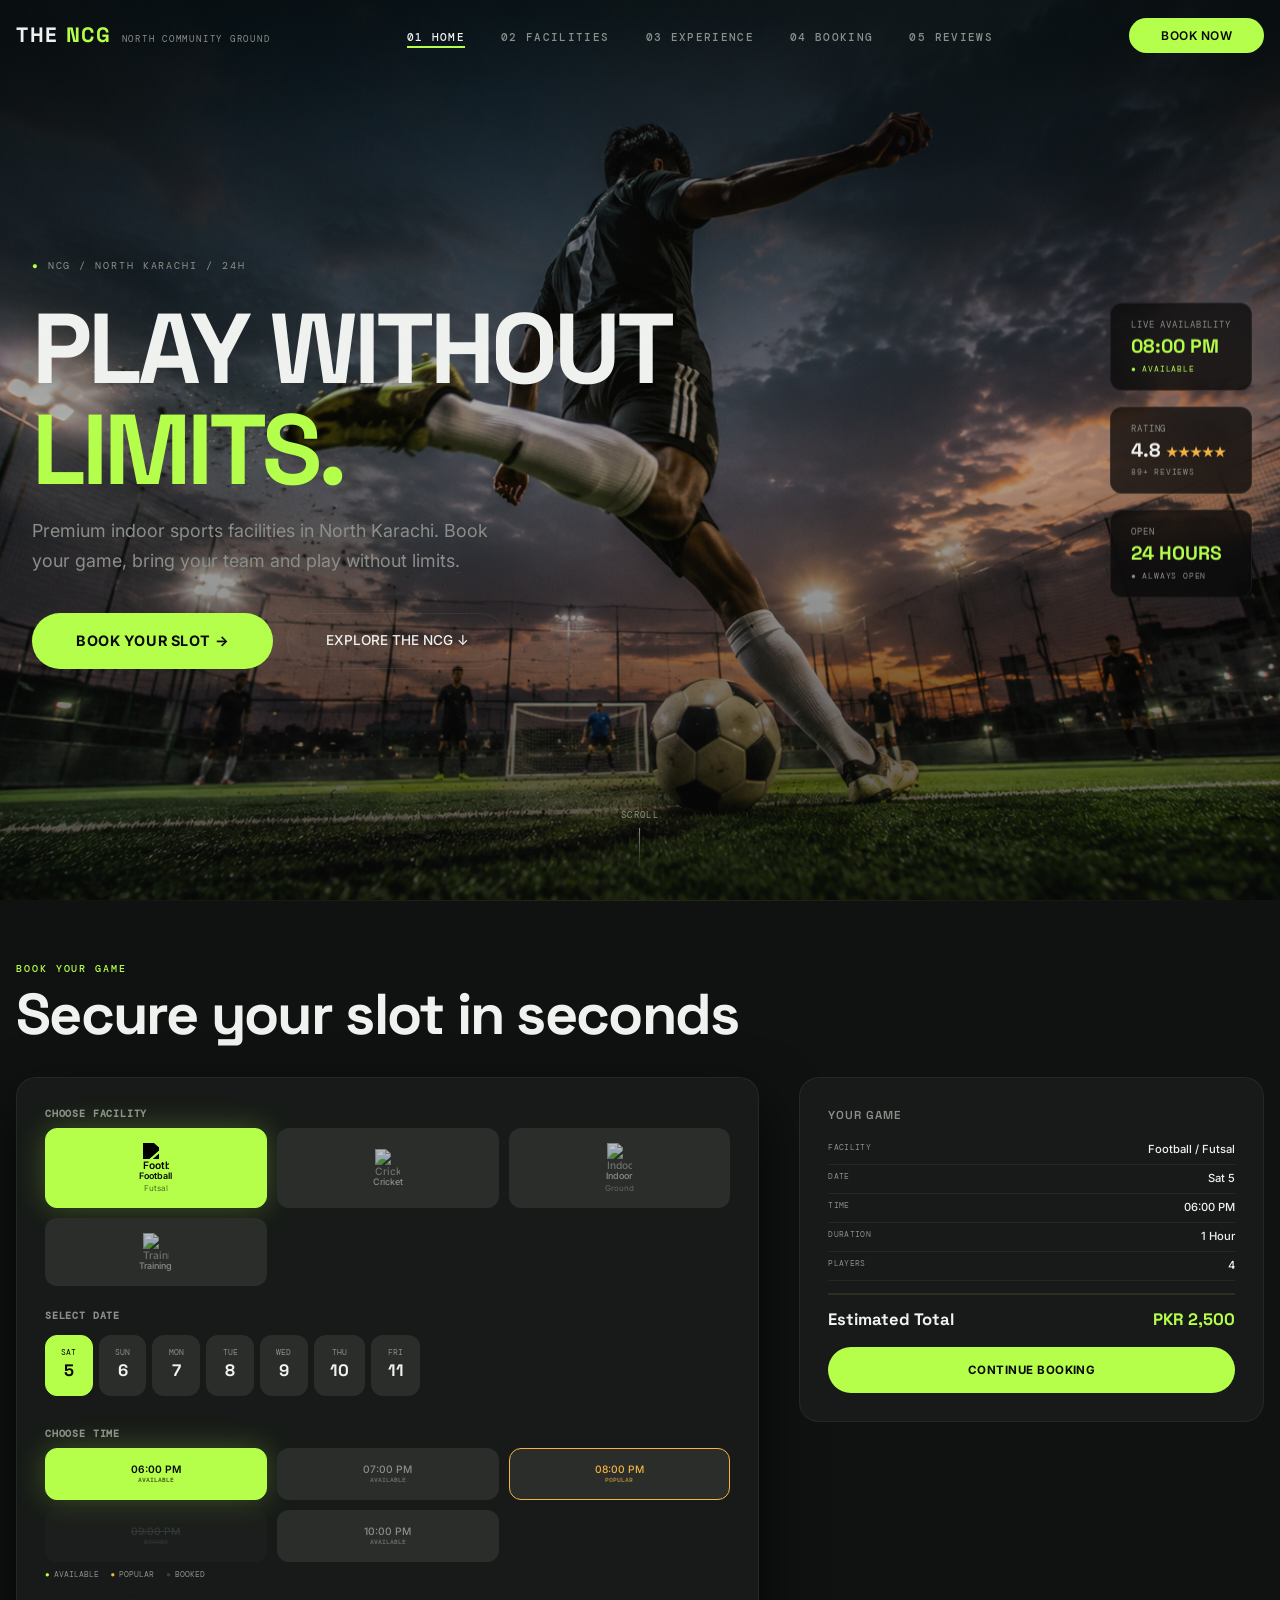
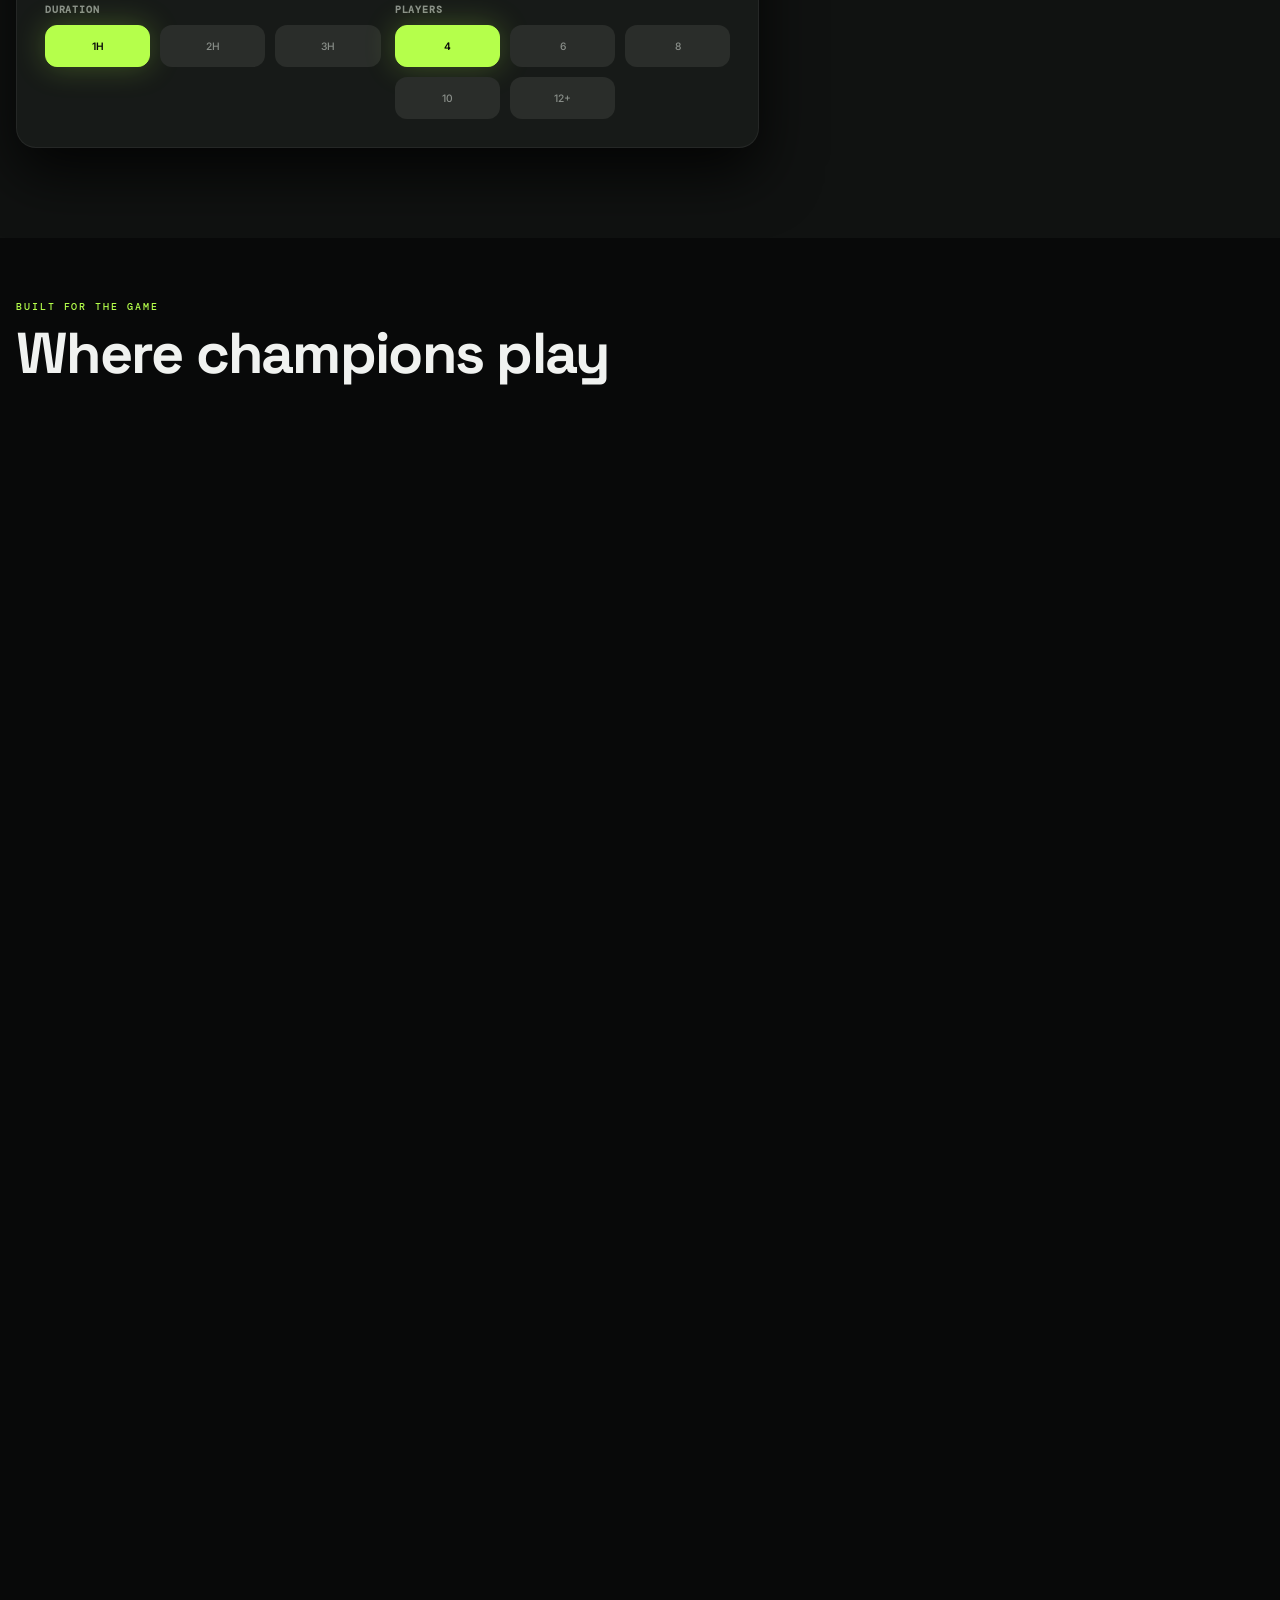
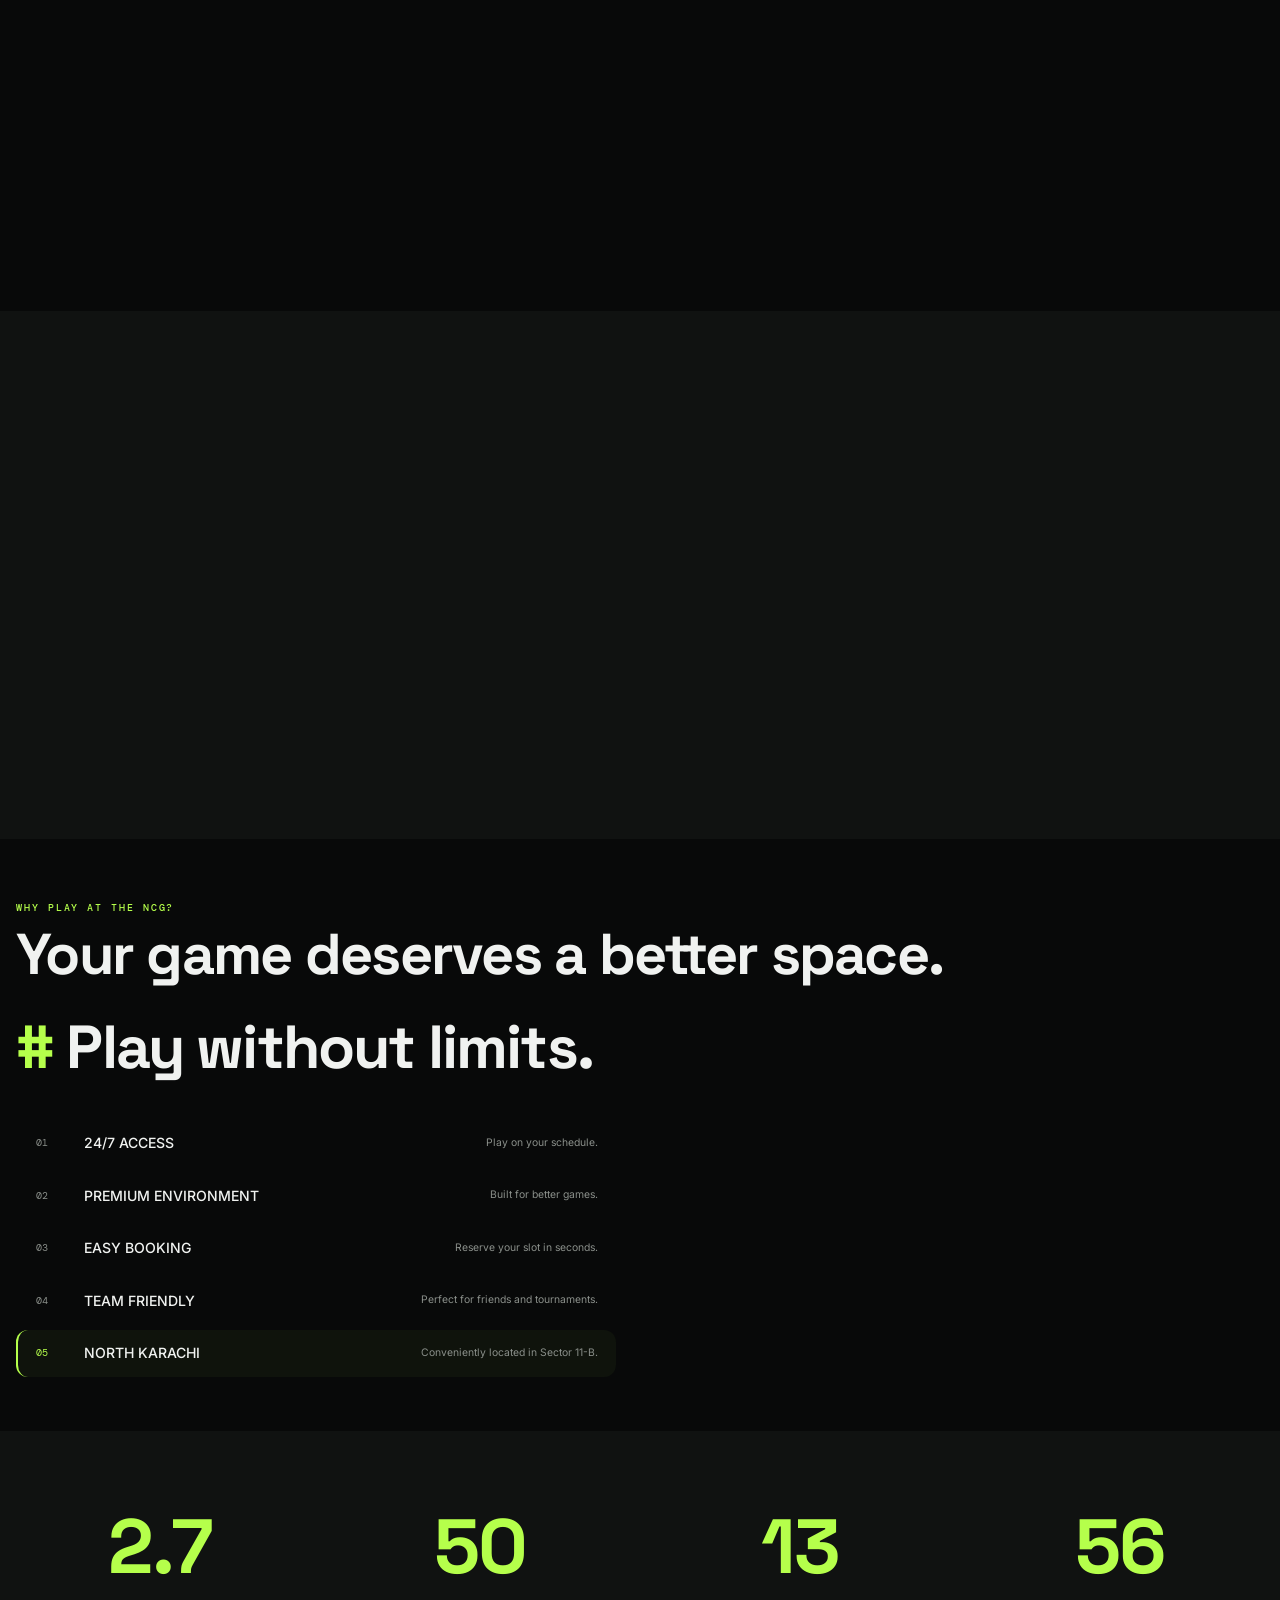
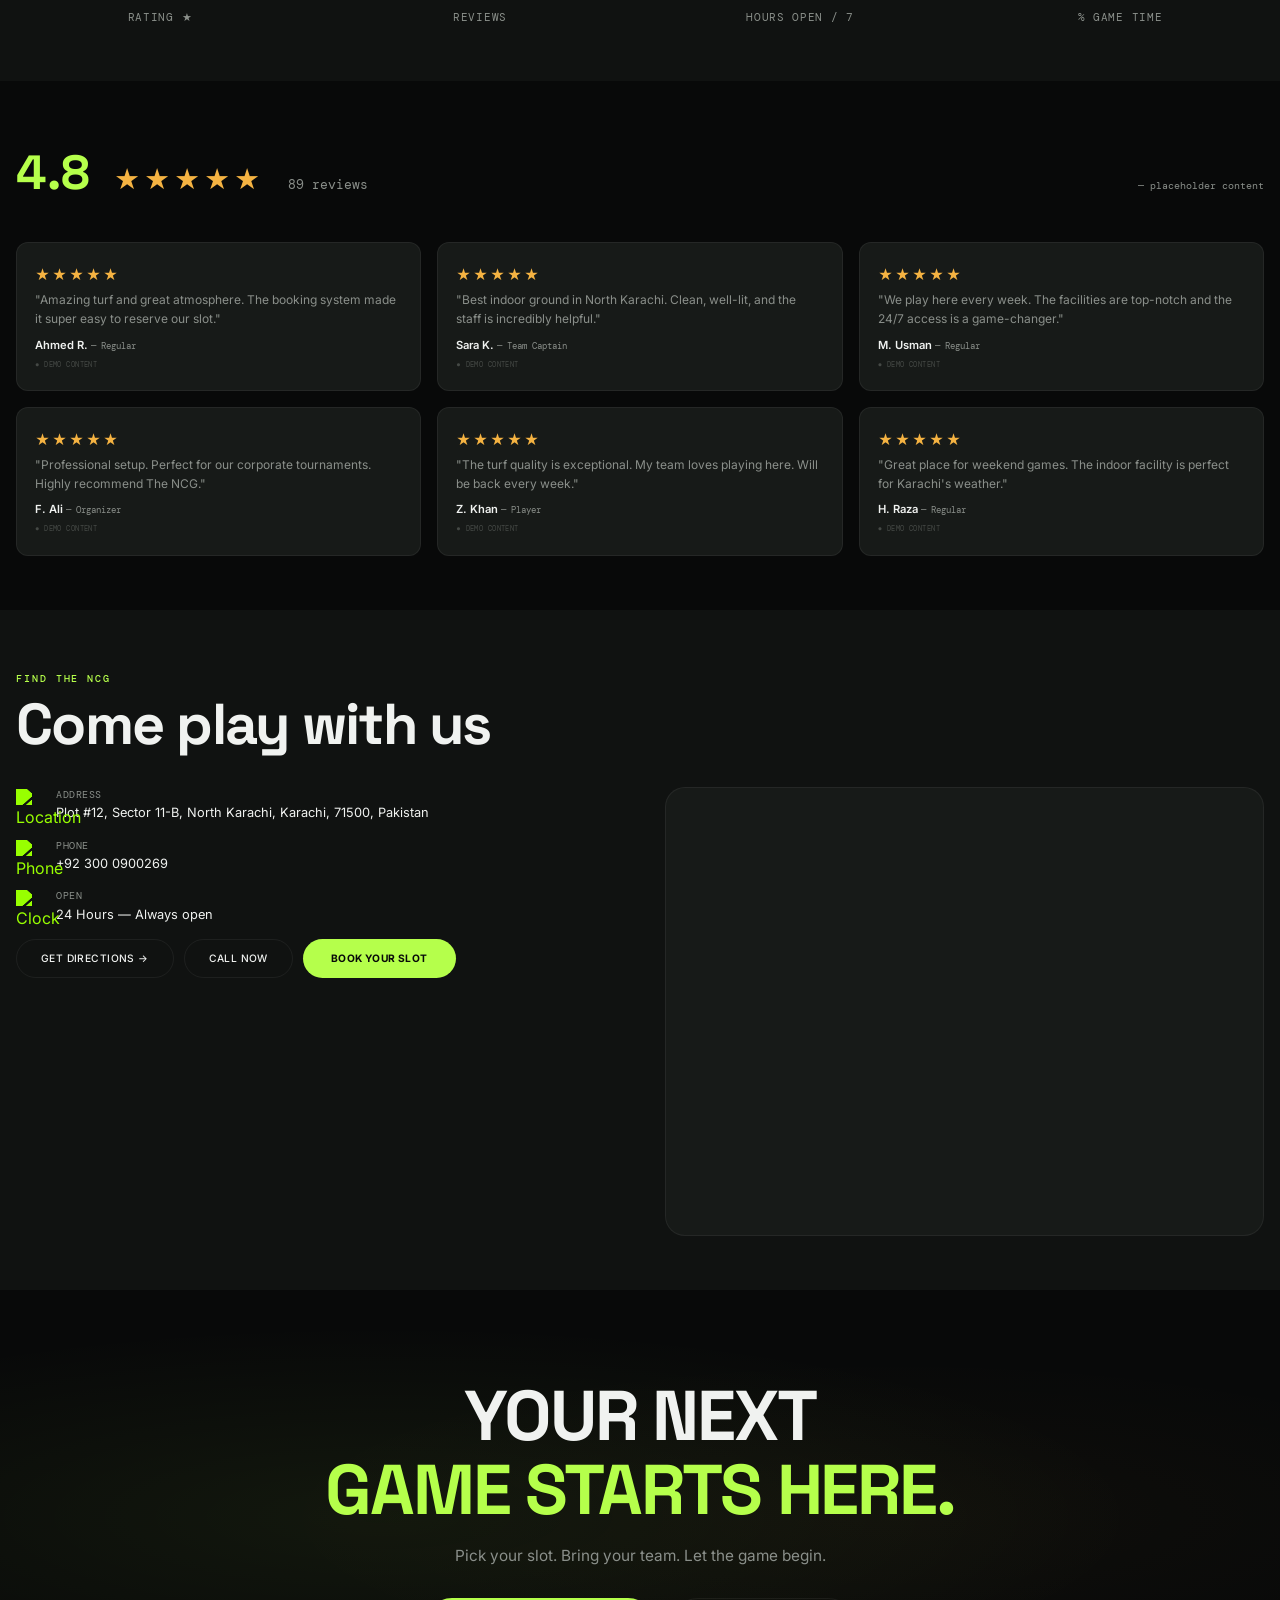
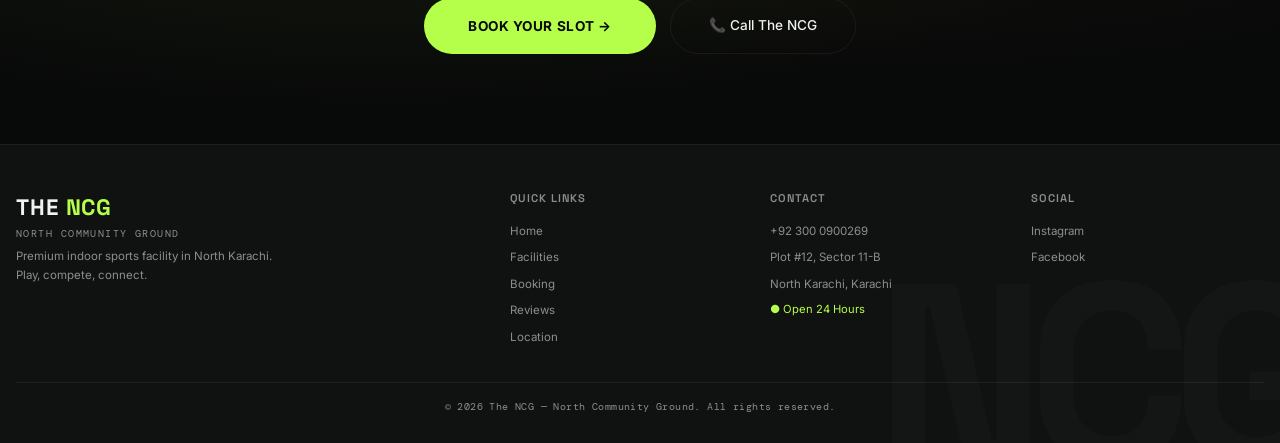
==== commit b9aced0b: "frontend fully completed" ====
--- a/Frontend/index.html
+++ b/Frontend/index.html
@@ -9,1919 +9,7 @@
     <link rel="preconnect" href="https://fonts.gstatic.com" crossorigin />
     <link rel="icon" type="image/x-icon" href="../assets/images/the_ncg_logo_web_optimized (1).png">
     <link href="https://fonts.googleapis.com/css2?family=Space+Grotesk:wght@400;500;600;700&family=Inter:opsz,wght@14..32,300;14..32,400;14..32,500;14..32,600;14..32,700&family=DM+Mono:wght@300;400;500&display=swap" rel="stylesheet" />
-    <style>
-        /* ---------- RESET & BASE ---------- */
-        *, *::before, *::after {
-            margin: 0;
-            padding: 0;
-            box-sizing: border-box;
-        }
-
-        :root {
-            --charcoal: #080909;
-            --graphite: #101211;
-            --dark-gray: #171A18;
-            --mid-gray: #2A2D2A;
-            --light-gray: #8A8F8A;
-            --white: #F0F2F0;
-            --lime: #B5FF4B;
-            --lime-glow: rgba(181, 255, 75, 0.25);
-            --warm: #F5B342;
-            --glass-bg: rgba(8, 9, 9, 0.75);
-            --glass-border: rgba(255, 255, 255, 0.06);
-            --radius: 20px;
-            --radius-sm: 12px;
-            --shadow: 0 25px 60px rgba(0, 0, 0, 0.8);
-            --transition: 0.6s cubic-bezier(0.25, 0.46, 0.45, 0.94);
-            --bg-primary: #080909;
-            --bg-secondary: #101211;
-            --bg-card: #171A18;
-            --bg-mid: #2A2D2A;
-            --text-primary: #F0F2F0;
-            --text-secondary: #8A8F8A;
-            --border-color: rgba(255, 255, 255, 0.06);
-        }
-
-        html {
-            scroll-behavior: smooth;
-            -webkit-font-smoothing: antialiased;
-            width: 100%;
-            max-width: 100%;
-            overflow-x: hidden;
-        }
-
-        body {
-            background: var(--bg-primary);
-            color: var(--text-primary);
-            font-family: 'Inter', sans-serif;
-            line-height: 1.6;
-            overflow-x: hidden;
-            cursor: default;
-            width: 100%;
-            max-width: 100%;
-        }
-
-        .container {
-            max-width: 1280px;
-            margin: 0 auto;
-            padding: 0 16px; /* reduced for mobile */
-            width: 100%;
-        }
-
-        /* ---------- LOADER ---------- */
-        #loader {
-            position: fixed;
-            inset: 0;
-            z-index: 99999;
-            background: var(--bg-primary);
-            display: flex;
-            flex-direction: column;
-            align-items: center;
-            justify-content: center;
-            transition: opacity 0.9s ease, visibility 0.9s ease;
-        }
-        #loader.hide {
-            opacity: 0;
-            visibility: hidden;
-            pointer-events: none;
-        }
-        #loader .brand {
-            font-family: 'Space Grotesk', sans-serif;
-            font-weight: 700;
-            font-size: clamp(1.8rem, 6vw, 2.8rem);
-            letter-spacing: 0.08em;
-            color: var(--text-primary);
-        }
-        #loader .brand span { color: var(--lime); }
-        #loader .sub {
-            font-size: clamp(0.5rem, 1.5vw, 0.7rem);
-            letter-spacing: 0.4em;
-            text-transform: uppercase;
-            color: var(--text-secondary);
-            margin-top: 4px;
-            font-family: 'DM Mono', monospace;
-        }
-        #loader .bar-track {
-            margin-top: 32px;
-            width: min(180px, 60vw);
-            height: 2px;
-            background: var(--bg-mid);
-            border-radius: 4px;
-            overflow: hidden;
-        }
-        #loader .bar-fill {
-            height: 100%;
-            width: 0%;
-            background: var(--lime);
-            border-radius: 4px;
-            transition: width 0.2s ease;
-        }
-
-        /* ---------- GRAIN ---------- */
-        .grain {
-            position: fixed;
-            top: 0;
-            left: 0;
-            width: 100vw;
-            height: 100vh;
-            pointer-events: none;
-            z-index: 9998;
-            opacity: 0.02;
-            background-image: url("data:image/svg+xml,%3Csvg viewBox='0 0 256 256' xmlns='http://www.w3.org/2000/svg'%3E%3Cfilter id='noise'%3E%3CfeTurbulence type='fractalNoise' baseFrequency='0.9' numOctaves='4' stitchTiles='stitch'/%3E%3C/filter%3E%3Crect width='100%25' height='100%25' filter='url(%23noise)' opacity='1'/%3E%3C/svg%3E");
-            background-repeat: repeat;
-            background-size: 256px 256px;
-        }
-
-        /* ---------- SCROLL ANIMATIONS ---------- */
-        .reveal {
-            opacity: 0;
-            transform: translateY(50px);
-            transition: opacity 0.9s ease, transform 0.9s ease;
-        }
-        .reveal.visible {
-            opacity: 1;
-            transform: translateY(0);
-        }
-
-        /* ---------- NAVBAR ---------- */
-        .navbar {
-            position: fixed;
-            top: 0;
-            left: 0;
-            width: 100%;
-            z-index: 999;
-            padding: 18px 0;
-            transition: background 0.6s ease, padding 0.5s ease, backdrop-filter 0.6s ease, border 0.4s ease;
-            background: transparent;
-        }
-        .navbar.scrolled {
-            background: var(--glass-bg);
-            backdrop-filter: blur(20px) saturate(1.3);
-            border-bottom: 1px solid var(--border-color);
-            padding: 10px 0;
-        }
-        .navbar .inner {
-            display: flex;
-            align-items: center;
-            justify-content: space-between;
-            max-width: 1280px;
-            margin: 0 auto;
-            padding: 0 16px;
-            width: 100%;
-        }
-        .navbar .logo {
-            display: flex;
-            align-items: baseline;
-            gap: 10px;
-            text-decoration: none;
-            color: var(--text-primary);
-        }
-        .navbar .logo .main {
-            font-family: 'Space Grotesk', sans-serif;
-            font-weight: 700;
-            font-size: clamp(1rem, 3vw, 1.3rem);
-            letter-spacing: 0.08em;
-        }
-        .navbar .logo .main span { color: var(--lime); }
-        .navbar .logo .sub {
-            font-size: clamp(0.4rem, 1.2vw, 0.55rem);
-            letter-spacing: 0.2em;
-            text-transform: uppercase;
-            color: var(--text-secondary);
-            font-weight: 400;
-            font-family: 'DM Mono', monospace;
-            display: none;
-        }
-        @media (min-width: 640px) {
-            .navbar .logo .sub { display: inline; }
-        }
-
-        .navbar .nav-links {
-            display: none;
-            align-items: center;
-            gap: clamp(20px, 3vw, 36px);
-            list-style: none;
-        }
-        .navbar .nav-links a {
-            color: var(--text-secondary);
-            text-decoration: none;
-            font-size: clamp(0.55rem, 1.2vw, 0.7rem);
-            font-weight: 500;
-            font-family: 'DM Mono', monospace;
-            letter-spacing: 0.12em;
-            text-transform: uppercase;
-            transition: color 0.4s;
-            position: relative;
-        }
-        .navbar .nav-links a::after {
-            content: '';
-            position: absolute;
-            bottom: -4px;
-            left: 0;
-            width: 0;
-            height: 1.5px;
-            background: var(--lime);
-            transition: width 0.4s ease;
-        }
-        .navbar .nav-links a:hover {
-            color: var(--text-primary);
-        }
-        .navbar .nav-links a:hover::after {
-            width: 100%;
-        }
-        .navbar .nav-links a.active {
-            color: var(--text-primary);
-        }
-        .navbar .nav-links a.active::after {
-            width: 100%;
-        }
-
-        .navbar .cta-btn {
-            display: none;
-            background: var(--lime);
-            color: var(--charcoal);
-            border: none;
-            padding: clamp(8px, 1.2vw, 10px) clamp(24px, 3vw, 32px);
-            border-radius: 50px;
-            font-weight: 600;
-            font-size: clamp(0.6rem, 1.2vw, 0.75rem);
-            font-family: 'Inter', sans-serif;
-            cursor: pointer;
-            transition: transform 0.3s ease, box-shadow 0.3s ease;
-            letter-spacing: 0.04em;
-            text-transform: uppercase;
-            white-space: nowrap;
-        }
-        .navbar .cta-btn:hover {
-            transform: scale(1.04);
-            box-shadow: 0 0 40px var(--lime-glow);
-        }
-
-        .navbar .hamburger {
-            display: flex;
-            flex-direction: column;
-            gap: 5px;
-            cursor: pointer;
-            padding: 6px;
-            background: none;
-            border: none;
-            flex-shrink: 0;
-            width: 44px;
-            height: 44px;
-            align-items: center;
-            justify-content: center;
-            position: relative;
-            z-index: 1000;
-        }
-        .navbar .hamburger span {
-            display: block;
-            width: 26px;
-            height: 2px;
-            background: var(--text-primary);
-            border-radius: 2px;
-            transition: 0.4s ease;
-            transform-origin: center;
-        }
-        .navbar .hamburger.open span:nth-child(1) {
-            transform: rotate(45deg) translate(5px, 5px);
-            width: 28px;
-        }
-        .navbar .hamburger.open span:nth-child(2) {
-            opacity: 0;
-        }
-        .navbar .hamburger.open span:nth-child(3) {
-            transform: rotate(-45deg) translate(5px, -5px);
-            width: 28px;
-        }
-
-        @media (min-width: 1024px) {
-            .navbar .nav-links { display: flex; }
-            .navbar .cta-btn { display: block; }
-            .navbar .hamburger { display: none; }
-        }
-
-        /* Mobile menu */
-        .mobile-menu {
-            position: fixed;
-            top: 0;
-            right: -100%;
-            width: 100%;
-            height: 100vh;
-            height: 100dvh;
-            background: var(--bg-primary);
-            z-index: 9998;
-            padding: 100px 40px 40px;
-            transition: right 0.6s cubic-bezier(0.25, 0.46, 0.45, 0.94);
-            display: flex;
-            flex-direction: column;
-            gap: 20px;
-            overflow-y: auto;
-            overscroll-behavior: contain;
-        }
-        .mobile-menu.open { right: 0; }
-        .mobile-menu .menu-item {
-            display: flex;
-            align-items: baseline;
-            gap: 16px;
-            color: var(--text-secondary);
-            text-decoration: none;
-            font-size: clamp(1.4rem, 6vw, 1.8rem);
-            font-weight: 600;
-            font-family: 'Space Grotesk', sans-serif;
-            transition: color 0.4s ease;
-            border-bottom: 1px solid var(--border-color);
-            padding: 12px 0;
-            transform: translateX(-20px);
-            opacity: 0;
-            animation: menuSlideIn 0.6s ease forwards;
-        }
-        .mobile-menu.open .menu-item:nth-child(1) { animation-delay: 0.05s; }
-        .mobile-menu.open .menu-item:nth-child(2) { animation-delay: 0.10s; }
-        .mobile-menu.open .menu-item:nth-child(3) { animation-delay: 0.15s; }
-        .mobile-menu.open .menu-item:nth-child(4) { animation-delay: 0.20s; }
-        .mobile-menu.open .menu-item:nth-child(5) { animation-delay: 0.25s; }
-        .mobile-menu.open .menu-item:nth-child(6) { animation-delay: 0.30s; }
-        @keyframes menuSlideIn {
-            to { transform: translateX(0); opacity: 1; }
-        }
-        .mobile-menu .menu-item .num {
-            font-family: 'DM Mono', monospace;
-            font-size: 0.7rem;
-            color: var(--lime);
-            opacity: 0.6;
-            font-weight: 400;
-        }
-        .mobile-menu .menu-item:hover { color: var(--text-primary); }
-        .mobile-menu .cta-mobile {
-            margin-top: 16px;
-            background: var(--lime);
-            color: var(--charcoal);
-            border: none;
-            padding: 16px 0;
-            border-radius: 50px;
-            font-weight: 700;
-            font-size: clamp(0.9rem, 3vw, 1rem);
-            font-family: 'Inter', sans-serif;
-            cursor: pointer;
-            transition: transform 0.3s ease;
-            width: 100%;
-            text-transform: uppercase;
-            letter-spacing: 0.06em;
-        }
-        .mobile-menu .cta-mobile:hover { transform: scale(1.02); }
-        body.menu-open { overflow: hidden; }
-
-        /* ---------- HERO ---------- */
-        .hero {
-            position: relative;
-            min-height: 100vh;
-            display: flex;
-            align-items: center;
-            padding: 0;
-            overflow: hidden;
-            background: var(--bg-primary);
-        }
-        .hero .hero-bg {
-            position: absolute;
-            inset: 0;
-            z-index: 0;
-            background:
-                radial-gradient(ellipse at 30% 50%, rgba(181,255,75,0.06) 0%, transparent 60%),
-                radial-gradient(ellipse at 70% 30%, rgba(245,179,66,0.03) 0%, transparent 50%);
-        }
-        .hero .hero-image-wrap {
-            position: absolute;
-            inset: 0;
-            z-index: 0;
-        }
-        ..hero .hero-image-wrap img {
-    width: 100%;
-    height: 100%;
-    object-fit: cover;
-    object-position: center; /* ← centers the subject */
-    opacity: 0.5;
-    transform: scale(1.05);
-    transition: transform 1.8s ease, opacity 1.2s ease;
-}
-        .hero.loaded .hero-image-wrap img {
-            transform: scale(1);
-            opacity: 0.7;
-        }
-        .hero .hero-image-wrap .fallback {
-            width: 100%;
-            height: 100%;
-            background: radial-gradient(ellipse at 40% 50%, var(--bg-mid) 0%, var(--bg-primary) 80%);
-            display: block;
-        }
-        .hero .hero-overlay-gradient {
-            position: absolute;
-            inset: 0;
-            z-index: 1;
-            background: linear-gradient(0deg, var(--bg-primary) 0%, transparent 50%, var(--bg-primary) 100%);
-            opacity: 0.6;
-        }
-
-        .hero .content {
-            position: relative;
-            z-index: 2;
-            max-width: 820px;
-            padding: clamp(100px, 15vh, 120px) 16px clamp(40px, 5vh, 60px);
-            width: 100%;
-        }
-        .hero .tech-label {
-            font-family: 'DM Mono', monospace;
-            font-size: clamp(0.5rem, 1.2vw, 0.6rem);
-            letter-spacing: 0.2em;
-            color: var(--text-secondary);
-            text-transform: uppercase;
-            margin-bottom: 24px;
-            opacity: 0;
-            animation: fadeInUp 1s ease 0.4s forwards;
-        }
-        .hero .tech-label span { color: var(--lime); }
-        .hero h1 {
-            font-family: 'Space Grotesk', sans-serif;
-            font-weight: 700;
-            font-size: clamp(2.6rem, 12vw, 6.2rem);
-            line-height: 1.02;
-            letter-spacing: -0.04em;
-            margin-bottom: 16px;
-            color: var(--text-primary);
-        }
-        .hero h1 .word {
-            display: inline-block;
-            opacity: 0;
-            transform: translateY(40px);
-            animation: heroWord 1s ease forwards;
-        }
-        .hero h1 .word:nth-child(1) { animation-delay: 0.3s; }
-        .hero h1 .word:nth-child(2) { animation-delay: 0.5s; }
-        .hero h1 .word:nth-child(3) { animation-delay: 0.7s; }
-        @keyframes heroWord {
-            to { opacity: 1; transform: translateY(0); }
-        }
-        .hero h1 .highlight { color: var(--lime); }
-        .hero .sub-text {
-            font-size: clamp(0.9rem, 1.4vw, 1.15rem);
-            color: var(--text-secondary);
-            max-width: 480px;
-            margin-bottom: 36px;
-            opacity: 0;
-            animation: fadeInUp 1s ease 0.9s forwards;
-            line-height: 1.7;
-        }
-        .hero .cta-group {
-            display: flex;
-            flex-wrap: wrap;
-            gap: 14px;
-            margin-bottom: 48px;
-            opacity: 0;
-            animation: fadeInUp 1s ease 1.1s forwards;
-        }
-        .hero .btn-primary {
-            background: var(--lime);
-            color: var(--charcoal);
-            border: none;
-            padding: clamp(14px, 2vw, 16px) clamp(28px, 4vw, 44px);
-            border-radius: 50px;
-            font-weight: 700;
-            font-size: clamp(0.8rem, 1.2vw, 0.9rem);
-            font-family: 'Inter', sans-serif;
-            cursor: pointer;
-            transition: transform 0.3s ease, box-shadow 0.3s ease;
-            letter-spacing: 0.04em;
-            text-transform: uppercase;
-            display: inline-flex;
-            align-items: center;
-            gap: 10px;
-            white-space: nowrap;
-        }
-        .hero .btn-primary:hover {
-            transform: translateY(-3px) scale(1.02);
-            box-shadow: 0 0 60px var(--lime-glow);
-        }
-        .hero .btn-secondary {
-            background: transparent;
-            color: var(--text-primary);
-            border: 1px solid var(--border-color);
-            padding: clamp(14px, 2vw, 16px) clamp(24px, 3vw, 38px);
-            border-radius: 50px;
-            font-weight: 500;
-            font-size: clamp(0.8rem, 1.2vw, 0.85rem);
-            font-family: 'Inter', sans-serif;
-            cursor: pointer;
-            transition: all 0.4s ease;
-            backdrop-filter: blur(4px);
-            display: inline-flex;
-            align-items: center;
-            gap: 8px;
-            text-decoration: none;
-            white-space: nowrap;
-        }
-        .hero .btn-secondary:hover {
-            background: rgba(255,255,255,0.05);
-            border-color: var(--text-secondary);
-            transform: translateY(-2px);
-        }
-
-        .hero .floating-modules {
-            position: absolute;
-            z-index: 3;
-            right: 28px;
-            top: 50%;
-            transform: translateY(-50%);
-            display: none;
-            flex-direction: column;
-            gap: 16px;
-            opacity: 0;
-            animation: fadeIn 1.2s ease 1.4s forwards;
-        }
-        @media (min-width: 1024px) {
-            .hero .floating-modules { display: flex; }
-        }
-        .hero .floating-module {
-            background: var(--glass-bg);
-            backdrop-filter: blur(16px);
-            border: 1px solid var(--border-color);
-            border-radius: var(--radius-sm);
-            padding: 14px 20px;
-            min-width: 140px;
-            transition: transform 0.4s ease;
-        }
-        .hero .floating-module:hover { transform: translateY(-4px); }
-        .hero .floating-module .label {
-            font-size: 0.55rem;
-            text-transform: uppercase;
-            letter-spacing: 0.1em;
-            color: var(--text-secondary);
-            font-family: 'DM Mono', monospace;
-        }
-        .hero .floating-module .value {
-            font-family: 'Space Grotesk', sans-serif;
-            font-weight: 700;
-            font-size: 1.2rem;
-            color: var(--text-primary);
-        }
-        .hero .floating-module .value.lime { color: var(--lime); }
-        .hero .floating-module .value .stars {
-            color: var(--warm);
-            font-size: 0.8rem;
-        }
-
-        .scroll-indicator {
-            position: absolute;
-            bottom: 32px;
-            left: 50%;
-            transform: translateX(-50%);
-            z-index: 3;
-            display: flex;
-            flex-direction: column;
-            align-items: center;
-            gap: 6px;
-            opacity: 0;
-            animation: fadeIn 1.2s ease 1.8s forwards;
-            color: var(--text-secondary);
-            font-size: clamp(0.45rem, 1vw, 0.55rem);
-            text-transform: uppercase;
-            letter-spacing: 0.15em;
-            font-family: 'DM Mono', monospace;
-        }
-        .scroll-indicator .line {
-            width: 1px;
-            height: 40px;
-            background: linear-gradient(180deg, var(--text-secondary), transparent);
-            animation: scrollPulse 2.4s ease-in-out infinite;
-        }
-        @keyframes scrollPulse {
-            0%, 100% { transform: scaleY(0.3); opacity: 0.3; }
-            50% { transform: scaleY(1); opacity: 1; }
-        }
-
-        @keyframes fadeInUp {
-            to { opacity: 1; transform: translateY(0); }
-        }
-        @keyframes fadeIn {
-            to { opacity: 1; }
-        }
-
-        /* ---------- SECTION COMMON ---------- */
-        section {
-            padding: clamp(40px, 6vh, 60px) 0;
-            position: relative;
-            background: var(--bg-primary);
-        }
-        .section-label {
-            display: inline-block;
-            font-size: clamp(0.5rem, 1vw, 0.6rem);
-            font-weight: 500;
-            text-transform: uppercase;
-            letter-spacing: 0.2em;
-            color: var(--lime);
-            font-family: 'DM Mono', monospace;
-            margin-bottom: 8px;
-        }
-        .section-title {
-            font-family: 'Space Grotesk', sans-serif;
-            font-weight: 700;
-            font-size: clamp(1.8rem, 5vw, 3.6rem);
-            letter-spacing: -0.03em;
-            line-height: 1.05;
-            margin-bottom: 16px;
-            color: var(--text-primary);
-        }
-        .section-sub {
-            color: var(--text-secondary);
-            max-width: 560px;
-            font-size: clamp(0.9rem, 1.2vw, 1.05rem);
-        }
-        .section-header { margin-bottom: 32px; }
-        .section-header.center { text-align: center; }
-        .section-header.center .section-sub { margin: 0 auto; }
-
-        /* ---------- EXPERIENCE ---------- */
-        #experience {
-            background: var(--bg-secondary);
-            padding: clamp(40px, 6vh, 60px) 0;
-        }
-        .experience-hero {
-            position: relative;
-            border-radius: var(--radius);
-            overflow: hidden;
-            background: var(--bg-card);
-            border: 1px solid var(--border-color);
-            width: 100%;
-            max-width: 100%;
-            aspect-ratio: 16/9;
-            max-height: 420px;
-            min-height: 200px;
-        }
-        @media (max-width: 768px) {
-            .experience-hero {
-                aspect-ratio: 4/3;
-                max-height: 320px;
-                min-height: 160px;
-            }
-        }
-        @media (max-width: 480px) {
-            .experience-hero {
-                aspect-ratio: 1/1;
-                max-height: 260px;
-                min-height: 140px;
-            }
-        }
-        .experience-hero img {
-    width: 100%;
-    height: 100%;
-    object-fit: cover;
-    object-position: center; /* ← centers the subject */
-    display: block;
-}
-        .experience-hero .fallback {
-            width: 100%;
-            height: 100%;
-            background: radial-gradient(ellipse at 30% 40%, var(--bg-mid), var(--bg-primary));
-        }
-        .experience-hero .overlay {
-            position: absolute;
-            inset: 0;
-            background: linear-gradient(0deg, rgba(8,9,9,0.85) 0%, rgba(0,0,0,0.1) 70%);
-            display: flex;
-            flex-direction: column;
-            justify-content: flex-end;
-            padding: clamp(16px, 3vw, 28px) clamp(16px, 3vw, 28px);
-        }
-        .experience-hero .overlay h2 {
-            font-family: 'Space Grotesk', sans-serif;
-            font-weight: 700;
-            font-size: clamp(1.4rem, 3.5vw, 2.6rem);
-            letter-spacing: -0.03em;
-            color: var(--text-primary);
-        }
-        .experience-hero .overlay .tags {
-            display: flex;
-            gap: clamp(8px, 1.5vw, 16px);
-            margin-top: 8px;
-            flex-wrap: wrap;
-        }
-        .experience-hero .overlay .tags .tag {
-            font-size: clamp(0.5rem, 0.8vw, 0.65rem);
-            font-family: 'DM Mono', monospace;
-            color: var(--text-secondary);
-            text-transform: uppercase;
-            letter-spacing: 0.06em;
-        }
-        .experience-hero .overlay .tags .tag .num {
-            color: var(--lime);
-            font-weight: 700;
-        }
-
-        /* ============================================================
-           🚀 BOOKING SYSTEM – FULLY RESPONSIVE (FIXED)
-           ============================================================ */
-        #booking {
-            background: var(--bg-secondary);
-            position: relative;
-            padding: clamp(40px, 6vh, 60px) 0 clamp(70px, 10vh, 90px);
-            overflow: hidden;
-        }
-        #booking::before {
-            content: '';
-            position: absolute;
-            top: 0;
-            left: 0;
-            right: 0;
-            height: 1px;
-            background: linear-gradient(90deg, transparent, var(--lime), transparent);
-            opacity: 0.1;
-        }
-
-        /* Layout – stacks on mobile, side‑by‑side on desktop */
-        .booking-layout {
-            display: grid;
-            grid-template-columns: 1fr;
-            gap: 24px;
-            width: 100%;
-            max-width: 100%;
-        }
-        @media (min-width: 1024px) {
-            .booking-layout {
-                grid-template-columns: 1.6fr 1fr;
-                gap: 40px;
-            }
-        }
-
-        /* ---- Booking Card (left side) ---- */
-        .booking-card {
-            background: var(--bg-card);
-            border-radius: var(--radius);
-            padding: clamp(16px, 2.5vw, 28px);
-            border: 1px solid var(--border-color);
-            box-shadow: var(--shadow);
-            width: 100%;
-            max-width: 100%;
-            overflow: hidden; /* ← CRITICAL: prevents horizontal scroll */
-        }
-
-        .booking-card .form-group {
-            margin-bottom: clamp(14px, 2vw, 22px);
-        }
-        .booking-card .form-group:last-of-type {
-            margin-bottom: 0;
-        }
-
-        .booking-card label {
-            display: block;
-            font-size: clamp(0.6rem, 0.8vw, 0.75rem);
-            font-weight: 600;
-            text-transform: uppercase;
-            letter-spacing: 0.08em;
-            color: var(--text-secondary);
-            margin-bottom: 6px;
-            font-family: 'DM Mono', monospace;
-        }
-
-        /* ---- Options Grid – 2 cols on mobile, 3 on larger ---- */
-        .booking-card .options-grid {
-            display: grid;
-            grid-template-columns: 1fr 1fr;
-            gap: 8px;
-            width: 100%;
-        }
-        @media (min-width: 480px) {
-            .booking-card .options-grid {
-                grid-template-columns: repeat(3, 1fr);
-                gap: 10px;
-            }
-        }
-        /* On very tiny screens, keep 2 cols but tighter */
-        @media (max-width: 360px) {
-            .booking-card .options-grid {
-                gap: 5px;
-            }
-        }
-
-        /* ---- Option Buttons ---- */
-        .booking-card .opt {
-            padding: clamp(8px, 1.2vw, 14px) clamp(4px, 0.8vw, 10px);
-            border-radius: var(--radius-sm);
-            background: var(--bg-mid);
-            border: 1.5px solid transparent;
-            font-size: clamp(0.6rem, 0.8vw, 0.85rem);
-            font-weight: 500;
-            color: var(--text-secondary);
-            cursor: pointer;
-            transition: all 0.3s ease;
-            font-family: 'Inter', sans-serif;
-            text-align: center;
-            line-height: 1.2;
-            display: flex;
-            flex-direction: column;
-            align-items: center;
-            justify-content: center;
-            gap: 2px;
-            touch-action: manipulation;
-            min-height: 38px;
-            width: 100%;
-        }
-        .booking-card .opt .opt-icon {
-            width: clamp(18px, 2vw, 26px);
-            height: clamp(18px, 2vw, 26px);
-            object-fit: contain;
-            opacity: 0.7;
-            transition: opacity 0.3s;
-        }
-        .booking-card .opt:hover {
-            background: var(--text-secondary);
-            color: var(--bg-primary);
-        }
-        .booking-card .opt:hover .opt-icon {
-            opacity: 1;
-            filter: brightness(0);
-        }
-        .booking-card .opt.selected {
-            background: var(--lime);
-            color: var(--charcoal);
-            border-color: var(--lime);
-            font-weight: 600;
-            box-shadow: 0 0 30px var(--lime-glow);
-        }
-        .booking-card .opt.selected .opt-icon {
-            opacity: 1;
-            filter: brightness(0);
-        }
-        .booking-card .opt.booked {
-            opacity: 0.25;
-            cursor: not-allowed;
-            text-decoration: line-through;
-        }
-        .booking-card .opt.popular {
-            border-color: var(--warm);
-            color: var(--warm);
-        }
-        .booking-card .opt.popular.selected {
-            background: var(--lime);
-            color: var(--charcoal);
-            border-color: var(--lime);
-        }
-        .booking-card .opt .badge {
-            font-size: 0.4rem;
-            font-weight: 600;
-            text-transform: uppercase;
-            opacity: 0.6;
-            font-family: 'DM Mono', monospace;
-        }
-        .booking-card .opt .sub {
-            font-size: 0.5rem;
-            opacity: 0.6;
-            display: block;
-            font-weight: 400;
-        }
-        .booking-card .opt .label-text {
-            font-size: clamp(0.55rem, 0.7vw, 0.75rem);
-        }
-
-        /* ---- Date Picker – horizontal scroll, no overflow ---- */
-        .date-picker {
-            display: flex;
-            gap: 6px;
-            overflow-x: auto;
-            padding: 4px 0 8px;
-            scrollbar-width: thin;
-            scrollbar-color: var(--bg-mid) transparent;
-            -webkit-overflow-scrolling: touch;
-            overscroll-behavior-x: contain;
-            touch-action: pan-x;
-            scroll-snap-type: x mandatory;
-            width: 100%;
-            max-width: 100%;
-        }
-        .date-picker::-webkit-scrollbar {
-            height: 3px;
-        }
-        .date-picker::-webkit-scrollbar-track {
-            background: transparent;
-        }
-        .date-picker::-webkit-scrollbar-thumb {
-            background: var(--bg-mid);
-            border-radius: 4px;
-        }
-
-        .date-picker .date-opt {
-            flex-shrink: 0;
-            padding: clamp(4px, 0.8vw, 10px) clamp(8px, 1.2vw, 16px);
-            border-radius: var(--radius-sm);
-            background: var(--bg-mid);
-            border: 1.5px solid transparent;
-            text-align: center;
-            cursor: pointer;
-            transition: all 0.3s ease;
-            min-width: 40px; /* reduced from 50px */
-            scroll-snap-align: start;
-        }
-        @media (max-width: 400px) {
-            .date-picker .date-opt {
-                min-width: 34px;
-                padding: 3px 6px;
-            }
-        }
-        .date-picker .date-opt .day {
-            font-size: clamp(0.35rem, 0.6vw, 0.55rem);
-            text-transform: uppercase;
-            color: var(--text-secondary);
-            font-family: 'DM Mono', monospace;
-        }
-        .date-picker .date-opt .num {
-            font-family: 'Space Grotesk', sans-serif;
-            font-weight: 700;
-            font-size: clamp(0.8rem, 1.3vw, 1.2rem);
-            color: var(--text-primary);
-        }
-        .date-picker .date-opt.selected {
-            background: var(--lime);
-            border-color: var(--lime);
-        }
-        .date-picker .date-opt.selected .day,
-        .date-picker .date-opt.selected .num {
-            color: var(--charcoal);
-        }
-        .date-picker .date-opt:hover:not(.selected) {
-            background: var(--text-secondary);
-            color: var(--bg-primary);
-        }
-
-        /* Time / Duration / Players – same grid rules */
-        #timeOptions,
-        #durationOptions,
-        #playersOptions {
-            grid-template-columns: 1fr 1fr !important;
-        }
-        @media (min-width: 480px) {
-            #timeOptions,
-            #durationOptions,
-            #playersOptions {
-                grid-template-columns: repeat(3, 1fr) !important;
-            }
-        }
-
-        /* ---- Legend (AVAILABLE / POPULAR / BOOKED) ---- */
-        .booking-legend {
-            display: flex;
-            gap: 12px;
-            margin-top: 6px;
-            font-size: clamp(0.4rem, 0.6vw, 0.5rem);
-            font-family: 'DM Mono', monospace;
-            color: var(--text-secondary);
-            flex-wrap: wrap;
-        }
-        .booking-legend span { display: flex; align-items: center; gap: 4px; }
-        .booking-legend .lime-dot { color: var(--lime); }
-        .booking-legend .warm-dot { color: var(--warm); }
-        .booking-legend .muted-dot { opacity: 0.3; }
-
-        /* ---- Duration + Players side‑by‑side (always 2 cols) ---- */
-        .duration-players-row {
-            display: grid;
-            grid-template-columns: 1fr 1fr;
-            gap: 14px;
-            width: 100%;
-        }
-        @media (max-width: 360px) {
-            .duration-players-row {
-                gap: 8px;
-            }
-        }
-
-        /* ---- Booking Summary (right side) ---- */
-        .booking-summary {
-            background: var(--bg-card);
-            border-radius: var(--radius);
-            padding: clamp(16px, 2.5vw, 28px);
-            border: 1px solid var(--border-color);
-            height: fit-content;
-            position: sticky;
-            top: 100px;
-            width: 100%;
-            max-width: 100%;
-            overflow: hidden;
-        }
-        @media (max-width: 1023px) {
-            .booking-summary {
-                position: static;
-                margin-top: 0;
-            }
-        }
-        .booking-summary h4 {
-            font-family: 'Space Grotesk', sans-serif;
-            font-weight: 600;
-            font-size: clamp(0.7rem, 0.9vw, 0.8rem);
-            text-transform: uppercase;
-            letter-spacing: 0.08em;
-            color: var(--text-secondary);
-            margin-bottom: 12px;
-        }
-        .booking-summary .detail-row {
-            display: flex;
-            justify-content: space-between;
-            padding: 5px 0;
-            border-bottom: 1px solid var(--border-color);
-            font-size: clamp(0.7rem, 0.8vw, 0.85rem);
-        }
-        .booking-summary .detail-row .key {
-            color: var(--text-secondary);
-            font-size: clamp(0.5rem, 0.6vw, 0.65rem);
-            text-transform: uppercase;
-            font-family: 'DM Mono', monospace;
-            letter-spacing: 0.04em;
-        }
-        .booking-summary .detail-row .val {
-            font-weight: 500;
-            color: var(--text-primary);
-            font-size: clamp(0.7rem, 0.8vw, 0.85rem);
-        }
-        .booking-summary .total {
-            margin-top: 12px;
-            padding-top: 12px;
-            border-top: 2px solid rgba(181,255,75,0.1);
-            display: flex;
-            justify-content: space-between;
-            font-family: 'Space Grotesk', sans-serif;
-            font-weight: 700;
-            font-size: clamp(1rem, 1.3vw, 1.2rem);
-            color: var(--text-primary);
-        }
-        .booking-summary .total .amount { color: var(--lime); }
-        .booking-summary .btn-continue {
-            width: 100%;
-            margin-top: 14px;
-            background: var(--lime);
-            color: var(--charcoal);
-            border: none;
-            padding: clamp(12px, 1.5vw, 16px);
-            border-radius: 50px;
-            font-weight: 700;
-            font-size: clamp(0.7rem, 0.9vw, 0.85rem);
-            font-family: 'Inter', sans-serif;
-            cursor: pointer;
-            transition: transform 0.3s ease, box-shadow 0.3s ease;
-            text-transform: uppercase;
-            letter-spacing: 0.04em;
-        }
-        .booking-summary .btn-continue:hover:not(:disabled) {
-            transform: scale(1.02);
-            box-shadow: 0 0 50px var(--lime-glow);
-        }
-        .booking-summary .btn-continue:disabled {
-            opacity: 0.3;
-            cursor: not-allowed;
-            transform: none;
-            box-shadow: none;
-        }
-
-        /* ---- Sticky Bottom Bar ---- */
-        .sticky-booking-bar {
-            display: none;
-            position: fixed;
-            bottom: 0;
-            left: 0;
-            right: 0;
-            z-index: 100;
-            background: var(--glass-bg);
-            backdrop-filter: blur(20px);
-            border-top: 1px solid var(--border-color);
-            padding: 8px 16px;
-            padding-bottom: max(8px, env(safe-area-inset-bottom));
-            justify-content: space-between;
-            align-items: center;
-            gap: 12px;
-        }
-        @media (max-width: 1023px) {
-            .sticky-booking-bar { display: flex; }
-            #booking { padding-bottom: clamp(70px, 10vh, 90px); }
-        }
-        .sticky-booking-bar .info .price {
-            font-family: 'Space Grotesk', sans-serif;
-            font-weight: 700;
-            font-size: clamp(0.9rem, 1.5vw, 1.1rem);
-            color: var(--lime);
-        }
-        .sticky-booking-bar .info .desc {
-            font-size: clamp(0.45rem, 0.6vw, 0.6rem);
-            color: var(--text-secondary);
-            font-family: 'DM Mono', monospace;
-        }
-        .sticky-booking-bar .btn-sticky {
-            background: var(--lime);
-            color: var(--charcoal);
-            border: none;
-            padding: clamp(6px, 0.8vw, 12px) clamp(14px, 1.5vw, 24px);
-            border-radius: 50px;
-            font-weight: 700;
-            font-size: clamp(0.55rem, 0.7vw, 0.7rem);
-            font-family: 'Inter', sans-serif;
-            cursor: pointer;
-            text-transform: uppercase;
-            letter-spacing: 0.04em;
-            transition: transform 0.3s ease;
-            white-space: nowrap;
-        }
-        .sticky-booking-bar .btn-sticky:disabled {
-            opacity: 0.3;
-            cursor: not-allowed;
-        }
-
-        /* ---------- FACILITIES ---------- */
-        #facilities {
-            background: var(--bg-primary);
-            padding: clamp(40px, 6vh, 60px) 0;
-        }
-        .facility-editorial {
-            display: flex;
-            flex-direction: column;
-            gap: clamp(30px, 4vh, 40px);
-        }
-        .facility-editorial .item {
-            display: grid;
-            grid-template-columns: 1fr;
-            gap: 20px;
-            align-items: center;
-        }
-        @media (min-width: 768px) {
-            .facility-editorial .item {
-                grid-template-columns: 1fr 1fr;
-                gap: 30px;
-            }
-            .facility-editorial .item:nth-child(even) { direction: rtl; }
-            .facility-editorial .item:nth-child(even) .info { direction: ltr; }
-        }
-        .facility-editorial .item .image-wrap {
-    border-radius: var(--radius);
-    overflow: hidden;
-    aspect-ratio: 4/3;
-    background: var(--bg-card);
-    border: 1px solid var(--border-color);
-    position: relative;
-    width: 100%;
-}
-
-.facility-editorial .item .image-wrap img {
-    width: 100%;
-    height: 100%;
-    object-fit: cover;
-    object-position: center; /* ← centers the subject for ALL facility images */
-    display: block;
-    transition: transform 0.8s cubic-bezier(0.25, 0.46, 0.45, 0.94);
-}
-
-/* Remove the old nth-child object-position rules – they are no longer needed */
-        .facility-editorial .item .info .number {
-            font-family: 'Space Grotesk', sans-serif;
-            font-weight: 700;
-            font-size: clamp(1.8rem, 3.5vw, 2.8rem);
-            color: var(--lime);
-            opacity: 0.2;
-            line-height: 1;
-            margin-bottom: 4px;
-        }
-        .facility-editorial .item .info h3 {
-            font-family: 'Space Grotesk', sans-serif;
-            font-weight: 700;
-            font-size: clamp(1.3rem, 2.5vw, 2rem);
-            letter-spacing: -0.02em;
-            margin-bottom: 6px;
-            color: var(--text-primary);
-        }
-        .facility-editorial .item .info p {
-            color: var(--text-secondary);
-            max-width: 400px;
-            font-size: clamp(0.8rem, 1vw, 0.9rem);
-        }
-        .facility-editorial .item .info .arrow-link {
-            display: inline-flex;
-            align-items: center;
-            gap: 10px;
-            color: var(--lime);
-            text-decoration: none;
-            font-weight: 600;
-            font-size: clamp(0.7rem, 0.9vw, 0.8rem);
-            margin-top: 10px;
-            transition: gap 0.3s ease;
-        }
-        .facility-editorial .item .info .arrow-link:hover { gap: 18px; }
-        .facility-editorial .item .info .arrow-link .arrow-icon {
-            width: 18px;
-            height: 18px;
-            object-fit: contain;
-        }
-
-        /* ---------- WHY NCG ---------- */
-        #why {
-            background: var(--bg-primary);
-            padding: clamp(40px, 6vh, 60px) 0;
-        }
-        .why-statement {
-            font-family: 'Space Grotesk', sans-serif;
-            font-weight: 700;
-            font-size: clamp(1.8rem, 5vw, 3.8rem);
-            letter-spacing: -0.03em;
-            line-height: 1.05;
-            max-width: 700px;
-            margin-bottom: 40px;
-            color: var(--text-primary);
-        }
-        .why-statement .lime { color: var(--lime); }
-        .why-list {
-            display: flex;
-            flex-direction: column;
-            gap: 6px;
-            max-width: 600px;
-        }
-        .why-list .item {
-            display: flex;
-            align-items: center;
-            gap: clamp(12px, 2vw, 20px);
-            padding: clamp(10px, 1.2vw, 12px) clamp(14px, 1.5vw, 18px);
-            border-radius: var(--radius-sm);
-            border-left: 2px solid transparent;
-            transition: all 0.4s ease;
-            cursor: default;
-            color: var(--text-primary);
-        }
-        .why-list .item .num {
-            font-family: 'DM Mono', monospace;
-            font-size: clamp(0.55rem, 0.8vw, 0.65rem);
-            color: var(--text-secondary);
-            min-width: 28px;
-        }
-        .why-list .item .text {
-            font-weight: 500;
-            font-size: clamp(0.8rem, 1.1vw, 0.95rem);
-        }
-        .why-list .item .desc {
-            font-size: clamp(0.65rem, 0.8vw, 0.75rem);
-            color: var(--text-secondary);
-            margin-left: auto;
-            display: none;
-        }
-        @media (min-width: 640px) {
-            .why-list .item .desc { display: block; }
-        }
-        .why-list .item.active {
-            border-left-color: var(--lime);
-            background: rgba(181,255,75,0.04);
-        }
-        .why-list .item.active .num { color: var(--lime); }
-
-        /* ---------- STATISTICS ---------- */
-        #stats {
-            background: var(--bg-secondary);
-            padding: clamp(40px, 6vh, 60px) 0;
-        }
-        .stats-grid {
-            display: grid;
-            grid-template-columns: repeat(2, 1fr);
-            gap: clamp(16px, 3vw, 32px);
-            text-align: center;
-        }
-        @media (min-width: 640px) {
-            .stats-grid { grid-template-columns: repeat(4, 1fr); }
-        }
-        .stat-block .number {
-            font-family: 'Space Grotesk', sans-serif;
-            font-weight: 700;
-            font-size: clamp(2.4rem, 6vw, 4.8rem);
-            color: var(--lime);
-            letter-spacing: -0.02em;
-        }
-        .stat-block .label {
-            font-size: clamp(0.6rem, 0.9vw, 0.7rem);
-            color: var(--text-secondary);
-            font-family: 'DM Mono', monospace;
-            text-transform: uppercase;
-            letter-spacing: 0.06em;
-            margin-top: 2px;
-        }
-
-        /* ---------- REVIEWS ---------- */
-        #reviews {
-            background: var(--bg-primary);
-            padding: clamp(40px, 6vh, 60px) 0;
-        }
-        .reviews-header {
-            display: flex;
-            align-items: baseline;
-            gap: clamp(12px, 2vw, 24px);
-            flex-wrap: wrap;
-            margin-bottom: 30px;
-        }
-        .reviews-header .big-rating {
-            font-family: 'Space Grotesk', sans-serif;
-            font-weight: 700;
-            font-size: clamp(2rem, 4vw, 3rem);
-            color: var(--lime);
-        }
-        .reviews-header .stars-big {
-            color: var(--warm);
-            font-size: clamp(1.2rem, 2.5vw, 1.6rem);
-            letter-spacing: 4px;
-        }
-        .reviews-header .count {
-            font-family: 'DM Mono', monospace;
-            color: var(--text-secondary);
-            font-size: clamp(0.7rem, 1vw, 0.8rem);
-        }
-        .reviews-grid {
-            display: grid;
-            grid-template-columns: 1fr;
-            gap: 16px;
-        }
-        @media (min-width: 640px) {
-            .reviews-grid { grid-template-columns: repeat(2, 1fr); }
-        }
-        @media (min-width: 1024px) {
-            .reviews-grid { grid-template-columns: repeat(3, 1fr); }
-        }
-        .review-card {
-            background: var(--bg-card);
-            border-radius: var(--radius-sm);
-            padding: clamp(16px, 2vw, 20px) clamp(14px, 1.8vw, 18px);
-            border: 1px solid var(--border-color);
-            transition: transform 0.3s ease, box-shadow 0.3s ease;
-        }
-        .review-card:hover {
-            transform: translateY(-4px);
-            box-shadow: var(--shadow);
-        }
-        .review-card .stars {
-            color: var(--warm);
-            font-size: clamp(0.8rem, 1.2vw, 0.9rem);
-            letter-spacing: 2px;
-            margin-bottom: 4px;
-        }
-        .review-card .quote {
-            font-size: clamp(0.75rem, 0.9vw, 0.85rem);
-            color: var(--text-secondary);
-            line-height: 1.6;
-            margin-bottom: 8px;
-        }
-        .review-card .name {
-            font-weight: 600;
-            font-size: clamp(0.7rem, 0.8vw, 0.8rem);
-            color: var(--text-primary);
-        }
-        .review-card .name .sub {
-            font-weight: 400;
-            color: var(--text-secondary);
-            font-size: clamp(0.55rem, 0.7vw, 0.65rem);
-            font-family: 'DM Mono', monospace;
-        }
-        .review-card .demo-badge {
-            font-size: 0.45rem;
-            text-transform: uppercase;
-            color: var(--text-secondary);
-            font-family: 'DM Mono', monospace;
-            letter-spacing: 0.06em;
-            margin-top: 4px;
-            opacity: 0.4;
-        }
-
-        /* ---------- LOCATION ---------- */
-        #location {
-            background: var(--bg-secondary);
-            padding: clamp(40px, 6vh, 60px) 0;
-        }
-        .location-grid {
-            display: grid;
-            grid-template-columns: 1fr;
-            gap: 30px;
-        }
-        @media (min-width: 1024px) {
-            .location-grid {
-                grid-template-columns: 1fr 1fr;
-                gap: 50px;
-            }
-        }
-        .location-info .detail {
-            display: flex;
-            align-items: flex-start;
-            gap: 14px;
-            margin-bottom: 14px;
-        }
-        .location-info .detail .icon-wrap {
-            flex-shrink: 0;
-            width: 26px;
-            height: 26px;
-            margin-top: 2px;
-        }
-        .location-info .detail .icon-wrap img {
-            width: 100%;
-            height: 100%;
-            object-fit: contain;
-            filter: brightness(0) saturate(100%) invert(79%) sepia(65%) saturate(700%) hue-rotate(30deg) brightness(105%) contrast(105%);
-        }
-        .location-info .detail .text .label {
-            color: var(--text-secondary);
-            font-size: clamp(0.5rem, 0.8vw, 0.6rem);
-            text-transform: uppercase;
-            letter-spacing: 0.06em;
-            font-family: 'DM Mono', monospace;
-            display: block;
-            margin-bottom: 1px;
-        }
-        .location-info .detail .text {
-            font-size: clamp(0.8rem, 1vw, 0.9rem);
-            color: var(--text-primary);
-        }
-        .location-info .btn-group {
-            display: flex;
-            flex-wrap: wrap;
-            gap: 10px;
-            margin-top: 14px;
-        }
-        .location-info .btn-group .btn-outline {
-            background: transparent;
-            border: 1px solid var(--border-color);
-            color: var(--text-primary);
-            padding: clamp(8px, 1.2vw, 10px) clamp(16px, 2vw, 24px);
-            border-radius: 50px;
-            font-weight: 500;
-            font-size: clamp(0.6rem, 0.8vw, 0.7rem);
-            font-family: 'Inter', sans-serif;
-            cursor: pointer;
-            transition: all 0.3s ease;
-            text-decoration: none;
-            display: inline-flex;
-            align-items: center;
-            gap: 8px;
-            text-transform: uppercase;
-            letter-spacing: 0.04em;
-            white-space: nowrap;
-        }
-        .location-info .btn-group .btn-outline:hover {
-            background: var(--bg-card);
-            border-color: var(--text-secondary);
-            transform: translateY(-2px);
-        }
-        .location-info .btn-group .btn-primary-sm {
-            background: var(--lime);
-            color: var(--charcoal);
-            border: none;
-            padding: clamp(8px, 1.2vw, 10px) clamp(20px, 2.5vw, 28px);
-            border-radius: 50px;
-            font-weight: 700;
-            font-size: clamp(0.6rem, 0.8vw, 0.7rem);
-            font-family: 'Inter', sans-serif;
-            cursor: pointer;
-            transition: transform 0.3s ease, box-shadow 0.3s ease;
-            text-transform: uppercase;
-            letter-spacing: 0.04em;
-            white-space: nowrap;
-        }
-        .location-info .btn-group .btn-primary-sm:hover {
-            transform: scale(1.03);
-            box-shadow: 0 0 30px var(--lime-glow);
-        }
-        .map-placeholder {
-            border-radius: var(--radius);
-            overflow: hidden;
-            aspect-ratio: 4/3;
-            background: var(--bg-card);
-            border: 1px solid var(--border-color);
-            display: flex;
-            flex-direction: column;
-            align-items: center;
-            justify-content: center;
-            color: var(--text-secondary);
-            font-size: 0.8rem;
-            gap: 6px;
-            min-height: 200px;
-            position: relative;
-        }
-        @media (max-width: 640px) {
-            .map-placeholder {
-                aspect-ratio: 1/1;
-                min-height: 180px;
-            }
-        }
-        .map-placeholder iframe {
-            width: 100%;
-            height: 100%;
-            border: none;
-            border-radius: var(--radius);
-        }
-
-        /* ---------- FINAL CTA ---------- */
-        #final-cta {
-            padding: clamp(60px, 10vh, 90px) 0;
-            background: var(--bg-primary);
-            position: relative;
-            overflow: hidden;
-        }
-        #final-cta .bg-glow {
-            position: absolute;
-            inset: 0;
-            z-index: 0;
-            background:
-                radial-gradient(ellipse at 30% 50%, rgba(181,255,75,0.06) 0%, transparent 60%),
-                radial-gradient(ellipse at 70% 50%, rgba(245,179,66,0.03) 0%, transparent 50%);
-        }
-        #final-cta .content {
-            position: relative;
-            z-index: 1;
-            text-align: center;
-            max-width: 720px;
-            margin: 0 auto;
-        }
-        #final-cta h2 {
-            font-family: 'Space Grotesk', sans-serif;
-            font-weight: 700;
-            font-size: clamp(2.2rem, 6vw, 4.4rem);
-            letter-spacing: -0.03em;
-            line-height: 1.05;
-            margin-bottom: 16px;
-            color: var(--text-primary);
-        }
-        #final-cta h2 .lime { color: var(--lime); }
-        #final-cta p {
-            color: var(--text-secondary);
-            font-size: clamp(0.9rem, 1.2vw, 1.05rem);
-            margin-bottom: 30px;
-        }
-        #final-cta .btn-group {
-            display: flex;
-            flex-wrap: wrap;
-            gap: 14px;
-            justify-content: center;
-        }
-        #final-cta .btn-group .btn-primary {
-            background: var(--lime);
-            color: var(--charcoal);
-            border: none;
-            padding: clamp(14px, 2vw, 16px) clamp(28px, 4vw, 44px);
-            border-radius: 50px;
-            font-weight: 700;
-            font-size: clamp(0.75rem, 1.2vw, 0.85rem);
-            font-family: 'Inter', sans-serif;
-            cursor: pointer;
-            transition: transform 0.3s ease, box-shadow 0.3s ease;
-            text-transform: uppercase;
-            letter-spacing: 0.04em;
-            white-space: nowrap;
-        }
-        #final-cta .btn-group .btn-primary:hover {
-            transform: translateY(-3px) scale(1.02);
-            box-shadow: 0 0 50px var(--lime-glow);
-        }
-        #final-cta .btn-group .btn-secondary {
-            background: transparent;
-            border: 1px solid var(--border-color);
-            color: var(--text-primary);
-            padding: clamp(14px, 2vw, 16px) clamp(24px, 3vw, 38px);
-            border-radius: 50px;
-            font-weight: 500;
-            font-size: clamp(0.75rem, 1.2vw, 0.85rem);
-            font-family: 'Inter', sans-serif;
-            cursor: pointer;
-            transition: all 0.3s ease;
-            text-decoration: none;
-            display: inline-flex;
-            align-items: center;
-            gap: 8px;
-            white-space: nowrap;
-        }
-        #final-cta .btn-group .btn-secondary:hover {
-            background: var(--bg-card);
-            border-color: var(--text-secondary);
-            transform: translateY(-2px);
-        }
-
-        /* ---------- FOOTER ---------- */
-        footer {
-            background: var(--bg-secondary);
-            border-top: 1px solid var(--border-color);
-            padding: clamp(32px, 5vh, 48px) 0 clamp(20px, 3vh, 28px);
-            position: relative;
-            overflow: hidden;
-        }
-        footer .bg-deco {
-            position: absolute;
-            right: -40px;
-            bottom: -60px;
-            font-family: 'Space Grotesk', sans-serif;
-            font-weight: 700;
-            font-size: clamp(6rem, 20vw, 16rem);
-            color: var(--text-secondary);
-            opacity: 0.03;
-            letter-spacing: -0.08em;
-            pointer-events: none;
-            line-height: 1;
-        }
-        footer .grid {
-            display: grid;
-            grid-template-columns: 1fr 1fr;
-            gap: 28px;
-            position: relative;
-            z-index: 1;
-        }
-        @media (min-width: 640px) {
-            footer .grid { grid-template-columns: 2fr 1fr 1fr; }
-        }
-        @media (min-width: 1024px) {
-            footer .grid { grid-template-columns: 2fr 1fr 1fr 1fr; }
-        }
-        footer .brand h3 {
-            font-family: 'Space Grotesk', sans-serif;
-            font-weight: 700;
-            font-size: clamp(1.2rem, 2vw, 1.4rem);
-            letter-spacing: 0.04em;
-            color: var(--text-primary);
-        }
-        footer .brand h3 span { color: var(--lime); }
-        footer .brand .sub {
-            font-size: clamp(0.5rem, 0.8vw, 0.6rem);
-            color: var(--text-secondary);
-            letter-spacing: 0.15em;
-            text-transform: uppercase;
-            font-family: 'DM Mono', monospace;
-            margin-bottom: 6px;
-        }
-        footer .brand p {
-            color: var(--text-secondary);
-            font-size: clamp(0.7rem, 0.9vw, 0.8rem);
-            max-width: 260px;
-        }
-        footer .col h4 {
-            font-family: 'Space Grotesk', sans-serif;
-            font-weight: 600;
-            font-size: clamp(0.6rem, 0.9vw, 0.7rem);
-            text-transform: uppercase;
-            letter-spacing: 0.08em;
-            color: var(--text-secondary);
-            margin-bottom: 10px;
-        }
-        footer .col a, footer .col span {
-            display: block;
-            color: var(--text-secondary);
-            text-decoration: none;
-            font-size: clamp(0.7rem, 0.9vw, 0.8rem);
-            padding: 4px 0;
-            transition: color 0.3s;
-        }
-        footer .col a:hover { color: var(--text-primary); }
-        footer .bottom {
-            margin-top: 32px;
-            padding-top: 16px;
-            border-top: 1px solid var(--border-color);
-            text-align: center;
-            font-size: clamp(0.55rem, 0.8vw, 0.65rem);
-            color: var(--text-secondary);
-            font-family: 'DM Mono', monospace;
-            letter-spacing: 0.04em;
-            position: relative;
-            z-index: 1;
-        }
-
-        /* ---------- MODAL ---------- */
-        .modal-overlay {
-            position: fixed;
-            inset: 0;
-            z-index: 99999;
-            background: rgba(0,0,0,0.7);
-            backdrop-filter: blur(16px);
-            display: flex;
-            align-items: center;
-            justify-content: center;
-            opacity: 0;
-            visibility: hidden;
-            transition: opacity 0.5s ease, visibility 0.5s ease;
-            padding: 24px;
-        }
-        .modal-overlay.open {
-            opacity: 1;
-            visibility: visible;
-        }
-        .modal {
-            background: var(--bg-card);
-            border-radius: var(--radius);
-            padding: clamp(24px, 3vw, 32px) clamp(20px, 2.5vw, 28px);
-            max-width: 480px;
-            width: 100%;
-            border: 1px solid var(--border-color);
-            box-shadow: var(--shadow);
-            transform: scale(0.94) translateY(20px);
-            transition: transform 0.5s ease;
-            max-height: 90vh;
-            overflow-y: auto;
-            -webkit-overflow-scrolling: touch;
-        }
-        .modal-overlay.open .modal {
-            transform: scale(1) translateY(0);
-        }
-        .modal h3 {
-            font-family: 'Space Grotesk', sans-serif;
-            font-weight: 700;
-            font-size: clamp(1.2rem, 2vw, 1.4rem);
-            margin-bottom: 4px;
-            color: var(--text-primary);
-        }
-        .modal .sub {
-            color: var(--text-secondary);
-            font-size: clamp(0.7rem, 0.9vw, 0.8rem);
-            margin-bottom: 16px;
-        }
-        .modal .summary-demo {
-            background: var(--bg-primary);
-            border-radius: var(--radius-sm);
-            padding: 14px 16px;
-            margin-bottom: 20px;
-            border: 1px solid var(--border-color);
-        }
-        .modal .summary-demo .row {
-            display: flex;
-            justify-content: space-between;
-            padding: 4px 0;
-            font-size: clamp(0.7rem, 0.9vw, 0.8rem);
-            color: var(--text-primary);
-        }
-        .modal .summary-demo .row .key {
-            color: var(--text-secondary);
-            font-family: 'DM Mono', monospace;
-            font-size: clamp(0.5rem, 0.7vw, 0.6rem);
-            text-transform: uppercase;
-            letter-spacing: 0.04em;
-        }
-        .modal .btn-group {
-            display: flex;
-            gap: 10px;
-            flex-wrap: wrap;
-        }
-        .modal .btn-group .btn-close {
-            flex: 1;
-            background: transparent;
-            border: 1px solid var(--border-color);
-            color: var(--text-primary);
-            padding: 10px;
-            border-radius: 50px;
-            font-weight: 500;
-            cursor: pointer;
-            transition: background 0.3s;
-            font-family: 'Inter', sans-serif;
-            font-size: clamp(0.65rem, 0.8vw, 0.75rem);
-        }
-        .modal .btn-group .btn-close:hover {
-            background: var(--bg-mid);
-        }
-        .modal .btn-group .btn-whatsapp {
-            flex: 1.5;
-            background: #25D366;
-            color: #fff;
-            border: none;
-            padding: 10px;
-            border-radius: 50px;
-            font-weight: 700;
-            cursor: pointer;
-            transition: transform 0.3s ease, box-shadow 0.3s ease;
-            font-family: 'Inter', sans-serif;
-            font-size: clamp(0.65rem, 0.8vw, 0.75rem);
-            display: inline-flex;
-            align-items: center;
-            justify-content: center;
-            gap: 8px;
-            text-transform: uppercase;
-            letter-spacing: 0.04em;
-        }
-        .modal .btn-group .btn-whatsapp:hover {
-            transform: scale(1.02);
-            box-shadow: 0 0 30px rgba(37,211,102,0.25);
-        }
-
-        /* ---------- EXTRA SMALL SCREENS ---------- */
-        @media (max-width: 360px) {
-            .mobile-menu .menu-item {
-                font-size: 1.2rem;
-                padding: 8px 0;
-            }
-            .booking-card .options-grid {
-                grid-template-columns: 1fr 1fr !important;
-                gap: 4px;
-            }
-            .booking-card .opt {
-                font-size: 0.6rem;
-                padding: 6px 3px;
-                min-height: 32px;
-            }
-            .date-picker .date-opt {
-                min-width: 32px;
-                padding: 3px 4px;
-            }
-            .date-picker .date-opt .num {
-                font-size: 0.7rem;
-            }
-            .sticky-booking-bar .info .desc {
-                font-size: 0.4rem;
-            }
-            .hero .cta-group .btn-primary,
-            .hero .cta-group .btn-secondary {
-                white-space: normal;
-                width: 100%;
-                justify-content: center;
-            }
-            .location-info .btn-group .btn-outline,
-            .location-info .btn-group .btn-primary-sm {
-                white-space: normal;
-                width: 100%;
-                justify-content: center;
-            }
-            .booking-summary {
-                padding: 12px;
-            }
-            .booking-summary .detail-row {
-                font-size: 0.65rem;
-                padding: 3px 0;
-            }
-            .booking-summary .total {
-                font-size: 0.85rem;
-            }
-            .booking-summary .btn-continue {
-                font-size: 0.6rem;
-                padding: 8px;
-            }
-        }
-
-        @media (max-width: 380px) {
-            .booking-card {
-                padding: 10px 8px;
-            }
-            .date-picker {
-                gap: 4px;
-            }
-            .date-picker .date-opt {
-                padding: 3px 4px;
-                min-width: 30px;
-            }
-            .date-picker .date-opt .num {
-                font-size: 0.65rem;
-            }
-            .date-picker .date-opt .day {
-                font-size: 0.3rem;
-            }
-        }
-
-        @media (min-width: 381px) and (max-width: 480px) {
-            .booking-card .options-grid {
-                gap: 6px;
-            }
-            .booking-card .opt {
-                padding: 8px 6px;
-                min-height: 38px;
-            }
-            .date-picker .date-opt {
-                padding: 4px 8px;
-            }
-        }
-
-        /* ---------- REDUCED MOTION ---------- */
-        @media (prefers-reduced-motion: reduce) {
-            * {
-                animation-duration: 0.01ms !important;
-                animation-iteration-count: 1 !important;
-                transition-duration: 0.01ms !important;
-            }
-            .hero h1 .word {
-                opacity: 1;
-                transform: none;
-                animation: none;
-            }
-            .hero .tech-label,
-            .hero .sub-text,
-            .hero .cta-group,
-            .hero .floating-modules,
-            .scroll-indicator {
-                opacity: 1;
-                animation: none;
-            }
-            .hero .hero-image-wrap img {
-                transform: none;
-                opacity: 0.7;
-            }
-        }
-
-        /* Fix: hide broken image icon when src is empty */
-        img:not([src]), img[src=""], img[src="#"] {
-            opacity: 0;
-        }
-        .image-wrap img:not([src]), .image-wrap img[src=""], .image-wrap img[src="#"] {
-            opacity: 0;
-        }
-        .image-wrap .fallback {
-            display: block;
-        }
-        .hero-image-wrap .fallback {
-            display: block;
-        }
-        .experience-hero .fallback {
-            display: block;
-        }
-    </style>
+    <link rel="stylesheet" href="styles.css">
 </head>
 <body>
 
@@ -2397,380 +485,6 @@
         </div>
     </div>
 
-    <script>
-        // ============================================================
-        // 1. LOADER
-        // ============================================================
-        (function loader() {
-            const bar = document.getElementById('loaderBar');
-            if (!bar) return;
-            let progress = 0;
-            const interval = setInterval(() => {
-                progress += Math.random() * 10 + 3;
-                if (progress > 100) progress = 100;
-                bar.style.width = progress + '%';
-                if (progress >= 100) {
-                    clearInterval(interval);
-                    setTimeout(() => {
-                        document.getElementById('loader').classList.add('hide');
-                        document.body.style.overflow = 'auto';
-                        document.querySelector('.hero').classList.add('loaded');
-                        observeElements();
-                        countNumbers();
-                        initBooking();
-                        initWhyList();
-                    }, 400);
-                }
-            }, 80);
-        })();
-
-        // ============================================================
-        // 2. NAVBAR SCROLL
-        // ============================================================
-        const navbar = document.getElementById('navbar');
-        window.addEventListener('scroll', () => {
-            navbar.classList.toggle('scrolled', window.scrollY > 60);
-        });
-
-        // ============================================================
-        // 3. MOBILE MENU
-        // ============================================================
-        const hamburger = document.getElementById('hamburger');
-        const mobileMenu = document.getElementById('mobileMenu');
-
-        function openMobileMenu() {
-            mobileMenu.classList.add('open');
-            hamburger.classList.add('open');
-            hamburger.setAttribute('aria-expanded', 'true');
-            document.body.classList.add('menu-open');
-        }
-
-        function closeMobileMenu() {
-            mobileMenu.classList.remove('open');
-            hamburger.classList.remove('open');
-            hamburger.setAttribute('aria-expanded', 'false');
-            document.body.classList.remove('menu-open');
-        }
-
-        hamburger.addEventListener('click', function(e) {
-            e.stopPropagation();
-            if (mobileMenu.classList.contains('open')) {
-                closeMobileMenu();
-            } else {
-                openMobileMenu();
-            }
-        });
-
-        document.querySelectorAll('[data-nav]').forEach(el => {
-            el.addEventListener('click', () => { closeMobileMenu(); });
-        });
-
-        document.querySelector('.cta-mobile')?.addEventListener('click', () => { closeMobileMenu(); });
-
-        document.addEventListener('keydown', (e) => {
-            if (e.key === 'Escape') {
-                if (mobileMenu.classList.contains('open')) closeMobileMenu();
-                if (modal.classList.contains('open')) closeModal();
-            }
-        });
-
-        // ============================================================
-        // 4. SMOOTH SCROLL & CTAs
-        // ============================================================
-        const navCtas = document.querySelectorAll('[data-nav-cta]');
-
-        function scrollToBooking(e) {
-            e.preventDefault();
-            const target = document.getElementById('booking');
-            if (target) {
-                target.scrollIntoView({ behavior: 'smooth', block: 'start' });
-                closeMobileMenu();
-            }
-        }
-        navCtas.forEach(btn => btn.addEventListener('click', scrollToBooking));
-
-        document.querySelectorAll('a[href^="#"]').forEach(a => {
-            a.addEventListener('click', (e) => {
-                const href = a.getAttribute('href');
-                if (href === '#booking') {
-                    e.preventDefault();
-                    scrollToBooking(e);
-                }
-                document.querySelectorAll('[data-nav]').forEach(l => l.classList.remove('active'));
-                if (a.dataset.nav) a.classList.add('active');
-                closeMobileMenu();
-            });
-        });
-
-        // ============================================================
-        // 5. SCROLL OBSERVER
-        // ============================================================
-        function observeElements() {
-            const els = document.querySelectorAll('.reveal');
-            const observer = new IntersectionObserver((entries) => {
-                entries.forEach(entry => {
-                    if (entry.isIntersecting) {
-                        entry.target.classList.add('visible');
-                    }
-                });
-            }, { threshold: 0.12, rootMargin: '0px 0px -40px 0px' });
-            els.forEach(el => observer.observe(el));
-        }
-
-        // ============================================================
-        // 6. NUMBER COUNTING
-        // ============================================================
-        function countNumbers() {
-            const numbers = document.querySelectorAll('[data-count]');
-            const observer = new IntersectionObserver((entries) => {
-                entries.forEach(entry => {
-                    if (entry.isIntersecting) {
-                        const el = entry.target;
-                        const target = parseFloat(el.getAttribute('data-count'));
-                        const isFloat = target % 1 !== 0;
-                        const duration = 1800;
-                        const startTime = performance.now();
-
-                        function update(currentTime) {
-                            const elapsed = currentTime - startTime;
-                            const progress = Math.min(elapsed / duration, 1);
-                            const eased = 1 - Math.pow(1 - progress, 3);
-                            const current = eased * target;
-                            el.textContent = isFloat ? current.toFixed(1) : Math.floor(current);
-                            if (progress < 1) requestAnimationFrame(update);
-                            else {
-                                if (target === 24) el.textContent = '24/7';
-                                else if (target === 100) el.textContent = '100%';
-                                else el.textContent = isFloat ? target.toFixed(1) : target;
-                            }
-                        }
-                        requestAnimationFrame(update);
-                        observer.unobserve(el);
-                    }
-                });
-            }, { threshold: 0.3 });
-            numbers.forEach(el => observer.observe(el));
-        }
-
-        // ============================================================
-        // 7. WHY LIST
-        // ============================================================
-        function initWhyList() {
-            const items = document.querySelectorAll('.why-list .item');
-            const observer = new IntersectionObserver((entries) => {
-                entries.forEach(entry => {
-                    if (entry.isIntersecting) {
-                        const idx = parseInt(entry.target.dataset.why);
-                        items.forEach((el, i) => el.classList.toggle('active', i === idx));
-                    }
-                });
-            }, { threshold: 0.3, rootMargin: '0px 0px -100px 0px' });
-            items.forEach(el => observer.observe(el));
-        }
-
-        // ============================================================
-        // 8. BOOKING SYSTEM
-        // ============================================================
-        const state = {
-            facility: 'Football / Futsal',
-            date: null,
-            time: null,
-            duration: '1 Hour',
-            players: '4',
-        };
-
-        const priceMap = {
-            'Football / Futsal': 2500,
-            'Cricket': 3000,
-            'Indoor Ground': 2800,
-            'Training Session': 2000,
-        };
-        const durationMultiplier = { '1 Hour': 1, '2 Hours': 1.8, '3 Hours': 2.5 };
-
-        function generateDates() {
-            const dates = [];
-            const now = new Date();
-            const days = ['Sun', 'Mon', 'Tue', 'Wed', 'Thu', 'Fri', 'Sat'];
-            for (let i = 0; i < 7; i++) {
-                const d = new Date(now);
-                d.setDate(now.getDate() + i);
-                const day = days[d.getDay()];
-                const dateNum = d.getDate();
-                const value =
-                    `${d.getFullYear()}-${String(d.getMonth()+1).padStart(2,'0')}-${String(dateNum).padStart(2,'0')}`;
-                dates.push({ day, dateNum, value, label: `${day} ${dateNum}` });
-            }
-            return dates;
-        }
-        const dateData = generateDates();
-
-        const timeData = [
-            { label: '06:00 PM', value: '06:00 PM', status: 'AVAILABLE' },
-            { label: '07:00 PM', value: '07:00 PM', status: 'AVAILABLE' },
-            { label: '08:00 PM', value: '08:00 PM', status: 'POPULAR' },
-            { label: '09:00 PM', value: '09:00 PM', status: 'BOOKED' },
-            { label: '10:00 PM', value: '10:00 PM', status: 'AVAILABLE' },
-        ];
-
-        const datePicker = document.getElementById('datePicker');
-        dateData.forEach((d, idx) => {
-            const btn = document.createElement('div');
-            btn.className = 'date-opt' + (idx === 0 ? ' selected' : '');
-            btn.dataset.date = d.value;
-            btn.innerHTML = `<div class="day">${d.day}</div><div class="num">${d.dateNum}</div>`;
-            btn.addEventListener('click', () => {
-                document.querySelectorAll('.date-opt').forEach(b => b.classList.remove('selected'));
-                btn.classList.add('selected');
-                state.date = d.value;
-                updateSummary();
-                validateBooking();
-            });
-            datePicker.appendChild(btn);
-        });
-        state.date = dateData[0].value;
-
-        const timeContainer = document.getElementById('timeOptions');
-        timeData.forEach((t, idx) => {
-            const btn = document.createElement('button');
-            btn.type = 'button';
-            let cls = 'opt';
-            if (t.status === 'BOOKED') cls += ' booked';
-            if (t.status === 'POPULAR') cls += ' popular';
-            if (idx === 0 && t.status !== 'BOOKED') cls += ' selected';
-            btn.className = cls;
-            btn.dataset.time = t.value;
-            btn.innerHTML = `${t.label} <span class="badge">${t.status}</span>`;
-            if (t.status !== 'BOOKED') {
-                btn.addEventListener('click', () => {
-                    document.querySelectorAll('#timeOptions .opt:not(.booked)').forEach(b => b.classList.remove('selected'));
-                    btn.classList.add('selected');
-                    state.time = t.value;
-                    updateSummary();
-                    validateBooking();
-                });
-            }
-            timeContainer.appendChild(btn);
-        });
-        const firstAvail = timeData.find(t => t.status !== 'BOOKED');
-        if (firstAvail) state.time = firstAvail.value;
-
-        document.querySelectorAll('#facilityOptions .opt').forEach(btn => {
-            btn.addEventListener('click', () => {
-                document.querySelectorAll('#facilityOptions .opt').forEach(b => b.classList.remove('selected'));
-                btn.classList.add('selected');
-                state.facility = btn.dataset.facility;
-                updateSummary();
-                validateBooking();
-            });
-        });
-
-        document.querySelectorAll('#durationOptions .opt').forEach(btn => {
-            btn.addEventListener('click', () => {
-                document.querySelectorAll('#durationOptions .opt').forEach(b => b.classList.remove('selected'));
-                btn.classList.add('selected');
-                state.duration = btn.dataset.duration;
-                updateSummary();
-                validateBooking();
-            });
-        });
-
-        document.querySelectorAll('#playersOptions .opt').forEach(btn => {
-            btn.addEventListener('click', () => {
-                document.querySelectorAll('#playersOptions .opt').forEach(b => b.classList.remove('selected'));
-                btn.classList.add('selected');
-                state.players = btn.dataset.players;
-                updateSummary();
-                validateBooking();
-            });
-        });
-
-        function updateSummary() {
-            document.getElementById('sumFacility').textContent = state.facility;
-            const d = dateData.find(d => d.value === state.date);
-            document.getElementById('sumDate').textContent = d ? d.label : '—';
-            document.getElementById('sumTime').textContent = state.time || '—';
-            document.getElementById('sumDuration').textContent = state.duration;
-            document.getElementById('sumPlayers').textContent = state.players;
-
-            const base = priceMap[state.facility] || 2500;
-            const mult = durationMultiplier[state.duration] || 1;
-            const total = Math.round(base * mult);
-            document.getElementById('sumPrice').textContent = `PKR ${total.toLocaleString()}`;
-            document.getElementById('stickyPrice').textContent = `PKR ${total.toLocaleString()}`;
-            document.getElementById('stickyDesc').textContent = `${state.facility} · ${state.duration}`;
-        }
-
-        function validateBooking() {
-            const valid = state.date && state.time && state.facility && state.duration && state.players;
-            document.getElementById('continueBooking').disabled = !valid;
-            document.getElementById('stickyContinue').disabled = !valid;
-        }
-
-        const continueBtn = document.getElementById('continueBooking');
-        const stickyContinue = document.getElementById('stickyContinue');
-        const modal = document.getElementById('confirmationModal');
-        const modalClose = document.getElementById('modalClose');
-        const modalWhatsApp = document.getElementById('modalWhatsApp');
-
-        function openModal() {
-            const d = dateData.find(d => d.value === state.date);
-            document.getElementById('modalFacility').textContent = state.facility;
-            document.getElementById('modalDate').textContent = d ? d.label : '—';
-            document.getElementById('modalTime').textContent = state.time || '—';
-            document.getElementById('modalDuration').textContent = state.duration;
-            document.getElementById('modalPlayers').textContent = state.players;
-            modal.classList.add('open');
-            document.body.style.overflow = 'hidden';
-        }
-
-        function closeModal() {
-            modal.classList.remove('open');
-            document.body.style.overflow = '';
-        }
-
-        continueBtn.addEventListener('click', openModal);
-        stickyContinue.addEventListener('click', openModal);
-        modalClose.addEventListener('click', closeModal);
-        modal.addEventListener('click', (e) => { if (e.target === modal) closeModal(); });
-
-        modalWhatsApp.addEventListener('click', () => {
-            const phone = '923000900269';
-            const d = dateData.find(d => d.value === state.date);
-            const dateLabel = d ? d.label : '—';
-            const msg =
-                `Hello! I'd like to book a slot at The NCG:%0A%0A🏟️ Facility: ${state.facility}%0A📅 Date: ${dateLabel}%0A🕒 Time: ${state.time}%0A⏱️ Duration: ${state.duration}%0A👥 Players: ${state.players}%0A%0AThis is a demo booking request. Please confirm availability.`;
-            window.open(`https://wa.me/${phone}?text=${msg}`, '_blank');
-            closeModal();
-        });
-
-        function initBooking() {
-            updateSummary();
-            validateBooking();
-        }
-
-        // ============================================================
-        // 9. ACTIVE NAV ON SCROLL
-        // ============================================================
-        const sections = ['home', 'facilities', 'experience', 'booking', 'reviews'];
-        const navItems = document.querySelectorAll('[data-nav]');
-        const sectionElements = sections.map(id => document.getElementById(id));
-
-        window.addEventListener('scroll', () => {
-            let current = '';
-            sectionElements.forEach((sec, i) => {
-                if (!sec) return;
-                const rect = sec.getBoundingClientRect();
-                if (rect.top <= 120) current = sections[i];
-            });
-            navItems.forEach((a) => {
-                const href = a.getAttribute('href')?.replace('#', '') || '';
-                a.classList.toggle('active', href === current);
-            });
-        });
-
-        console.log('✅ The NCG — Booking system fully responsive on mobile.');
-        console.log('📸 Replace image src attributes with your own files.');
-        console.log('📍 Google Maps embedded correctly.');
-    </script>
+    <script src="./script.js"></script>
 </body>
 </html>
--- a/Frontend/styles.css
+++ b/Frontend/styles.css
@@ -0,0 +1,1911 @@
+/* ---------- RESET & BASE ---------- */
+        *, *::before, *::after {
+            margin: 0;
+            padding: 0;
+            box-sizing: border-box;
+        }
+
+        :root {
+            --charcoal: #080909;
+            --graphite: #101211;
+            --dark-gray: #171A18;
+            --mid-gray: #2A2D2A;
+            --light-gray: #8A8F8A;
+            --white: #F0F2F0;
+            --lime: #B5FF4B;
+            --lime-glow: rgba(181, 255, 75, 0.25);
+            --warm: #F5B342;
+            --glass-bg: rgba(8, 9, 9, 0.75);
+            --glass-border: rgba(255, 255, 255, 0.06);
+            --radius: 20px;
+            --radius-sm: 12px;
+            --shadow: 0 25px 60px rgba(0, 0, 0, 0.8);
+            --transition: 0.6s cubic-bezier(0.25, 0.46, 0.45, 0.94);
+            --bg-primary: #080909;
+            --bg-secondary: #101211;
+            --bg-card: #171A18;
+            --bg-mid: #2A2D2A;
+            --text-primary: #F0F2F0;
+            --text-secondary: #8A8F8A;
+            --border-color: rgba(255, 255, 255, 0.06);
+        }
+
+        html {
+            scroll-behavior: smooth;
+            -webkit-font-smoothing: antialiased;
+            width: 100%;
+            max-width: 100%;
+            overflow-x: hidden;
+        }
+
+        body {
+            background: var(--bg-primary);
+            color: var(--text-primary);
+            font-family: 'Inter', sans-serif;
+            line-height: 1.6;
+            overflow-x: hidden;
+            cursor: default;
+            width: 100%;
+            max-width: 100%;
+        }
+
+        .container {
+            max-width: 1280px;
+            margin: 0 auto;
+            padding: 0 16px; /* reduced for mobile */
+            width: 100%;
+        }
+
+        /* ---------- LOADER ---------- */
+        #loader {
+            position: fixed;
+            inset: 0;
+            z-index: 99999;
+            background: var(--bg-primary);
+            display: flex;
+            flex-direction: column;
+            align-items: center;
+            justify-content: center;
+            transition: opacity 0.9s ease, visibility 0.9s ease;
+        }
+        #loader.hide {
+            opacity: 0;
+            visibility: hidden;
+            pointer-events: none;
+        }
+        #loader .brand {
+            font-family: 'Space Grotesk', sans-serif;
+            font-weight: 700;
+            font-size: clamp(1.8rem, 6vw, 2.8rem);
+            letter-spacing: 0.08em;
+            color: var(--text-primary);
+        }
+        #loader .brand span { color: var(--lime); }
+        #loader .sub {
+            font-size: clamp(0.5rem, 1.5vw, 0.7rem);
+            letter-spacing: 0.4em;
+            text-transform: uppercase;
+            color: var(--text-secondary);
+            margin-top: 4px;
+            font-family: 'DM Mono', monospace;
+        }
+        #loader .bar-track {
+            margin-top: 32px;
+            width: min(180px, 60vw);
+            height: 2px;
+            background: var(--bg-mid);
+            border-radius: 4px;
+            overflow: hidden;
+        }
+        #loader .bar-fill {
+            height: 100%;
+            width: 0%;
+            background: var(--lime);
+            border-radius: 4px;
+            transition: width 0.2s ease;
+        }
+
+        /* ---------- GRAIN ---------- */
+        .grain {
+            position: fixed;
+            top: 0;
+            left: 0;
+            width: 100vw;
+            height: 100vh;
+            pointer-events: none;
+            z-index: 9998;
+            opacity: 0.02;
+            background-image: url("data:image/svg+xml,%3Csvg viewBox='0 0 256 256' xmlns='http://www.w3.org/2000/svg'%3E%3Cfilter id='noise'%3E%3CfeTurbulence type='fractalNoise' baseFrequency='0.9' numOctaves='4' stitchTiles='stitch'/%3E%3C/filter%3E%3Crect width='100%25' height='100%25' filter='url(%23noise)' opacity='1'/%3E%3C/svg%3E");
+            background-repeat: repeat;
+            background-size: 256px 256px;
+        }
+
+        /* ---------- SCROLL ANIMATIONS ---------- */
+        .reveal {
+            opacity: 0;
+            transform: translateY(50px);
+            transition: opacity 0.9s ease, transform 0.9s ease;
+        }
+        .reveal.visible {
+            opacity: 1;
+            transform: translateY(0);
+        }
+
+        /* ---------- NAVBAR ---------- */
+        .navbar {
+            position: fixed;
+            top: 0;
+            left: 0;
+            width: 100%;
+            z-index: 999;
+            padding: 18px 0;
+            transition: background 0.6s ease, padding 0.5s ease, backdrop-filter 0.6s ease, border 0.4s ease;
+            background: transparent;
+        }
+        .navbar.scrolled {
+            background: var(--glass-bg);
+            backdrop-filter: blur(20px) saturate(1.3);
+            border-bottom: 1px solid var(--border-color);
+            padding: 10px 0;
+        }
+        .navbar .inner {
+            display: flex;
+            align-items: center;
+            justify-content: space-between;
+            max-width: 1280px;
+            margin: 0 auto;
+            padding: 0 16px;
+            width: 100%;
+        }
+        .navbar .logo {
+            display: flex;
+            align-items: baseline;
+            gap: 10px;
+            text-decoration: none;
+            color: var(--text-primary);
+        }
+        .navbar .logo .main {
+            font-family: 'Space Grotesk', sans-serif;
+            font-weight: 700;
+            font-size: clamp(1rem, 3vw, 1.3rem);
+            letter-spacing: 0.08em;
+        }
+        .navbar .logo .main span { color: var(--lime); }
+        .navbar .logo .sub {
+            font-size: clamp(0.4rem, 1.2vw, 0.55rem);
+            letter-spacing: 0.2em;
+            text-transform: uppercase;
+            color: var(--text-secondary);
+            font-weight: 400;
+            font-family: 'DM Mono', monospace;
+            display: none;
+        }
+        @media (min-width: 640px) {
+            .navbar .logo .sub { display: inline; }
+        }
+
+        .navbar .nav-links {
+            display: none;
+            align-items: center;
+            gap: clamp(20px, 3vw, 36px);
+            list-style: none;
+        }
+        .navbar .nav-links a {
+            color: var(--text-secondary);
+            text-decoration: none;
+            font-size: clamp(0.55rem, 1.2vw, 0.7rem);
+            font-weight: 500;
+            font-family: 'DM Mono', monospace;
+            letter-spacing: 0.12em;
+            text-transform: uppercase;
+            transition: color 0.4s;
+            position: relative;
+        }
+        .navbar .nav-links a::after {
+            content: '';
+            position: absolute;
+            bottom: -4px;
+            left: 0;
+            width: 0;
+            height: 1.5px;
+            background: var(--lime);
+            transition: width 0.4s ease;
+        }
+        .navbar .nav-links a:hover {
+            color: var(--text-primary);
+        }
+        .navbar .nav-links a:hover::after {
+            width: 100%;
+        }
+        .navbar .nav-links a.active {
+            color: var(--text-primary);
+        }
+        .navbar .nav-links a.active::after {
+            width: 100%;
+        }
+
+        .navbar .cta-btn {
+            display: none;
+            background: var(--lime);
+            color: var(--charcoal);
+            border: none;
+            padding: clamp(8px, 1.2vw, 10px) clamp(24px, 3vw, 32px);
+            border-radius: 50px;
+            font-weight: 600;
+            font-size: clamp(0.6rem, 1.2vw, 0.75rem);
+            font-family: 'Inter', sans-serif;
+            cursor: pointer;
+            transition: transform 0.3s ease, box-shadow 0.3s ease;
+            letter-spacing: 0.04em;
+            text-transform: uppercase;
+            white-space: nowrap;
+        }
+        .navbar .cta-btn:hover {
+            transform: scale(1.04);
+            box-shadow: 0 0 40px var(--lime-glow);
+        }
+
+        .navbar .hamburger {
+            display: flex;
+            flex-direction: column;
+            gap: 5px;
+            cursor: pointer;
+            padding: 6px;
+            background: none;
+            border: none;
+            flex-shrink: 0;
+            width: 44px;
+            height: 44px;
+            align-items: center;
+            justify-content: center;
+            position: relative;
+            z-index: 1000;
+        }
+        .navbar .hamburger span {
+            display: block;
+            width: 26px;
+            height: 2px;
+            background: var(--text-primary);
+            border-radius: 2px;
+            transition: 0.4s ease;
+            transform-origin: center;
+        }
+        .navbar .hamburger.open span:nth-child(1) {
+            transform: rotate(45deg) translate(5px, 5px);
+            width: 28px;
+        }
+        .navbar .hamburger.open span:nth-child(2) {
+            opacity: 0;
+        }
+        .navbar .hamburger.open span:nth-child(3) {
+            transform: rotate(-45deg) translate(5px, -5px);
+            width: 28px;
+        }
+
+        @media (min-width: 1024px) {
+            .navbar .nav-links { display: flex; }
+            .navbar .cta-btn { display: block; }
+            .navbar .hamburger { display: none; }
+        }
+
+        /* Mobile menu */
+        .mobile-menu {
+            position: fixed;
+            top: 0;
+            right: -100%;
+            width: 100%;
+            height: 100vh;
+            height: 100dvh;
+            background: var(--bg-primary);
+            z-index: 9998;
+            padding: 100px 40px 40px;
+            transition: right 0.6s cubic-bezier(0.25, 0.46, 0.45, 0.94);
+            display: flex;
+            flex-direction: column;
+            gap: 20px;
+            overflow-y: auto;
+            overscroll-behavior: contain;
+        }
+        .mobile-menu.open { right: 0; }
+        .mobile-menu .menu-item {
+            display: flex;
+            align-items: baseline;
+            gap: 16px;
+            color: var(--text-secondary);
+            text-decoration: none;
+            font-size: clamp(1.4rem, 6vw, 1.8rem);
+            font-weight: 600;
+            font-family: 'Space Grotesk', sans-serif;
+            transition: color 0.4s ease;
+            border-bottom: 1px solid var(--border-color);
+            padding: 12px 0;
+            transform: translateX(-20px);
+            opacity: 0;
+            animation: menuSlideIn 0.6s ease forwards;
+        }
+        .mobile-menu.open .menu-item:nth-child(1) { animation-delay: 0.05s; }
+        .mobile-menu.open .menu-item:nth-child(2) { animation-delay: 0.10s; }
+        .mobile-menu.open .menu-item:nth-child(3) { animation-delay: 0.15s; }
+        .mobile-menu.open .menu-item:nth-child(4) { animation-delay: 0.20s; }
+        .mobile-menu.open .menu-item:nth-child(5) { animation-delay: 0.25s; }
+        .mobile-menu.open .menu-item:nth-child(6) { animation-delay: 0.30s; }
+        @keyframes menuSlideIn {
+            to { transform: translateX(0); opacity: 1; }
+        }
+        .mobile-menu .menu-item .num {
+            font-family: 'DM Mono', monospace;
+            font-size: 0.7rem;
+            color: var(--lime);
+            opacity: 0.6;
+            font-weight: 400;
+        }
+        .mobile-menu .menu-item:hover { color: var(--text-primary); }
+        .mobile-menu .cta-mobile {
+            margin-top: 16px;
+            background: var(--lime);
+            color: var(--charcoal);
+            border: none;
+            padding: 16px 0;
+            border-radius: 50px;
+            font-weight: 700;
+            font-size: clamp(0.9rem, 3vw, 1rem);
+            font-family: 'Inter', sans-serif;
+            cursor: pointer;
+            transition: transform 0.3s ease;
+            width: 100%;
+            text-transform: uppercase;
+            letter-spacing: 0.06em;
+        }
+        .mobile-menu .cta-mobile:hover { transform: scale(1.02); }
+        body.menu-open { overflow: hidden; }
+
+        /* ---------- HERO ---------- */
+        .hero {
+            position: relative;
+            min-height: 100vh;
+            display: flex;
+            align-items: center;
+            padding: 0;
+            overflow: hidden;
+            background: var(--bg-primary);
+        }
+        .hero .hero-bg {
+            position: absolute;
+            inset: 0;
+            z-index: 0;
+            background:
+                radial-gradient(ellipse at 30% 50%, rgba(181,255,75,0.06) 0%, transparent 60%),
+                radial-gradient(ellipse at 70% 30%, rgba(245,179,66,0.03) 0%, transparent 50%);
+        }
+        .hero .hero-image-wrap {
+            position: absolute;
+            inset: 0;
+            z-index: 0;
+        }
+        .hero .hero-image-wrap img {
+    width: 100%;
+    height: 100%;
+    object-fit: cover;
+    object-position: center; /* ← centers the subject */
+    opacity: 0.5;
+    transform: scale(1.05);
+    transition: transform 1.8s ease, opacity 1.2s ease;
+}
+        .hero.loaded .hero-image-wrap img {
+            transform: scale(1);
+            opacity: 0.7;
+        }
+        .hero .hero-image-wrap .fallback {
+            width: 100%;
+            height: 100%;
+            background: radial-gradient(ellipse at 40% 50%, var(--bg-mid) 0%, var(--bg-primary) 80%);
+            display: block;
+        }
+        .hero .hero-overlay-gradient {
+            position: absolute;
+            inset: 0;
+            z-index: 1;
+            background: linear-gradient(0deg, var(--bg-primary) 0%, transparent 50%, var(--bg-primary) 100%);
+            opacity: 0.6;
+        }
+
+        .hero .content {
+            position: relative;
+            z-index: 2;
+            max-width: 820px;
+            padding: clamp(100px, 15vh, 120px) 16px clamp(40px, 5vh, 60px);
+            width: 100%;
+        }
+        .hero .tech-label {
+            font-family: 'DM Mono', monospace;
+            font-size: clamp(0.5rem, 1.2vw, 0.6rem);
+            letter-spacing: 0.2em;
+            color: var(--text-secondary);
+            text-transform: uppercase;
+            margin-bottom: 24px;
+            opacity: 0;
+            animation: fadeInUp 1s ease 0.4s forwards;
+        }
+        .hero .tech-label span { color: var(--lime); }
+        .hero h1 {
+            font-family: 'Space Grotesk', sans-serif;
+            font-weight: 700;
+            font-size: clamp(2.6rem, 12vw, 6.2rem);
+            line-height: 1.02;
+            letter-spacing: -0.04em;
+            margin-bottom: 16px;
+            color: var(--text-primary);
+        }
+        .hero h1 .word {
+            display: inline-block;
+            opacity: 0;
+            transform: translateY(40px);
+            animation: heroWord 1s ease forwards;
+        }
+        .hero h1 .word:nth-child(1) { animation-delay: 0.3s; }
+        .hero h1 .word:nth-child(2) { animation-delay: 0.5s; }
+        .hero h1 .word:nth-child(3) { animation-delay: 0.7s; }
+        @keyframes heroWord {
+            to { opacity: 1; transform: translateY(0); }
+        }
+        .hero h1 .highlight { color: var(--lime); }
+        .hero .sub-text {
+            font-size: clamp(0.9rem, 1.4vw, 1.15rem);
+            color: var(--text-secondary);
+            max-width: 480px;
+            margin-bottom: 36px;
+            opacity: 0;
+            animation: fadeInUp 1s ease 0.9s forwards;
+            line-height: 1.7;
+        }
+        .hero .cta-group {
+            display: flex;
+            flex-wrap: wrap;
+            gap: 14px;
+            margin-bottom: 48px;
+            opacity: 0;
+            animation: fadeInUp 1s ease 1.1s forwards;
+        }
+        .hero .btn-primary {
+            background: var(--lime);
+            color: var(--charcoal);
+            border: none;
+            padding: clamp(14px, 2vw, 16px) clamp(28px, 4vw, 44px);
+            border-radius: 50px;
+            font-weight: 700;
+            font-size: clamp(0.8rem, 1.2vw, 0.9rem);
+            font-family: 'Inter', sans-serif;
+            cursor: pointer;
+            transition: transform 0.3s ease, box-shadow 0.3s ease;
+            letter-spacing: 0.04em;
+            text-transform: uppercase;
+            display: inline-flex;
+            align-items: center;
+            gap: 10px;
+            white-space: nowrap;
+        }
+        .hero .btn-primary:hover {
+            transform: translateY(-3px) scale(1.02);
+            box-shadow: 0 0 60px var(--lime-glow);
+        }
+        .hero .btn-secondary {
+            background: transparent;
+            color: var(--text-primary);
+            border: 1px solid var(--border-color);
+            padding: clamp(14px, 2vw, 16px) clamp(24px, 3vw, 38px);
+            border-radius: 50px;
+            font-weight: 500;
+            font-size: clamp(0.8rem, 1.2vw, 0.85rem);
+            font-family: 'Inter', sans-serif;
+            cursor: pointer;
+            transition: all 0.4s ease;
+            backdrop-filter: blur(4px);
+            display: inline-flex;
+            align-items: center;
+            gap: 8px;
+            text-decoration: none;
+            white-space: nowrap;
+        }
+        .hero .btn-secondary:hover {
+            background: rgba(255,255,255,0.05);
+            border-color: var(--text-secondary);
+            transform: translateY(-2px);
+        }
+
+        .hero .floating-modules {
+            position: absolute;
+            z-index: 3;
+            right: 28px;
+            top: 50%;
+            transform: translateY(-50%);
+            display: none;
+            flex-direction: column;
+            gap: 16px;
+            opacity: 0;
+            animation: fadeIn 1.2s ease 1.4s forwards;
+        }
+        @media (min-width: 1024px) {
+            .hero .floating-modules { display: flex; }
+        }
+        .hero .floating-module {
+            background: var(--glass-bg);
+            backdrop-filter: blur(16px);
+            border: 1px solid var(--border-color);
+            border-radius: var(--radius-sm);
+            padding: 14px 20px;
+            min-width: 140px;
+            transition: transform 0.4s ease;
+        }
+        .hero .floating-module:hover { transform: translateY(-4px); }
+        .hero .floating-module .label {
+            font-size: 0.55rem;
+            text-transform: uppercase;
+            letter-spacing: 0.1em;
+            color: var(--text-secondary);
+            font-family: 'DM Mono', monospace;
+        }
+        .hero .floating-module .value {
+            font-family: 'Space Grotesk', sans-serif;
+            font-weight: 700;
+            font-size: 1.2rem;
+            color: var(--text-primary);
+        }
+        .hero .floating-module .value.lime { color: var(--lime); }
+        .hero .floating-module .value .stars {
+            color: var(--warm);
+            font-size: 0.8rem;
+        }
+
+        .scroll-indicator {
+            position: absolute;
+            bottom: 32px;
+            left: 50%;
+            transform: translateX(-50%);
+            z-index: 3;
+            display: flex;
+            flex-direction: column;
+            align-items: center;
+            gap: 6px;
+            opacity: 0;
+            animation: fadeIn 1.2s ease 1.8s forwards;
+            color: var(--text-secondary);
+            font-size: clamp(0.45rem, 1vw, 0.55rem);
+            text-transform: uppercase;
+            letter-spacing: 0.15em;
+            font-family: 'DM Mono', monospace;
+        }
+        .scroll-indicator .line {
+            width: 1px;
+            height: 40px;
+            background: linear-gradient(180deg, var(--text-secondary), transparent);
+            animation: scrollPulse 2.4s ease-in-out infinite;
+        }
+        @keyframes scrollPulse {
+            0%, 100% { transform: scaleY(0.3); opacity: 0.3; }
+            50% { transform: scaleY(1); opacity: 1; }
+        }
+
+        @keyframes fadeInUp {
+            to { opacity: 1; transform: translateY(0); }
+        }
+        @keyframes fadeIn {
+            to { opacity: 1; }
+        }
+
+        /* ---------- SECTION COMMON ---------- */
+        section {
+            padding: clamp(40px, 6vh, 60px) 0;
+            position: relative;
+            background: var(--bg-primary);
+        }
+        .section-label {
+            display: inline-block;
+            font-size: clamp(0.5rem, 1vw, 0.6rem);
+            font-weight: 500;
+            text-transform: uppercase;
+            letter-spacing: 0.2em;
+            color: var(--lime);
+            font-family: 'DM Mono', monospace;
+            margin-bottom: 8px;
+        }
+        .section-title {
+            font-family: 'Space Grotesk', sans-serif;
+            font-weight: 700;
+            font-size: clamp(1.8rem, 5vw, 3.6rem);
+            letter-spacing: -0.03em;
+            line-height: 1.05;
+            margin-bottom: 16px;
+            color: var(--text-primary);
+        }
+        .section-sub {
+            color: var(--text-secondary);
+            max-width: 560px;
+            font-size: clamp(0.9rem, 1.2vw, 1.05rem);
+        }
+        .section-header { margin-bottom: 32px; }
+        .section-header.center { text-align: center; }
+        .section-header.center .section-sub { margin: 0 auto; }
+
+        /* ---------- EXPERIENCE ---------- */
+        #experience {
+            background: var(--bg-secondary);
+            padding: clamp(40px, 6vh, 60px) 0;
+        }
+        .experience-hero {
+            position: relative;
+            border-radius: var(--radius);
+            overflow: hidden;
+            background: var(--bg-card);
+            border: 1px solid var(--border-color);
+            width: 100%;
+            max-width: 100%;
+            aspect-ratio: 16/9;
+            max-height: 420px;
+            min-height: 200px;
+        }
+        @media (max-width: 768px) {
+            .experience-hero {
+                aspect-ratio: 4/3;
+                max-height: 320px;
+                min-height: 160px;
+            }
+        }
+        @media (max-width: 480px) {
+            .experience-hero {
+                aspect-ratio: 1/1;
+                max-height: 260px;
+                min-height: 140px;
+            }
+        }
+        .experience-hero img {
+    width: 100%;
+    height: 100%;
+    object-fit: cover;
+    object-position: center; /* ← centers the subject */
+    display: block;
+}
+        .experience-hero .fallback {
+            width: 100%;
+            height: 100%;
+            background: radial-gradient(ellipse at 30% 40%, var(--bg-mid), var(--bg-primary));
+        }
+        .experience-hero .overlay {
+            position: absolute;
+            inset: 0;
+            background: linear-gradient(0deg, rgba(8,9,9,0.85) 0%, rgba(0,0,0,0.1) 70%);
+            display: flex;
+            flex-direction: column;
+            justify-content: flex-end;
+            padding: clamp(16px, 3vw, 28px) clamp(16px, 3vw, 28px);
+        }
+        .experience-hero .overlay h2 {
+            font-family: 'Space Grotesk', sans-serif;
+            font-weight: 700;
+            font-size: clamp(1.4rem, 3.5vw, 2.6rem);
+            letter-spacing: -0.03em;
+            color: var(--text-primary);
+        }
+        .experience-hero .overlay .tags {
+            display: flex;
+            gap: clamp(8px, 1.5vw, 16px);
+            margin-top: 8px;
+            flex-wrap: wrap;
+        }
+        .experience-hero .overlay .tags .tag {
+            font-size: clamp(0.5rem, 0.8vw, 0.65rem);
+            font-family: 'DM Mono', monospace;
+            color: var(--text-secondary);
+            text-transform: uppercase;
+            letter-spacing: 0.06em;
+        }
+        .experience-hero .overlay .tags .tag .num {
+            color: var(--lime);
+            font-weight: 700;
+        }
+
+        /* ============================================================
+           🚀 BOOKING SYSTEM – FULLY RESPONSIVE (FIXED)
+           ============================================================ */
+        #booking {
+            background: var(--bg-secondary);
+            position: relative;
+            padding: clamp(40px, 6vh, 60px) 0 clamp(70px, 10vh, 90px);
+            overflow: hidden;
+        }
+        #booking::before {
+            content: '';
+            position: absolute;
+            top: 0;
+            left: 0;
+            right: 0;
+            height: 1px;
+            background: linear-gradient(90deg, transparent, var(--lime), transparent);
+            opacity: 0.1;
+        }
+
+        /* Layout – stacks on mobile, side‑by‑side on desktop */
+        .booking-layout {
+            display: grid;
+            grid-template-columns: 1fr;
+            gap: 24px;
+            width: 100%;
+            max-width: 100%;
+        }
+        @media (min-width: 1024px) {
+            .booking-layout {
+                grid-template-columns: 1.6fr 1fr;
+                gap: 40px;
+            }
+        }
+
+        /* ---- Booking Card (left side) ---- */
+        .booking-card {
+            background: var(--bg-card);
+            border-radius: var(--radius);
+            padding: clamp(16px, 2.5vw, 28px);
+            border: 1px solid var(--border-color);
+            box-shadow: var(--shadow);
+            width: 100%;
+            max-width: 100%;
+            overflow: hidden; /* ← CRITICAL: prevents horizontal scroll */
+        }
+
+        .booking-card .form-group {
+            margin-bottom: clamp(14px, 2vw, 22px);
+        }
+        .booking-card .form-group:last-of-type {
+            margin-bottom: 0;
+        }
+
+        .booking-card label {
+            display: block;
+            font-size: clamp(0.6rem, 0.8vw, 0.75rem);
+            font-weight: 600;
+            text-transform: uppercase;
+            letter-spacing: 0.08em;
+            color: var(--text-secondary);
+            margin-bottom: 6px;
+            font-family: 'DM Mono', monospace;
+        }
+
+        /* ---- Options Grid – 2 cols on mobile, 3 on larger ---- */
+        .booking-card .options-grid {
+            display: grid;
+            grid-template-columns: 1fr 1fr;
+            gap: 8px;
+            width: 100%;
+        }
+        @media (min-width: 480px) {
+            .booking-card .options-grid {
+                grid-template-columns: repeat(3, 1fr);
+                gap: 10px;
+            }
+        }
+        /* On very tiny screens, keep 2 cols but tighter */
+        @media (max-width: 360px) {
+            .booking-card .options-grid {
+                gap: 5px;
+            }
+        }
+
+        /* ---- Option Buttons ---- */
+        .booking-card .opt {
+            padding: clamp(8px, 1.2vw, 14px) clamp(4px, 0.8vw, 10px);
+            border-radius: var(--radius-sm);
+            background: var(--bg-mid);
+            border: 1.5px solid transparent;
+            font-size: clamp(0.6rem, 0.8vw, 0.85rem);
+            font-weight: 500;
+            color: var(--text-secondary);
+            cursor: pointer;
+            transition: all 0.3s ease;
+            font-family: 'Inter', sans-serif;
+            text-align: center;
+            line-height: 1.2;
+            display: flex;
+            flex-direction: column;
+            align-items: center;
+            justify-content: center;
+            gap: 2px;
+            touch-action: manipulation;
+            min-height: 38px;
+            width: 100%;
+        }
+        .booking-card .opt .opt-icon {
+            width: clamp(18px, 2vw, 26px);
+            height: clamp(18px, 2vw, 26px);
+            object-fit: contain;
+            opacity: 0.7;
+            transition: opacity 0.3s;
+        }
+        .booking-card .opt:hover {
+            background: var(--text-secondary);
+            color: var(--bg-primary);
+        }
+        .booking-card .opt:hover .opt-icon {
+            opacity: 1;
+            filter: brightness(0);
+        }
+        .booking-card .opt.selected {
+            background: var(--lime);
+            color: var(--charcoal);
+            border-color: var(--lime);
+            font-weight: 600;
+            box-shadow: 0 0 30px var(--lime-glow);
+        }
+        .booking-card .opt.selected .opt-icon {
+            opacity: 1;
+            filter: brightness(0);
+        }
+        .booking-card .opt.booked {
+            opacity: 0.25;
+            cursor: not-allowed;
+            text-decoration: line-through;
+        }
+        .booking-card .opt.popular {
+            border-color: var(--warm);
+            color: var(--warm);
+        }
+        .booking-card .opt.popular.selected {
+            background: var(--lime);
+            color: var(--charcoal);
+            border-color: var(--lime);
+        }
+        .booking-card .opt .badge {
+            font-size: 0.4rem;
+            font-weight: 600;
+            text-transform: uppercase;
+            opacity: 0.6;
+            font-family: 'DM Mono', monospace;
+        }
+        .booking-card .opt .sub {
+            font-size: 0.5rem;
+            opacity: 0.6;
+            display: block;
+            font-weight: 400;
+        }
+        .booking-card .opt .label-text {
+            font-size: clamp(0.55rem, 0.7vw, 0.75rem);
+        }
+
+        /* ---- Date Picker – horizontal scroll, no overflow ---- */
+        .date-picker {
+            display: flex;
+            gap: 6px;
+            overflow-x: auto;
+            padding: 4px 0 8px;
+            scrollbar-width: thin;
+            scrollbar-color: var(--bg-mid) transparent;
+            -webkit-overflow-scrolling: touch;
+            overscroll-behavior-x: contain;
+            touch-action: pan-x;
+            scroll-snap-type: x mandatory;
+            width: 100%;
+            max-width: 100%;
+        }
+        .date-picker::-webkit-scrollbar {
+            height: 3px;
+        }
+        .date-picker::-webkit-scrollbar-track {
+            background: transparent;
+        }
+        .date-picker::-webkit-scrollbar-thumb {
+            background: var(--bg-mid);
+            border-radius: 4px;
+        }
+
+        .date-picker .date-opt {
+            flex-shrink: 0;
+            padding: clamp(4px, 0.8vw, 10px) clamp(8px, 1.2vw, 16px);
+            border-radius: var(--radius-sm);
+            background: var(--bg-mid);
+            border: 1.5px solid transparent;
+            text-align: center;
+            cursor: pointer;
+            transition: all 0.3s ease;
+            min-width: 40px; /* reduced from 50px */
+            scroll-snap-align: start;
+        }
+        @media (max-width: 400px) {
+            .date-picker .date-opt {
+                min-width: 34px;
+                padding: 3px 6px;
+            }
+        }
+        .date-picker .date-opt .day {
+            font-size: clamp(0.35rem, 0.6vw, 0.55rem);
+            text-transform: uppercase;
+            color: var(--text-secondary);
+            font-family: 'DM Mono', monospace;
+        }
+        .date-picker .date-opt .num {
+            font-family: 'Space Grotesk', sans-serif;
+            font-weight: 700;
+            font-size: clamp(0.8rem, 1.3vw, 1.2rem);
+            color: var(--text-primary);
+        }
+        .date-picker .date-opt.selected {
+            background: var(--lime);
+            border-color: var(--lime);
+        }
+        .date-picker .date-opt.selected .day,
+        .date-picker .date-opt.selected .num {
+            color: var(--charcoal);
+        }
+        .date-picker .date-opt:hover:not(.selected) {
+            background: var(--text-secondary);
+            color: var(--bg-primary);
+        }
+
+        /* Time / Duration / Players – same grid rules */
+        #timeOptions,
+        #durationOptions,
+        #playersOptions {
+            grid-template-columns: 1fr 1fr !important;
+        }
+        @media (min-width: 480px) {
+            #timeOptions,
+            #durationOptions,
+            #playersOptions {
+                grid-template-columns: repeat(3, 1fr) !important;
+            }
+        }
+
+        /* ---- Legend (AVAILABLE / POPULAR / BOOKED) ---- */
+        .booking-legend {
+            display: flex;
+            gap: 12px;
+            margin-top: 6px;
+            font-size: clamp(0.4rem, 0.6vw, 0.5rem);
+            font-family: 'DM Mono', monospace;
+            color: var(--text-secondary);
+            flex-wrap: wrap;
+        }
+        .booking-legend span { display: flex; align-items: center; gap: 4px; }
+        .booking-legend .lime-dot { color: var(--lime); }
+        .booking-legend .warm-dot { color: var(--warm); }
+        .booking-legend .muted-dot { opacity: 0.3; }
+
+        /* ---- Duration + Players side‑by‑side (always 2 cols) ---- */
+        .duration-players-row {
+            display: grid;
+            grid-template-columns: 1fr 1fr;
+            gap: 14px;
+            width: 100%;
+        }
+        @media (max-width: 360px) {
+            .duration-players-row {
+                gap: 8px;
+            }
+        }
+
+        /* ---- Booking Summary (right side) ---- */
+        .booking-summary {
+            background: var(--bg-card);
+            border-radius: var(--radius);
+            padding: clamp(16px, 2.5vw, 28px);
+            border: 1px solid var(--border-color);
+            height: fit-content;
+            position: sticky;
+            top: 100px;
+            width: 100%;
+            max-width: 100%;
+            overflow: hidden;
+        }
+        @media (max-width: 1023px) {
+            .booking-summary {
+                position: static;
+                margin-top: 0;
+            }
+        }
+        .booking-summary h4 {
+            font-family: 'Space Grotesk', sans-serif;
+            font-weight: 600;
+            font-size: clamp(0.7rem, 0.9vw, 0.8rem);
+            text-transform: uppercase;
+            letter-spacing: 0.08em;
+            color: var(--text-secondary);
+            margin-bottom: 12px;
+        }
+        .booking-summary .detail-row {
+            display: flex;
+            justify-content: space-between;
+            padding: 5px 0;
+            border-bottom: 1px solid var(--border-color);
+            font-size: clamp(0.7rem, 0.8vw, 0.85rem);
+        }
+        .booking-summary .detail-row .key {
+            color: var(--text-secondary);
+            font-size: clamp(0.5rem, 0.6vw, 0.65rem);
+            text-transform: uppercase;
+            font-family: 'DM Mono', monospace;
+            letter-spacing: 0.04em;
+        }
+        .booking-summary .detail-row .val {
+            font-weight: 500;
+            color: var(--text-primary);
+            font-size: clamp(0.7rem, 0.8vw, 0.85rem);
+        }
+        .booking-summary .total {
+            margin-top: 12px;
+            padding-top: 12px;
+            border-top: 2px solid rgba(181,255,75,0.1);
+            display: flex;
+            justify-content: space-between;
+            font-family: 'Space Grotesk', sans-serif;
+            font-weight: 700;
+            font-size: clamp(1rem, 1.3vw, 1.2rem);
+            color: var(--text-primary);
+        }
+        .booking-summary .total .amount { color: var(--lime); }
+        .booking-summary .btn-continue {
+            width: 100%;
+            margin-top: 14px;
+            background: var(--lime);
+            color: var(--charcoal);
+            border: none;
+            padding: clamp(12px, 1.5vw, 16px);
+            border-radius: 50px;
+            font-weight: 700;
+            font-size: clamp(0.7rem, 0.9vw, 0.85rem);
+            font-family: 'Inter', sans-serif;
+            cursor: pointer;
+            transition: transform 0.3s ease, box-shadow 0.3s ease;
+            text-transform: uppercase;
+            letter-spacing: 0.04em;
+        }
+        .booking-summary .btn-continue:hover:not(:disabled) {
+            transform: scale(1.02);
+            box-shadow: 0 0 50px var(--lime-glow);
+        }
+        .booking-summary .btn-continue:disabled {
+            opacity: 0.3;
+            cursor: not-allowed;
+            transform: none;
+            box-shadow: none;
+        }
+
+        /* ---- Sticky Bottom Bar ---- */
+        .sticky-booking-bar {
+            display: none;
+            position: fixed;
+            bottom: 0;
+            left: 0;
+            right: 0;
+            z-index: 100;
+            background: var(--glass-bg);
+            backdrop-filter: blur(20px);
+            border-top: 1px solid var(--border-color);
+            padding: 8px 16px;
+            padding-bottom: max(8px, env(safe-area-inset-bottom));
+            justify-content: space-between;
+            align-items: center;
+            gap: 12px;
+        }
+        @media (max-width: 1023px) {
+            .sticky-booking-bar { display: flex; }
+            #booking { padding-bottom: clamp(70px, 10vh, 90px); }
+        }
+        .sticky-booking-bar .info .price {
+            font-family: 'Space Grotesk', sans-serif;
+            font-weight: 700;
+            font-size: clamp(0.9rem, 1.5vw, 1.1rem);
+            color: var(--lime);
+        }
+        .sticky-booking-bar .info .desc {
+            font-size: clamp(0.45rem, 0.6vw, 0.6rem);
+            color: var(--text-secondary);
+            font-family: 'DM Mono', monospace;
+        }
+        .sticky-booking-bar .btn-sticky {
+            background: var(--lime);
+            color: var(--charcoal);
+            border: none;
+            padding: clamp(6px, 0.8vw, 12px) clamp(14px, 1.5vw, 24px);
+            border-radius: 50px;
+            font-weight: 700;
+            font-size: clamp(0.55rem, 0.7vw, 0.7rem);
+            font-family: 'Inter', sans-serif;
+            cursor: pointer;
+            text-transform: uppercase;
+            letter-spacing: 0.04em;
+            transition: transform 0.3s ease;
+            white-space: nowrap;
+        }
+        .sticky-booking-bar .btn-sticky:disabled {
+            opacity: 0.3;
+            cursor: not-allowed;
+        }
+
+        /* ---------- FACILITIES ---------- */
+        #facilities {
+            background: var(--bg-primary);
+            padding: clamp(40px, 6vh, 60px) 0;
+        }
+        .facility-editorial {
+            display: flex;
+            flex-direction: column;
+            gap: clamp(30px, 4vh, 40px);
+        }
+        .facility-editorial .item {
+            display: grid;
+            grid-template-columns: 1fr;
+            gap: 20px;
+            align-items: center;
+        }
+        @media (min-width: 768px) {
+            .facility-editorial .item {
+                grid-template-columns: 1fr 1fr;
+                gap: 30px;
+            }
+            .facility-editorial .item:nth-child(even) { direction: rtl; }
+            .facility-editorial .item:nth-child(even) .info { direction: ltr; }
+        }
+        .facility-editorial .item .image-wrap {
+    border-radius: var(--radius);
+    overflow: hidden;
+    aspect-ratio: 4/3;
+    background: var(--bg-card);
+    border: 1px solid var(--border-color);
+    position: relative;
+    width: 100%;
+}
+
+.facility-editorial .item .image-wrap img {
+    width: 100%;
+    height: 100%;
+    object-fit: cover;
+    object-position: center; /* ← centers the subject for ALL facility images */
+    display: block;
+    transition: transform 0.8s cubic-bezier(0.25, 0.46, 0.45, 0.94);
+}
+
+/* Remove the old nth-child object-position rules – they are no longer needed */
+        .facility-editorial .item .info .number {
+            font-family: 'Space Grotesk', sans-serif;
+            font-weight: 700;
+            font-size: clamp(1.8rem, 3.5vw, 2.8rem);
+            color: var(--lime);
+            opacity: 0.2;
+            line-height: 1;
+            margin-bottom: 4px;
+        }
+        .facility-editorial .item .info h3 {
+            font-family: 'Space Grotesk', sans-serif;
+            font-weight: 700;
+            font-size: clamp(1.3rem, 2.5vw, 2rem);
+            letter-spacing: -0.02em;
+            margin-bottom: 6px;
+            color: var(--text-primary);
+        }
+        .facility-editorial .item .info p {
+            color: var(--text-secondary);
+            max-width: 400px;
+            font-size: clamp(0.8rem, 1vw, 0.9rem);
+        }
+        .facility-editorial .item .info .arrow-link {
+            display: inline-flex;
+            align-items: center;
+            gap: 10px;
+            color: var(--lime);
+            text-decoration: none;
+            font-weight: 600;
+            font-size: clamp(0.7rem, 0.9vw, 0.8rem);
+            margin-top: 10px;
+            transition: gap 0.3s ease;
+        }
+        .facility-editorial .item .info .arrow-link:hover { gap: 18px; }
+        .facility-editorial .item .info .arrow-link .arrow-icon {
+            width: 18px;
+            height: 18px;
+            object-fit: contain;
+        }
+
+        /* ---------- WHY NCG ---------- */
+        #why {
+            background: var(--bg-primary);
+            padding: clamp(40px, 6vh, 60px) 0;
+        }
+        .why-statement {
+            font-family: 'Space Grotesk', sans-serif;
+            font-weight: 700;
+            font-size: clamp(1.8rem, 5vw, 3.8rem);
+            letter-spacing: -0.03em;
+            line-height: 1.05;
+            max-width: 700px;
+            margin-bottom: 40px;
+            color: var(--text-primary);
+        }
+        .why-statement .lime { color: var(--lime); }
+        .why-list {
+            display: flex;
+            flex-direction: column;
+            gap: 6px;
+            max-width: 600px;
+        }
+        .why-list .item {
+            display: flex;
+            align-items: center;
+            gap: clamp(12px, 2vw, 20px);
+            padding: clamp(10px, 1.2vw, 12px) clamp(14px, 1.5vw, 18px);
+            border-radius: var(--radius-sm);
+            border-left: 2px solid transparent;
+            transition: all 0.4s ease;
+            cursor: default;
+            color: var(--text-primary);
+        }
+        .why-list .item .num {
+            font-family: 'DM Mono', monospace;
+            font-size: clamp(0.55rem, 0.8vw, 0.65rem);
+            color: var(--text-secondary);
+            min-width: 28px;
+        }
+        .why-list .item .text {
+            font-weight: 500;
+            font-size: clamp(0.8rem, 1.1vw, 0.95rem);
+        }
+        .why-list .item .desc {
+            font-size: clamp(0.65rem, 0.8vw, 0.75rem);
+            color: var(--text-secondary);
+            margin-left: auto;
+            display: none;
+        }
+        @media (min-width: 640px) {
+            .why-list .item .desc { display: block; }
+        }
+        .why-list .item.active {
+            border-left-color: var(--lime);
+            background: rgba(181,255,75,0.04);
+        }
+        .why-list .item.active .num { color: var(--lime); }
+
+        /* ---------- STATISTICS ---------- */
+        #stats {
+            background: var(--bg-secondary);
+            padding: clamp(40px, 6vh, 60px) 0;
+        }
+        .stats-grid {
+            display: grid;
+            grid-template-columns: repeat(2, 1fr);
+            gap: clamp(16px, 3vw, 32px);
+            text-align: center;
+        }
+        @media (min-width: 640px) {
+            .stats-grid { grid-template-columns: repeat(4, 1fr); }
+        }
+        .stat-block .number {
+            font-family: 'Space Grotesk', sans-serif;
+            font-weight: 700;
+            font-size: clamp(2.4rem, 6vw, 4.8rem);
+            color: var(--lime);
+            letter-spacing: -0.02em;
+        }
+        .stat-block .label {
+            font-size: clamp(0.6rem, 0.9vw, 0.7rem);
+            color: var(--text-secondary);
+            font-family: 'DM Mono', monospace;
+            text-transform: uppercase;
+            letter-spacing: 0.06em;
+            margin-top: 2px;
+        }
+
+        /* ---------- REVIEWS ---------- */
+        #reviews {
+            background: var(--bg-primary);
+            padding: clamp(40px, 6vh, 60px) 0;
+        }
+        .reviews-header {
+            display: flex;
+            align-items: baseline;
+            gap: clamp(12px, 2vw, 24px);
+            flex-wrap: wrap;
+            margin-bottom: 30px;
+        }
+        .reviews-header .big-rating {
+            font-family: 'Space Grotesk', sans-serif;
+            font-weight: 700;
+            font-size: clamp(2rem, 4vw, 3rem);
+            color: var(--lime);
+        }
+        .reviews-header .stars-big {
+            color: var(--warm);
+            font-size: clamp(1.2rem, 2.5vw, 1.6rem);
+            letter-spacing: 4px;
+        }
+        .reviews-header .count {
+            font-family: 'DM Mono', monospace;
+            color: var(--text-secondary);
+            font-size: clamp(0.7rem, 1vw, 0.8rem);
+        }
+        .reviews-grid {
+            display: grid;
+            grid-template-columns: 1fr;
+            gap: 16px;
+        }
+        @media (min-width: 640px) {
+            .reviews-grid { grid-template-columns: repeat(2, 1fr); }
+        }
+        @media (min-width: 1024px) {
+            .reviews-grid { grid-template-columns: repeat(3, 1fr); }
+        }
+        .review-card {
+            background: var(--bg-card);
+            border-radius: var(--radius-sm);
+            padding: clamp(16px, 2vw, 20px) clamp(14px, 1.8vw, 18px);
+            border: 1px solid var(--border-color);
+            transition: transform 0.3s ease, box-shadow 0.3s ease;
+        }
+        .review-card:hover {
+            transform: translateY(-4px);
+            box-shadow: var(--shadow);
+        }
+        .review-card .stars {
+            color: var(--warm);
+            font-size: clamp(0.8rem, 1.2vw, 0.9rem);
+            letter-spacing: 2px;
+            margin-bottom: 4px;
+        }
+        .review-card .quote {
+            font-size: clamp(0.75rem, 0.9vw, 0.85rem);
+            color: var(--text-secondary);
+            line-height: 1.6;
+            margin-bottom: 8px;
+        }
+        .review-card .name {
+            font-weight: 600;
+            font-size: clamp(0.7rem, 0.8vw, 0.8rem);
+            color: var(--text-primary);
+        }
+        .review-card .name .sub {
+            font-weight: 400;
+            color: var(--text-secondary);
+            font-size: clamp(0.55rem, 0.7vw, 0.65rem);
+            font-family: 'DM Mono', monospace;
+        }
+        .review-card .demo-badge {
+            font-size: 0.45rem;
+            text-transform: uppercase;
+            color: var(--text-secondary);
+            font-family: 'DM Mono', monospace;
+            letter-spacing: 0.06em;
+            margin-top: 4px;
+            opacity: 0.4;
+        }
+
+        /* ---------- LOCATION ---------- */
+        #location {
+            background: var(--bg-secondary);
+            padding: clamp(40px, 6vh, 60px) 0;
+        }
+        .location-grid {
+            display: grid;
+            grid-template-columns: 1fr;
+            gap: 30px;
+        }
+        @media (min-width: 1024px) {
+            .location-grid {
+                grid-template-columns: 1fr 1fr;
+                gap: 50px;
+            }
+        }
+        .location-info .detail {
+            display: flex;
+            align-items: flex-start;
+            gap: 14px;
+            margin-bottom: 14px;
+        }
+        .location-info .detail .icon-wrap {
+            flex-shrink: 0;
+            width: 26px;
+            height: 26px;
+            margin-top: 2px;
+        }
+        .location-info .detail .icon-wrap img {
+            width: 100%;
+            height: 100%;
+            object-fit: contain;
+            filter: brightness(0) saturate(100%) invert(79%) sepia(65%) saturate(700%) hue-rotate(30deg) brightness(105%) contrast(105%);
+        }
+        .location-info .detail .text .label {
+            color: var(--text-secondary);
+            font-size: clamp(0.5rem, 0.8vw, 0.6rem);
+            text-transform: uppercase;
+            letter-spacing: 0.06em;
+            font-family: 'DM Mono', monospace;
+            display: block;
+            margin-bottom: 1px;
+        }
+        .location-info .detail .text {
+            font-size: clamp(0.8rem, 1vw, 0.9rem);
+            color: var(--text-primary);
+        }
+        .location-info .btn-group {
+            display: flex;
+            flex-wrap: wrap;
+            gap: 10px;
+            margin-top: 14px;
+        }
+        .location-info .btn-group .btn-outline {
+            background: transparent;
+            border: 1px solid var(--border-color);
+            color: var(--text-primary);
+            padding: clamp(8px, 1.2vw, 10px) clamp(16px, 2vw, 24px);
+            border-radius: 50px;
+            font-weight: 500;
+            font-size: clamp(0.6rem, 0.8vw, 0.7rem);
+            font-family: 'Inter', sans-serif;
+            cursor: pointer;
+            transition: all 0.3s ease;
+            text-decoration: none;
+            display: inline-flex;
+            align-items: center;
+            gap: 8px;
+            text-transform: uppercase;
+            letter-spacing: 0.04em;
+            white-space: nowrap;
+        }
+        .location-info .btn-group .btn-outline:hover {
+            background: var(--bg-card);
+            border-color: var(--text-secondary);
+            transform: translateY(-2px);
+        }
+        .location-info .btn-group .btn-primary-sm {
+            background: var(--lime);
+            color: var(--charcoal);
+            border: none;
+            padding: clamp(8px, 1.2vw, 10px) clamp(20px, 2.5vw, 28px);
+            border-radius: 50px;
+            font-weight: 700;
+            font-size: clamp(0.6rem, 0.8vw, 0.7rem);
+            font-family: 'Inter', sans-serif;
+            cursor: pointer;
+            transition: transform 0.3s ease, box-shadow 0.3s ease;
+            text-transform: uppercase;
+            letter-spacing: 0.04em;
+            white-space: nowrap;
+        }
+        .location-info .btn-group .btn-primary-sm:hover {
+            transform: scale(1.03);
+            box-shadow: 0 0 30px var(--lime-glow);
+        }
+        .map-placeholder {
+            border-radius: var(--radius);
+            overflow: hidden;
+            aspect-ratio: 4/3;
+            background: var(--bg-card);
+            border: 1px solid var(--border-color);
+            display: flex;
+            flex-direction: column;
+            align-items: center;
+            justify-content: center;
+            color: var(--text-secondary);
+            font-size: 0.8rem;
+            gap: 6px;
+            min-height: 200px;
+            position: relative;
+        }
+        @media (max-width: 640px) {
+            .map-placeholder {
+                aspect-ratio: 1/1;
+                min-height: 180px;
+            }
+        }
+        .map-placeholder iframe {
+            width: 100%;
+            height: 100%;
+            border: none;
+            border-radius: var(--radius);
+        }
+
+        /* ---------- FINAL CTA ---------- */
+        #final-cta {
+            padding: clamp(60px, 10vh, 90px) 0;
+            background: var(--bg-primary);
+            position: relative;
+            overflow: hidden;
+        }
+        #final-cta .bg-glow {
+            position: absolute;
+            inset: 0;
+            z-index: 0;
+            background:
+                radial-gradient(ellipse at 30% 50%, rgba(181,255,75,0.06) 0%, transparent 60%),
+                radial-gradient(ellipse at 70% 50%, rgba(245,179,66,0.03) 0%, transparent 50%);
+        }
+        #final-cta .content {
+            position: relative;
+            z-index: 1;
+            text-align: center;
+            max-width: 720px;
+            margin: 0 auto;
+        }
+        #final-cta h2 {
+            font-family: 'Space Grotesk', sans-serif;
+            font-weight: 700;
+            font-size: clamp(2.2rem, 6vw, 4.4rem);
+            letter-spacing: -0.03em;
+            line-height: 1.05;
+            margin-bottom: 16px;
+            color: var(--text-primary);
+        }
+        #final-cta h2 .lime { color: var(--lime); }
+        #final-cta p {
+            color: var(--text-secondary);
+            font-size: clamp(0.9rem, 1.2vw, 1.05rem);
+            margin-bottom: 30px;
+        }
+        #final-cta .btn-group {
+            display: flex;
+            flex-wrap: wrap;
+            gap: 14px;
+            justify-content: center;
+        }
+        #final-cta .btn-group .btn-primary {
+            background: var(--lime);
+            color: var(--charcoal);
+            border: none;
+            padding: clamp(14px, 2vw, 16px) clamp(28px, 4vw, 44px);
+            border-radius: 50px;
+            font-weight: 700;
+            font-size: clamp(0.75rem, 1.2vw, 0.85rem);
+            font-family: 'Inter', sans-serif;
+            cursor: pointer;
+            transition: transform 0.3s ease, box-shadow 0.3s ease;
+            text-transform: uppercase;
+            letter-spacing: 0.04em;
+            white-space: nowrap;
+        }
+        #final-cta .btn-group .btn-primary:hover {
+            transform: translateY(-3px) scale(1.02);
+            box-shadow: 0 0 50px var(--lime-glow);
+        }
+        #final-cta .btn-group .btn-secondary {
+            background: transparent;
+            border: 1px solid var(--border-color);
+            color: var(--text-primary);
+            padding: clamp(14px, 2vw, 16px) clamp(24px, 3vw, 38px);
+            border-radius: 50px;
+            font-weight: 500;
+            font-size: clamp(0.75rem, 1.2vw, 0.85rem);
+            font-family: 'Inter', sans-serif;
+            cursor: pointer;
+            transition: all 0.3s ease;
+            text-decoration: none;
+            display: inline-flex;
+            align-items: center;
+            gap: 8px;
+            white-space: nowrap;
+        }
+        #final-cta .btn-group .btn-secondary:hover {
+            background: var(--bg-card);
+            border-color: var(--text-secondary);
+            transform: translateY(-2px);
+        }
+
+        /* ---------- FOOTER ---------- */
+        footer {
+            background: var(--bg-secondary);
+            border-top: 1px solid var(--border-color);
+            padding: clamp(32px, 5vh, 48px) 0 clamp(20px, 3vh, 28px);
+            position: relative;
+            overflow: hidden;
+        }
+        footer .bg-deco {
+            position: absolute;
+            right: -40px;
+            bottom: -60px;
+            font-family: 'Space Grotesk', sans-serif;
+            font-weight: 700;
+            font-size: clamp(6rem, 20vw, 16rem);
+            color: var(--text-secondary);
+            opacity: 0.03;
+            letter-spacing: -0.08em;
+            pointer-events: none;
+            line-height: 1;
+        }
+        footer .grid {
+            display: grid;
+            grid-template-columns: 1fr 1fr;
+            gap: 28px;
+            position: relative;
+            z-index: 1;
+        }
+        @media (min-width: 640px) {
+            footer .grid { grid-template-columns: 2fr 1fr 1fr; }
+        }
+        @media (min-width: 1024px) {
+            footer .grid { grid-template-columns: 2fr 1fr 1fr 1fr; }
+        }
+        footer .brand h3 {
+            font-family: 'Space Grotesk', sans-serif;
+            font-weight: 700;
+            font-size: clamp(1.2rem, 2vw, 1.4rem);
+            letter-spacing: 0.04em;
+            color: var(--text-primary);
+        }
+        footer .brand h3 span { color: var(--lime); }
+        footer .brand .sub {
+            font-size: clamp(0.5rem, 0.8vw, 0.6rem);
+            color: var(--text-secondary);
+            letter-spacing: 0.15em;
+            text-transform: uppercase;
+            font-family: 'DM Mono', monospace;
+            margin-bottom: 6px;
+        }
+        footer .brand p {
+            color: var(--text-secondary);
+            font-size: clamp(0.7rem, 0.9vw, 0.8rem);
+            max-width: 260px;
+        }
+        footer .col h4 {
+            font-family: 'Space Grotesk', sans-serif;
+            font-weight: 600;
+            font-size: clamp(0.6rem, 0.9vw, 0.7rem);
+            text-transform: uppercase;
+            letter-spacing: 0.08em;
+            color: var(--text-secondary);
+            margin-bottom: 10px;
+        }
+        footer .col a, footer .col span {
+            display: block;
+            color: var(--text-secondary);
+            text-decoration: none;
+            font-size: clamp(0.7rem, 0.9vw, 0.8rem);
+            padding: 4px 0;
+            transition: color 0.3s;
+        }
+        footer .col a:hover { color: var(--text-primary); }
+        footer .bottom {
+            margin-top: 32px;
+            padding-top: 16px;
+            border-top: 1px solid var(--border-color);
+            text-align: center;
+            font-size: clamp(0.55rem, 0.8vw, 0.65rem);
+            color: var(--text-secondary);
+            font-family: 'DM Mono', monospace;
+            letter-spacing: 0.04em;
+            position: relative;
+            z-index: 1;
+        }
+
+        /* ---------- MODAL ---------- */
+        .modal-overlay {
+            position: fixed;
+            inset: 0;
+            z-index: 99999;
+            background: rgba(0,0,0,0.7);
+            backdrop-filter: blur(16px);
+            display: flex;
+            align-items: center;
+            justify-content: center;
+            opacity: 0;
+            visibility: hidden;
+            transition: opacity 0.5s ease, visibility 0.5s ease;
+            padding: 24px;
+        }
+        .modal-overlay.open {
+            opacity: 1;
+            visibility: visible;
+        }
+        .modal {
+            background: var(--bg-card);
+            border-radius: var(--radius);
+            padding: clamp(24px, 3vw, 32px) clamp(20px, 2.5vw, 28px);
+            max-width: 480px;
+            width: 100%;
+            border: 1px solid var(--border-color);
+            box-shadow: var(--shadow);
+            transform: scale(0.94) translateY(20px);
+            transition: transform 0.5s ease;
+            max-height: 90vh;
+            overflow-y: auto;
+            -webkit-overflow-scrolling: touch;
+        }
+        .modal-overlay.open .modal {
+            transform: scale(1) translateY(0);
+        }
+        .modal h3 {
+            font-family: 'Space Grotesk', sans-serif;
+            font-weight: 700;
+            font-size: clamp(1.2rem, 2vw, 1.4rem);
+            margin-bottom: 4px;
+            color: var(--text-primary);
+        }
+        .modal .sub {
+            color: var(--text-secondary);
+            font-size: clamp(0.7rem, 0.9vw, 0.8rem);
+            margin-bottom: 16px;
+        }
+        .modal .summary-demo {
+            background: var(--bg-primary);
+            border-radius: var(--radius-sm);
+            padding: 14px 16px;
+            margin-bottom: 20px;
+            border: 1px solid var(--border-color);
+        }
+        .modal .summary-demo .row {
+            display: flex;
+            justify-content: space-between;
+            padding: 4px 0;
+            font-size: clamp(0.7rem, 0.9vw, 0.8rem);
+            color: var(--text-primary);
+        }
+        .modal .summary-demo .row .key {
+            color: var(--text-secondary);
+            font-family: 'DM Mono', monospace;
+            font-size: clamp(0.5rem, 0.7vw, 0.6rem);
+            text-transform: uppercase;
+            letter-spacing: 0.04em;
+        }
+        .modal .btn-group {
+            display: flex;
+            gap: 10px;
+            flex-wrap: wrap;
+        }
+        .modal .btn-group .btn-close {
+            flex: 1;
+            background: transparent;
+            border: 1px solid var(--border-color);
+            color: var(--text-primary);
+            padding: 10px;
+            border-radius: 50px;
+            font-weight: 500;
+            cursor: pointer;
+            transition: background 0.3s;
+            font-family: 'Inter', sans-serif;
+            font-size: clamp(0.65rem, 0.8vw, 0.75rem);
+        }
+        .modal .btn-group .btn-close:hover {
+            background: var(--bg-mid);
+        }
+        .modal .btn-group .btn-whatsapp {
+            flex: 1.5;
+            background: #25D366;
+            color: #fff;
+            border: none;
+            padding: 10px;
+            border-radius: 50px;
+            font-weight: 700;
+            cursor: pointer;
+            transition: transform 0.3s ease, box-shadow 0.3s ease;
+            font-family: 'Inter', sans-serif;
+            font-size: clamp(0.65rem, 0.8vw, 0.75rem);
+            display: inline-flex;
+            align-items: center;
+            justify-content: center;
+            gap: 8px;
+            text-transform: uppercase;
+            letter-spacing: 0.04em;
+        }
+        .modal .btn-group .btn-whatsapp:hover {
+            transform: scale(1.02);
+            box-shadow: 0 0 30px rgba(37,211,102,0.25);
+        }
+
+        /* ---------- EXTRA SMALL SCREENS ---------- */
+        @media (max-width: 360px) {
+            .mobile-menu .menu-item {
+                font-size: 1.2rem;
+                padding: 8px 0;
+            }
+            .booking-card .options-grid {
+                grid-template-columns: 1fr 1fr !important;
+                gap: 4px;
+            }
+            .booking-card .opt {
+                font-size: 0.6rem;
+                padding: 6px 3px;
+                min-height: 32px;
+            }
+            .date-picker .date-opt {
+                min-width: 32px;
+                padding: 3px 4px;
+            }
+            .date-picker .date-opt .num {
+                font-size: 0.7rem;
+            }
+            .sticky-booking-bar .info .desc {
+                font-size: 0.4rem;
+            }
+            .hero .cta-group .btn-primary,
+            .hero .cta-group .btn-secondary {
+                white-space: normal;
+                width: 100%;
+                justify-content: center;
+            }
+            .location-info .btn-group .btn-outline,
+            .location-info .btn-group .btn-primary-sm {
+                white-space: normal;
+                width: 100%;
+                justify-content: center;
+            }
+            .booking-summary {
+                padding: 12px;
+            }
+            .booking-summary .detail-row {
+                font-size: 0.65rem;
+                padding: 3px 0;
+            }
+            .booking-summary .total {
+                font-size: 0.85rem;
+            }
+            .booking-summary .btn-continue {
+                font-size: 0.6rem;
+                padding: 8px;
+            }
+        }
+
+        @media (max-width: 380px) {
+            .booking-card {
+                padding: 10px 8px;
+            }
+            .date-picker {
+                gap: 4px;
+            }
+            .date-picker .date-opt {
+                padding: 3px 4px;
+                min-width: 30px;
+            }
+            .date-picker .date-opt .num {
+                font-size: 0.65rem;
+            }
+            .date-picker .date-opt .day {
+                font-size: 0.3rem;
+            }
+        }
+
+        @media (min-width: 381px) and (max-width: 480px) {
+            .booking-card .options-grid {
+                gap: 6px;
+            }
+            .booking-card .opt {
+                padding: 8px 6px;
+                min-height: 38px;
+            }
+            .date-picker .date-opt {
+                padding: 4px 8px;
+            }
+        }
+
+        /* ---------- REDUCED MOTION ---------- */
+        @media (prefers-reduced-motion: reduce) {
+            * {
+                animation-duration: 0.01ms !important;
+                animation-iteration-count: 1 !important;
+                transition-duration: 0.01ms !important;
+            }
+            .hero h1 .word {
+                opacity: 1;
+                transform: none;
+                animation: none;
+            }
+            .hero .tech-label,
+            .hero .sub-text,
+            .hero .cta-group,
+            .hero .floating-modules,
+            .scroll-indicator {
+                opacity: 1;
+                animation: none;
+            }
+            .hero .hero-image-wrap img {
+                transform: none;
+                opacity: 0.7;
+            }
+        }
+
+        /* Fix: hide broken image icon when src is empty */
+        img:not([src]), img[src=""], img[src="#"] {
+            opacity: 0;
+        }
+        .image-wrap img:not([src]), .image-wrap img[src=""], .image-wrap img[src="#"] {
+            opacity: 0;
+        }
+        .image-wrap .fallback {
+            display: block;
+        }
+        .hero-image-wrap .fallback {
+            display: block;
+        }
+        .experience-hero .fallback {
+            display: block;
+        }
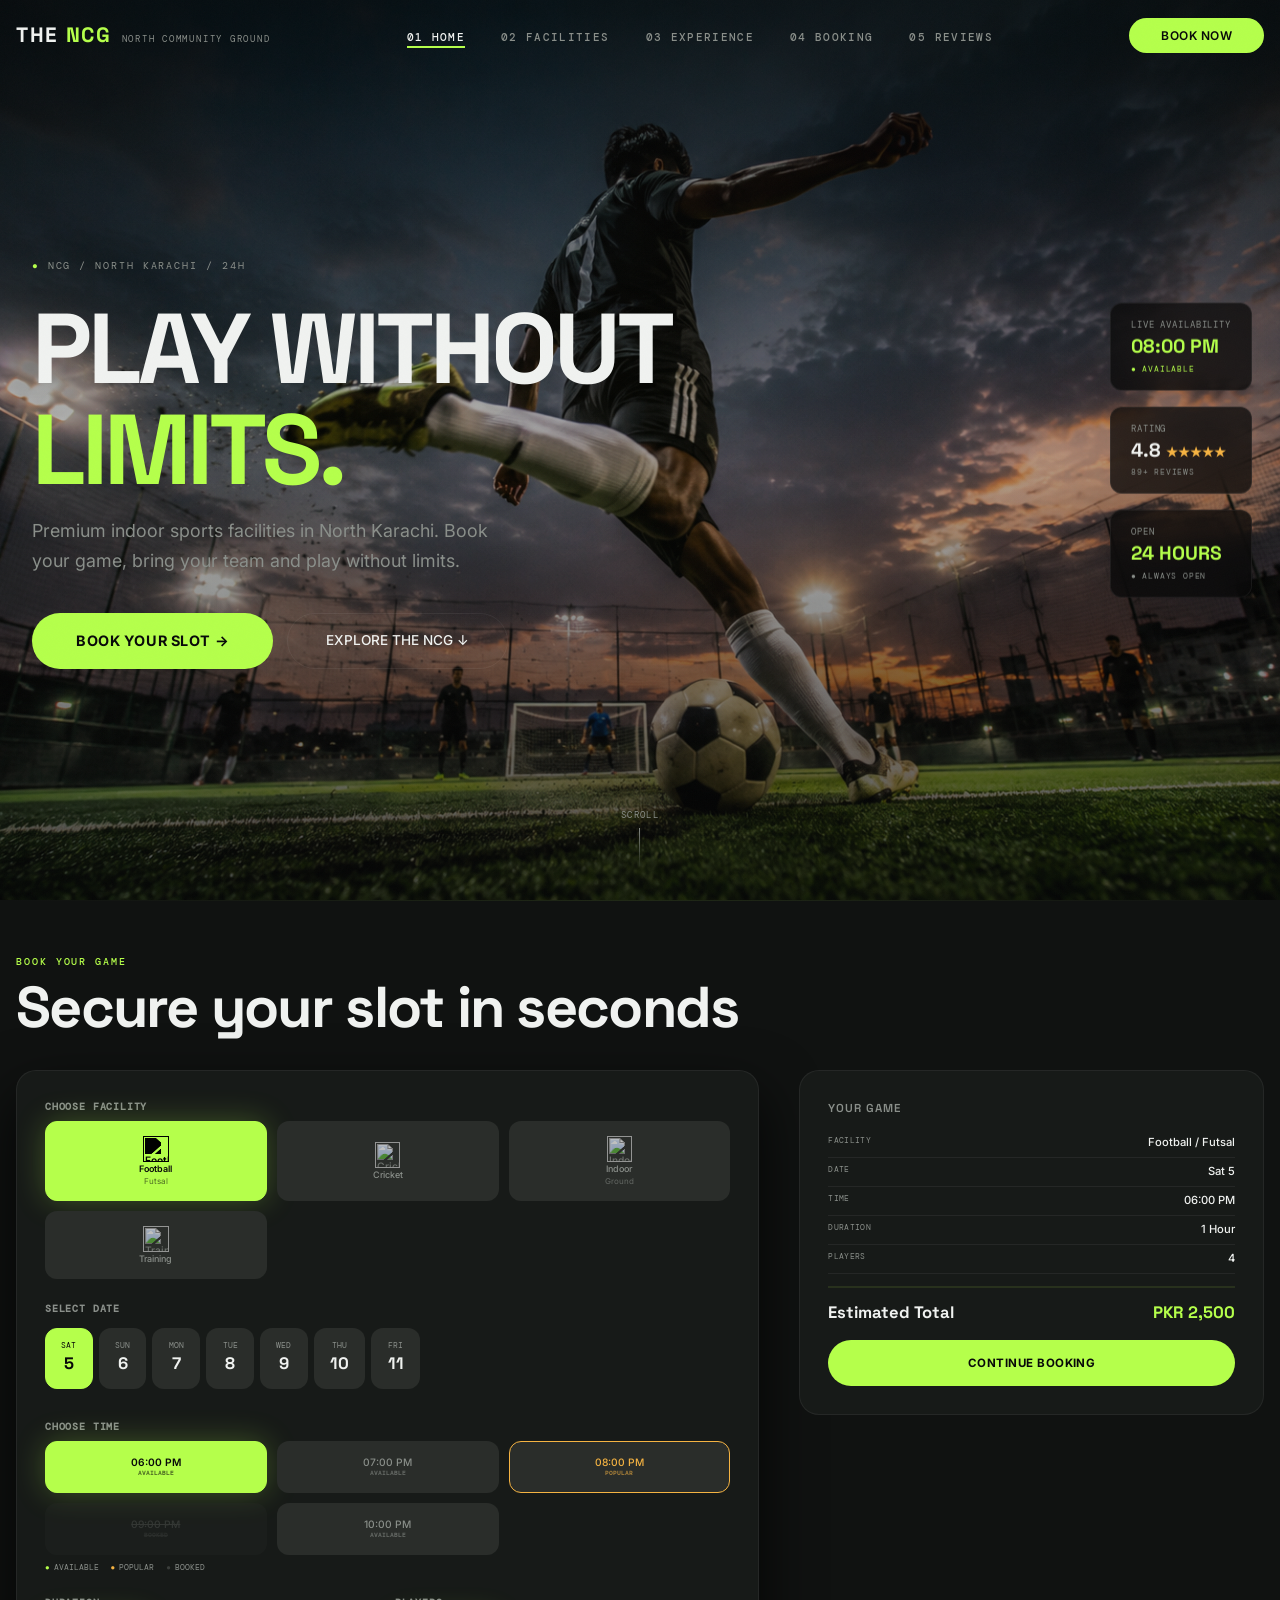
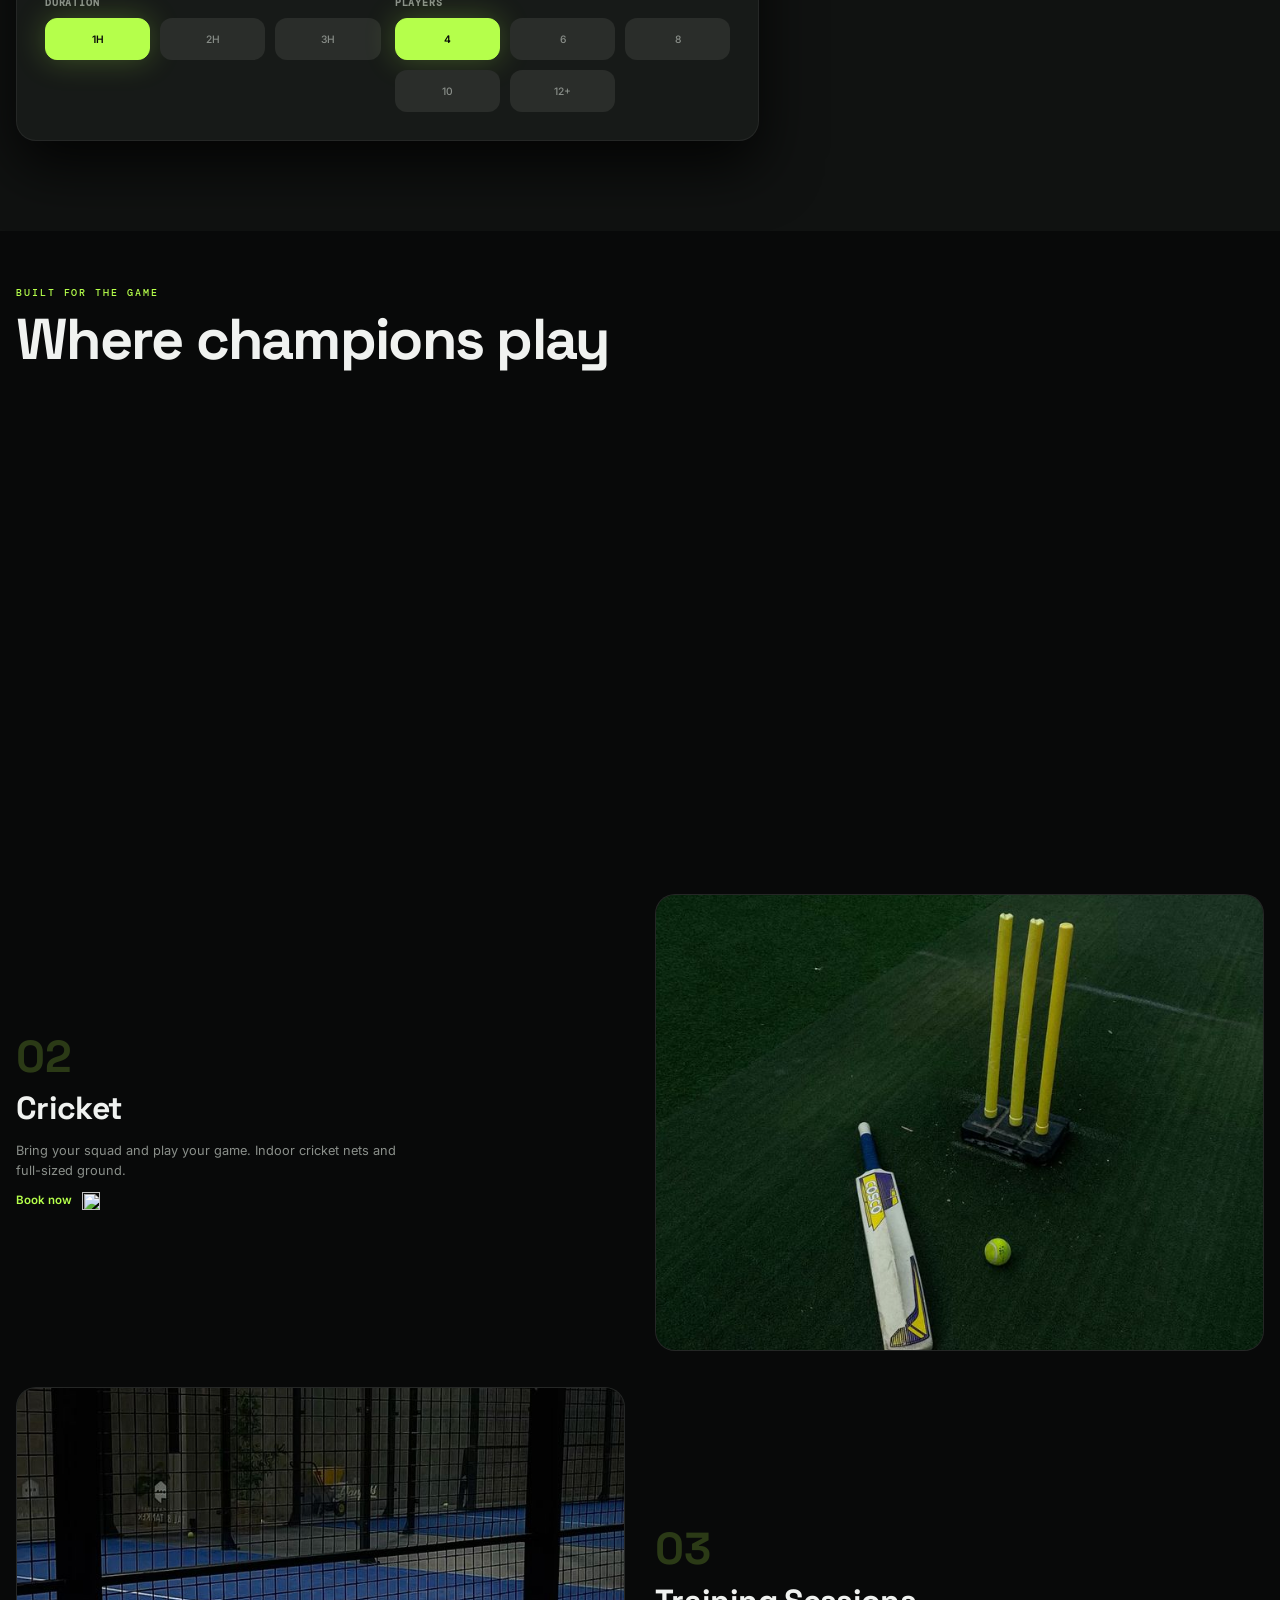
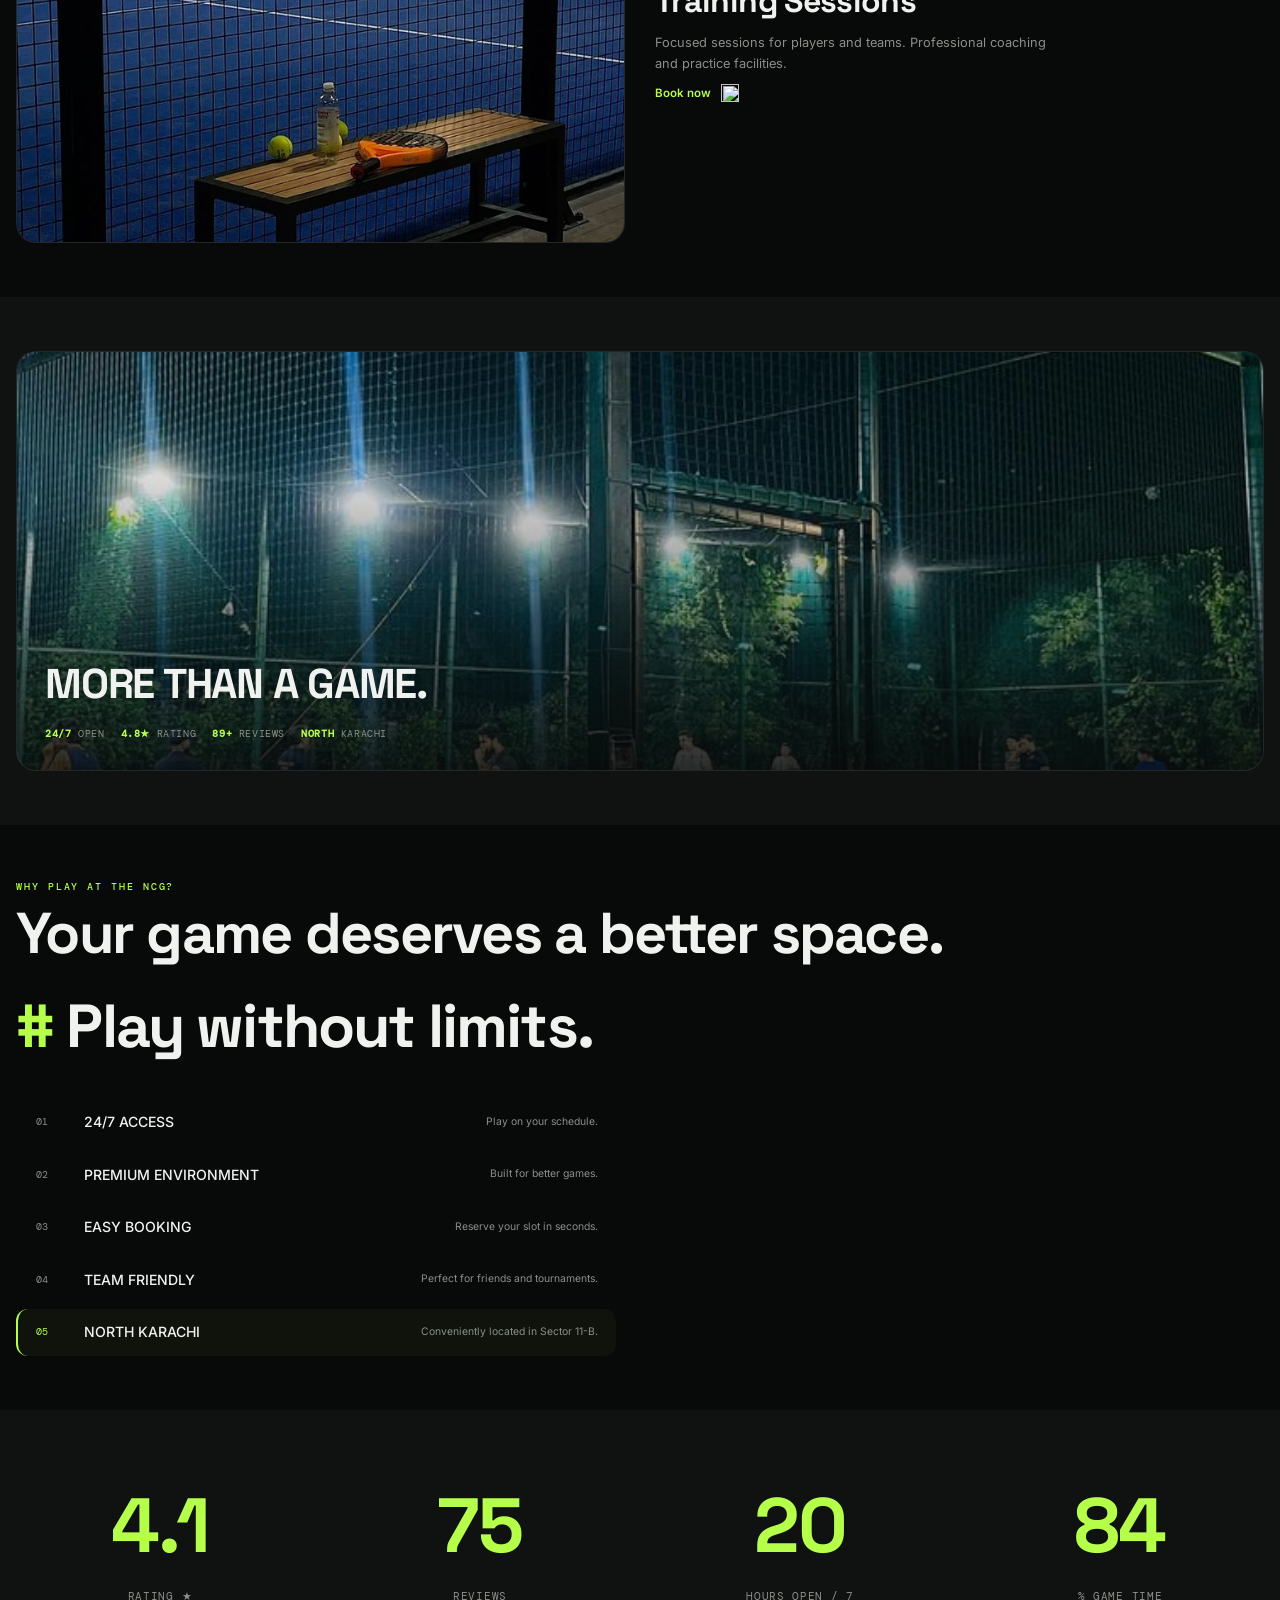
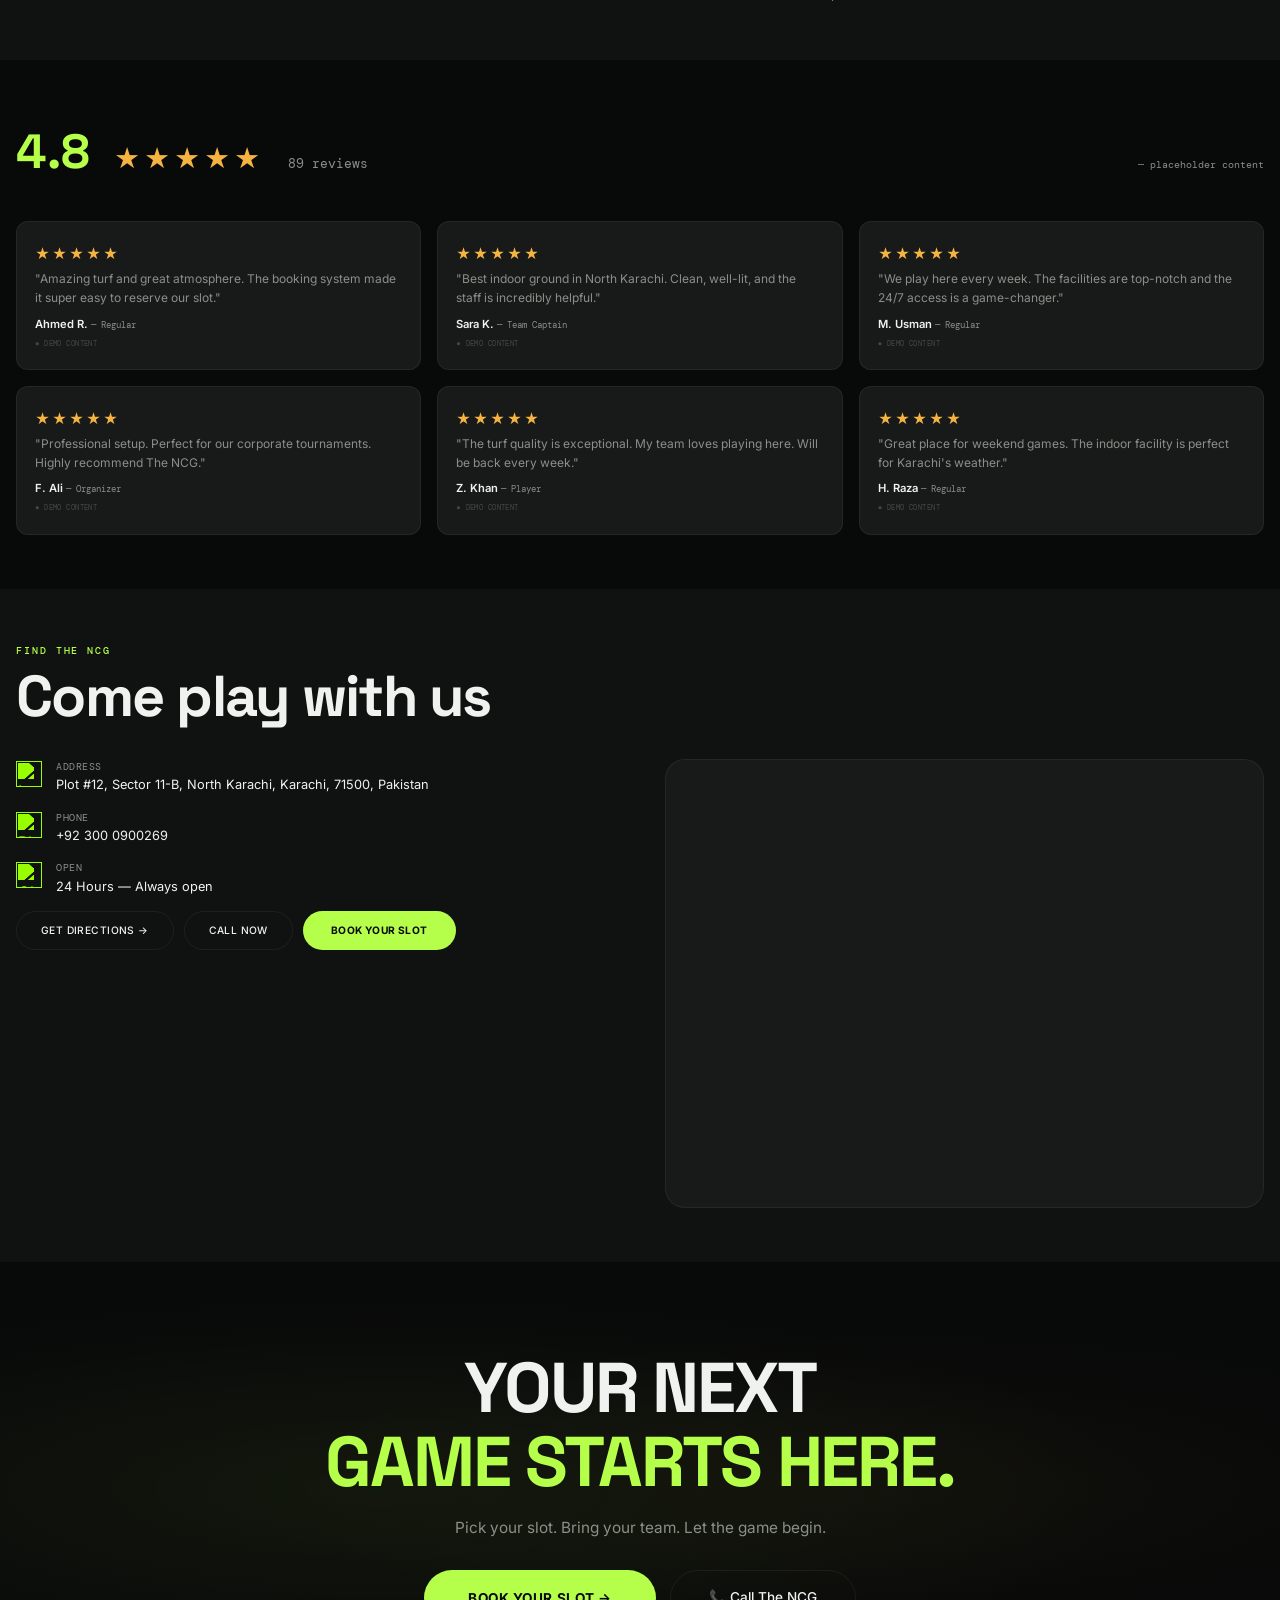
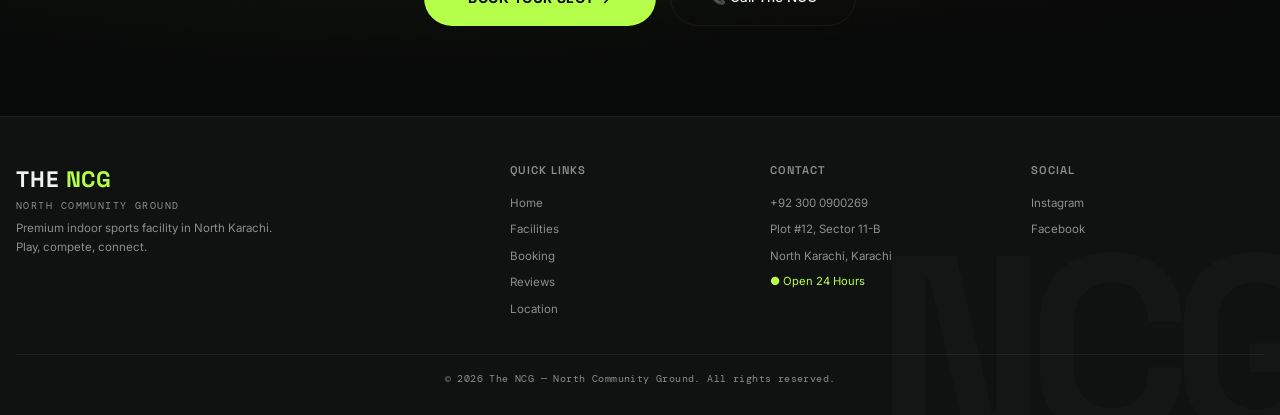
==== commit 8bdbd007: "logo and script file added" ====
--- a/Frontend/index.html
+++ b/Frontend/index.html
@@ -1,5 +1,3 @@
-<!DOCTYPE html>
-<html lang="en">
 <head>
     <meta charset="UTF-8" />
     <meta name="viewport" content="width=device-width, initial-scale=1.0, maximum-scale=1.5, viewport-fit=cover">
@@ -7,17 +5,67 @@
     <meta name="description" content="Play, compete and connect at The NCG — North Community Ground in North Karachi." />
     <link rel="preconnect" href="https://fonts.googleapis.com" />
     <link rel="preconnect" href="https://fonts.gstatic.com" crossorigin />
-    <link rel="icon" type="image/x-icon" href="../assets/images/the_ncg_logo_web_optimized (1).png">
+    <link rel="icon" type="image/x-icon" href="../assets/images/the_ncg _real_logo.jpg">
     <link href="https://fonts.googleapis.com/css2?family=Space+Grotesk:wght@400;500;600;700&family=Inter:opsz,wght@14..32,300;14..32,400;14..32,500;14..32,600;14..32,700&family=DM+Mono:wght@300;400;500&display=swap" rel="stylesheet" />
-    <link rel="stylesheet" href="styles.css">
+
+    <!-- ===== OPEN GRAPH (Vercel Ready) ===== -->
+    <meta property="og:title" content="The NCG — North Community Ground" />
+    <meta property="og:description" content="Play without limits. Premium indoor sports in North Karachi." />
+    <!-- ★★★ REPLACE your-project-name WITH YOUR ACTUAL VERCEL PROJECT NAME ★★★ -->
+    <meta property="og:image" content="https://the-ncg.vercel.app/assets/images/hero-image.png" />
+    <meta property="og:url" content="https://the-ncg.vercel.app" />
+    <meta property="og:type" content="website" />
+
+    <!-- ===== TWITTER CARD ===== -->
+    <meta name="twitter:card" content="summary_large_image" />
+    <meta name="twitter:title" content="The NCG — North Community Ground" />
+    <meta name="twitter:description" content="Play without limits. Premium indoor sports in North Karachi." />
+    <meta name="twitter:image" content="https://the-ncg.vercel.app/assets/images/hero-image.png" />
+
+    <!-- ===== JSON-LD STRUCTURED DATA ===== -->
+    <script type="application/ld+json">
+    {
+      "@context": "https://schema.org",
+      "@type": "SportsActivityLocation",
+      "@id": "https://the-ncg.vercel.app/#organization",
+      "url": "https://the-ncg.vercel.app",
+      "name": "The NCG (North Community Ground)",
+      "description": "Premium indoor sports facility in North Karachi.",
+      "telephone": "+923000900269",
+      "address": {
+        "@type": "PostalAddress",
+        "streetAddress": "Plot #12, Sector 11-B",
+        "addressLocality": "North Karachi",
+        "addressCountry": "PK"
+      },
+      "openingHoursSpecification": {
+        "@type": "OpeningHoursSpecification",
+        "dayOfWeek": ["Monday", "Tuesday", "Wednesday", "Thursday", "Friday", "Saturday", "Sunday"],
+        "opens": "00:00",
+        "closes": "23:59"
+      },
+      "geo": {
+        "@type": "GeoCoordinates",
+        "latitude": "24.9756",
+        "longitude": "67.0573"
+      }
+    }
+    </script>
+
+    <!-- ===== CSS ===== -->
+    <link rel="stylesheet" href="styles.css" />
+    <script src="script.js" defer></script>
 </head>
+
 <body>
 
     <!-- ================= LOADER ================= -->
     <div id="loader" role="status" aria-label="Loading">
         <div class="brand">THE <span>NCG</span></div>
         <div class="sub">North Community Ground</div>
-        <div class="bar-track"><div class="bar-fill" id="loaderBar"></div></div>
+        <div class="bar-track">
+            <div class="bar-fill" id="loaderBar"></div>
+        </div>
     </div>
 
     <!-- GRAIN -->
@@ -71,7 +119,8 @@
                     <span class="word">WITHOUT</span>
                     <span class="word highlight">LIMITS.</span>
                 </h1>
-                <p class="sub-text">Premium indoor sports facilities in North Karachi. Book your game, bring your team and play without limits.</p>
+                <p class="sub-text">Premium indoor sports facilities in North Karachi. Book your game, bring your team
+                    and play without limits.</p>
                 <div class="cta-group">
                     <button type="button" class="btn-primary" data-nav-cta>BOOK YOUR SLOT →</button>
                     <a href="#facilities" class="btn-secondary">EXPLORE THE NCG ↓</a>
@@ -119,21 +168,25 @@
                         <label>Choose Facility</label>
                         <div class="options-grid" id="facilityOptions">
                             <button type="button" class="opt selected" data-facility="Football / Futsal">
-                                <img src="https://img.icons8.com/ios-filled/50/B5FF4B/football.png" alt="Football" class="opt-icon" />
+                                <img src="https://img.icons8.com/ios-filled/50/B5FF4B/football.png" alt="Football"
+                                    class="opt-icon" />
                                 <span class="label-text">Football</span>
                                 <span class="sub">Futsal</span>
                             </button>
                             <button type="button" class="opt" data-facility="Cricket">
-                                <img src="https://img.icons8.com/ios-filled/50/B5FF4B/cricket.png" alt="Cricket" class="opt-icon" />
+                                <img src="https://img.icons8.com/ios-filled/50/B5FF4B/cricket.png" alt="Cricket"
+                                    class="opt-icon" />
                                 <span class="label-text">Cricket</span>
                             </button>
                             <button type="button" class="opt" data-facility="Indoor Ground">
-                                <img src="https://img.icons8.com/ios-filled/50/B5FF4B/stadium.png" alt="Indoor Ground" class="opt-icon" />
+                                <img src="https://img.icons8.com/ios-filled/50/B5FF4B/stadium.png" alt="Indoor Ground"
+                                    class="opt-icon" />
                                 <span class="label-text">Indoor</span>
                                 <span class="sub">Ground</span>
                             </button>
                             <button type="button" class="opt" data-facility="Training Session">
-                                <img src="https://img.icons8.com/ios-filled/50/B5FF4B/training.png" alt="Training" class="opt-icon" />
+                                <img src="https://img.icons8.com/ios-filled/50/B5FF4B/training.png" alt="Training"
+                                    class="opt-icon" />
                                 <span class="label-text">Training</span>
                             </button>
                         </div>
@@ -183,11 +236,16 @@
                 <div class="booking-summary" id="bookingSummary">
                     <h4>YOUR GAME</h4>
                     <div id="summaryDetails">
-                        <div class="detail-row"><span class="key">Facility</span><span class="val" id="sumFacility">Football / Futsal</span></div>
-                        <div class="detail-row"><span class="key">Date</span><span class="val" id="sumDate">—</span></div>
-                        <div class="detail-row"><span class="key">Time</span><span class="val" id="sumTime">—</span></div>
-                        <div class="detail-row"><span class="key">Duration</span><span class="val" id="sumDuration">1 Hour</span></div>
-                        <div class="detail-row"><span class="key">Players</span><span class="val" id="sumPlayers">4</span></div>
+                        <div class="detail-row"><span class="key">Facility</span><span class="val"
+                                id="sumFacility">Football / Futsal</span></div>
+                        <div class="detail-row"><span class="key">Date</span><span class="val" id="sumDate">—</span>
+                        </div>
+                        <div class="detail-row"><span class="key">Time</span><span class="val" id="sumTime">—</span>
+                        </div>
+                        <div class="detail-row"><span class="key">Duration</span><span class="val" id="sumDuration">1
+                                Hour</span></div>
+                        <div class="detail-row"><span class="key">Players</span><span class="val"
+                                id="sumPlayers">4</span></div>
                     </div>
                     <div class="total">
                         <span>Estimated Total</span>
@@ -227,7 +285,8 @@
                         <p>Fast-paced games. Premium playing environment. Artificial turf designed for performance.</p>
                         <a href="#booking" class="arrow-link">
                             Book now
-                            <img src="https://img.icons8.com/ios-filled/50/B5FF4B/right.png" alt="→" class="arrow-icon" />
+                            <img src="https://img.icons8.com/ios-filled/50/B5FF4B/right.png" alt="→"
+                                class="arrow-icon" />
                         </a>
                     </div>
                 </div>
@@ -242,7 +301,8 @@
                         <p>Bring your squad and play your game. Indoor cricket nets and full-sized ground.</p>
                         <a href="#booking" class="arrow-link">
                             Book now
-                            <img src="https://img.icons8.com/ios-filled/50/B5FF4B/right.png" alt="→" class="arrow-icon" />
+                            <img src="https://img.icons8.com/ios-filled/50/B5FF4B/right.png" alt="→"
+                                class="arrow-icon" />
                         </a>
                     </div>
                 </div>
@@ -257,7 +317,8 @@
                         <p>Focused sessions for players and teams. Professional coaching and practice facilities.</p>
                         <a href="#booking" class="arrow-link">
                             Book now
-                            <img src="https://img.icons8.com/ios-filled/50/B5FF4B/right.png" alt="→" class="arrow-icon" />
+                            <img src="https://img.icons8.com/ios-filled/50/B5FF4B/right.png" alt="→"
+                                class="arrow-icon" />
                         </a>
                     </div>
                 </div>
@@ -295,11 +356,16 @@
                 <span class="lime">#</span> Play without limits.
             </div>
             <div class="why-list" id="whyList">
-                <div class="item active" data-why="0"><span class="num">01</span><span class="text">24/7 ACCESS</span><span class="desc">Play on your schedule.</span></div>
-                <div class="item" data-why="1"><span class="num">02</span><span class="text">PREMIUM ENVIRONMENT</span><span class="desc">Built for better games.</span></div>
-                <div class="item" data-why="2"><span class="num">03</span><span class="text">EASY BOOKING</span><span class="desc">Reserve your slot in seconds.</span></div>
-                <div class="item" data-why="3"><span class="num">04</span><span class="text">TEAM FRIENDLY</span><span class="desc">Perfect for friends and tournaments.</span></div>
-                <div class="item" data-why="4"><span class="num">05</span><span class="text">NORTH KARACHI</span><span class="desc">Conveniently located in Sector 11-B.</span></div>
+                <div class="item active" data-why="0"><span class="num">01</span><span class="text">24/7
+                        ACCESS</span><span class="desc">Play on your schedule.</span></div>
+                <div class="item" data-why="1"><span class="num">02</span><span class="text">PREMIUM
+                        ENVIRONMENT</span><span class="desc">Built for better games.</span></div>
+                <div class="item" data-why="2"><span class="num">03</span><span class="text">EASY BOOKING</span><span
+                        class="desc">Reserve your slot in seconds.</span></div>
+                <div class="item" data-why="3"><span class="num">04</span><span class="text">TEAM FRIENDLY</span><span
+                        class="desc">Perfect for friends and tournaments.</span></div>
+                <div class="item" data-why="4"><span class="num">05</span><span class="text">NORTH KARACHI</span><span
+                        class="desc">Conveniently located in Sector 11-B.</span></div>
             </div>
         </div>
     </section>
@@ -308,10 +374,22 @@
     <section id="stats" aria-label="Statistics">
         <div class="container">
             <div class="stats-grid">
-                <div class="stat-block"><div class="number" data-count="4.8">0</div><div class="label">Rating ★</div></div>
-                <div class="stat-block"><div class="number" data-count="89">0</div><div class="label">Reviews</div></div>
-                <div class="stat-block"><div class="number" data-count="24">0</div><div class="label">Hours Open / 7</div></div>
-                <div class="stat-block"><div class="number" data-count="100">0</div><div class="label">% Game Time</div></div>
+                <div class="stat-block">
+                    <div class="number" data-count="4.8">0</div>
+                    <div class="label">Rating ★</div>
+                </div>
+                <div class="stat-block">
+                    <div class="number" data-count="89">0</div>
+                    <div class="label">Reviews</div>
+                </div>
+                <div class="stat-block">
+                    <div class="number" data-count="24">0</div>
+                    <div class="label">Hours Open / 7</div>
+                </div>
+                <div class="stat-block">
+                    <div class="number" data-count="100">0</div>
+                    <div class="label">% Game Time</div>
+                </div>
             </div>
         </div>
     </section>
@@ -323,42 +401,50 @@
                 <span class="big-rating">4.8</span>
                 <span class="stars-big">★★★★★</span>
                 <span class="count">89 reviews</span>
-                <span style="font-size:0.6rem;color:var(--text-secondary);font-family:'DM Mono',monospace;margin-left:auto;">— placeholder content</span>
+                <span
+                    style="font-size:0.6rem;color:var(--text-secondary);font-family:'DM Mono',monospace;margin-left:auto;">—
+                    placeholder content</span>
             </div>
             <div class="reviews-grid">
                 <div class="review-card reveal">
                     <div class="stars">★★★★★</div>
-                    <div class="quote">"Amazing turf and great atmosphere. The booking system made it super easy to reserve our slot."</div>
+                    <div class="quote">"Amazing turf and great atmosphere. The booking system made it super easy to
+                        reserve our slot."</div>
                     <div class="name">Ahmed R. <span class="sub">— Regular</span></div>
                     <div class="demo-badge">● demo content</div>
                 </div>
                 <div class="review-card reveal">
                     <div class="stars">★★★★★</div>
-                    <div class="quote">"Best indoor ground in North Karachi. Clean, well-lit, and the staff is incredibly helpful."</div>
+                    <div class="quote">"Best indoor ground in North Karachi. Clean, well-lit, and the staff is
+                        incredibly helpful."</div>
                     <div class="name">Sara K. <span class="sub">— Team Captain</span></div>
                     <div class="demo-badge">● demo content</div>
                 </div>
                 <div class="review-card reveal">
                     <div class="stars">★★★★★</div>
-                    <div class="quote">"We play here every week. The facilities are top-notch and the 24/7 access is a game-changer."</div>
+                    <div class="quote">"We play here every week. The facilities are top-notch and the 24/7 access is a
+                        game-changer."</div>
                     <div class="name">M. Usman <span class="sub">— Regular</span></div>
                     <div class="demo-badge">● demo content</div>
                 </div>
                 <div class="review-card reveal">
                     <div class="stars">★★★★★</div>
-                    <div class="quote">"Professional setup. Perfect for our corporate tournaments. Highly recommend The NCG."</div>
+                    <div class="quote">"Professional setup. Perfect for our corporate tournaments. Highly recommend The
+                        NCG."</div>
                     <div class="name">F. Ali <span class="sub">— Organizer</span></div>
                     <div class="demo-badge">● demo content</div>
                 </div>
                 <div class="review-card reveal">
                     <div class="stars">★★★★★</div>
-                    <div class="quote">"The turf quality is exceptional. My team loves playing here. Will be back every week."</div>
+                    <div class="quote">"The turf quality is exceptional. My team loves playing here. Will be back every
+                        week."</div>
                     <div class="name">Z. Khan <span class="sub">— Player</span></div>
                     <div class="demo-badge">● demo content</div>
                 </div>
                 <div class="review-card reveal">
                     <div class="stars">★★★★★</div>
-                    <div class="quote">"Great place for weekend games. The indoor facility is perfect for Karachi's weather."</div>
+                    <div class="quote">"Great place for weekend games. The indoor facility is perfect for Karachi's
+                        weather."</div>
                     <div class="name">H. Raza <span class="sub">— Regular</span></div>
                     <div class="demo-badge">● demo content</div>
                 </div>
@@ -390,7 +476,8 @@
                         </div>
                         <div class="text">
                             <span class="label">Phone</span>
-                            <a href="tel:+923000900269" style="color:var(--text-primary);text-decoration:none;">+92 300 0900269</a>
+                            <a href="tel:+923000900269" style="color:var(--text-primary);text-decoration:none;">+92 300
+                                0900269</a>
                         </div>
                     </div>
                     <div class="detail">
@@ -403,13 +490,17 @@
                         </div>
                     </div>
                     <div class="btn-group">
-                        <a href="https://www.google.com/maps/place/The+NCG+(North+Community+Ground)/@24.9756121,67.057296,17z/data=!3m1!4b1!4m6!3m5!1s0x3eb341326b3f194b:0x3b9de4bc7c277ac3!8m2!3d24.9756073!4d67.0598709!16s%2Fg%2F11wthddqt1?entry=ttu&g_ep=EgoyMDI2MDgxOS4wIKXMDSoASAFQAw%3D%3D" target="_blank" rel="noopener noreferrer" class="btn-outline">Get Directions →</a>
+                        <a href="https://www.google.com/maps/place/The+NCG+(North+Community+Ground)/@24.9756121,67.057296,17z/data=!3m1!4b1!4m6!3m5!1s0x3eb341326b3f194b:0x3b9de4bc7c277ac3!8m2!3d24.9756073!4d67.0598709!16s%2Fg%2F11wthddqt1?entry=ttu&g_ep=EgoyMDI2MDgxOS4wIKXMDSoASAFQAw%3D%3D"
+                            target="_blank" rel="noopener noreferrer" class="btn-outline">Get Directions →</a>
                         <a href="tel:+923000900269" class="btn-outline">Call Now</a>
                         <button type="button" class="btn-primary-sm" data-nav-cta>Book Your Slot</button>
                     </div>
                 </div>
                 <div class="map-placeholder">
-                    <iframe src="https://www.google.com/maps/embed?pb=!1m18!1m12!1m3!1d3619.2203589241227!2d67.057296!3d24.975612!2m3!1f0!2f0!3f0!3m2!1i1024!2i768!4f13.1!3m3!1m2!1s0x3eb341326b3f194b%3A0x3b9de4bc7c277ac3!2sThe%20NCG%20(North%20Community%20Ground)!5e0!3m2!1sen!2s!4v1724265600000" title="Google Maps location of The NCG" allowfullscreen loading="lazy" referrerpolicy="no-referrer-when-downgrade"></iframe>
+                    <iframe
+                        src="https://www.google.com/maps/embed?pb=!1m18!1m12!1m3!1d3619.2203589241227!2d67.057296!3d24.975612!2m3!1f0!2f0!3f0!3m2!1i1024!2i768!4f13.1!3m3!1m2!1s0x3eb341326b3f194b%3A0x3b9de4bc7c277ac3!2sThe%20NCG%20(North%20Community%20Ground)!5e0!3m2!1sen!2s!4v1724265600000"
+                        title="Google Maps location of The NCG" allowfullscreen loading="lazy"
+                        referrerpolicy="no-referrer-when-downgrade"></iframe>
                 </div>
             </div>
         </div>
@@ -487,4 +578,5 @@
 
     <script src="./script.js"></script>
 </body>
+
 </html>
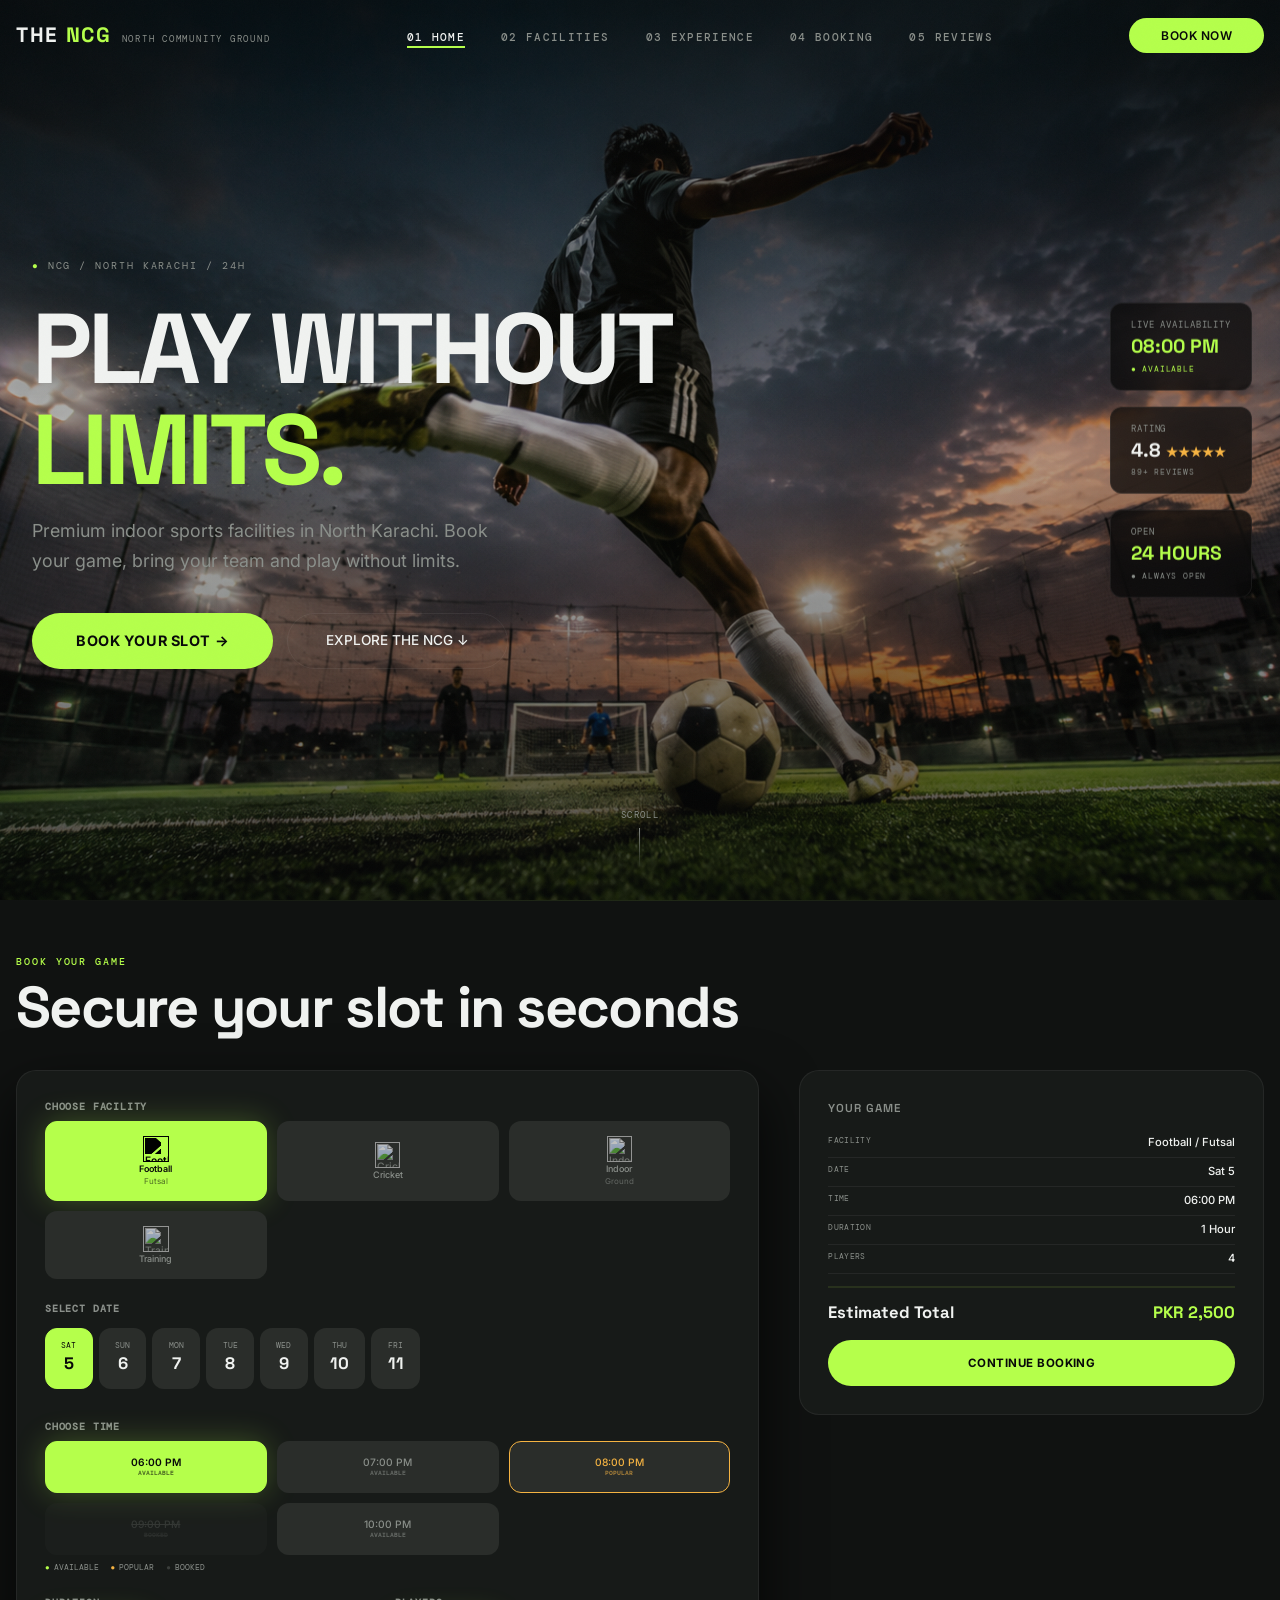
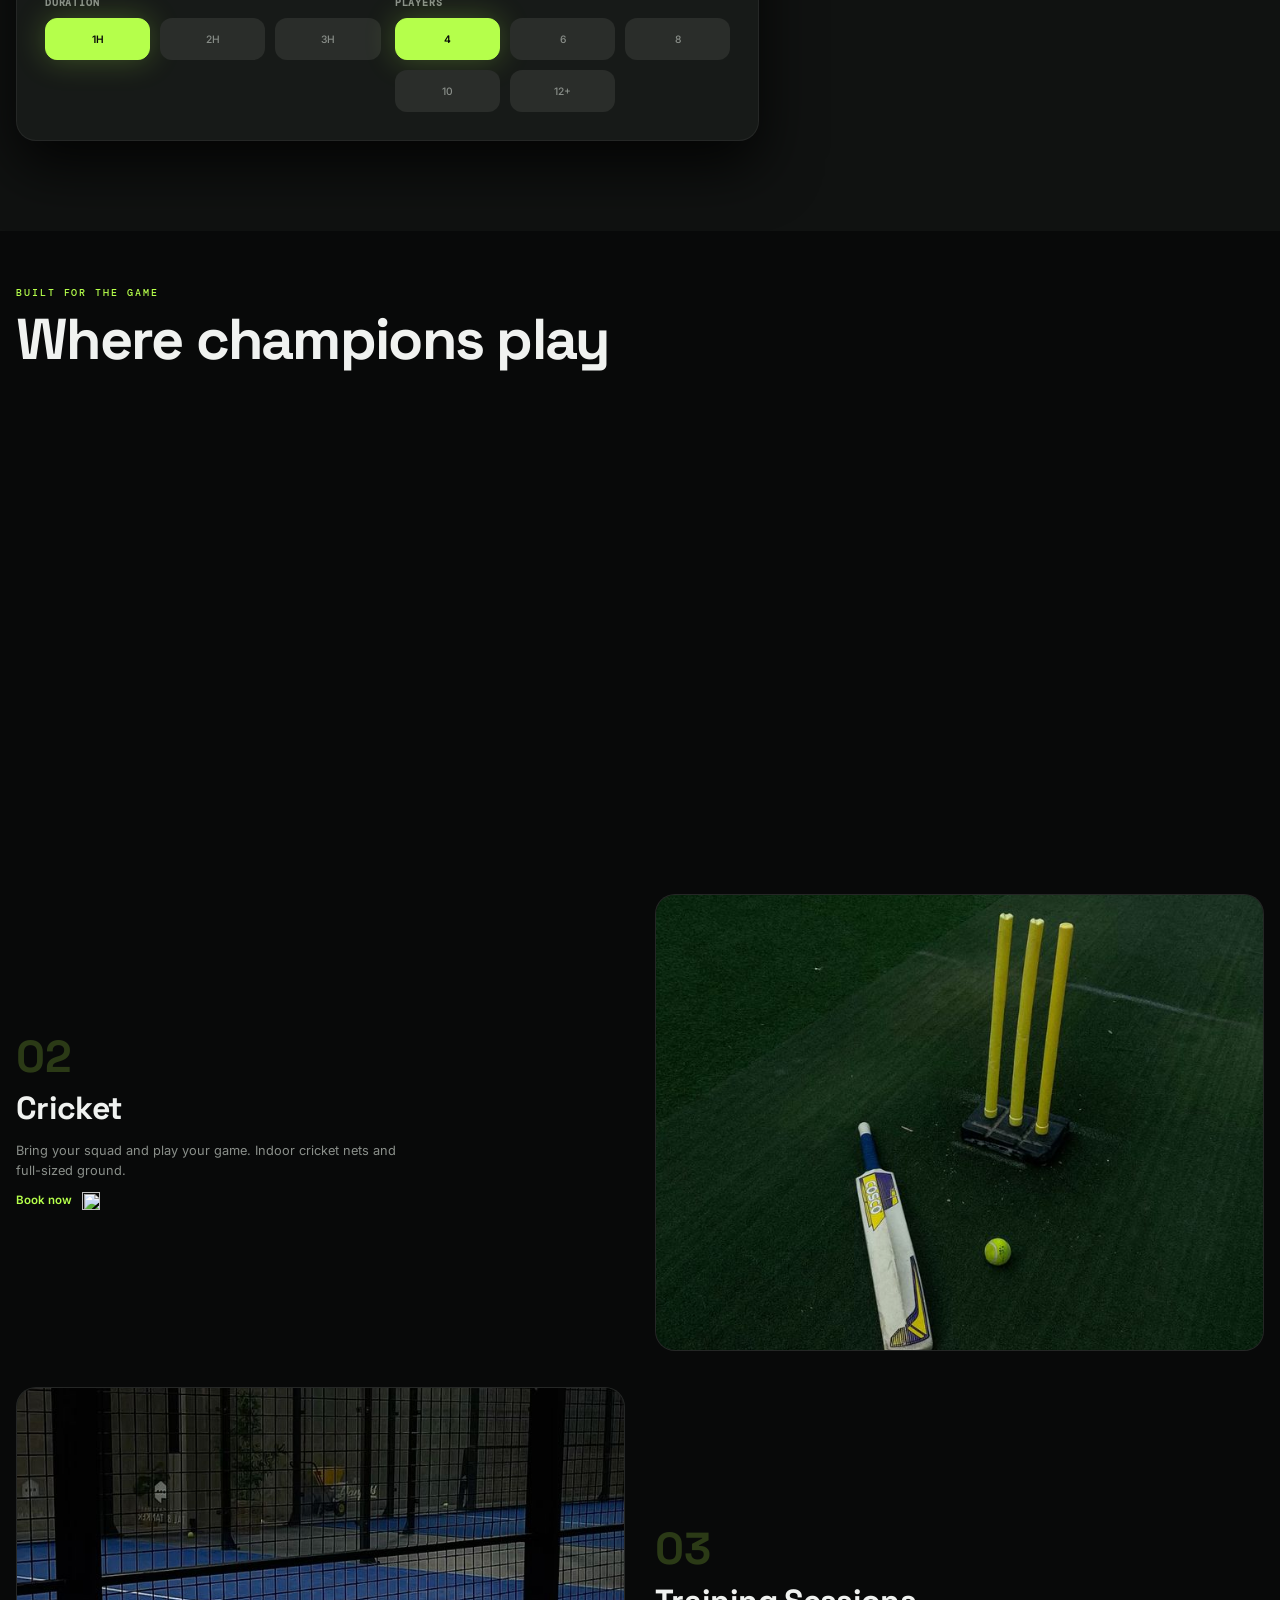
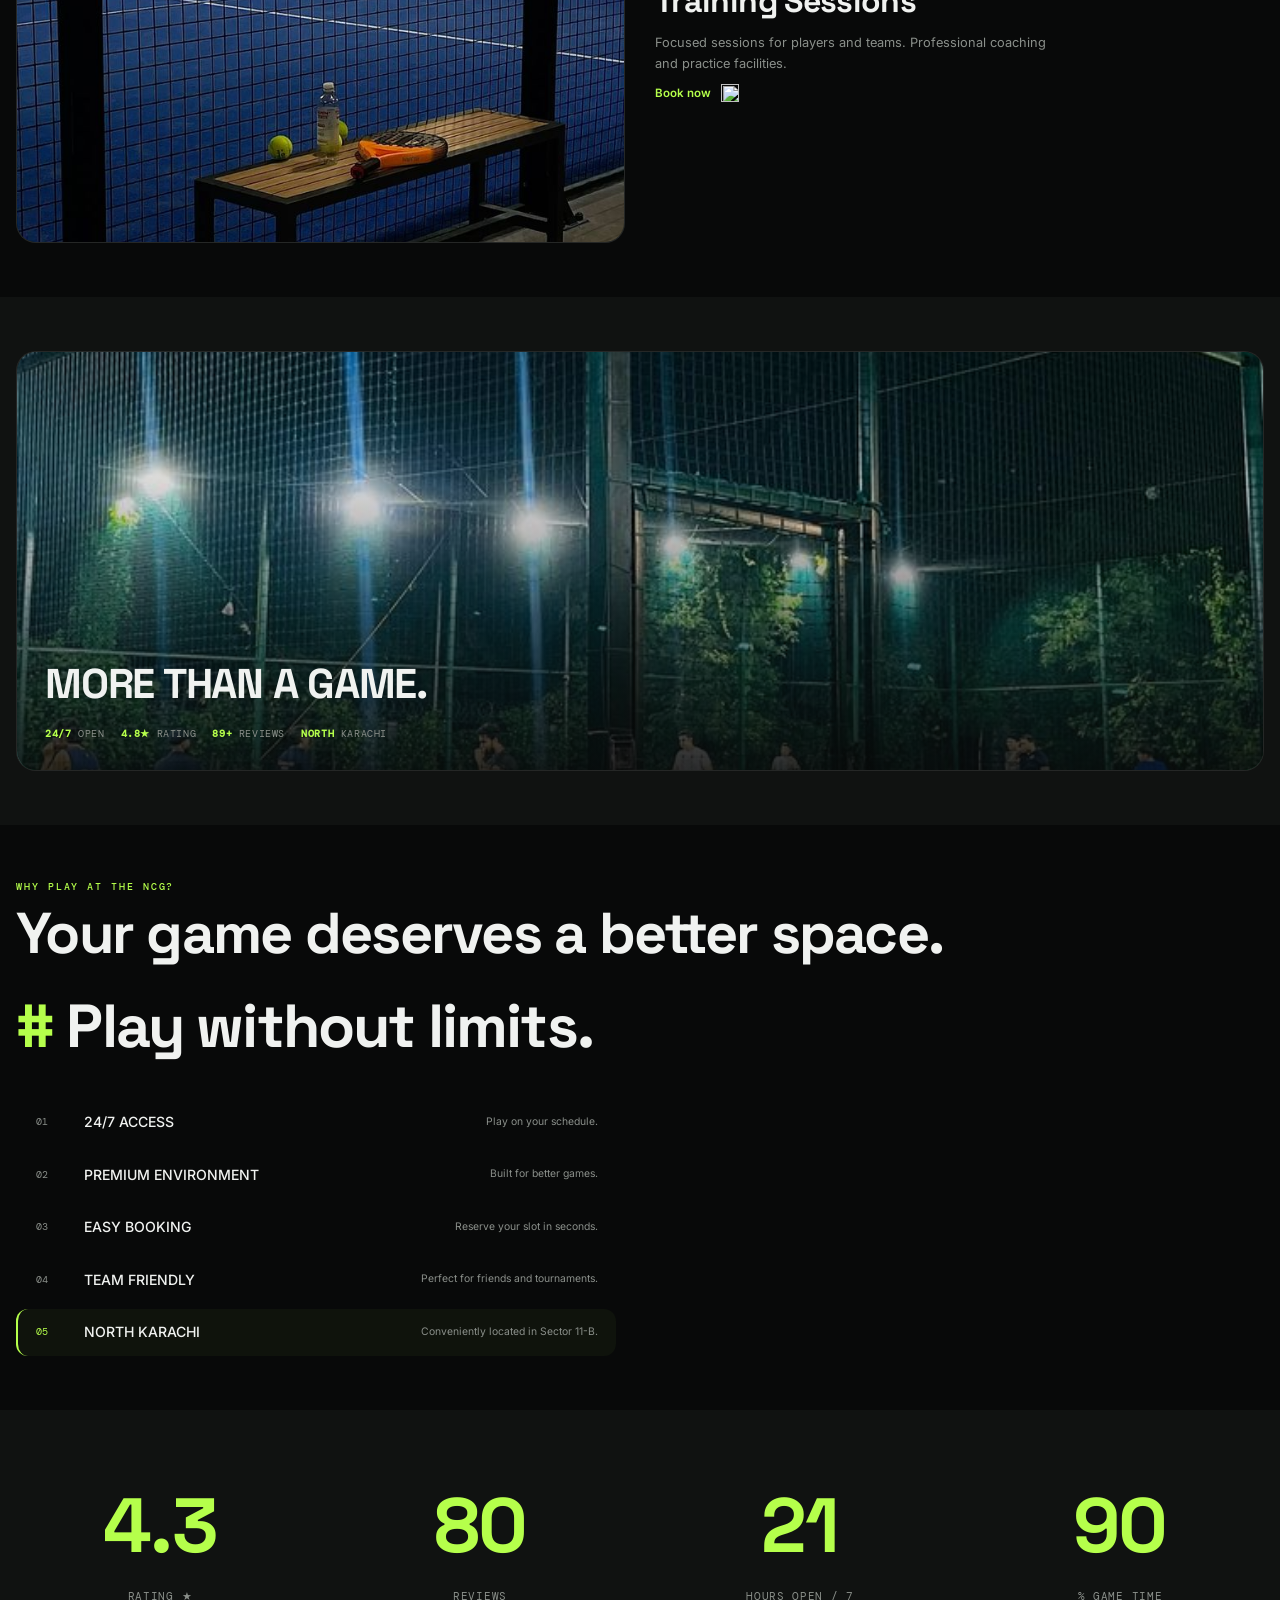
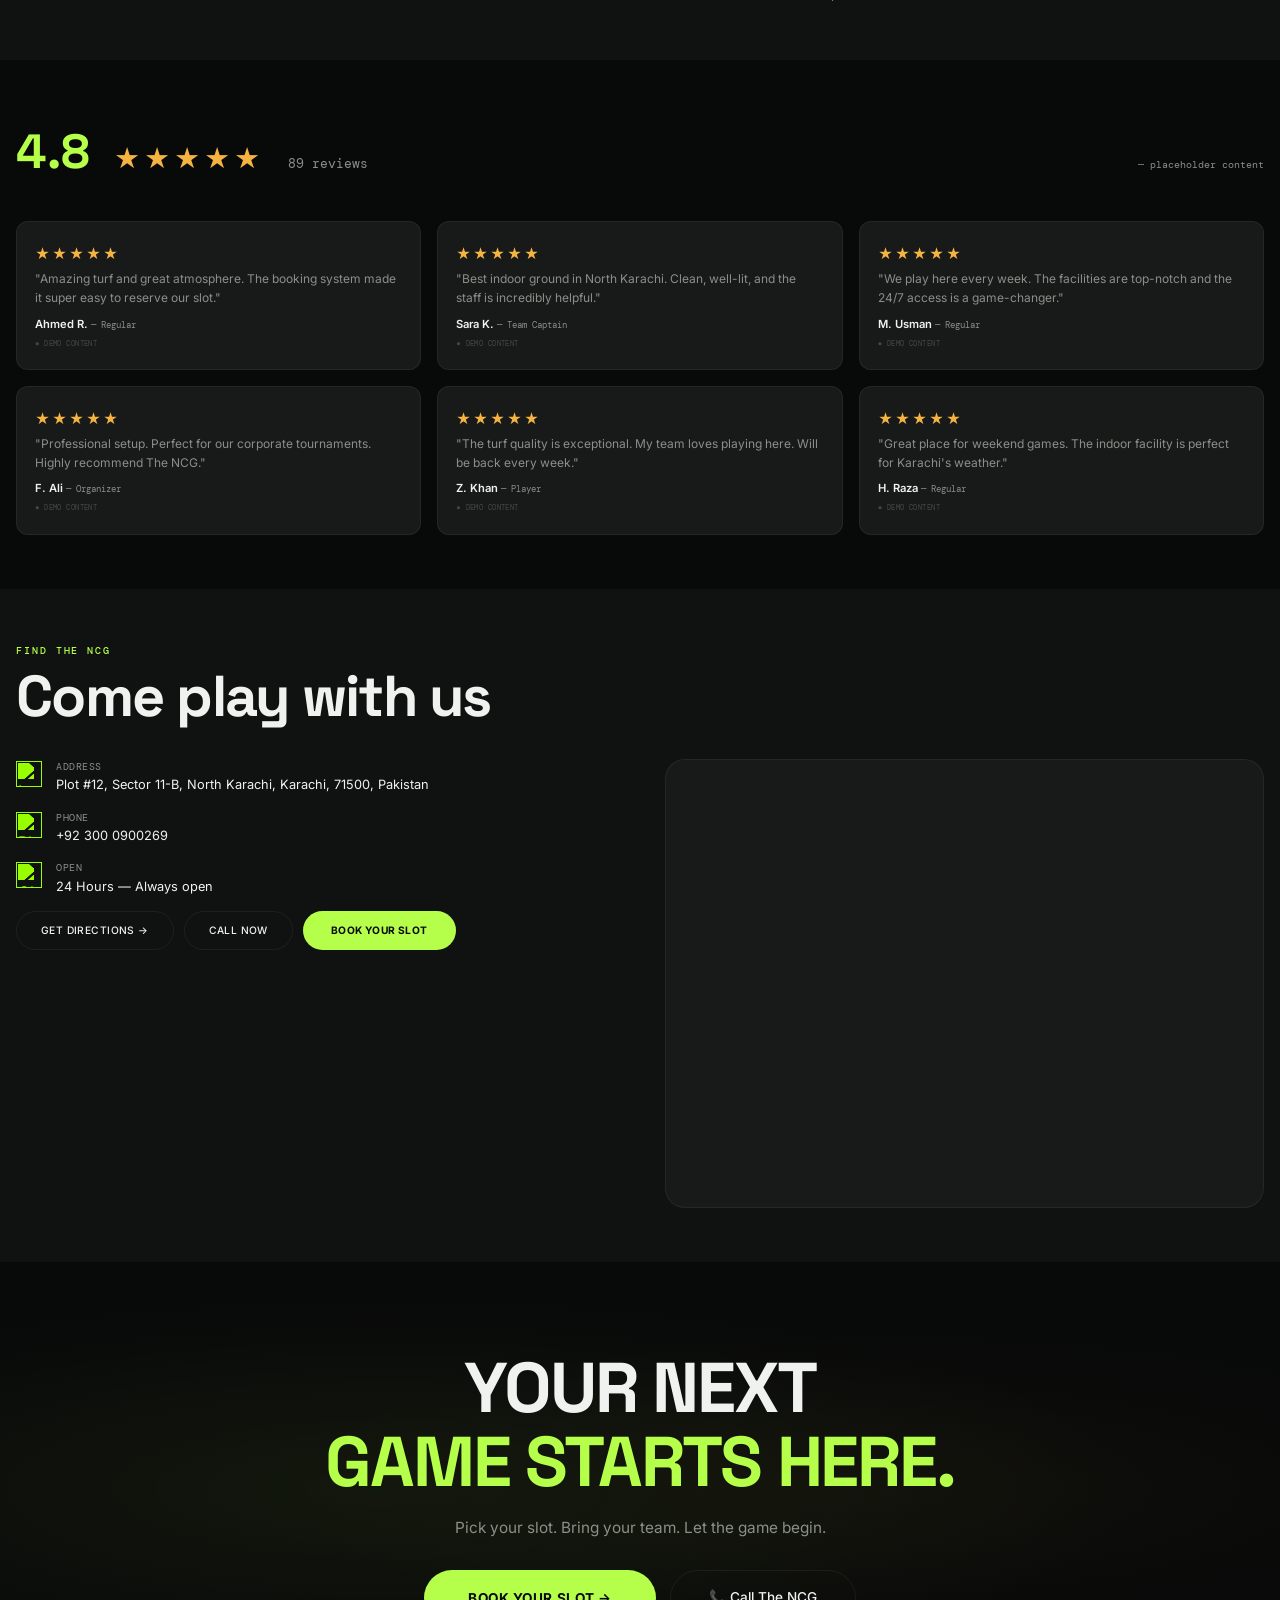
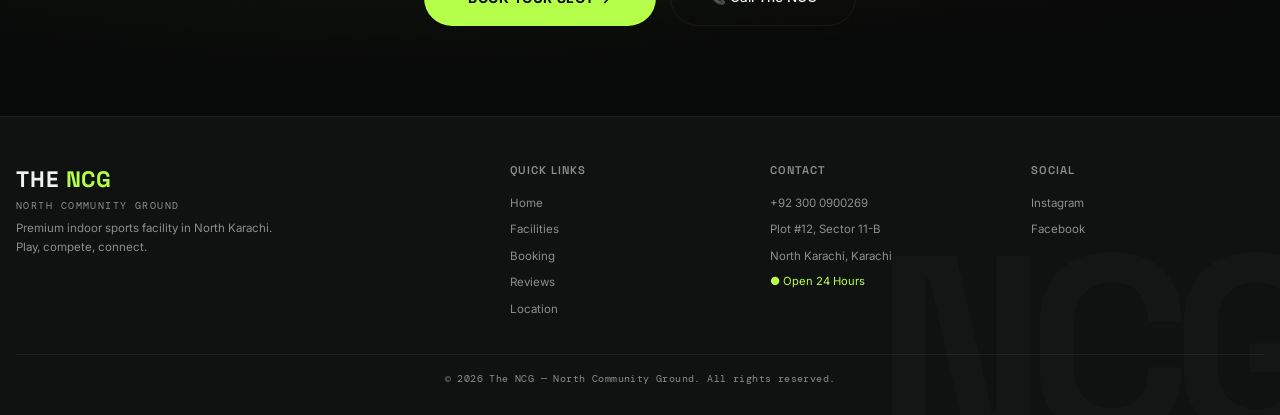
==== commit c2deaee2: "folder created for the website and images reuplloaded" ====
--- a/Frontend/index.html
+++ b/Frontend/index.html
@@ -5,7 +5,7 @@
     <meta name="description" content="Play, compete and connect at The NCG — North Community Ground in North Karachi." />
     <link rel="preconnect" href="https://fonts.googleapis.com" />
     <link rel="preconnect" href="https://fonts.gstatic.com" crossorigin />
-    <link rel="icon" type="image/x-icon" href="../assets/images/the_ncg _real_logo.jpg">
+    <link rel="icon" type="image/x-icon" href="./images/the_ncg _real_logo.jpg">
     <link href="https://fonts.googleapis.com/css2?family=Space+Grotesk:wght@400;500;600;700&family=Inter:opsz,wght@14..32,300;14..32,400;14..32,500;14..32,600;14..32,700&family=DM+Mono:wght@300;400;500&display=swap" rel="stylesheet" />
 
     <!-- ===== OPEN GRAPH (Vercel Ready) ===== -->
@@ -106,7 +106,7 @@
     <section class="hero" id="home">
         <div class="hero-bg"></div>
         <div class="hero-image-wrap">
-            <img src="../assets/images/hero image.png" alt="The NCG indoor sports facility" />
+            <img src="./images/hero image.png" alt="The NCG indoor sports facility" />
             <div class="fallback"></div>
         </div>
         <div class="hero-overlay-gradient"></div>
@@ -276,7 +276,7 @@
             <div class="facility-editorial">
                 <div class="item reveal">
                     <div class="image-wrap">
-                        <img src="../assets/images/football.jpg" alt="Football / Futsal facility at The NCG" />
+                        <img src="./images/football.jpg" alt="Football / Futsal facility at The NCG" />
                         <div class="fallback"></div>
                     </div>
                     <div class="info">
@@ -292,7 +292,7 @@
                 </div>
                 <div class="item reveal">
                     <div class="image-wrap">
-                        <img src="../assets/images/cricket_new.jpg" alt="Cricket facility at The NCG" />
+                        <img src="./images/cricket_new.jpg" alt="Cricket facility at The NCG" />
                         <div class="fallback"></div>
                     </div>
                     <div class="info">
@@ -308,7 +308,7 @@
                 </div>
                 <div class="item reveal">
                     <div class="image-wrap">
-                        <img src="../assets/images/padel_new.jpg" alt="Training sessions at The NCG" />
+                        <img src="./images/padel_new.jpg" alt="Training sessions at The NCG" />
                         <div class="fallback"></div>
                     </div>
                     <div class="info">
@@ -330,7 +330,7 @@
     <section id="experience" aria-label="Experience">
         <div class="container">
             <div class="experience-hero reveal">
-                <img src="../assets/images/more than a game.jpg" alt="The NCG Experience" />
+                <img src="./images/more than a game.jpg" alt="The NCG Experience" />
                 <div class="fallback"></div>
                 <div class="overlay">
                     <h2>MORE THAN A GAME.</h2>
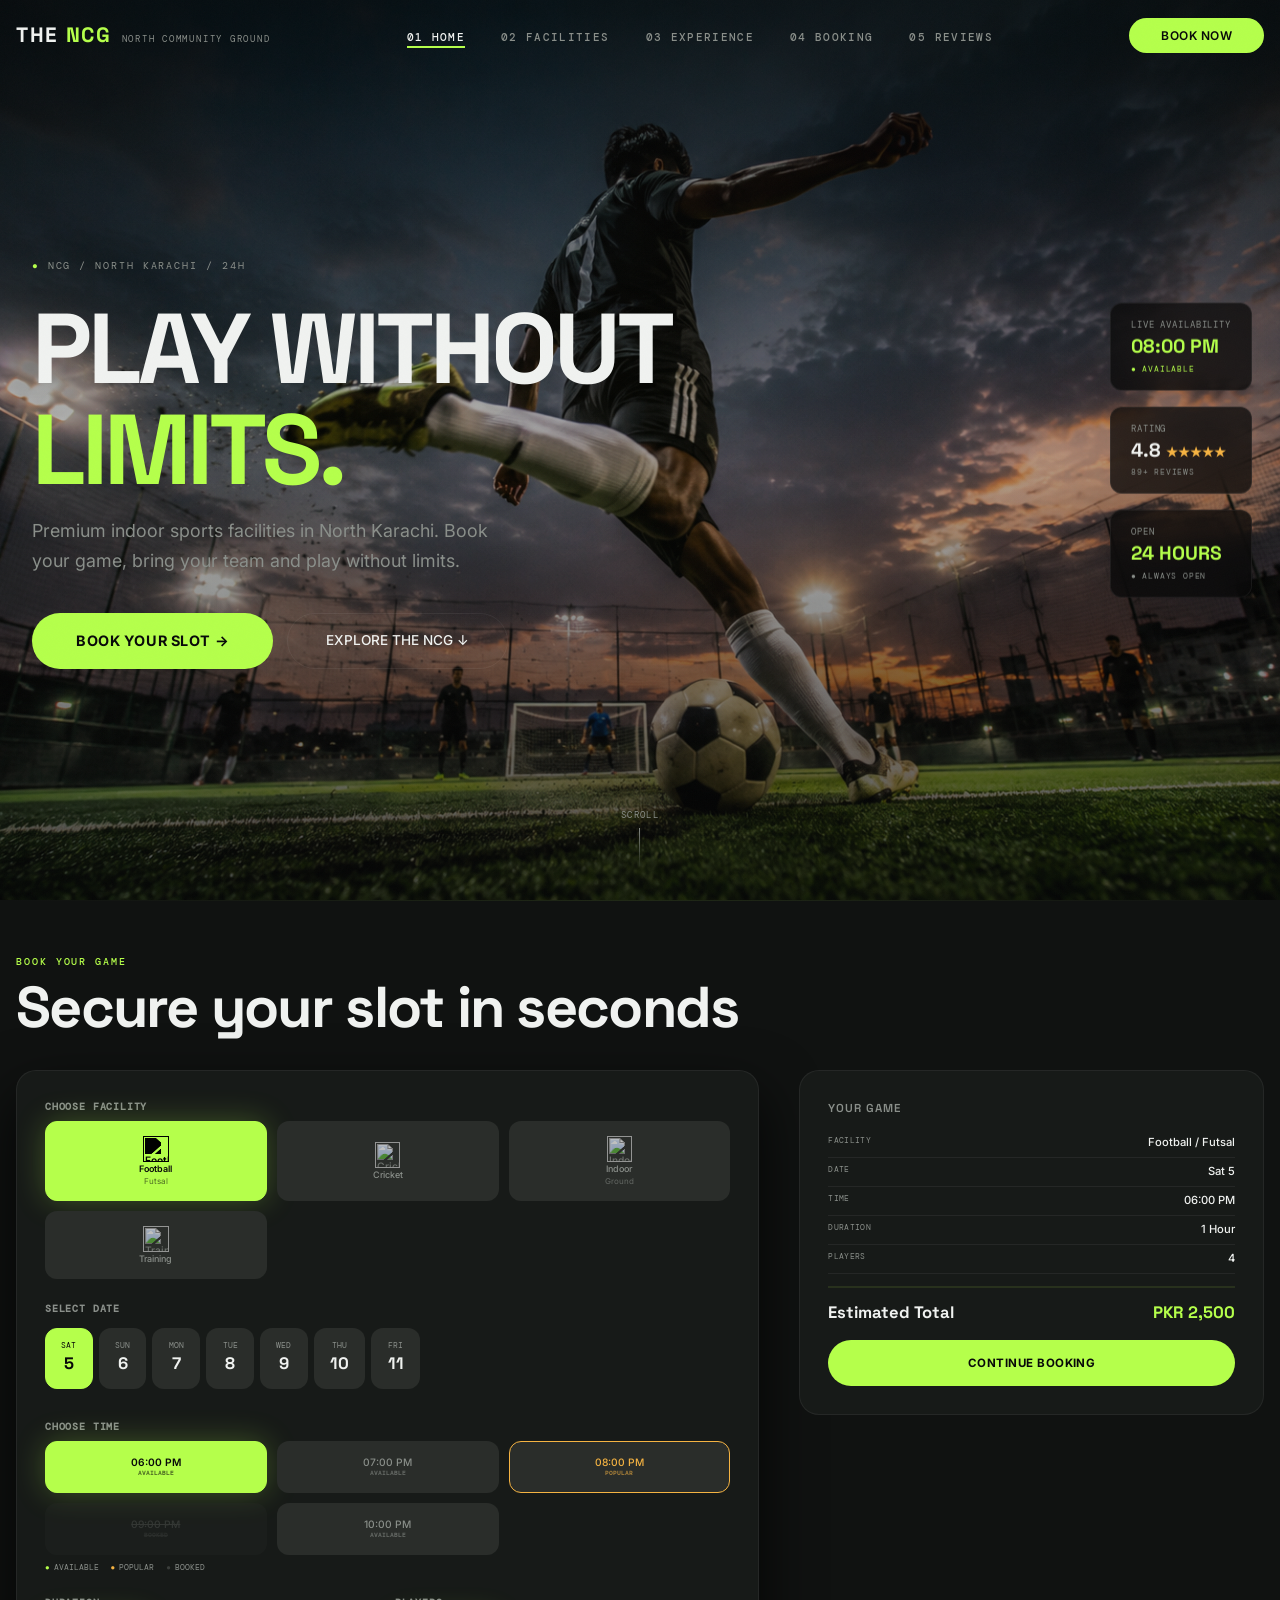
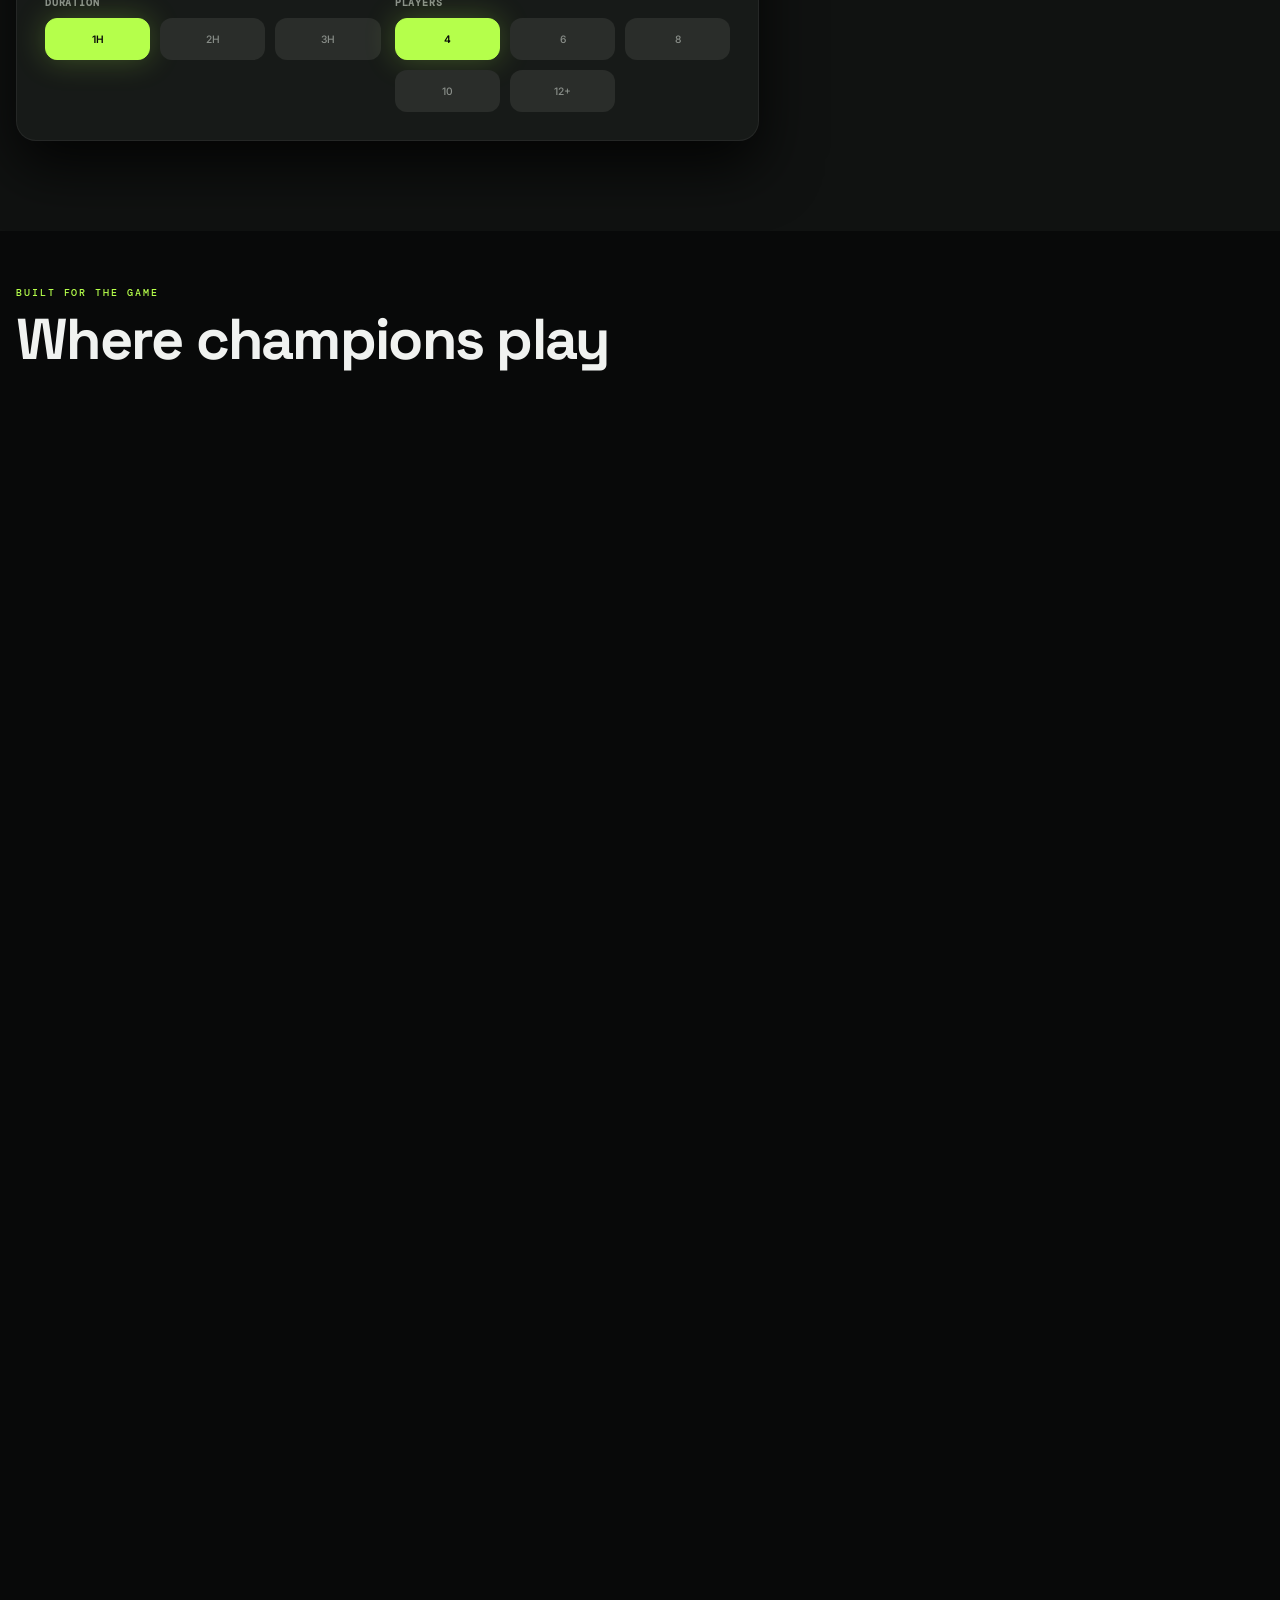
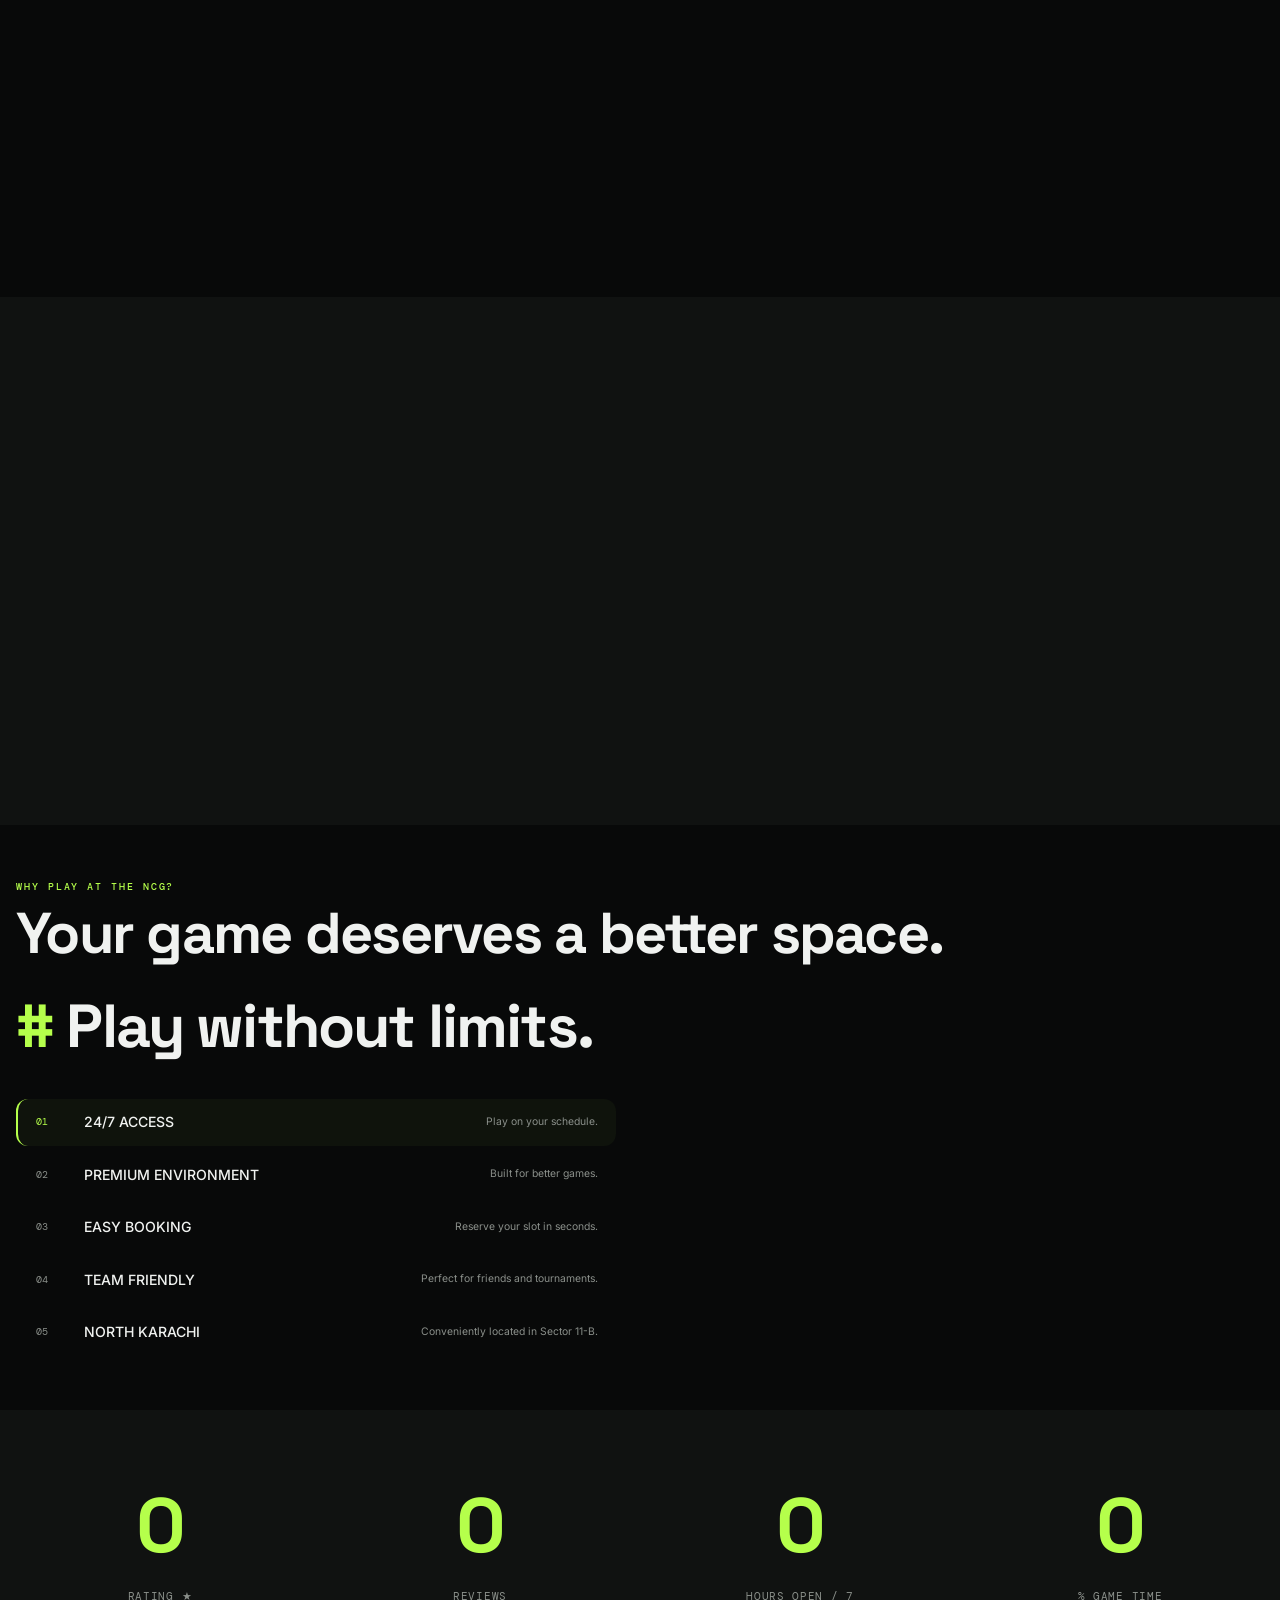
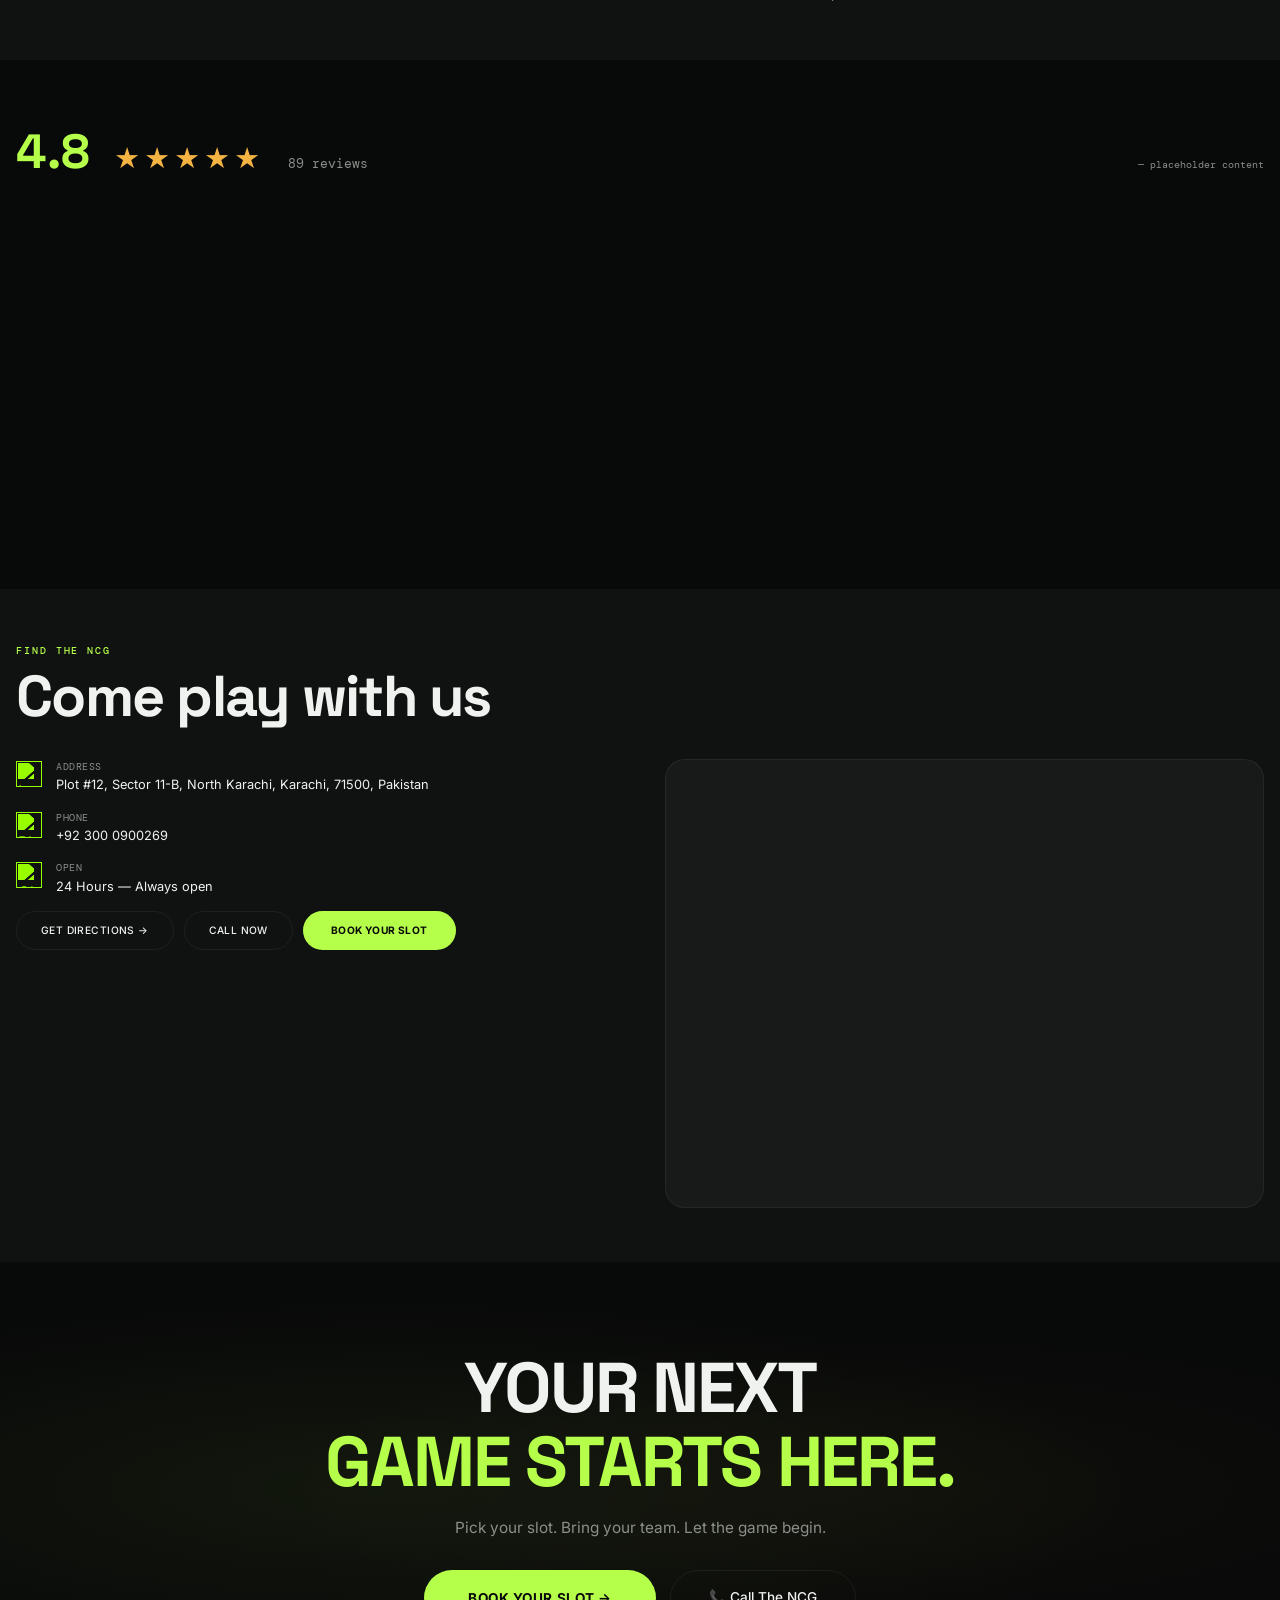
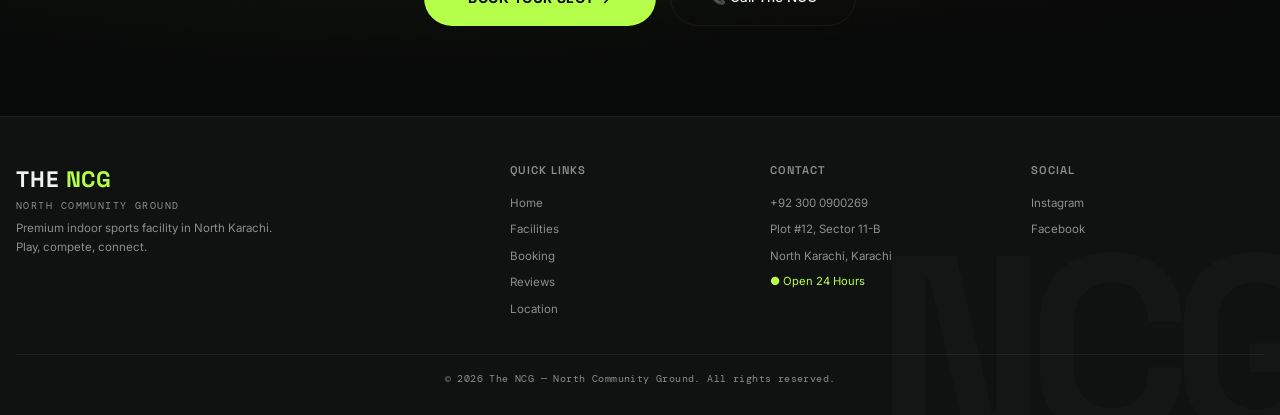
==== commit 82012f32: "logo size reduced and other all deleted" ====
--- a/Frontend/index.html
+++ b/Frontend/index.html
@@ -5,7 +5,7 @@
     <meta name="description" content="Play, compete and connect at The NCG — North Community Ground in North Karachi." />
     <link rel="preconnect" href="https://fonts.googleapis.com" />
     <link rel="preconnect" href="https://fonts.gstatic.com" crossorigin />
-    <link rel="icon" type="image/x-icon" href="./images/the_ncg _real_logo.jpg">
+    <link rel="icon" type="image/x-icon" href="./images/reduced logo.jpg">
     <link href="https://fonts.googleapis.com/css2?family=Space+Grotesk:wght@400;500;600;700&family=Inter:opsz,wght@14..32,300;14..32,400;14..32,500;14..32,600;14..32,700&family=DM+Mono:wght@300;400;500&display=swap" rel="stylesheet" />
 
     <!-- ===== OPEN GRAPH (Vercel Ready) ===== -->
